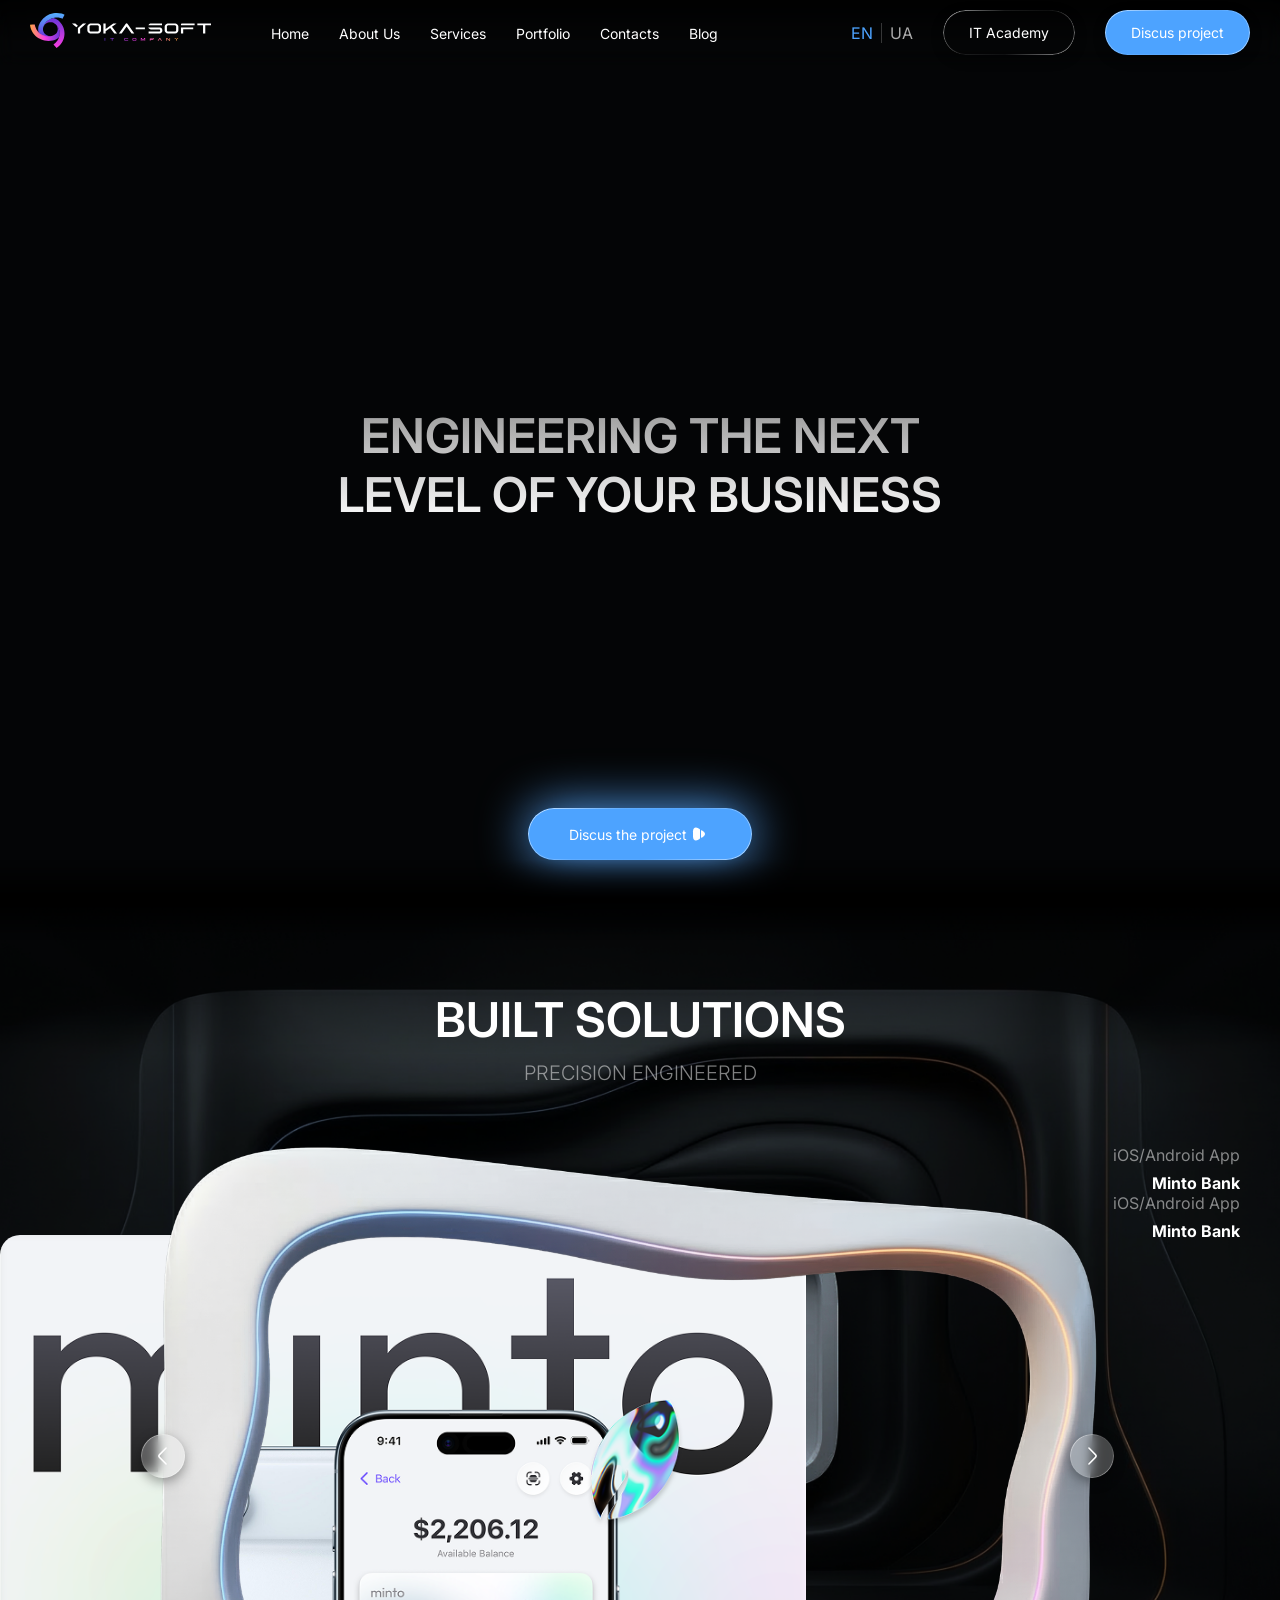
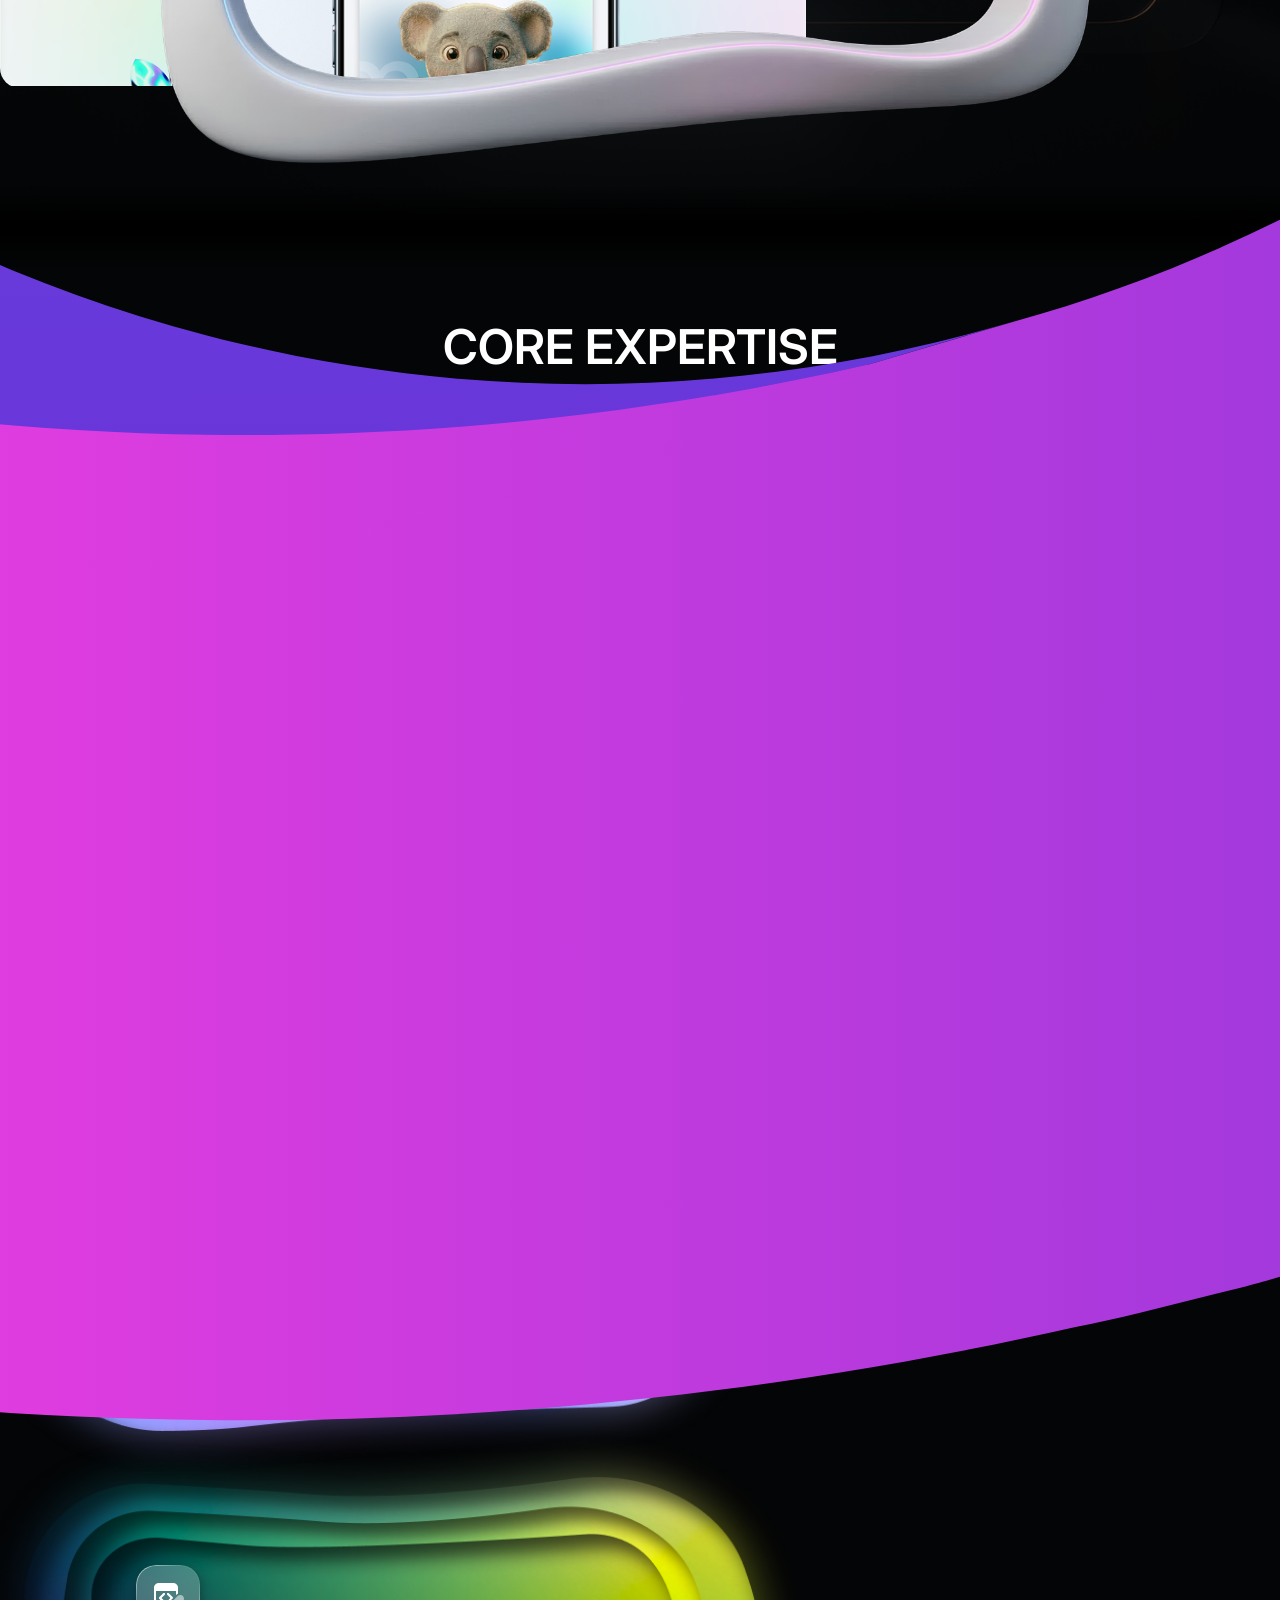
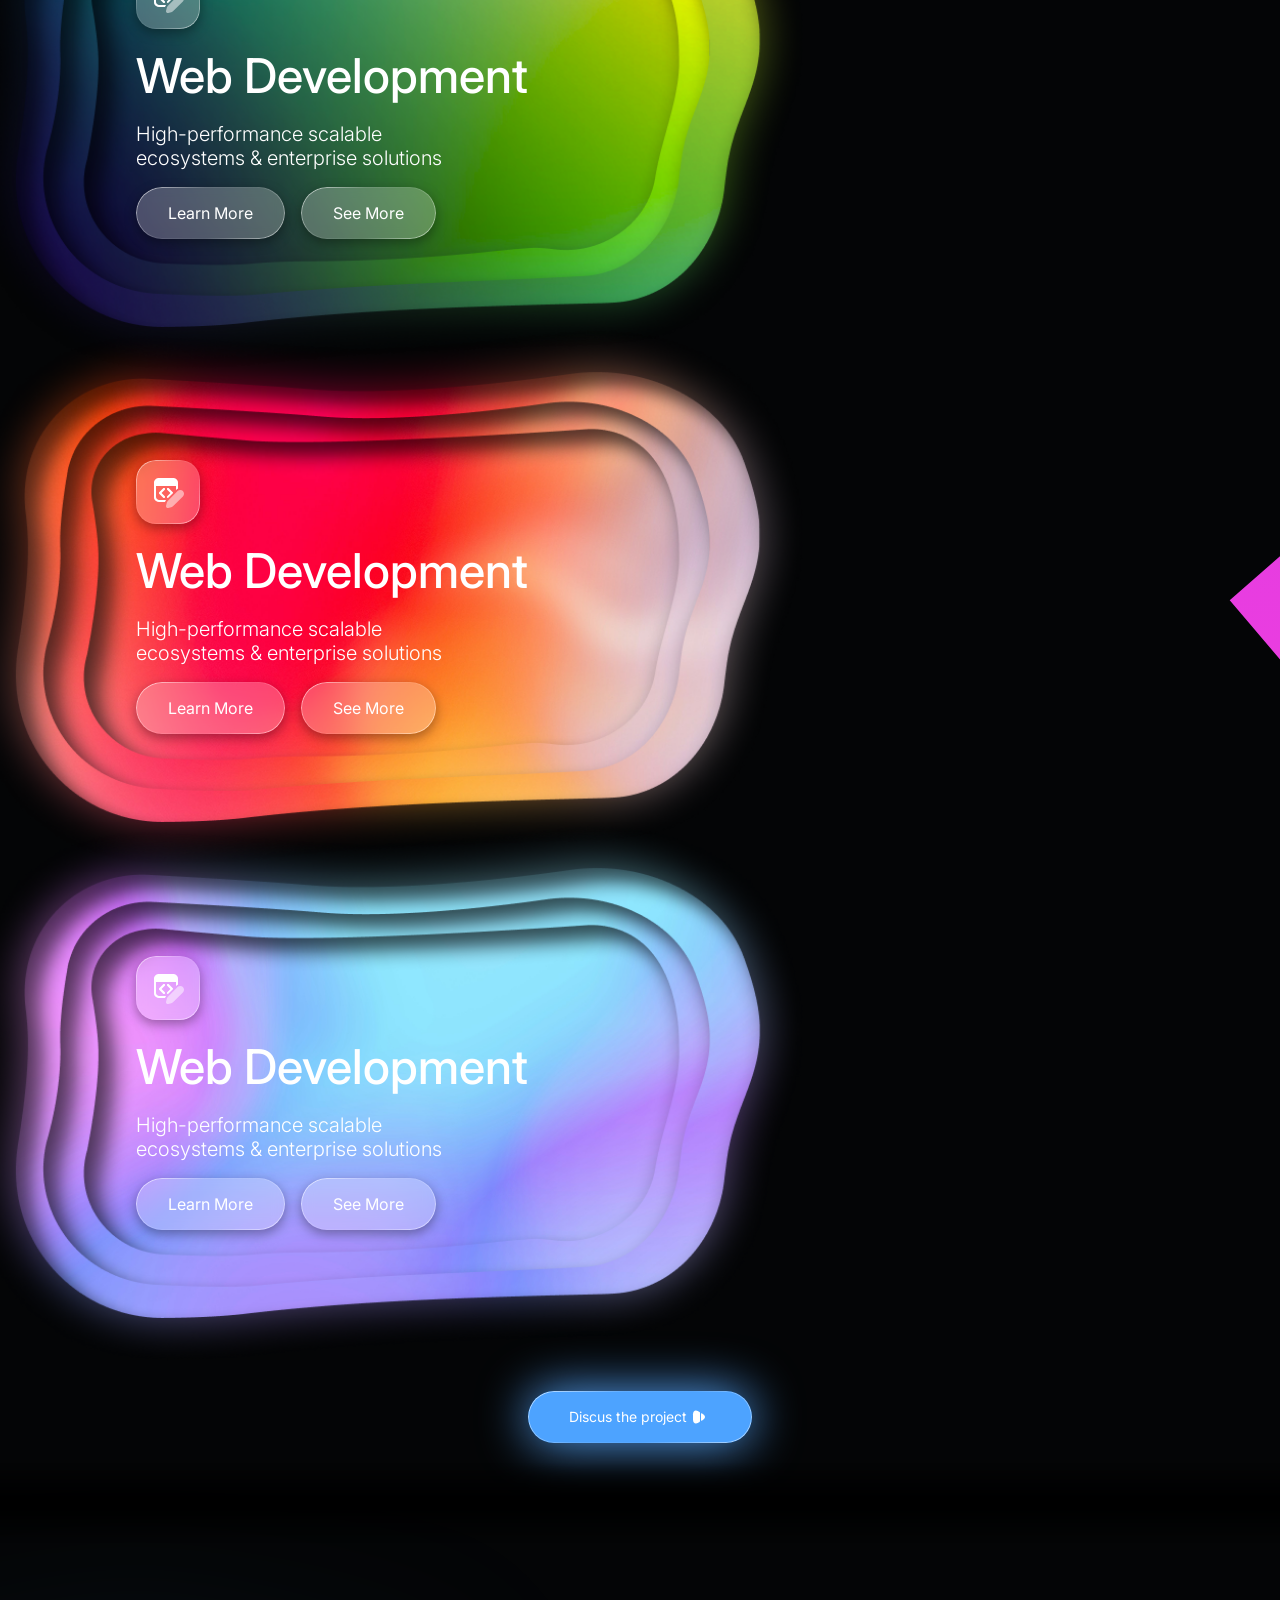
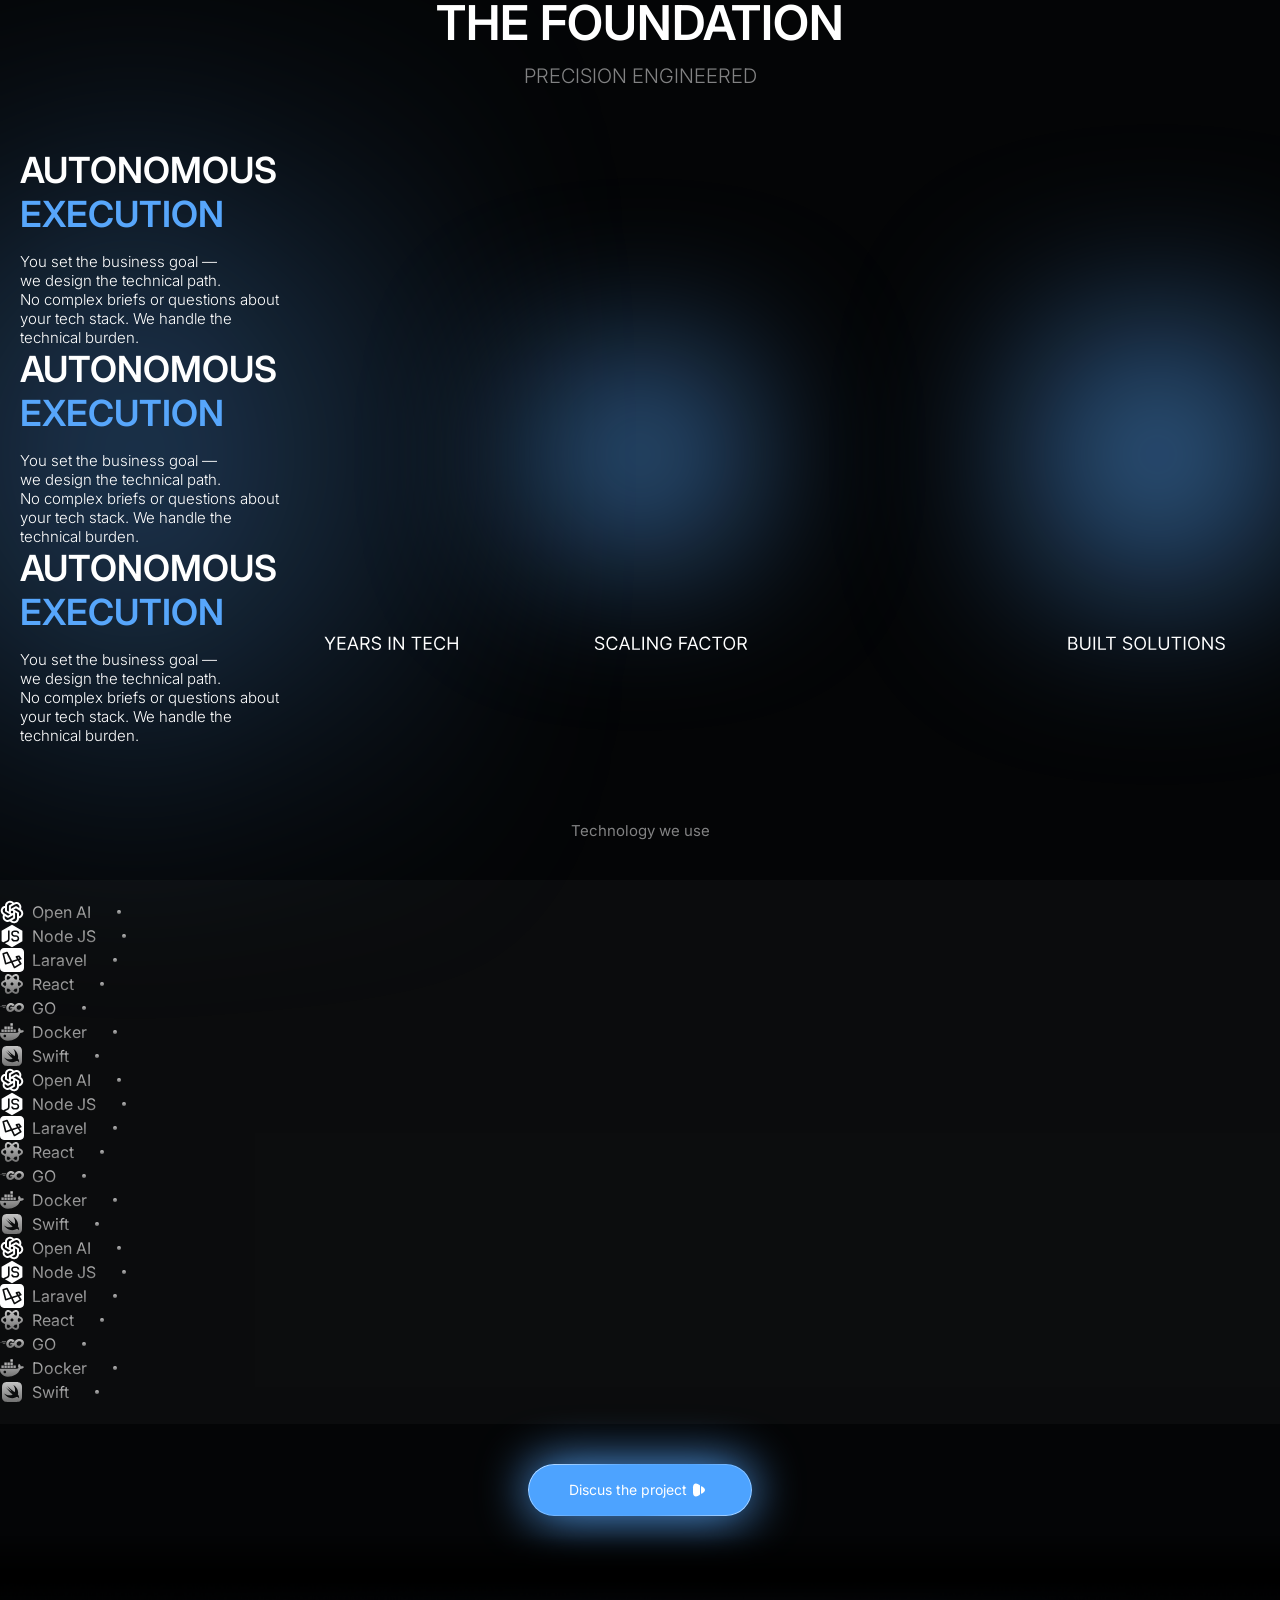
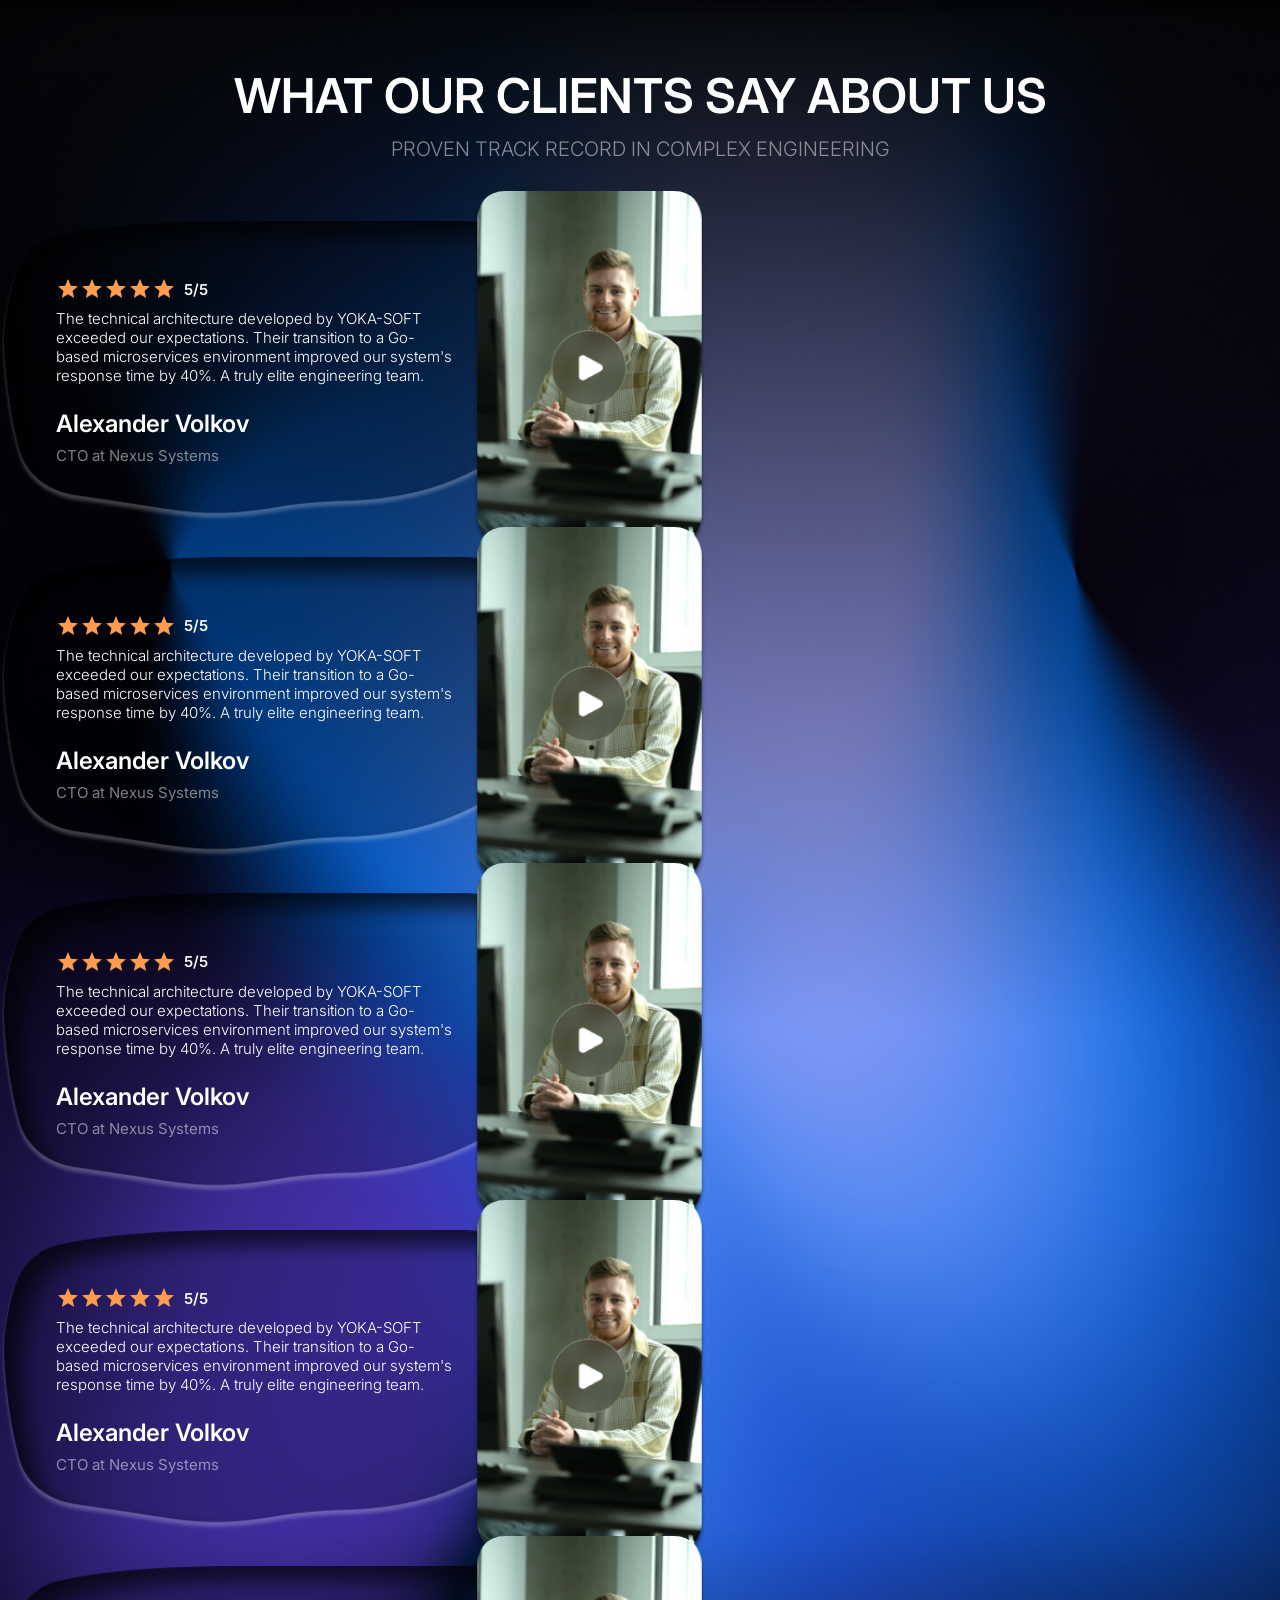
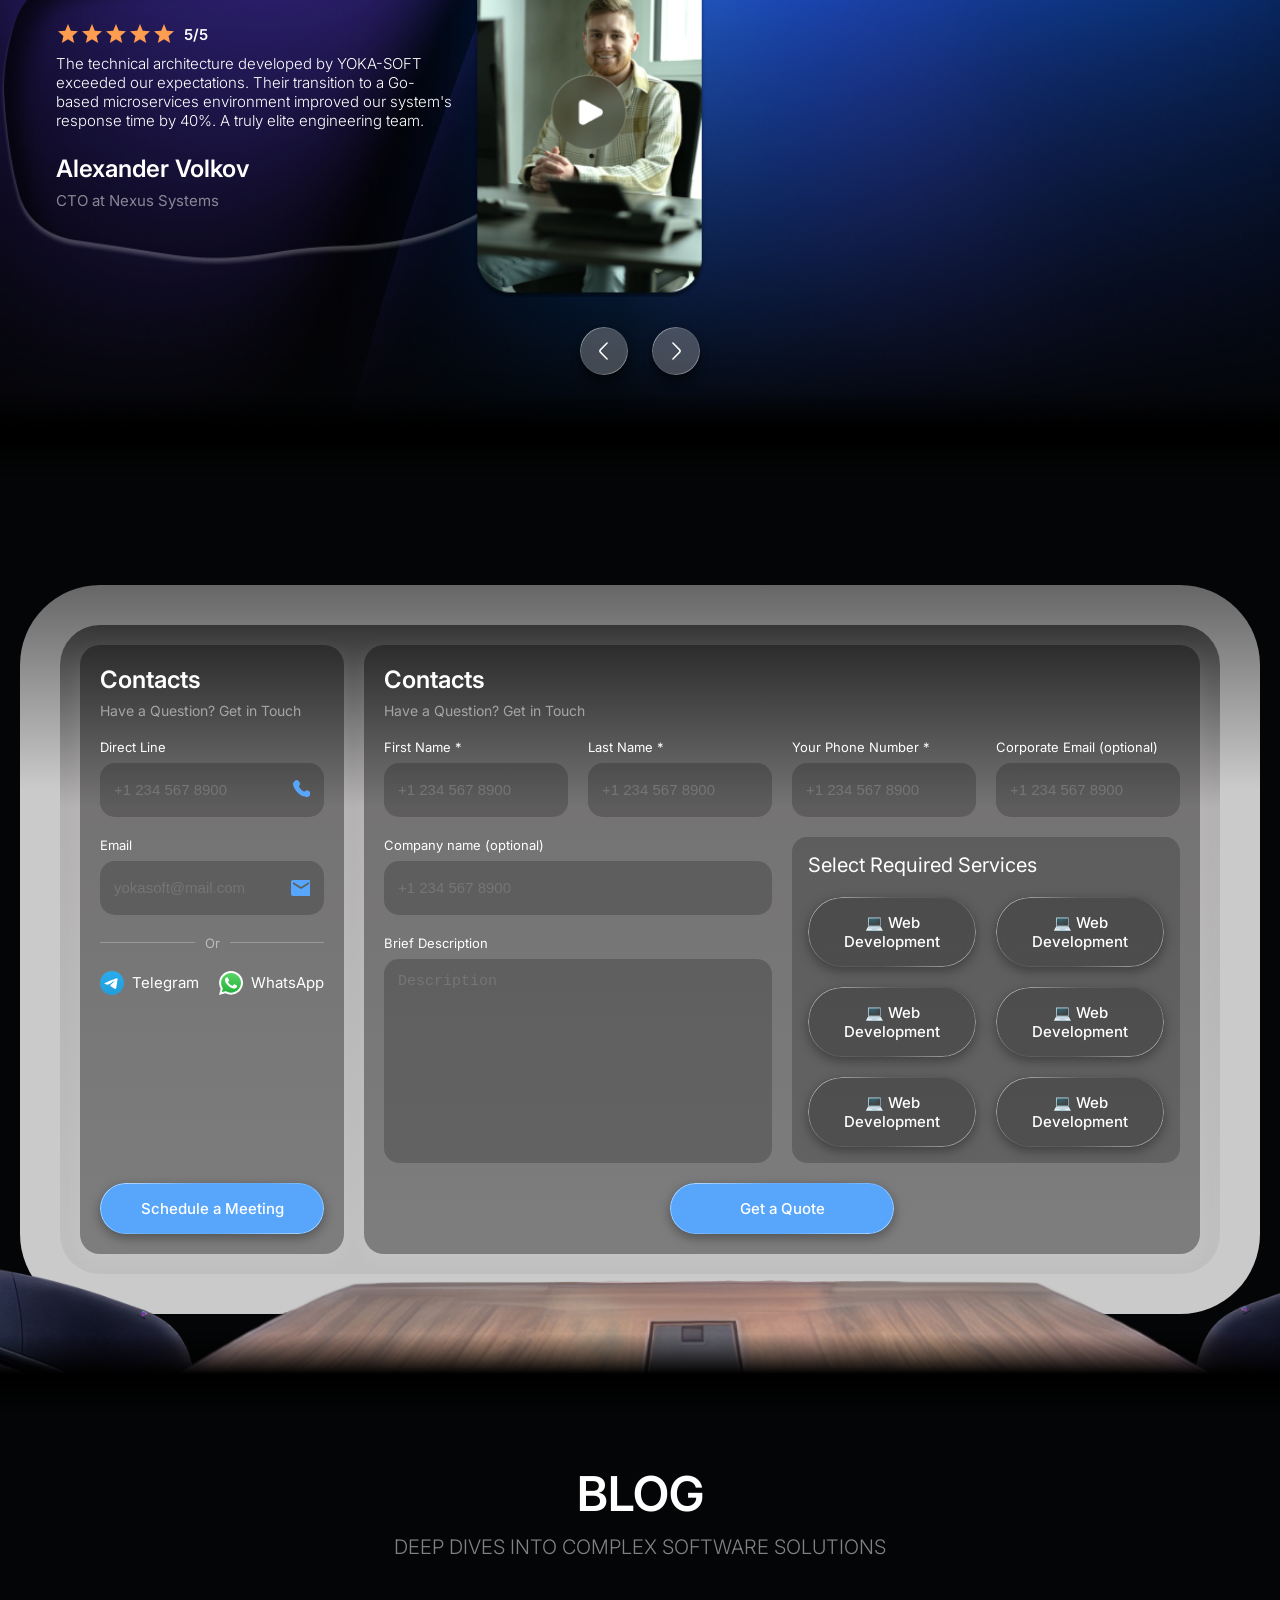
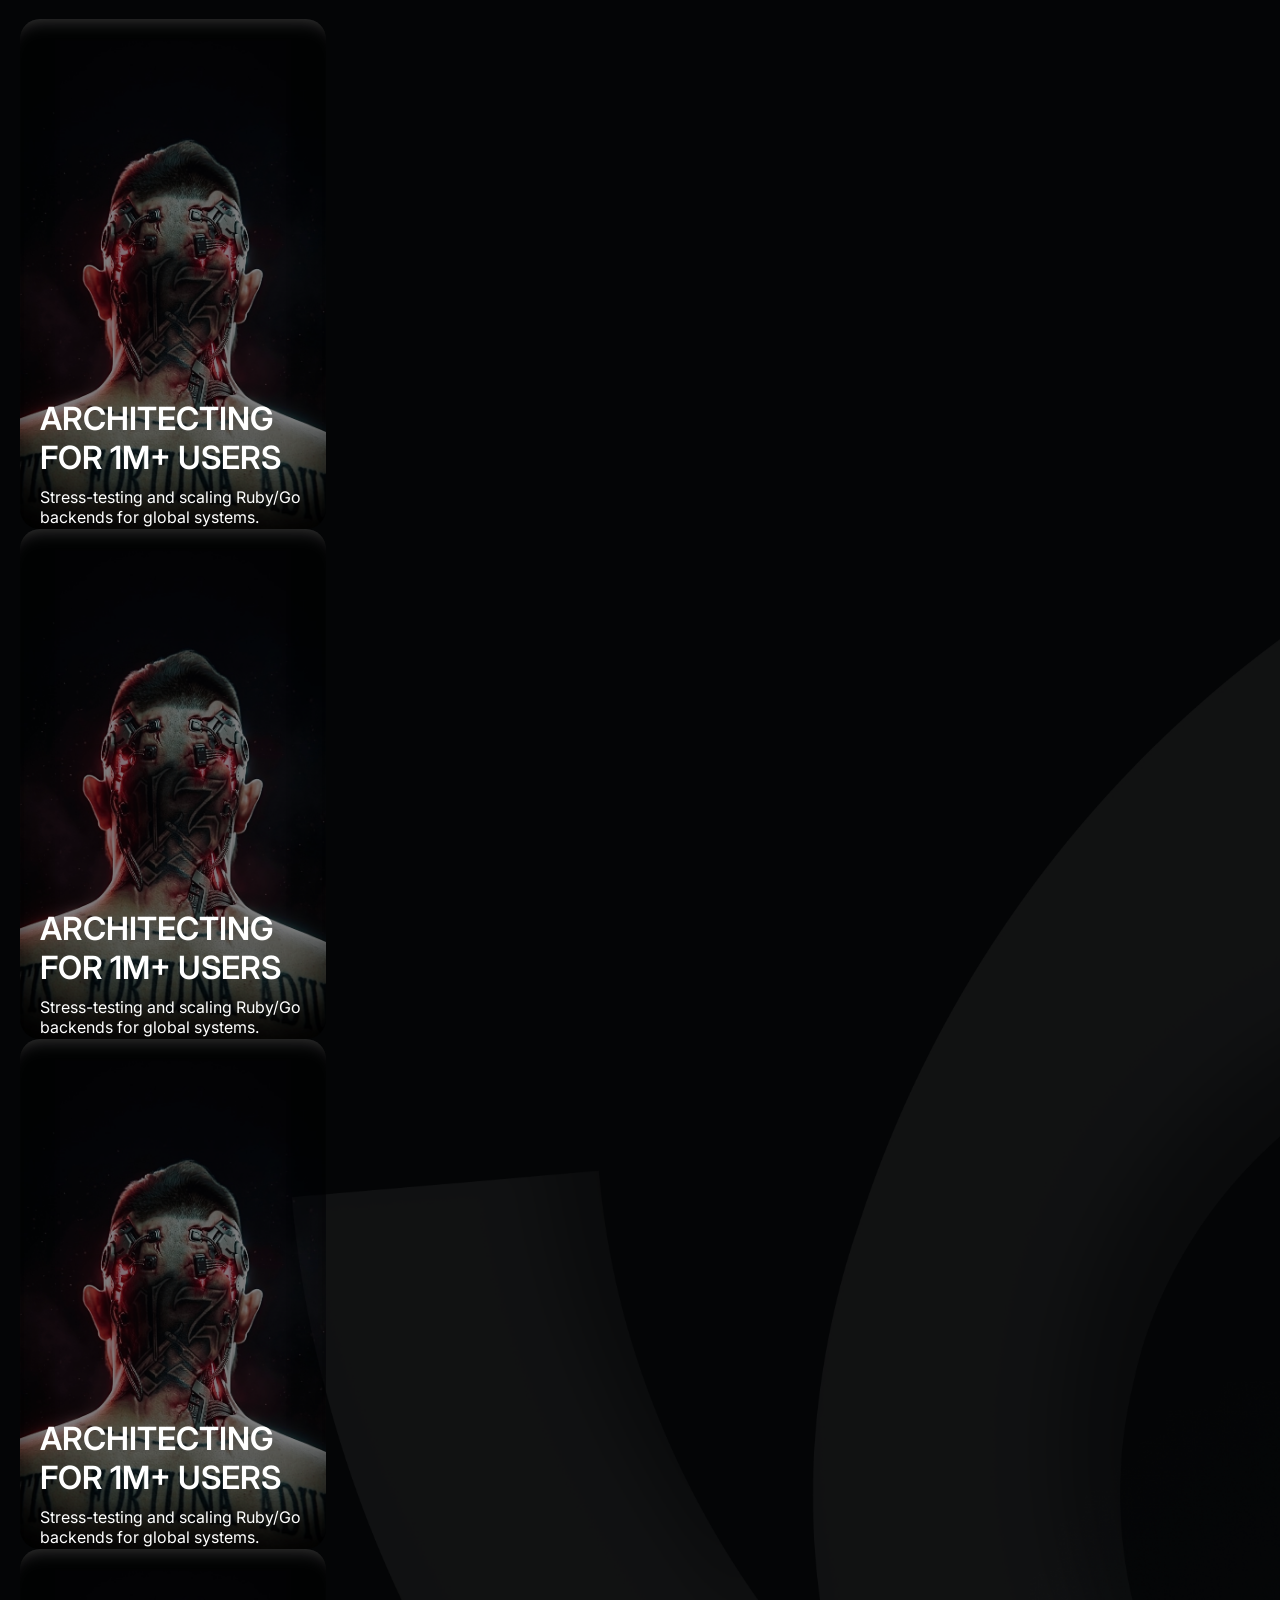
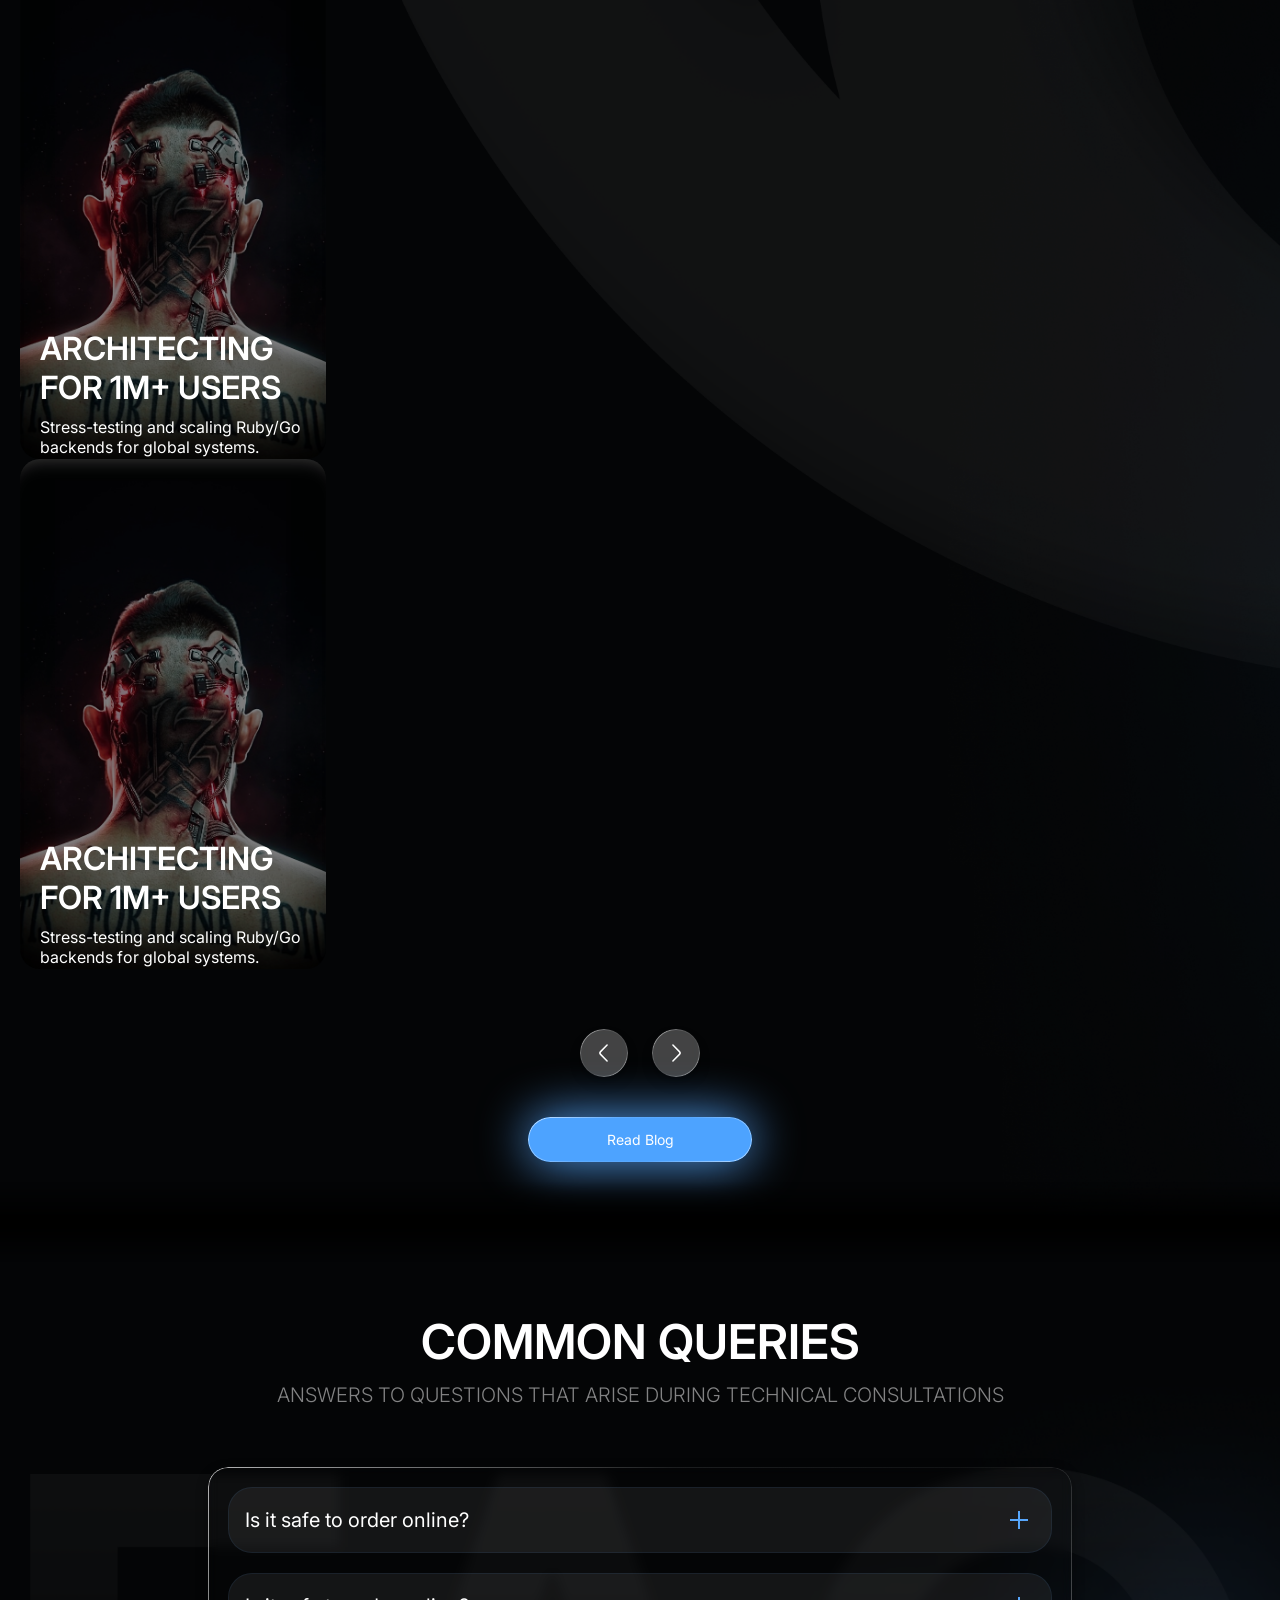
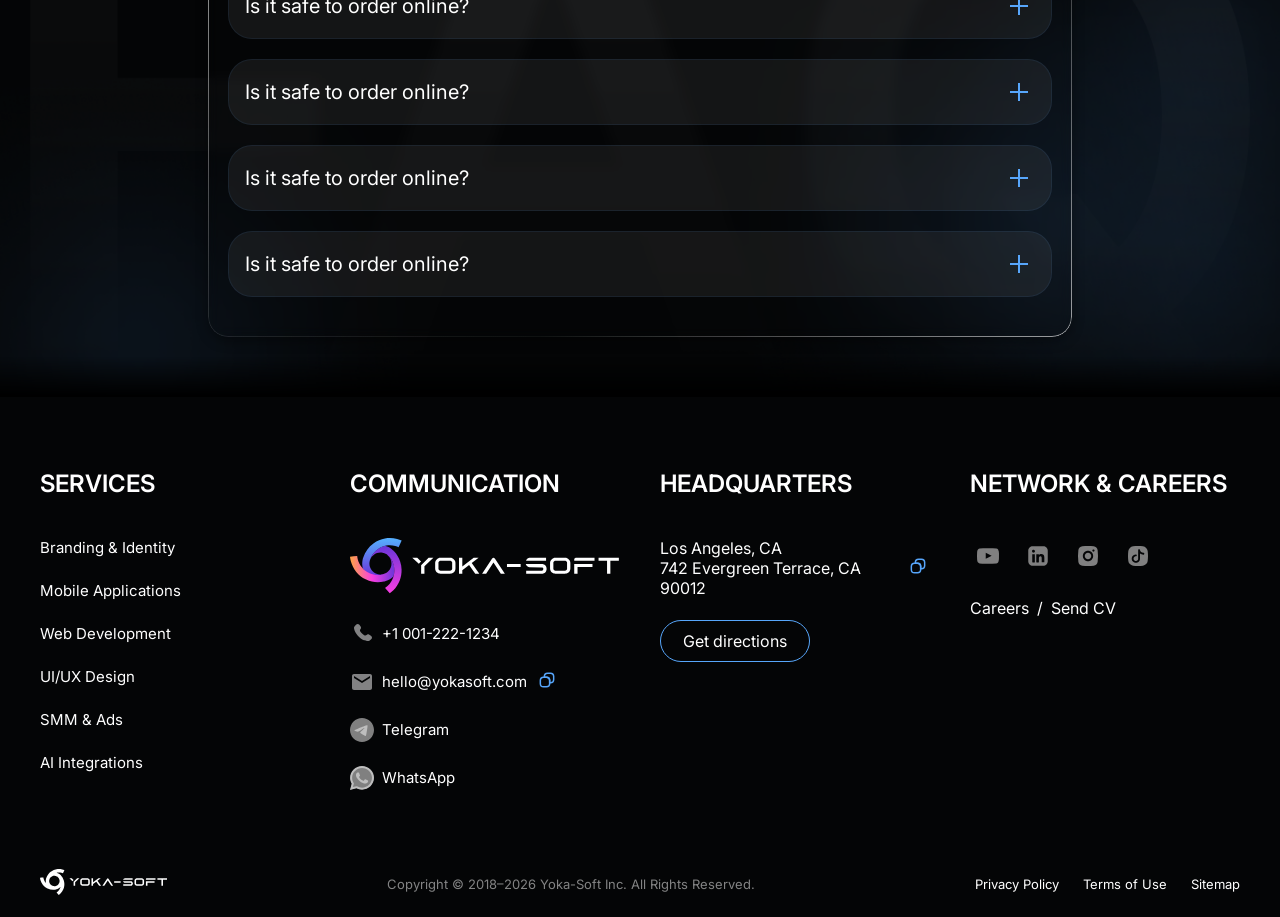
==== index.html @ 1855dfe1 "init clean project" ====
<!DOCTYPE html>
<html lang="en">
<head>
    <meta charset="UTF-8">
    <meta name="viewport" content="width=device-width, initial-scale=1.0">
    <title>Document</title>
    <link rel="stylesheet" href="./assets/styles/style.css?v1.1">
    <link rel="stylesheet" href="https://cdn.jsdelivr.net/npm/swiper@12/swiper-bundle.min.css"/>
    <script src="https://cdn.jsdelivr.net/npm/swiper@12/swiper-bundle.min.js"></script>
    <link href="https://fonts.googleapis.com/css2?family=Roboto+Flex:opsz,wdth,wght@8..144,25..151,100..1000&display=swap" rel="stylesheet">

</head>
<body>



    <header class="header">
    <div class="container">
        <div class="header__inner">


            <div class="header__part">
                <div class="header__logo">
                    <a href="#" class="footer__logo">
                        <object data="./assets/icons/logo-header.svg" type="image/svg+xml"></object>
                    </a>
                </div>

                <nav class="header__nav">
                    <ul class="menu">
                        <li><a href="#">Home</a></li>
                        <li><a href="#">About Us</a></li>
                        <li><a href="#">Services</a></li>
                        <li><a href="#">Portfolio</a></li>
                        <li><a href="#">Contacts</a></li>
                        <li><a href="#">Blog</a></li>
                    </ul>
                </nav>
            </div>


            <div class="header__right">
                <div class="lang">
                    <a href="#" class="active">EN</a>
                    <span></span>
                    <a href="#">UA</a>
                </div>

                <a href="#" class="btn btn--dark desktop">IT Academy</a>
                <a href="#" class="btn btn--blue desktop">Discus project</a>

                <div class="burger">
                    <span></span>
                </div>
            </div>

        </div>
    </div>

    <!-- MOBILE MENU -->
    <div class="mobile-menu">
        <div class="mobile-menu__inner">

            <ul class="mobile-menu__list">
                <li><a href="#">Home</a></li>
                <li><a href="#">About Us</a></li>
                <li><a href="#">Services</a></li>
                <li><a href="#">Portfolio</a></li>
                <li><a href="#">Contacts</a></li>
                <li><a href="#">Blog</a></li>
            </ul>


            <div class="lang">
                <a href="#" class="active">EN</a>
                <span>|</span>
                <a href="#">UA</a>
            </div>


            <div class="buttons">
                <a href="#" class="btn btn--dark">IT Academy</a>
                <a href="#" class="btn btn--blue">Discus project</a>
            </div>

        </div>
    </div>
</header>
<script src="./assets/scripts/header.js"></script>    <main>
        <div id="preloader">
    <div class="svg-wrapper">
        <svg viewBox="0 0 780 780" fill="none" xmlns="http://www.w3.org/2000/svg">
<path d="M552.891 454.275L549.695 431.905C540.717 384.327 517.827 340.482 483.922 305.918L482.439 304.272C481.279 302.906 479.927 301.622 478.666 300.358C477.395 299.087 477.31 299.04 478.605 300.334C503.085 324.868 516.833 358.111 516.833 392.768C516.834 427.426 503.087 460.669 478.608 485.203C462.921 500.679 443.534 511.882 422.293 517.746L409.892 521.411C358.838 533.126 305.362 527.985 257.474 506.758L253.162 504.86C220.431 489.524 191.418 467.268 168.125 439.628C144.832 411.989 127.813 379.625 118.244 344.769C114.678 331.411 112.284 317.767 111.089 303.993L68.5872 307.698L68.4991 307.61L68.4149 307.698L26 311.319C27.6449 330.112 30.9622 348.72 35.9126 366.924C48.1286 412.677 70.0189 455.277 100.105 491.848C130.192 528.419 167.775 558.109 210.316 578.914L217.558 582.363C283.164 612.924 357.06 620.839 427.65 604.865C429.548 604.518 431.359 604.09 433.169 603.655L442.135 601.416C443.894 601.038 449.097 599.369 449.097 599.369C483.035 589.125 513.908 570.634 538.957 545.548C539.52 544.985 539.989 544.362 540.545 543.792C550.11 514.961 554.295 484.618 552.891 454.275Z" fill="url(#paint0_linear_298_1794)"/>
<path d="M635.916 463.76C637.421 509.134 629.584 554.333 612.892 596.552C596.201 638.771 571.01 677.109 538.885 709.187C525.624 722.365 511.303 734.431 496.065 745.263L441.108 680.524L446.503 675.807C457.766 667.538 468.467 658.527 478.533 648.834C503.67 623.407 523.058 592.883 535.389 559.322C547.72 525.761 552.706 489.945 550.011 454.292L547.314 432.715C546.781 428.452 545.745 424.179 544.805 419.991C543.853 415.752 542.788 411.54 541.612 407.355C534.573 382.301 523.528 358.551 508.904 337.025C503.973 329.763 498.659 322.769 492.985 316.072C487.218 308.977 480.887 302.359 474.055 296.284C467.616 290.649 460.727 285.552 453.456 281.042C440.475 273.205 426.229 267.688 411.355 264.739C389.284 260.342 366.453 261.698 345.057 268.675C330.501 273.429 316.909 280.739 304.919 290.263C301.016 293.364 297.294 296.685 293.769 300.21C280.528 313.374 270.291 329.246 263.761 346.738C279.284 296.013 311.09 251.816 354.258 220.986L357.254 219.388C382.272 202.61 410.105 190.472 439.422 183.552C472.993 192.09 503.997 208.632 529.781 231.763C531.13 233.115 532.816 234.126 534.164 235.475C537.199 238.169 539.726 241.014 542.775 244.064C544.124 245.412 545.291 246.598 546.639 247.95C580.196 283.098 605.243 325.474 619.854 371.82C629.552 401.547 634.96 432.505 635.916 463.76Z" fill="url(#paint1_linear_298_1794)"/>
<path d="M637 121.582L600.586 198.792C588.12 192.987 575.139 188.359 561.813 184.968C527.352 175.734 491.299 174.087 456.14 180.141C420.982 186.195 387.555 199.805 358.168 220.033L355.47 221.718C311.996 252.214 279.769 296.172 263.762 346.805C263.108 348.409 261.626 353.163 261.626 353.163L260.011 359.207C259.749 360.521 258.705 365.012 258.705 365.012C253.747 387.08 254.647 410.061 261.315 431.674C267.983 453.287 280.187 472.781 296.717 488.219C313.246 503.658 333.526 514.506 355.543 519.685C377.56 524.865 400.549 524.196 422.228 517.746L409.753 521.455C358.505 533.252 307.833 538.034 259.282 516.792L248.896 512.398C220.237 499.249 199.365 473.241 178.123 450.985C177.771 450.615 177.671 449.324 177.537 448.818C177.311 447.964 177.09 447.109 176.875 446.253C176.461 444.608 176.067 442.958 175.693 441.304C174.947 438.003 174.28 434.686 173.691 431.353C172.52 424.711 171.664 418.024 171.124 411.292C170.054 397.852 170.228 384.341 171.645 370.933C173.059 357.598 175.58 344.404 179.184 331.488C180.278 327.558 181.498 323.673 182.844 319.833C204.107 253.136 246.319 195.078 303.21 154.286L306.582 151.926C346.28 123.771 391.706 104.73 439.615 96.1627C487.523 87.5951 536.733 89.7124 583.728 102.363C601.997 107.252 619.818 113.682 637 121.582Z" fill="url(#paint2_linear_298_1794)"/>
<mask id="mask0_298_1794" style="mask-type:luminance" maskUnits="userSpaceOnUse" x="170" y="91" width="467" height="449">
<path d="M637 121.582L600.586 198.791C588.12 192.987 575.139 188.359 561.813 184.968C527.352 175.734 491.299 174.087 456.14 180.141C420.982 186.195 387.555 199.805 358.168 220.033L355.47 221.718C311.996 252.214 279.769 296.172 263.762 346.805C263.108 348.409 261.626 353.163 261.626 353.163L260.011 359.207C259.749 360.521 258.705 365.012 258.705 365.012C253.747 387.08 254.647 410.061 261.315 431.674C267.983 453.287 280.187 472.781 296.717 488.219C313.246 503.658 333.526 514.506 355.543 519.685C377.56 524.865 400.549 524.196 422.228 517.746L409.753 521.455C386.665 532.394 361.556 538.418 336.017 539.144C310.479 539.871 285.068 535.284 261.395 525.675L243.019 516.487C214.361 503.338 199.365 473.241 178.123 450.985C177.771 450.615 177.671 449.324 177.537 448.818C177.311 447.964 177.09 447.109 176.875 446.253C176.461 444.608 176.067 442.958 175.693 441.304C174.947 438.003 174.28 434.686 173.691 431.353C172.52 424.711 171.664 418.024 171.124 411.292C170.054 397.852 170.228 384.341 171.645 370.933C173.059 357.598 175.58 344.404 179.184 331.488C180.278 327.558 181.498 323.673 182.844 319.833C204.107 253.136 246.319 195.078 303.21 154.286L306.582 151.926C346.28 123.771 391.706 104.73 439.615 96.1627C487.523 87.5951 536.733 89.7124 583.728 102.363C601.997 107.252 619.818 113.682 637 121.582Z" fill="white"/>
</mask>
<g mask="url(#mask0_298_1794)">
<path d="M552.89 454.276L549.694 431.905C540.716 384.327 517.826 340.482 483.921 305.918L482.438 304.273C481.278 302.907 479.926 301.623 478.665 300.358C477.394 299.087 477.309 299.04 478.604 300.335C503.083 324.869 516.831 358.111 516.832 392.769C516.833 427.426 503.086 460.669 478.607 485.204C462.92 500.68 443.533 511.883 422.292 517.747L409.891 521.411C358.837 533.126 305.361 527.985 257.473 506.759L253.161 504.86C220.43 489.524 191.417 467.268 168.124 439.629C144.83 411.99 127.812 379.625 118.243 344.769C114.677 331.411 112.283 317.767 111.088 303.993L68.586 307.698L68.498 307.611L68.4137 307.698L25.9989 311.32C27.6437 330.112 30.9611 348.721 35.9114 366.924C48.1275 412.678 70.0177 455.278 100.104 491.849C130.191 528.419 167.773 558.109 210.315 578.914L217.557 582.364C283.163 612.925 357.059 620.84 427.649 604.866C429.547 604.518 431.358 604.09 433.168 603.655L442.133 601.417C443.893 601.039 449.096 599.37 449.096 599.37C483.034 589.125 513.907 570.634 538.956 545.549C539.519 544.986 539.988 544.362 540.544 543.792C550.109 514.962 554.294 484.619 552.89 454.276Z" fill="url(#paint3_linear_298_1794)"/>
</g>
<defs>
<linearGradient id="paint0_linear_298_1794" x1="553.435" y1="456.153" x2="26" y2="456.153" gradientUnits="userSpaceOnUse">
<stop stop-color="#6935D9"/>
<stop offset="0.5" stop-color="#F83EE1"/>
<stop offset="0.80433" stop-color="#FC7E7F"/>
<stop offset="1" stop-color="#FFA444"/>
</linearGradient>
<linearGradient id="paint1_linear_298_1794" x1="449.924" y1="745.263" x2="449.924" y2="183.552" gradientUnits="userSpaceOnUse">
<stop stop-color="#F83EE1"/>
<stop offset="0.42768" stop-color="#BD3ADE"/>
<stop offset="1" stop-color="#6935D9"/>
</linearGradient>
<linearGradient id="paint2_linear_298_1794" x1="403.716" y1="531.513" x2="403.716" y2="90.9979" gradientUnits="userSpaceOnUse">
<stop stop-color="#6935D9"/>
<stop offset="0.51034" stop-color="#5E76ED"/>
<stop offset="1" stop-color="#55B1FF"/>
</linearGradient>
<linearGradient id="paint3_linear_298_1794" x1="553.434" y1="456.153" x2="25.9989" y2="456.153" gradientUnits="userSpaceOnUse">
<stop stop-color="#6935D9"/>
<stop offset="0.5" stop-color="#F83EE1"/>
<stop offset="0.80433" stop-color="#FC7E7F"/>
<stop offset="1" stop-color="#FFA444"/>
</linearGradient>
</defs>
</svg>        <span id="pre-pct">0%</span>
     </div>
</div>
<script src="./assets/scripts/preloader.js"></script>        <section id="hero" class="section-container">

    <div class="container container-full">
        <div class="void"></div>
        <div class="hero-wrapper">
            <h1>ENGINEERING THE NEXT LEVEL OF YOUR BUSINESS</h1>
        </div>


        <div class="place-for-btn">
            <a href="#" class="btn btn--blue btn-hover">
                Discus the project 
                <svg width="24" height="24">
                    <use href="#play"></use>
                </svg>
            </a>
        </div>
    </div>
</section>        <section id="built-solution" class="section-container bg-image-container">


    <img class="bg-image" src="./assets/images/bg-tablet.png" alt="">
    
    <div class="container container-p0">



        <div class="title-block">
            <h2>Built Solutions</h2>
            <p>PRECISION ENGINEERED</p>
        </div>

        <div class="content">

            <div class="slider-built-solution">

                <div class="text-infortion-slider">
                    <div class="swiper bs-text-swiper">
                        <div class="swiper-wrapper">

                            <div class="swiper-slide text-slide">
                                <div class="text-block">
                                    <span>iOS/Android App</span>
                                    <h4>Minto Bank</h4>
                                </div>
                            </div> 

                            <div class="swiper-slide text-slide">
                                <div class="text-block">
                                    <span>iOS/Android App</span>
                                    <h4>Minto Bank</h4>
                                </div>
                            </div> 
                        </div>  
                    </div>      
                </div>


                <div class="tablet-wrapper">

                    <!-- SWIPER -->
                    <div class="swiper bs-swiper">
                        <div class="swiper-wrapper">

                            <div class="swiper-slide">
                                <img src="./assets/images/slide1.png" alt="">
                            </div>

                            <div class="swiper-slide">
                                <img src="./assets/images/slide1.png" alt="">
                            </div>

                        </div>

                    </div>

                    <!-- рамка сверху -->
                    <img class="tablet-image" src="./assets/images/tablet.png" alt="">
                                            <!-- стрелки ВНУТРИ -->
                    <div class="bs-swiper-button-prev round-btn round-btn cp glass-effect">
                        <svg width="24" height="24">
                            <use href="#arrow-right"></use>
                        </svg>
                    </div>
                    <div class="bs-swiper-button-next round-btn round-btn cp glass-effect next-button">
                        <svg width="24" height="24">
                            <use href="#arrow-right"></use>
                        </svg>
                    </div>
                </div>



                <div class="text-slider-mobile">
                    <div class="swiper bs-text-swiper-mobile">
                        <div class="swiper-wrapper">

                            <div class="swiper-slide text-slide">
                                <div class="text-block">
                                    <span>iOS/Android App</span>
                                    <h4>Minto Bank</h4>
                                </div>
                            </div> 

                            <div class="swiper-slide text-slide">
                                <div class="text-block">
                                    <span>iOS/Android App</span>
                                    <h4>Minto Bank</h4>
                                </div>
                            </div> 
                        </div>  

                        <div class="bs-swiper-button-prev round-btn cp glass-effect">
                            <svg width="24" height="24">
                                <use href="#arrow-right"></use>
                            </svg>
                        </div>
                        <div class="bs-swiper-button-next round-btn cp glass-effect next-button">
                            <svg width="24" height="24">
                                <use href="#arrow-right"></use>
                            </svg>
                        </div>
                    </div> 
                </div>

                <div class="swiper-pagination bs-pagination"></div>

            </div>

        </div>
    </div>

</section>

<script src="./assets/scripts/bs-sliders.js"></script>        <section id="core-expertise" class="section-container">

    <div class="container container-full bg-image-container container-p0">

        <div class="title-block">
            <h2>CORE EXPERTISE</h2>
            <p>PRECISION ENGINEERED</p>
        </div>

        <div class="content">

            <div class="place-for-slider">
                
                <div class="swiper ce-swiper">
                    <div class="swiper-wrapper">


                                                <div class="swiper-slide">
                        <div class="card-service">

                            <div class="layer-bg">
                                <img class="desktop" src="./assets/images/bg-1.png" alt="">
                                <img class="mobile" src="./assets/images/bgm-1.png" alt="">
                            </div>

                            <div class="card-content">
                                <div class="card-icon">
                                    <svg width="32" height="32">
                                        <use href="#calendar"></use>
                                    </svg>
                                </div>

                                <h3>Web Development</h3>
                                <p>High-performance scalable ecosystems & enterprise solutions</p>

                                <div class="tags">
                                    <span class="tag">Learn More</span>
                                    <span class="tag">See More</span>
                                </div>
                            </div>

                        </div>
                    </div>
                                                <div class="swiper-slide">
                        <div class="card-service">

                            <div class="layer-bg">
                                <img class="desktop" src="./assets/images/bg-2.png" alt="">
                                <img class="mobile" src="./assets/images/bgm-2.png" alt="">
                            </div>

                            <div class="card-content">
                                <div class="card-icon">
                                    <svg width="32" height="32">
                                        <use href="#calendar"></use>
                                    </svg>
                                </div>

                                <h3>Web Development</h3>
                                <p>High-performance scalable ecosystems & enterprise solutions</p>

                                <div class="tags">
                                    <span class="tag">Learn More</span>
                                    <span class="tag">See More</span>
                                </div>
                            </div>

                        </div>
                    </div>
                                                <div class="swiper-slide">
                        <div class="card-service">

                            <div class="layer-bg">
                                <img class="desktop" src="./assets/images/bg-3.png" alt="">
                                <img class="mobile" src="./assets/images/bgm-3.png" alt="">
                            </div>

                            <div class="card-content">
                                <div class="card-icon">
                                    <svg width="32" height="32">
                                        <use href="#calendar"></use>
                                    </svg>
                                </div>

                                <h3>Web Development</h3>
                                <p>High-performance scalable ecosystems & enterprise solutions</p>

                                <div class="tags">
                                    <span class="tag">Learn More</span>
                                    <span class="tag">See More</span>
                                </div>
                            </div>

                        </div>
                    </div>
                                                <div class="swiper-slide">
                        <div class="card-service">

                            <div class="layer-bg">
                                <img class="desktop" src="./assets/images/bg-1.png" alt="">
                                <img class="mobile" src="./assets/images/bgm-1.png" alt="">
                            </div>

                            <div class="card-content">
                                <div class="card-icon">
                                    <svg width="32" height="32">
                                        <use href="#calendar"></use>
                                    </svg>
                                </div>

                                <h3>Web Development</h3>
                                <p>High-performance scalable ecosystems & enterprise solutions</p>

                                <div class="tags">
                                    <span class="tag">Learn More</span>
                                    <span class="tag">See More</span>
                                </div>
                            </div>

                        </div>
                    </div>
                                                <div class="swiper-slide">
                        <div class="card-service">

                            <div class="layer-bg">
                                <img class="desktop" src="./assets/images/bg-2.png" alt="">
                                <img class="mobile" src="./assets/images/bgm-2.png" alt="">
                            </div>

                            <div class="card-content">
                                <div class="card-icon">
                                    <svg width="32" height="32">
                                        <use href="#calendar"></use>
                                    </svg>
                                </div>

                                <h3>Web Development</h3>
                                <p>High-performance scalable ecosystems & enterprise solutions</p>

                                <div class="tags">
                                    <span class="tag">Learn More</span>
                                    <span class="tag">See More</span>
                                </div>
                            </div>

                        </div>
                    </div>
                        

                    </div>
                </div>

                <div class="place-for-pagination">
                    <div class="swiper-pagination ce-pagination"></div>
                </div>

            </div>

            <div class="place-for-btn">
                <a href="#" class="btn btn--blue btn-hover">
                    Discus the project 
                    <svg width="24" height="24">
                        <use href="#play"></use>
                    </svg>
                </a>
            </div>
        </div>
    </div>
</section>
<script src="./assets/scripts/ce-sliders.js"></script>        <section id="the-foundetion" class="section-container">

    <div class="container bg-image-container">

        <div class="title-block">
            <h2>THE FOUNDATION</h2>
            <p>PRECISION ENGINEERED</p>
        </div>

        <div class="content">

            <div class="tf-content">

                <div class="info-parts">
                    <div class="light light-1"></div>
                    <div class="light light-2"></div>
                    <div class="light light-3"></div>
                    <div class="text-part">

                        <div class="swiper swiper-text-slider">
                            <div class="swiper-wrapper">
                                <div class="swiper-slide">
                                <div class="text-part">
                                    <h3>AUTONOMOUS <span>EXECUTION</span></h3>
                                    <p>You set the business goal — we design the technical path.<br>
                                    No complex briefs or questions about your tech stack. We handle the technical burden.</p>
                                </div>
                                </div>
                                <div class="swiper-slide">
                                <div class="text-part">
                                    <h3>AUTONOMOUS <span>EXECUTION</span></h3>
                                    <p>You set the business goal — we design the technical path.<br>
                                    No complex briefs or questions about your tech stack. We handle the technical burden.</p>
                                </div>
                                </div>
                                <div class="swiper-slide">
                                <div class="text-part">
                                    <h3>AUTONOMOUS <span>EXECUTION</span></h3>
                                    <p>You set the business goal — we design the technical path.<br>
                                    No complex briefs or questions about your tech stack. We handle the technical burden.</p>
                                </div>
                                </div>
                            </div>  
                        </div> 
                        <div class="swiper-pagination text-pagination "></div>
                    </div> 
                    




<div class="wrapper text-video">

<video id="tf-video" autoplay muted loop playsinline
  style="position:fixed; opacity:0; width:1px; height:1px; top:-9999px; pointer-events:none;">
  <source src="./assets/images/tf-bg.mp4">
</video>

  <canvas class="desktop" id="canvas-desktop" width="829" height="349"></canvas>

  <svg class="desktop" viewBox="0 0 829 349" xmlns="http://www.w3.org/2000/svg">
    <defs>
      <!-- id оставляем, JS будет читать paths отсюда -->
      <clipPath id="video-mask-desktop">
<g fill="white">

              <path d="M266.042 310C259.548 310 254.294 306.522 250.278 299.567C246.348 292.364 243.486 282.304 241.691 269.387C239.897 256.222 239 240.946 239 223.558V213.125H256.558C256.558 213.87 256.558 215.112 256.558 216.851C256.558 218.59 256.558 220.329 256.558 222.067C256.643 231.506 256.942 239.579 257.455 246.286C257.968 252.993 258.908 258.085 260.275 261.562C261.727 265.04 263.692 266.779 266.17 266.779C268.819 266.779 270.784 264.916 272.065 261.19C273.432 257.464 274.329 251.999 274.757 244.796C275.269 237.592 275.526 229.022 275.526 219.087C275.526 203.686 274.671 191.639 272.962 182.945C271.339 174.002 268.135 169.159 263.35 168.413C263.18 168.413 262.752 168.413 262.069 168.413C261.471 168.413 260.915 168.413 260.403 168.413V127.055C260.83 127.055 261.257 127.055 261.684 127.055C262.197 127.055 262.667 127.055 263.094 127.055C267.793 126.807 271.04 123.205 272.834 116.25C274.629 109.046 275.526 97.6202 275.526 81.9712C275.526 69.3029 274.842 59.367 273.475 52.1635C272.193 44.9599 269.673 41.3582 265.914 41.3582C262.24 41.3582 259.762 45.3325 258.48 53.2812C257.284 61.23 256.643 71.5385 256.558 84.2067C256.558 85.9455 256.558 87.8085 256.558 89.7957C256.558 91.5345 256.558 93.3974 256.558 95.3846H239V80.8534C239 63.7139 240.025 49.1827 242.076 37.2596C244.212 25.0881 247.288 15.8974 251.303 9.68751C255.319 3.22917 260.189 0 265.914 0C271.809 0 276.765 3.10497 280.78 9.31492C284.796 15.5248 287.829 24.5913 289.88 36.5144C292.016 48.1891 293.084 62.5962 293.084 79.7356C293.084 97.6202 291.802 112.276 289.239 123.702C286.676 135.128 283.386 142.58 279.37 146.058C282.105 148.542 284.497 152.889 286.547 159.099C288.598 165.06 290.179 173.009 291.289 182.945C292.486 192.632 293.084 204.431 293.084 218.341C293.084 236.474 292.186 252.496 290.392 266.406C288.683 280.068 285.821 290.749 281.806 298.45C277.875 306.15 272.621 310 266.042 310Z" fill="white"></path>
              <path d="M331.8 310C325.734 310 320.693 306.274 316.677 298.822C312.747 291.37 309.756 281.062 307.706 267.897C305.741 254.732 304.758 239.579 304.758 222.44V88.6779C304.758 71.0417 305.698 55.641 307.578 42.476C309.543 29.0625 312.491 18.6298 316.421 11.1779C320.436 3.72597 325.563 0 331.8 0C338.037 0 343.121 3.72597 347.051 11.1779C351.067 18.6298 354.014 29.0625 355.894 42.476C357.859 55.641 358.842 71.0417 358.842 88.6779V222.44C358.842 239.579 357.816 254.732 355.766 267.897C353.801 281.062 350.81 291.37 346.795 298.822C342.865 306.274 337.866 310 331.8 310ZM331.8 265.661C334.449 265.661 336.414 263.301 337.695 258.582C338.977 253.862 339.831 248.149 340.259 241.442C340.686 234.736 340.899 228.153 340.899 221.695V89.4231C340.899 82.4679 340.686 75.637 340.259 68.9303C339.917 61.9752 339.105 56.1378 337.824 51.4183C336.542 46.6987 334.534 44.3389 331.8 44.3389C329.066 44.3389 327.058 46.6987 325.776 51.4183C324.495 56.1378 323.64 61.9752 323.213 68.9303C322.871 75.637 322.701 82.4679 322.701 89.4231V221.695C322.701 228.153 322.914 234.736 323.341 241.442C323.854 248.149 324.751 253.862 326.033 258.582C327.314 263.301 329.237 265.661 331.8 265.661Z" fill="white"></path>
              <path d="M400.261 310C394.194 310 389.153 306.274 385.138 298.822C381.207 291.37 378.217 281.062 376.166 267.897C374.201 254.732 373.219 239.579 373.219 222.44V88.6779C373.219 71.0417 374.159 55.641 376.038 42.476C378.003 29.0625 380.951 18.6298 384.881 11.1779C388.897 3.72597 394.023 0 400.261 0C406.498 0 411.581 3.72597 415.512 11.1779C419.527 18.6298 422.475 29.0625 424.355 42.476C426.32 55.641 427.302 71.0417 427.302 88.6779V222.44C427.302 239.579 426.277 254.732 424.227 267.897C422.261 281.062 419.271 291.37 415.255 298.822C411.325 306.274 406.327 310 400.261 310ZM400.261 265.661C402.909 265.661 404.874 263.301 406.156 258.582C407.438 253.862 408.292 248.149 408.719 241.442C409.146 234.736 409.36 228.153 409.36 221.695V89.4231C409.36 82.4679 409.146 75.637 408.719 68.9303C408.377 61.9752 407.566 56.1378 406.284 51.4183C405.003 46.6987 402.995 44.3389 400.261 44.3389C397.526 44.3389 395.519 46.6987 394.237 51.4183C392.955 56.1378 392.101 61.9752 391.674 68.9303C391.332 75.637 391.161 82.4679 391.161 89.4231V221.695C391.161 228.153 391.375 234.736 391.802 241.442C392.315 248.149 393.212 253.862 394.493 258.582C395.775 263.301 397.697 265.661 400.261 265.661Z" fill="white"></path>
              <path d="M474.36 305.529L504.734 3.72596H516.397L486.151 305.529H474.36ZM461.929 169.531C453.983 169.531 448.301 163.073 444.883 150.156C441.466 137.24 439.757 118.734 439.757 94.6394V76.0096C439.757 51.4183 441.423 33.0369 444.755 20.8654C448.087 8.69392 453.812 2.60818 461.929 2.60818C470.045 2.60818 475.77 8.56972 479.102 20.4928C482.52 32.1675 484.229 50.3005 484.229 74.8918V95.3846C484.229 119.479 482.52 137.861 479.102 150.529C475.685 163.197 469.96 169.531 461.929 169.531ZM461.929 135.252C464.15 135.252 465.773 133.514 466.799 130.036C467.824 126.559 468.508 121.715 468.849 115.505C469.191 109.046 469.362 101.843 469.362 93.8942V76.3822C469.362 63.9623 468.977 54.399 468.208 47.6923C467.44 40.7372 465.346 37.2596 461.929 37.2596C458.596 37.2596 456.546 40.7372 455.777 47.6923C455.008 54.399 454.624 63.9623 454.624 76.3822V94.2668C454.624 102.216 454.794 109.295 455.136 115.505C455.478 121.715 456.161 126.559 457.187 130.036C458.212 133.514 459.793 135.252 461.929 135.252ZM528.7 306.647C520.754 306.647 515.072 300.188 511.655 287.272C508.323 274.355 506.657 255.725 506.657 231.382V213.125C506.657 188.534 508.28 170.152 511.527 157.981C514.859 145.561 520.583 139.351 528.7 139.351C536.902 139.351 542.67 145.312 546.002 157.236C549.334 169.159 551 187.416 551 212.007V232.127C551 256.47 549.291 274.976 545.874 287.644C542.456 300.312 536.731 306.647 528.7 306.647ZM528.7 271.995C530.922 271.995 532.545 270.256 533.57 266.779C534.681 263.301 535.364 258.458 535.621 252.248C535.962 246.038 536.133 238.958 536.133 231.01V213.125C536.133 200.705 535.749 191.142 534.98 184.435C534.211 177.48 532.118 174.002 528.7 174.002C525.368 174.002 523.317 177.48 522.548 184.435C521.779 191.39 521.395 200.954 521.395 213.125V231.01C521.395 239.207 521.566 246.41 521.908 252.62C522.249 258.582 522.933 263.301 523.958 266.779C524.983 270.256 526.564 271.995 528.7 271.995Z" fill="white"></path>
              <path d="M18.5888 309.529V60.7332C17.9939 61.4784 16.8043 62.5962 15.0197 64.0866C13.3344 65.5769 11.4507 67.0673 9.36875 68.5577C7.2868 69.7997 5.35357 71.0417 3.56905 72.2837C1.88366 73.5256 0.693981 74.5192 0 75.2644V36.887C1.38796 35.645 3.12292 33.9063 5.20486 31.6707C7.28681 29.4351 9.46789 26.9511 11.7481 24.2187C14.1275 21.238 16.3086 18.0088 18.2914 14.5313C20.3733 11.0537 22.0587 7.45193 23.3475 3.72596H39.1108V309.529H18.5888Z" fill="white"></path>
              <path d="M92.6221 310C85.5832 310 79.7339 306.274 75.0743 298.822C70.5139 291.37 67.0439 281.062 64.6646 267.897C62.3844 254.732 61.2442 239.579 61.2442 222.44V88.6779C61.2442 71.0417 62.3348 55.641 64.5159 42.476C66.7961 29.0625 70.2164 18.6298 74.7769 11.1779C79.4365 3.72597 85.3849 0 92.6221 0C99.8594 0 105.758 3.72597 110.319 11.1779C114.978 18.6298 118.399 29.0625 120.58 42.476C122.86 55.641 124 71.0417 124 88.6779V222.44C124 239.579 122.81 254.732 120.431 267.897C118.151 281.062 114.681 291.37 110.021 298.822C105.461 306.274 99.6611 310 92.6221 310ZM92.6221 265.661C95.6955 265.661 97.9757 263.301 99.4628 258.582C100.95 253.862 101.941 248.149 102.437 241.442C102.933 234.736 103.181 228.153 103.181 221.695V89.4231C103.181 82.4679 102.933 75.637 102.437 68.9303C102.04 61.9752 101.099 56.1378 99.6115 51.4183C98.1244 46.6987 95.7946 44.3389 92.6221 44.3389C89.4496 44.3389 87.1198 46.6987 85.6327 51.4183C84.1456 56.1378 83.1542 61.9752 82.6585 68.9303C82.262 75.637 82.0637 82.4679 82.0637 89.4231V221.695C82.0637 228.153 82.3115 234.736 82.8072 241.442C83.4021 248.149 84.4431 253.862 85.9302 258.582C87.4173 263.301 89.6479 265.661 92.6221 265.661Z" fill="white"></path>
              <path d="M152.176 195.352V174.616H134V163.352H152.176V143H164.208V163.352H182.768V174.616H164.208V195.352H152.176Z" fill="white"></path>
              <path d="M665.399 305.529L685.939 43.2211H658V3.72596H703.289V35.3966L682.494 305.529H665.399Z" fill="white"></path>
              <path d="M742.082 310C736.043 310 731.026 306.274 727.028 298.822C723.116 291.37 720.139 281.062 718.098 267.897C716.142 254.732 715.164 239.579 715.164 222.44V88.6779C715.164 71.0417 716.099 55.641 717.971 42.476C719.927 29.0625 722.861 18.6298 726.773 11.1779C730.77 3.72597 735.873 0 742.082 0C748.291 0 753.351 3.72597 757.263 11.1779C761.261 18.6298 764.195 29.0625 766.066 42.476C768.022 55.641 769 71.0417 769 88.6779V222.44C769 239.579 767.979 254.732 765.938 267.897C763.982 281.062 761.005 291.37 757.008 298.822C753.096 306.274 748.12 310 742.082 310ZM742.082 265.661C744.719 265.661 746.675 263.301 747.95 258.582C749.226 253.862 750.077 248.149 750.502 241.442C750.927 234.736 751.14 228.153 751.14 221.695V89.4231C751.14 82.4679 750.927 75.637 750.502 68.9303C750.162 61.9752 749.354 56.1378 748.078 51.4183C746.802 46.6987 744.804 44.3389 742.082 44.3389C739.36 44.3389 737.362 46.6987 736.086 51.4183C734.81 56.1378 733.96 61.9752 733.535 68.9303C733.194 75.637 733.024 82.4679 733.024 89.4231V221.695C733.024 228.153 733.237 234.736 733.662 241.442C734.172 248.149 735.065 253.862 736.341 258.582C737.617 263.301 739.531 265.661 742.082 265.661Z" fill="white"></path>
              <path d="M797.99 195.352V174.616H779.814V163.352H797.99V143H810.022V163.352H828.582V174.616H810.022V195.352H797.99Z" fill="white"></path>


            </g>
      </clipPath>
    </defs>
    <g fill="white">
                            <path d="M0.409091 336.364H2.02273L5.25 341.795H5.38636L8.61364 336.364H10.2273L6.02273 343.205V348H4.61364V343.205L0.409091 336.364Z" fill="white"/>
<path d="M12.0497 348V336.364H19.0724V337.614H13.4588V341.545H18.7088V342.795H13.4588V346.75H19.1634V348H12.0497Z" fill="white"/>
<path d="M22.0895 348H20.6122L24.8849 336.364H26.3395L30.6122 348H29.1349L25.6577 338.205H25.5668L22.0895 348ZM22.6349 343.455H28.5895V344.705H22.6349V343.455Z" fill="white"/>
<path d="M32.4247 348V336.364H36.3565C37.2656 336.364 38.0118 336.519 38.5952 336.83C39.1785 337.136 39.6103 337.559 39.8906 338.097C40.1709 338.634 40.3111 339.246 40.3111 339.932C40.3111 340.617 40.1709 341.225 39.8906 341.756C39.6103 342.286 39.1804 342.703 38.6009 343.006C38.0213 343.305 37.2808 343.455 36.3793 343.455H33.1974V342.182H36.3338C36.955 342.182 37.455 342.091 37.8338 341.909C38.2164 341.727 38.4929 341.47 38.6634 341.136C38.8376 340.799 38.9247 340.398 38.9247 339.932C38.9247 339.466 38.8376 339.059 38.6634 338.71C38.4891 338.362 38.2107 338.093 37.8281 337.903C37.4455 337.71 36.9399 337.614 36.3111 337.614H33.8338V348H32.4247ZM37.902 342.773L40.7656 348H39.1293L36.3111 342.773H37.902Z" fill="white"/>
<path d="M49.0227 339.273C48.9545 338.697 48.678 338.25 48.1932 337.932C47.7083 337.614 47.1136 337.455 46.4091 337.455C45.8939 337.455 45.4432 337.538 45.0568 337.705C44.6742 337.871 44.375 338.1 44.1591 338.392C43.947 338.684 43.8409 339.015 43.8409 339.386C43.8409 339.697 43.9148 339.964 44.0625 340.188C44.214 340.407 44.4072 340.591 44.642 340.739C44.8769 340.883 45.1231 341.002 45.3807 341.097C45.6383 341.188 45.875 341.261 46.0909 341.318L47.2727 341.636C47.5758 341.716 47.9129 341.826 48.2841 341.966C48.6591 342.106 49.017 342.297 49.358 342.54C49.7027 342.778 49.9867 343.085 50.2102 343.46C50.4337 343.835 50.5455 344.295 50.5455 344.841C50.5455 345.47 50.3807 346.038 50.0511 346.545C49.7254 347.053 49.2481 347.456 48.6193 347.756C47.9943 348.055 47.2348 348.205 46.3409 348.205C45.5076 348.205 44.786 348.07 44.1761 347.801C43.5701 347.532 43.0928 347.157 42.7443 346.676C42.3996 346.195 42.2045 345.636 42.1591 345H43.6136C43.6515 345.439 43.7992 345.803 44.0568 346.091C44.3182 346.375 44.6477 346.587 45.0455 346.727C45.447 346.864 45.8788 346.932 46.3409 346.932C46.8788 346.932 47.3617 346.845 47.7898 346.67C48.2178 346.492 48.5568 346.246 48.8068 345.932C49.0568 345.614 49.1818 345.242 49.1818 344.818C49.1818 344.432 49.0739 344.117 48.858 343.875C48.642 343.633 48.358 343.436 48.0057 343.284C47.6534 343.133 47.2727 343 46.8636 342.886L45.4318 342.477C44.5227 342.216 43.803 341.843 43.2727 341.358C42.7424 340.873 42.4773 340.239 42.4773 339.455C42.4773 338.803 42.6534 338.235 43.0057 337.75C43.3617 337.261 43.839 336.883 44.4375 336.614C45.0398 336.341 45.7121 336.205 46.4545 336.205C47.2045 336.205 47.8712 336.339 48.4545 336.608C49.0379 336.873 49.5 337.237 49.8409 337.699C50.1856 338.161 50.3674 338.686 50.3864 339.273H49.0227Z" fill="white"/>
<path d="M58.7713 336.364V348H57.3622V336.364H58.7713Z" fill="white"/>
<path d="M70.8239 336.364V348H69.4602L63.1193 338.864H63.0057V348H61.5966V336.364H62.9602L69.3239 345.523H69.4375V336.364H70.8239Z" fill="white"/>
<path d="M77.5071 337.614V336.364H86.2344V337.614H82.5753V348H81.1662V337.614H77.5071Z" fill="white"/>
<path d="M88.4091 348V336.364H95.4318V337.614H89.8182V341.545H95.0682V342.795H89.8182V346.75H95.5227V348H88.4091Z" fill="white"/>
<path d="M107.335 340H105.926C105.843 339.595 105.697 339.239 105.489 338.932C105.284 338.625 105.034 338.367 104.739 338.159C104.447 337.947 104.123 337.788 103.767 337.682C103.411 337.576 103.04 337.523 102.653 337.523C101.949 337.523 101.311 337.701 100.739 338.057C100.17 338.413 99.7178 338.938 99.3807 339.631C99.0473 340.324 98.8807 341.174 98.8807 342.182C98.8807 343.189 99.0473 344.04 99.3807 344.733C99.7178 345.426 100.17 345.951 100.739 346.307C101.311 346.663 101.949 346.841 102.653 346.841C103.04 346.841 103.411 346.788 103.767 346.682C104.123 346.576 104.447 346.419 104.739 346.21C105.034 345.998 105.284 345.739 105.489 345.432C105.697 345.121 105.843 344.765 105.926 344.364H107.335C107.229 344.958 107.036 345.491 106.756 345.96C106.475 346.43 106.127 346.83 105.71 347.159C105.294 347.485 104.826 347.733 104.307 347.903C103.792 348.074 103.241 348.159 102.653 348.159C101.661 348.159 100.778 347.917 100.006 347.432C99.233 346.947 98.625 346.258 98.1818 345.364C97.7386 344.47 97.517 343.409 97.517 342.182C97.517 340.955 97.7386 339.894 98.1818 339C98.625 338.106 99.233 337.417 100.006 336.932C100.778 336.447 101.661 336.205 102.653 336.205C103.241 336.205 103.792 336.29 104.307 336.46C104.826 336.631 105.294 336.881 105.71 337.21C106.127 337.536 106.475 337.934 106.756 338.403C107.036 338.869 107.229 339.402 107.335 340Z" fill="white"/>
<path d="M109.612 348V336.364H111.021V341.545H117.226V336.364H118.635V348H117.226V342.795H111.021V348H109.612Z" fill="white"/>
<path d="M246.773 339.273C246.705 338.697 246.428 338.25 245.943 337.932C245.458 337.614 244.864 337.455 244.159 337.455C243.644 337.455 243.193 337.538 242.807 337.705C242.424 337.871 242.125 338.1 241.909 338.392C241.697 338.684 241.591 339.015 241.591 339.386C241.591 339.697 241.665 339.964 241.812 340.188C241.964 340.407 242.157 340.591 242.392 340.739C242.627 340.883 242.873 341.002 243.131 341.097C243.388 341.188 243.625 341.261 243.841 341.318L245.023 341.636C245.326 341.716 245.663 341.826 246.034 341.966C246.409 342.106 246.767 342.297 247.108 342.54C247.453 342.778 247.737 343.085 247.96 343.46C248.184 343.835 248.295 344.295 248.295 344.841C248.295 345.47 248.131 346.038 247.801 346.545C247.475 347.053 246.998 347.456 246.369 347.756C245.744 348.055 244.985 348.205 244.091 348.205C243.258 348.205 242.536 348.07 241.926 347.801C241.32 347.532 240.843 347.157 240.494 346.676C240.15 346.195 239.955 345.636 239.909 345H241.364C241.402 345.439 241.549 345.803 241.807 346.091C242.068 346.375 242.398 346.587 242.795 346.727C243.197 346.864 243.629 346.932 244.091 346.932C244.629 346.932 245.112 346.845 245.54 346.67C245.968 346.492 246.307 346.246 246.557 345.932C246.807 345.614 246.932 345.242 246.932 344.818C246.932 344.432 246.824 344.117 246.608 343.875C246.392 343.633 246.108 343.436 245.756 343.284C245.403 343.133 245.023 343 244.614 342.886L243.182 342.477C242.273 342.216 241.553 341.843 241.023 341.358C240.492 340.873 240.227 340.239 240.227 339.455C240.227 338.803 240.403 338.235 240.756 337.75C241.112 337.261 241.589 336.883 242.188 336.614C242.79 336.341 243.462 336.205 244.205 336.205C244.955 336.205 245.621 336.339 246.205 336.608C246.788 336.873 247.25 337.237 247.591 337.699C247.936 338.161 248.117 338.686 248.136 339.273H246.773Z" fill="white"/>
<path d="M259.976 340H258.567C258.483 339.595 258.338 339.239 258.129 338.932C257.925 338.625 257.675 338.367 257.379 338.159C257.088 337.947 256.764 337.788 256.408 337.682C256.052 337.576 255.68 337.523 255.294 337.523C254.589 337.523 253.951 337.701 253.379 338.057C252.811 338.413 252.358 338.938 252.021 339.631C251.688 340.324 251.521 341.174 251.521 342.182C251.521 343.189 251.688 344.04 252.021 344.733C252.358 345.426 252.811 345.951 253.379 346.307C253.951 346.663 254.589 346.841 255.294 346.841C255.68 346.841 256.052 346.788 256.408 346.682C256.764 346.576 257.088 346.419 257.379 346.21C257.675 345.998 257.925 345.739 258.129 345.432C258.338 345.121 258.483 344.765 258.567 344.364H259.976C259.87 344.958 259.677 345.491 259.396 345.96C259.116 346.43 258.768 346.83 258.351 347.159C257.934 347.485 257.466 347.733 256.947 347.903C256.432 348.074 255.881 348.159 255.294 348.159C254.302 348.159 253.419 347.917 252.646 347.432C251.874 346.947 251.266 346.258 250.822 345.364C250.379 344.47 250.158 343.409 250.158 342.182C250.158 340.955 250.379 339.894 250.822 339C251.266 338.106 251.874 337.417 252.646 336.932C253.419 336.447 254.302 336.205 255.294 336.205C255.881 336.205 256.432 336.29 256.947 336.46C257.466 336.631 257.934 336.881 258.351 337.21C258.768 337.536 259.116 337.934 259.396 338.403C259.677 338.869 259.87 339.402 259.976 340Z" fill="white"/>
<path d="M262.73 348H261.253L265.526 336.364H266.98L271.253 348H269.776L266.298 338.205H266.207L262.73 348ZM263.276 343.455H269.23V344.705H263.276V343.455Z" fill="white"/>
<path d="M273.065 348V336.364H274.474V346.75H279.884V348H273.065Z" fill="white"/>
<path d="M283.474 336.364V348H282.065V336.364H283.474Z" fill="white"/>
<path d="M295.527 336.364V348H294.163L287.822 338.864H287.709V348H286.3V336.364H287.663L294.027 345.523H294.141V336.364H295.527Z" fill="white"/>
<path d="M306.301 340C306.176 339.617 306.011 339.275 305.807 338.972C305.606 338.665 305.366 338.403 305.085 338.188C304.809 337.972 304.494 337.807 304.142 337.693C303.79 337.58 303.403 337.523 302.983 337.523C302.294 337.523 301.667 337.701 301.102 338.057C300.538 338.413 300.089 338.938 299.756 339.631C299.422 340.324 299.256 341.174 299.256 342.182C299.256 343.189 299.424 344.04 299.761 344.733C300.098 345.426 300.555 345.951 301.131 346.307C301.706 346.663 302.354 346.841 303.074 346.841C303.741 346.841 304.328 346.699 304.835 346.415C305.347 346.127 305.744 345.722 306.028 345.199C306.316 344.672 306.46 344.053 306.46 343.341L306.892 343.432H303.392V342.182H307.824V343.432C307.824 344.39 307.619 345.223 307.21 345.932C306.805 346.64 306.244 347.189 305.528 347.58C304.816 347.966 303.998 348.159 303.074 348.159C302.044 348.159 301.138 347.917 300.358 347.432C299.581 346.947 298.975 346.258 298.54 345.364C298.108 344.47 297.892 343.409 297.892 342.182C297.892 341.261 298.015 340.434 298.261 339.699C298.511 338.96 298.864 338.331 299.318 337.812C299.773 337.294 300.311 336.896 300.932 336.619C301.553 336.343 302.237 336.205 302.983 336.205C303.597 336.205 304.169 336.297 304.699 336.483C305.233 336.665 305.708 336.924 306.125 337.261C306.545 337.595 306.896 337.994 307.176 338.46C307.456 338.922 307.65 339.436 307.756 340H306.301Z" fill="white"/>
<path d="M314.737 348V336.364H321.714V337.614H316.146V341.545H321.192V342.795H316.146V348H314.737Z" fill="white"/>
<path d="M323.152 348H321.675L325.947 336.364H327.402L331.675 348H330.197L326.72 338.205H326.629L323.152 348ZM323.697 343.455H329.652V344.705H323.697V343.455Z" fill="white"/>
<path d="M342.304 340H340.895C340.812 339.595 340.666 339.239 340.457 338.932C340.253 338.625 340.003 338.367 339.707 338.159C339.416 337.947 339.092 337.788 338.736 337.682C338.38 337.576 338.009 337.523 337.622 337.523C336.918 337.523 336.279 337.701 335.707 338.057C335.139 338.413 334.687 338.938 334.349 339.631C334.016 340.324 333.849 341.174 333.849 342.182C333.849 343.189 334.016 344.04 334.349 344.733C334.687 345.426 335.139 345.951 335.707 346.307C336.279 346.663 336.918 346.841 337.622 346.841C338.009 346.841 338.38 346.788 338.736 346.682C339.092 346.576 339.416 346.419 339.707 346.21C340.003 345.998 340.253 345.739 340.457 345.432C340.666 345.121 340.812 344.765 340.895 344.364H342.304C342.198 344.958 342.005 345.491 341.724 345.96C341.444 346.43 341.096 346.83 340.679 347.159C340.262 347.485 339.795 347.733 339.276 347.903C338.76 348.074 338.209 348.159 337.622 348.159C336.63 348.159 335.747 347.917 334.974 347.432C334.202 346.947 333.594 346.258 333.151 345.364C332.707 344.47 332.486 343.409 332.486 342.182C332.486 340.955 332.707 339.894 333.151 339C333.594 338.106 334.202 337.417 334.974 336.932C335.747 336.447 336.63 336.205 337.622 336.205C338.209 336.205 338.76 336.29 339.276 336.46C339.795 336.631 340.262 336.881 340.679 337.21C341.096 337.536 341.444 337.934 341.724 338.403C342.005 338.869 342.198 339.402 342.304 340Z" fill="white"/>
<path d="M343.945 337.614V336.364H352.672V337.614H349.013V348H347.604V337.614H343.945Z" fill="white"/>
<path d="M364.18 342.182C364.18 343.409 363.959 344.47 363.516 345.364C363.072 346.258 362.465 346.947 361.692 347.432C360.919 347.917 360.036 348.159 359.044 348.159C358.052 348.159 357.169 347.917 356.396 347.432C355.624 346.947 355.016 346.258 354.572 345.364C354.129 344.47 353.908 343.409 353.908 342.182C353.908 340.955 354.129 339.894 354.572 339C355.016 338.106 355.624 337.417 356.396 336.932C357.169 336.447 358.052 336.205 359.044 336.205C360.036 336.205 360.919 336.447 361.692 336.932C362.465 337.417 363.072 338.106 363.516 339C363.959 339.894 364.18 340.955 364.18 342.182ZM362.817 342.182C362.817 341.174 362.648 340.324 362.311 339.631C361.978 338.938 361.525 338.413 360.953 338.057C360.385 337.701 359.749 337.523 359.044 337.523C358.339 337.523 357.701 337.701 357.129 338.057C356.561 338.413 356.108 338.938 355.771 339.631C355.438 340.324 355.271 341.174 355.271 342.182C355.271 343.189 355.438 344.04 355.771 344.733C356.108 345.426 356.561 345.951 357.129 346.307C357.701 346.663 358.339 346.841 359.044 346.841C359.749 346.841 360.385 346.663 360.953 346.307C361.525 345.951 361.978 345.426 362.311 344.733C362.648 344.04 362.817 343.189 362.817 342.182Z" fill="white"/>
<path d="M366.55 348V336.364H370.482C371.391 336.364 372.137 336.519 372.72 336.83C373.304 337.136 373.735 337.559 374.016 338.097C374.296 338.634 374.436 339.246 374.436 339.932C374.436 340.617 374.296 341.225 374.016 341.756C373.735 342.286 373.305 342.703 372.726 343.006C372.146 343.305 371.406 343.455 370.504 343.455H367.322V342.182H370.459C371.08 342.182 371.58 342.091 371.959 341.909C372.341 341.727 372.618 341.47 372.788 341.136C372.963 340.799 373.05 340.398 373.05 339.932C373.05 339.466 372.963 339.059 372.788 338.71C372.614 338.362 372.336 338.093 371.953 337.903C371.571 337.71 371.065 337.614 370.436 337.614H367.959V348H366.55ZM372.027 342.773L374.891 348H373.254L370.436 342.773H372.027Z" fill="white"/>
<path d="M659.409 348V336.364H663.477C664.288 336.364 664.956 336.504 665.483 336.784C666.009 337.061 666.402 337.434 666.659 337.903C666.917 338.369 667.045 338.886 667.045 339.455C667.045 339.955 666.956 340.367 666.778 340.693C666.604 341.019 666.373 341.277 666.085 341.466C665.801 341.655 665.492 341.795 665.159 341.886V342C665.515 342.023 665.873 342.148 666.233 342.375C666.593 342.602 666.894 342.928 667.136 343.352C667.379 343.777 667.5 344.295 667.5 344.909C667.5 345.492 667.367 346.017 667.102 346.483C666.837 346.949 666.419 347.318 665.847 347.591C665.275 347.864 664.53 348 663.614 348H659.409ZM660.818 346.75H663.614C664.534 346.75 665.188 346.572 665.574 346.216C665.964 345.856 666.159 345.42 666.159 344.909C666.159 344.515 666.059 344.152 665.858 343.818C665.657 343.481 665.371 343.212 665 343.011C664.629 342.807 664.189 342.705 663.682 342.705H660.818V346.75ZM660.818 341.477H663.432C663.856 341.477 664.239 341.394 664.58 341.227C664.924 341.061 665.197 340.826 665.398 340.523C665.602 340.22 665.705 339.864 665.705 339.455C665.705 338.943 665.527 338.509 665.17 338.153C664.814 337.794 664.25 337.614 663.477 337.614H660.818V341.477Z" fill="white"/>
<path d="M677.452 336.364H678.861V344.068C678.861 344.864 678.673 345.574 678.298 346.199C677.927 346.82 677.402 347.311 676.724 347.67C676.046 348.026 675.251 348.205 674.338 348.205C673.425 348.205 672.63 348.026 671.952 347.67C671.274 347.311 670.747 346.82 670.372 346.199C670.001 345.574 669.815 344.864 669.815 344.068V336.364H671.224V343.955C671.224 344.523 671.349 345.028 671.599 345.472C671.849 345.911 672.206 346.258 672.668 346.511C673.133 346.761 673.69 346.886 674.338 346.886C674.986 346.886 675.543 346.761 676.009 346.511C676.474 346.258 676.831 345.911 677.077 345.472C677.327 345.028 677.452 344.523 677.452 343.955V336.364Z" fill="white"/>
<path d="M683.084 336.364V348H681.675V336.364H683.084Z" fill="white"/>
<path d="M685.909 348V336.364H687.318V346.75H692.727V348H685.909Z" fill="white"/>
<path d="M692.726 337.614V336.364H701.453V337.614H697.794V348H696.385V337.614H692.726Z" fill="white"/>
<path d="M714.491 339.273C714.423 338.697 714.147 338.25 713.662 337.932C713.177 337.614 712.582 337.455 711.878 337.455C711.363 337.455 710.912 337.538 710.526 337.705C710.143 337.871 709.844 338.1 709.628 338.392C709.416 338.684 709.31 339.015 709.31 339.386C709.31 339.697 709.384 339.964 709.531 340.188C709.683 340.407 709.876 340.591 710.111 340.739C710.346 340.883 710.592 341.002 710.849 341.097C711.107 341.188 711.344 341.261 711.56 341.318L712.741 341.636C713.044 341.716 713.382 341.826 713.753 341.966C714.128 342.106 714.486 342.297 714.827 342.54C715.171 342.778 715.455 343.085 715.679 343.46C715.902 343.835 716.014 344.295 716.014 344.841C716.014 345.47 715.849 346.038 715.52 346.545C715.194 347.053 714.717 347.456 714.088 347.756C713.463 348.055 712.704 348.205 711.81 348.205C710.976 348.205 710.255 348.07 709.645 347.801C709.039 347.532 708.562 347.157 708.213 346.676C707.868 346.195 707.673 345.636 707.628 345H709.082C709.12 345.439 709.268 345.803 709.526 346.091C709.787 346.375 710.117 346.587 710.514 346.727C710.916 346.864 711.348 346.932 711.81 346.932C712.348 346.932 712.831 346.845 713.259 346.67C713.687 346.492 714.026 346.246 714.276 345.932C714.526 345.614 714.651 345.242 714.651 344.818C714.651 344.432 714.543 344.117 714.327 343.875C714.111 343.633 713.827 343.436 713.474 343.284C713.122 343.133 712.742 343 712.332 342.886L710.901 342.477C709.991 342.216 709.272 341.843 708.741 341.358C708.211 340.873 707.946 340.239 707.946 339.455C707.946 338.803 708.122 338.235 708.474 337.75C708.831 337.261 709.308 336.883 709.906 336.614C710.509 336.341 711.181 336.205 711.923 336.205C712.673 336.205 713.34 336.339 713.923 336.608C714.507 336.873 714.969 337.237 715.31 337.699C715.654 338.161 715.836 338.686 715.855 339.273H714.491Z" fill="white"/>
<path d="M728.149 342.182C728.149 343.409 727.928 344.47 727.484 345.364C727.041 346.258 726.433 346.947 725.661 347.432C724.888 347.917 724.005 348.159 723.013 348.159C722.02 348.159 721.138 347.917 720.365 347.432C719.592 346.947 718.984 346.258 718.541 345.364C718.098 344.47 717.876 343.409 717.876 342.182C717.876 340.955 718.098 339.894 718.541 339C718.984 338.106 719.592 337.417 720.365 336.932C721.138 336.447 722.02 336.205 723.013 336.205C724.005 336.205 724.888 336.447 725.661 336.932C726.433 337.417 727.041 338.106 727.484 339C727.928 339.894 728.149 340.955 728.149 342.182ZM726.786 342.182C726.786 341.174 726.617 340.324 726.28 339.631C725.947 338.938 725.494 338.413 724.922 338.057C724.354 337.701 723.717 337.523 723.013 337.523C722.308 337.523 721.67 337.701 721.098 338.057C720.53 338.413 720.077 338.938 719.74 339.631C719.407 340.324 719.24 341.174 719.24 342.182C719.24 343.189 719.407 344.04 719.74 344.733C720.077 345.426 720.53 345.951 721.098 346.307C721.67 346.663 722.308 346.841 723.013 346.841C723.717 346.841 724.354 346.663 724.922 346.307C725.494 345.951 725.947 345.426 726.28 344.733C726.617 344.04 726.786 343.189 726.786 342.182Z" fill="white"/>
<path d="M730.518 348V336.364H731.928V346.75H737.337V348H730.518Z" fill="white"/>
<path d="M747.155 336.364H748.564V344.068C748.564 344.864 748.376 345.574 748.001 346.199C747.63 346.82 747.106 347.311 746.428 347.67C745.75 348.026 744.954 348.205 744.041 348.205C743.128 348.205 742.333 348.026 741.655 347.67C740.977 347.311 740.45 346.82 740.075 346.199C739.704 345.574 739.518 344.864 739.518 344.068V336.364H740.928V343.955C740.928 344.523 741.053 345.028 741.303 345.472C741.553 345.911 741.909 346.258 742.371 346.511C742.837 346.761 743.393 346.886 744.041 346.886C744.689 346.886 745.246 346.761 745.712 346.511C746.178 346.258 746.534 345.911 746.78 345.472C747.03 345.028 747.155 344.523 747.155 343.955V336.364Z" fill="white"/>
<path d="M750.741 337.614V336.364H759.469V337.614H755.81V348H754.401V337.614H750.741Z" fill="white"/>
<path d="M763.053 336.364V348H761.643V336.364H763.053Z" fill="white"/>
<path d="M775.696 342.182C775.696 343.409 775.474 344.47 775.031 345.364C774.588 346.258 773.98 346.947 773.207 347.432C772.435 347.917 771.552 348.159 770.56 348.159C769.567 348.159 768.685 347.917 767.912 347.432C767.139 346.947 766.531 346.258 766.088 345.364C765.645 344.47 765.423 343.409 765.423 342.182C765.423 340.955 765.645 339.894 766.088 339C766.531 338.106 767.139 337.417 767.912 336.932C768.685 336.447 769.567 336.205 770.56 336.205C771.552 336.205 772.435 336.447 773.207 336.932C773.98 337.417 774.588 338.106 775.031 339C775.474 339.894 775.696 340.955 775.696 342.182ZM774.332 342.182C774.332 341.174 774.164 340.324 773.827 339.631C773.493 338.938 773.041 338.413 772.469 338.057C771.901 337.701 771.264 337.523 770.56 337.523C769.855 337.523 769.217 337.701 768.645 338.057C768.077 338.413 767.624 338.938 767.287 339.631C766.954 340.324 766.787 341.174 766.787 342.182C766.787 343.189 766.954 344.04 767.287 344.733C767.624 345.426 768.077 345.951 768.645 346.307C769.217 346.663 769.855 346.841 770.56 346.841C771.264 346.841 771.901 346.663 772.469 346.307C773.041 345.951 773.493 345.426 773.827 344.733C774.164 344.04 774.332 343.189 774.332 342.182Z" fill="white"/>
<path d="M787.293 336.364V348H785.929L779.588 338.864H779.474V348H778.065V336.364H779.429L785.793 345.523H785.906V336.364H787.293Z" fill="white"/>
<path d="M796.476 339.273C796.408 338.697 796.131 338.25 795.646 337.932C795.161 337.614 794.567 337.455 793.862 337.455C793.347 337.455 792.896 337.538 792.51 337.705C792.127 337.871 791.828 338.1 791.612 338.392C791.4 338.684 791.294 339.015 791.294 339.386C791.294 339.697 791.368 339.964 791.516 340.188C791.667 340.407 791.86 340.591 792.095 340.739C792.33 340.883 792.576 341.002 792.834 341.097C793.091 341.188 793.328 341.261 793.544 341.318L794.726 341.636C795.029 341.716 795.366 341.826 795.737 341.966C796.112 342.106 796.47 342.297 796.811 342.54C797.156 342.778 797.44 343.085 797.663 343.46C797.887 343.835 797.999 344.295 797.999 344.841C797.999 345.47 797.834 346.038 797.504 346.545C797.179 347.053 796.701 347.456 796.072 347.756C795.447 348.055 794.688 348.205 793.794 348.205C792.961 348.205 792.239 348.07 791.629 347.801C791.023 347.532 790.546 347.157 790.197 346.676C789.853 346.195 789.658 345.636 789.612 345H791.067C791.105 345.439 791.252 345.803 791.51 346.091C791.771 346.375 792.101 346.587 792.499 346.727C792.9 346.864 793.332 346.932 793.794 346.932C794.332 346.932 794.815 346.845 795.243 346.67C795.671 346.492 796.01 346.246 796.26 345.932C796.51 345.614 796.635 345.242 796.635 344.818C796.635 344.432 796.527 344.117 796.311 343.875C796.095 343.633 795.811 343.436 795.459 343.284C795.107 343.133 794.726 343 794.317 342.886L792.885 342.477C791.976 342.216 791.256 341.843 790.726 341.358C790.196 340.873 789.93 340.239 789.93 339.455C789.93 338.803 790.107 338.235 790.459 337.75C790.815 337.261 791.292 336.883 791.891 336.614C792.493 336.341 793.165 336.205 793.908 336.205C794.658 336.205 795.324 336.339 795.908 336.608C796.491 336.873 796.953 337.237 797.294 337.699C797.639 338.161 797.821 338.686 797.839 339.273H796.476Z" fill="white"/>


    </g>
  </svg>

  <canvas class="mobile" id="canvas-mobile" width="292" height="529"></canvas>

  <svg class="mobile" viewBox="0 0 292 529" xmlns="http://www.w3.org/2000/svg">
    <defs>
      <clipPath id="video-mask-mobile">
            <path d="M22.8815 498C17.3871 498 12.9409 495.487 9.543 490.462C6.21741 485.256 3.79551 477.987 2.27731 468.654C0.7591 459.141 0 448.103 0 435.538V428H14.8567C14.8567 428.538 14.8567 429.436 14.8567 430.692C14.8567 431.949 14.8567 433.205 14.8567 434.462C14.929 441.282 15.1821 447.115 15.6158 451.962C16.0496 456.808 16.8449 460.487 18.0016 463C19.2306 465.513 20.8934 466.769 22.99 466.769C25.2311 466.769 26.8939 465.423 27.9784 462.731C29.1351 460.038 29.8942 456.09 30.2557 450.885C30.6894 445.679 30.9063 439.487 30.9063 432.308C30.9063 421.179 30.1834 412.474 28.7375 406.192C27.3639 399.731 24.6528 396.231 20.6042 395.692C20.4596 395.692 20.0982 395.692 19.5198 395.692C19.0137 395.692 18.5438 395.692 18.11 395.692V365.808C18.4715 365.808 18.833 365.808 19.1945 365.808C19.6282 365.808 20.0259 365.808 20.3873 365.808C24.3636 365.628 27.1108 363.026 28.629 358C30.1472 352.795 30.9063 344.538 30.9063 333.231C30.9063 324.077 30.328 316.897 29.1712 311.692C28.0868 306.487 25.9541 303.885 22.7731 303.885C19.6644 303.885 17.5678 306.756 16.4834 312.5C15.4712 318.244 14.929 325.692 14.8567 334.846C14.8567 336.103 14.8567 337.449 14.8567 338.885C14.8567 340.141 14.8567 341.487 14.8567 342.923H0V332.423C0 320.038 0.867552 309.538 2.60264 300.923C4.41003 292.128 7.01266 285.487 10.4105 281C13.8084 276.333 17.9293 274 22.7731 274C27.7615 274 31.9546 276.244 35.3525 280.731C38.7504 285.218 41.3169 291.769 43.052 300.385C44.8594 308.821 45.7631 319.231 45.7631 331.615C45.7631 344.538 44.6786 355.128 42.5098 363.385C40.3409 371.641 37.5575 377.026 34.1596 379.538C36.4731 381.333 38.4973 384.474 40.2324 388.962C41.9675 393.269 43.305 399.013 44.2449 406.192C45.257 413.192 45.7631 421.718 45.7631 431.769C45.7631 444.872 45.0039 456.449 43.4857 466.5C42.0398 476.372 39.6179 484.09 36.22 489.654C32.8945 495.218 28.4483 498 22.8815 498Z" fill="white"/>
            <path d="M78.5231 498C73.3901 498 69.1247 495.308 65.7268 489.923C62.4012 484.538 59.8708 477.09 58.1357 467.577C56.4729 458.064 55.6415 447.115 55.6415 434.731V338.077C55.6415 325.333 56.4368 314.205 58.0273 304.692C59.6901 295 62.1843 287.462 65.5099 282.077C68.9078 276.692 73.2455 274 78.5231 274C83.8006 274 88.1022 276.692 91.4278 282.077C94.8257 287.462 97.3199 295 98.9104 304.692C100.573 314.205 101.405 325.333 101.405 338.077V434.731C101.405 447.115 100.537 458.064 98.8019 467.577C97.1391 477.09 94.6088 484.538 91.2109 489.923C87.8853 495.308 83.6561 498 78.5231 498ZM78.5231 465.962C80.7642 465.962 82.427 464.256 83.5115 460.846C84.5959 457.436 85.3189 453.308 85.6803 448.462C86.0418 443.615 86.2225 438.859 86.2225 434.192V338.615C86.2225 333.59 86.0418 328.654 85.6803 323.808C85.3912 318.782 84.7043 314.564 83.6199 311.154C82.5355 307.744 80.8365 306.038 78.5231 306.038C76.2096 306.038 74.5107 307.744 73.4262 311.154C72.3418 314.564 71.6189 318.782 71.2574 323.808C70.9682 328.654 70.8236 333.59 70.8236 338.615V434.192C70.8236 438.859 71.0043 443.615 71.3658 448.462C71.7996 453.308 72.5587 457.436 73.6431 460.846C74.7276 464.256 76.3542 465.962 78.5231 465.962Z" fill="white"/>
            <path d="M136.451 498C131.318 498 127.053 495.308 123.655 489.923C120.329 484.538 117.799 477.09 116.064 467.577C114.401 458.064 113.57 447.115 113.57 434.731V338.077C113.57 325.333 114.365 314.205 115.955 304.692C117.618 295 120.112 287.462 123.438 282.077C126.836 276.692 131.174 274 136.451 274C141.729 274 146.03 276.692 149.356 282.077C152.754 287.462 155.248 295 156.839 304.692C158.501 314.205 159.333 325.333 159.333 338.077V434.731C159.333 447.115 158.465 458.064 156.73 467.577C155.067 477.09 152.537 484.538 149.139 489.923C145.814 495.308 141.584 498 136.451 498ZM136.451 465.962C138.692 465.962 140.355 464.256 141.44 460.846C142.524 457.436 143.247 453.308 143.608 448.462C143.97 443.615 144.151 438.859 144.151 434.192V338.615C144.151 333.59 143.97 328.654 143.608 323.808C143.319 318.782 142.633 314.564 141.548 311.154C140.464 307.744 138.765 306.038 136.451 306.038C134.138 306.038 132.439 307.744 131.354 311.154C130.27 314.564 129.547 318.782 129.186 323.808C128.896 328.654 128.752 333.59 128.752 338.615V434.192C128.752 438.859 128.933 443.615 129.294 448.462C129.728 453.308 130.487 457.436 131.571 460.846C132.656 464.256 134.282 465.962 136.451 465.962Z" fill="white"/>
            <path d="M199.151 494.769L224.852 276.692H234.72L209.128 494.769H199.151ZM188.632 396.5C181.908 396.5 177.101 391.833 174.209 382.5C171.317 373.167 169.871 359.795 169.871 342.385V328.923C169.871 311.154 171.281 297.872 174.101 289.077C176.92 280.282 181.764 275.885 188.632 275.885C195.5 275.885 200.344 280.192 203.163 288.808C206.055 297.244 207.501 310.346 207.501 328.115V342.923C207.501 360.333 206.055 373.615 203.163 382.769C200.271 391.923 195.428 396.5 188.632 396.5ZM188.632 371.731C190.512 371.731 191.885 370.474 192.753 367.962C193.62 365.449 194.199 361.949 194.488 357.462C194.777 352.795 194.922 347.59 194.922 341.846V329.192C194.922 320.218 194.596 313.308 193.946 308.462C193.295 303.436 191.524 300.923 188.632 300.923C185.812 300.923 184.077 303.436 183.427 308.462C182.776 313.308 182.451 320.218 182.451 329.192V342.115C182.451 347.859 182.595 352.974 182.884 357.462C183.174 361.949 183.752 365.449 184.62 367.962C185.487 370.474 186.825 371.731 188.632 371.731ZM245.131 495.577C238.407 495.577 233.6 490.91 230.708 481.577C227.888 472.244 226.479 458.782 226.479 441.192V428C226.479 410.231 227.852 396.949 230.599 388.154C233.419 379.179 238.263 374.692 245.131 374.692C252.071 374.692 256.951 379 259.771 387.615C262.59 396.231 264 409.423 264 427.192V441.731C264 459.32 262.554 472.692 259.662 481.846C256.77 491 251.927 495.577 245.131 495.577ZM245.131 470.538C247.01 470.538 248.384 469.282 249.252 466.769C250.192 464.256 250.77 460.756 250.987 456.269C251.276 451.782 251.421 446.667 251.421 440.923V428C251.421 419.026 251.095 412.115 250.445 407.269C249.794 402.244 248.023 399.731 245.131 399.731C242.311 399.731 240.576 402.244 239.926 407.269C239.275 412.295 238.95 419.205 238.95 428V440.923C238.95 446.846 239.094 452.051 239.383 456.538C239.673 460.846 240.251 464.256 241.118 466.769C241.986 469.282 243.323 470.538 245.131 470.538Z" fill="white"/>
            <path d="M157.152 220.769L174.229 31.2308H151V2.6923H188.655V25.5769L171.365 220.769H157.152Z" fill="white"/>
            <path d="M220.909 224C215.889 224 211.717 221.308 208.393 215.923C205.14 210.538 202.665 203.09 200.968 193.577C199.342 184.064 198.529 173.115 198.529 160.731V64.0769C198.529 51.3333 199.306 40.2051 200.862 30.6923C202.488 21 204.928 13.4615 208.181 8.07693C211.504 2.69231 215.747 0 220.909 0C226.071 0 230.279 2.69231 233.532 8.07693C236.855 13.4615 239.295 21 240.85 30.6923C242.477 40.2051 243.29 51.3333 243.29 64.0769V160.731C243.29 173.115 242.441 184.064 240.744 193.577C239.118 203.09 236.643 210.538 233.319 215.923C230.067 221.308 225.93 224 220.909 224ZM220.909 191.962C223.101 191.962 224.728 190.256 225.788 186.846C226.849 183.436 227.556 179.308 227.91 174.462C228.263 169.615 228.44 164.859 228.44 160.192V64.6154C228.44 59.5897 228.263 54.6538 227.91 49.8077C227.627 44.782 226.955 40.5641 225.895 37.1538C224.834 33.7436 223.172 32.0385 220.909 32.0385C218.646 32.0385 216.985 33.7436 215.924 37.1538C214.863 40.5641 214.156 44.782 213.803 49.8077C213.52 54.6538 213.378 59.5897 213.378 64.6154V160.192C213.378 164.859 213.555 169.615 213.909 174.462C214.333 179.308 215.075 183.436 216.136 186.846C217.197 190.256 218.788 191.962 220.909 191.962Z" fill="white"/>
            <path d="M267.394 143.158V128.174H253.111V118.035H267.394V103.329H277.398V118.035H292V128.174H277.398V143.158H267.394Z" fill="white"/>
            <path d="M13.8059 223.66V43.8846C13.3641 44.4231 12.4805 45.2308 11.1552 46.3077C9.90342 47.3846 8.50443 48.4615 6.95817 49.5385C5.41191 50.4359 3.9761 51.3333 2.65073 52.2308C1.399 53.1282 0.51542 53.8461 0 54.3846V26.6539C1.03084 25.7564 2.31939 24.5 3.86565 22.8846C5.41191 21.2692 7.0318 19.4744 8.72532 17.5C10.4925 15.3462 12.1124 13.0128 13.585 10.5C15.1313 7.98719 16.383 5.38462 17.3402 2.6923H29.0476V223.66H13.8059Z" fill="white"/>
            <path d="M68.7904 224C63.5626 224 59.2183 221.308 55.7577 215.923C52.3706 210.538 49.7935 203.09 48.0264 193.577C46.3328 184.064 45.4861 173.115 45.4861 160.731V64.0769C45.4861 51.3333 46.296 40.2051 47.9159 30.6923C49.6094 21 52.1497 13.4615 55.5368 8.07693C58.9974 2.69231 63.4153 0 68.7904 0C74.1655 0 78.5466 2.69231 81.9336 8.07693C85.3943 13.4615 87.9346 21 89.5545 30.6923C91.248 40.2051 92.0948 51.3333 92.0948 64.0769V160.731C92.0948 173.115 91.2112 184.064 89.444 193.577C87.7505 203.09 85.1734 210.538 81.7127 215.923C78.3257 221.308 74.0183 224 68.7904 224ZM68.7904 191.962C71.073 191.962 72.7665 190.256 73.871 186.846C74.9755 183.436 75.7118 179.308 76.0799 174.462C76.4481 169.615 76.6322 164.859 76.6322 160.192V64.6154C76.6322 59.5897 76.4481 54.6538 76.0799 49.8077C75.7854 44.7821 75.0859 40.5641 73.9814 37.1538C72.877 33.7436 71.1466 32.0385 68.7904 32.0385C66.4342 32.0385 64.7039 33.7436 63.5994 37.1538C62.4949 40.5641 61.7586 44.7821 61.3905 49.8077C61.0959 54.6538 60.9487 59.5897 60.9487 64.6154V160.192C60.9487 164.859 61.1328 169.615 61.5009 174.462C61.9427 179.308 62.7158 183.436 63.8203 186.846C64.9248 190.256 66.5815 191.962 68.7904 191.962Z" fill="white"/>
            <path d="M113.021 143.158V128.174H100.264V118.035H113.021V103.329H121.957V118.035H135V128.174H121.957V143.158H113.021Z" fill="white"/>

      </clipPath>
    </defs>
<g fill="white">
      
        <path d="M0.40918 242.364H2.02282L5.25009 247.796H5.38645L8.61373 242.364H10.2274L6.02282 249.205V254H4.61373V249.205L0.40918 242.364Z" fill="white"></path>
        <path d="M12.0498 254V242.364H19.0725V243.614H13.4589V247.546H18.7089V248.796H13.4589V252.75H19.1634V254H12.0498Z" fill="white"></path>
        <path d="M22.0896 254H20.6123L24.885 242.364H26.3396L30.6123 254H29.135L25.6578 244.205H25.5669L22.0896 254ZM22.635 249.455H28.5896V250.705H22.635V249.455Z" fill="white"></path>
        <path d="M32.4248 254V242.364H36.3566C37.2657 242.364 38.0119 242.519 38.5953 242.83C39.1786 243.136 39.6104 243.559 39.8907 244.097C40.171 244.635 40.3112 245.246 40.3112 245.932C40.3112 246.617 40.171 247.225 39.8907 247.756C39.6104 248.286 39.1805 248.703 38.6009 249.006C38.0214 249.305 37.2809 249.455 36.3793 249.455H33.1975V248.182H36.3339C36.9551 248.182 37.4551 248.091 37.8339 247.909C38.2165 247.727 38.493 247.47 38.6634 247.136C38.8377 246.799 38.9248 246.398 38.9248 245.932C38.9248 245.466 38.8377 245.059 38.6634 244.71C38.4892 244.362 38.2108 244.093 37.8282 243.903C37.4456 243.71 36.94 243.614 36.3112 243.614H33.8339V254H32.4248ZM37.9021 248.773L40.7657 254H39.1294L36.3112 248.773H37.9021Z" fill="white"></path>
        <path d="M49.0228 245.273C48.9546 244.697 48.6781 244.25 48.1933 243.932C47.7084 243.614 47.1137 243.455 46.4092 243.455C45.894 243.455 45.4433 243.538 45.0569 243.705C44.6743 243.871 44.3751 244.1 44.1592 244.392C43.9471 244.684 43.841 245.015 43.841 245.386C43.841 245.697 43.9149 245.964 44.0626 246.188C44.2141 246.407 44.4073 246.591 44.6421 246.739C44.877 246.883 45.1232 247.002 45.3808 247.097C45.6383 247.188 45.8751 247.261 46.091 247.318L47.2728 247.636C47.5758 247.716 47.913 247.826 48.2842 247.966C48.6592 248.106 49.0171 248.297 49.358 248.54C49.7027 248.778 49.9868 249.085 50.2103 249.46C50.4338 249.835 50.5455 250.296 50.5455 250.841C50.5455 251.47 50.3808 252.038 50.0512 252.546C49.7255 253.053 49.2482 253.456 48.6194 253.756C47.9944 254.055 47.2349 254.205 46.341 254.205C45.5077 254.205 44.7861 254.07 44.1762 253.801C43.5702 253.532 43.0929 253.157 42.7444 252.676C42.3997 252.195 42.2046 251.636 42.1592 251H43.6137C43.6516 251.439 43.7993 251.803 44.0569 252.091C44.3183 252.375 44.6478 252.587 45.0455 252.727C45.4471 252.864 45.8789 252.932 46.341 252.932C46.8789 252.932 47.3618 252.845 47.7899 252.671C48.2179 252.492 48.5569 252.246 48.8069 251.932C49.0569 251.614 49.1819 251.242 49.1819 250.818C49.1819 250.432 49.074 250.117 48.858 249.875C48.6421 249.633 48.358 249.436 48.0058 249.284C47.6535 249.133 47.2728 249 46.8637 248.886L45.4319 248.477C44.5228 248.216 43.8031 247.843 43.2728 247.358C42.7425 246.873 42.4774 246.239 42.4774 245.455C42.4774 244.803 42.6535 244.235 43.0058 243.75C43.3618 243.261 43.8391 242.883 44.4376 242.614C45.0399 242.341 45.7122 242.205 46.4546 242.205C47.2046 242.205 47.8713 242.339 48.4546 242.608C49.038 242.873 49.5001 243.237 49.841 243.699C50.1857 244.161 50.3675 244.686 50.3865 245.273H49.0228Z" fill="white"></path>
        <path d="M58.7714 242.364V254H57.3623V242.364H58.7714Z" fill="white"></path>
        <path d="M70.824 242.364V254H69.4603L63.1194 244.864H63.0058V254H61.5967V242.364H62.9603L69.324 251.523H69.4376V242.364H70.824Z" fill="white"></path>
        <path d="M77.5072 243.614V242.364H86.2345V243.614H82.5754V254H81.1663V243.614H77.5072Z" fill="white"></path>
        <path d="M88.4092 254V242.364H95.4319V243.614H89.8183V247.546H95.0683V248.796H89.8183V252.75H95.5228V254H88.4092Z" fill="white"></path>
        <path d="M107.335 246H105.926C105.843 245.595 105.697 245.239 105.489 244.932C105.284 244.625 105.034 244.367 104.739 244.159C104.447 243.947 104.123 243.788 103.767 243.682C103.411 243.576 103.04 243.523 102.653 243.523C101.949 243.523 101.311 243.701 100.739 244.057C100.171 244.413 99.7179 244.938 99.3808 245.631C99.0474 246.324 98.8808 247.174 98.8808 248.182C98.8808 249.189 99.0474 250.04 99.3808 250.733C99.7179 251.426 100.171 251.951 100.739 252.307C101.311 252.663 101.949 252.841 102.653 252.841C103.04 252.841 103.411 252.788 103.767 252.682C104.123 252.576 104.447 252.419 104.739 252.21C105.034 251.998 105.284 251.739 105.489 251.432C105.697 251.121 105.843 250.765 105.926 250.364H107.335C107.229 250.958 107.036 251.491 106.756 251.96C106.475 252.43 106.127 252.83 105.71 253.159C105.294 253.485 104.826 253.733 104.307 253.903C103.792 254.074 103.241 254.159 102.653 254.159C101.661 254.159 100.778 253.917 100.006 253.432C99.233 252.947 98.6251 252.258 98.1819 251.364C97.7387 250.47 97.5171 249.409 97.5171 248.182C97.5171 246.955 97.7387 245.894 98.1819 245C98.6251 244.106 99.233 243.417 100.006 242.932C100.778 242.447 101.661 242.205 102.653 242.205C103.241 242.205 103.792 242.29 104.307 242.46C104.826 242.631 105.294 242.881 105.71 243.21C106.127 243.536 106.475 243.934 106.756 244.403C107.036 244.869 107.229 245.402 107.335 246Z" fill="white"></path>
        <path d="M109.612 254V242.364H111.021V247.546H117.226V242.364H118.635V254H117.226V248.796H111.021V254H109.612Z" fill="white"></path>
        <path d="M152.409 254V242.364H156.477C157.288 242.364 157.957 242.504 158.483 242.784C159.01 243.061 159.402 243.434 159.659 243.903C159.917 244.369 160.046 244.886 160.046 245.455C160.046 245.955 159.957 246.367 159.779 246.693C159.604 247.019 159.373 247.277 159.085 247.466C158.801 247.655 158.493 247.796 158.159 247.886V248C158.515 248.023 158.873 248.148 159.233 248.375C159.593 248.602 159.894 248.928 160.136 249.352C160.379 249.777 160.5 250.296 160.5 250.909C160.5 251.492 160.368 252.017 160.102 252.483C159.837 252.949 159.419 253.318 158.847 253.591C158.275 253.864 157.53 254 156.614 254H152.409ZM153.818 252.75H156.614C157.534 252.75 158.188 252.572 158.574 252.216C158.964 251.856 159.159 251.421 159.159 250.909C159.159 250.515 159.059 250.152 158.858 249.818C158.657 249.481 158.371 249.212 158 249.011C157.629 248.807 157.189 248.705 156.682 248.705H153.818V252.75ZM153.818 247.477H156.432C156.856 247.477 157.239 247.394 157.58 247.227C157.924 247.061 158.197 246.826 158.398 246.523C158.602 246.22 158.705 245.864 158.705 245.455C158.705 244.943 158.527 244.51 158.171 244.153C157.814 243.794 157.25 243.614 156.477 243.614H153.818V247.477Z" fill="white"></path>
        <path d="M170.452 242.364H171.861V250.068C171.861 250.864 171.673 251.574 171.298 252.199C170.927 252.82 170.403 253.311 169.725 253.671C169.046 254.027 168.251 254.205 167.338 254.205C166.425 254.205 165.63 254.027 164.952 253.671C164.274 253.311 163.747 252.82 163.372 252.199C163.001 251.574 162.815 250.864 162.815 250.068V242.364H164.225V249.955C164.225 250.523 164.35 251.028 164.6 251.472C164.85 251.911 165.206 252.258 165.668 252.511C166.134 252.761 166.69 252.886 167.338 252.886C167.986 252.886 168.543 252.761 169.009 252.511C169.475 252.258 169.831 251.911 170.077 251.472C170.327 251.028 170.452 250.523 170.452 249.955V242.364Z" fill="white"></path>
        <path d="M176.084 242.364V254H174.675V242.364H176.084Z" fill="white"></path>
        <path d="M178.909 254V242.364H180.318V252.75H185.727V254H178.909Z" fill="white"></path>
        <path d="M185.726 243.614V242.364H194.453V243.614H190.794V254H189.385V243.614H185.726Z" fill="white"></path>
        <path d="M207.492 245.273C207.423 244.697 207.147 244.25 206.662 243.932C206.177 243.614 205.582 243.455 204.878 243.455C204.363 243.455 203.912 243.538 203.526 243.705C203.143 243.871 202.844 244.1 202.628 244.392C202.416 244.684 202.31 245.015 202.31 245.386C202.31 245.697 202.384 245.964 202.531 246.188C202.683 246.407 202.876 246.591 203.111 246.739C203.346 246.883 203.592 247.002 203.85 247.097C204.107 247.188 204.344 247.261 204.56 247.318L205.742 247.636C206.045 247.716 206.382 247.826 206.753 247.966C207.128 248.106 207.486 248.297 207.827 248.54C208.171 248.778 208.456 249.085 208.679 249.46C208.903 249.835 209.014 250.296 209.014 250.841C209.014 251.47 208.85 252.038 208.52 252.546C208.194 253.053 207.717 253.456 207.088 253.756C206.463 254.055 205.704 254.205 204.81 254.205C203.976 254.205 203.255 254.07 202.645 253.801C202.039 253.532 201.562 253.157 201.213 252.676C200.868 252.195 200.673 251.636 200.628 251H202.082C202.12 251.439 202.268 251.803 202.526 252.091C202.787 252.375 203.117 252.587 203.514 252.727C203.916 252.864 204.348 252.932 204.81 252.932C205.348 252.932 205.831 252.845 206.259 252.671C206.687 252.492 207.026 252.246 207.276 251.932C207.526 251.614 207.651 251.242 207.651 250.818C207.651 250.432 207.543 250.117 207.327 249.875C207.111 249.633 206.827 249.436 206.475 249.284C206.122 249.133 205.742 249 205.332 248.886L203.901 248.477C202.992 248.216 202.272 247.843 201.742 247.358C201.211 246.873 200.946 246.239 200.946 245.455C200.946 244.803 201.122 244.235 201.475 243.75C201.831 243.261 202.308 242.883 202.906 242.614C203.509 242.341 204.181 242.205 204.923 242.205C205.673 242.205 206.34 242.339 206.923 242.608C207.507 242.873 207.969 243.237 208.31 243.699C208.654 244.161 208.836 244.686 208.855 245.273H207.492Z" fill="white"></path>
        <path d="M221.149 248.182C221.149 249.409 220.928 250.47 220.484 251.364C220.041 252.258 219.433 252.947 218.661 253.432C217.888 253.917 217.005 254.159 216.013 254.159C215.02 254.159 214.138 253.917 213.365 253.432C212.592 252.947 211.984 252.258 211.541 251.364C211.098 250.47 210.877 249.409 210.877 248.182C210.877 246.955 211.098 245.894 211.541 245C211.984 244.106 212.592 243.417 213.365 242.932C214.138 242.447 215.02 242.205 216.013 242.205C217.005 242.205 217.888 242.447 218.661 242.932C219.433 243.417 220.041 244.106 220.484 245C220.928 245.894 221.149 246.955 221.149 248.182ZM219.786 248.182C219.786 247.174 219.617 246.324 219.28 245.631C218.947 244.938 218.494 244.413 217.922 244.057C217.354 243.701 216.717 243.523 216.013 243.523C215.308 243.523 214.67 243.701 214.098 244.057C213.53 244.413 213.077 244.938 212.74 245.631C212.407 246.324 212.24 247.174 212.24 248.182C212.24 249.189 212.407 250.04 212.74 250.733C213.077 251.426 213.53 251.951 214.098 252.307C214.67 252.663 215.308 252.841 216.013 252.841C216.717 252.841 217.354 252.663 217.922 252.307C218.494 251.951 218.947 251.426 219.28 250.733C219.617 250.04 219.786 249.189 219.786 248.182Z" fill="white"></path>
        <path d="M223.519 254V242.364H224.928V252.75H230.337V254H223.519Z" fill="white"></path>
        <path d="M240.155 242.364H241.564V250.068C241.564 250.864 241.377 251.574 241.002 252.199C240.63 252.82 240.106 253.311 239.428 253.671C238.75 254.027 237.954 254.205 237.041 254.205C236.128 254.205 235.333 254.027 234.655 253.671C233.977 253.311 233.45 252.82 233.075 252.199C232.704 251.574 232.519 250.864 232.519 250.068V242.364H233.928V249.955C233.928 250.523 234.053 251.028 234.303 251.472C234.553 251.911 234.909 252.258 235.371 252.511C235.837 252.761 236.394 252.886 237.041 252.886C237.689 252.886 238.246 252.761 238.712 252.511C239.178 252.258 239.534 251.911 239.78 251.472C240.03 251.028 240.155 250.523 240.155 249.955V242.364Z" fill="white"></path>
        <path d="M243.742 243.614V242.364H252.469V243.614H248.81V254H247.401V243.614H243.742Z" fill="white"></path>
        <path d="M256.053 242.364V254H254.644V242.364H256.053Z" fill="white"></path>
        <path d="M268.696 248.182C268.696 249.409 268.475 250.47 268.031 251.364C267.588 252.258 266.98 252.947 266.207 253.432C265.435 253.917 264.552 254.159 263.56 254.159C262.567 254.159 261.685 253.917 260.912 253.432C260.139 252.947 259.531 252.258 259.088 251.364C258.645 250.47 258.423 249.409 258.423 248.182C258.423 246.955 258.645 245.894 259.088 245C259.531 244.106 260.139 243.417 260.912 242.932C261.685 242.447 262.567 242.205 263.56 242.205C264.552 242.205 265.435 242.447 266.207 242.932C266.98 243.417 267.588 244.106 268.031 245C268.475 245.894 268.696 246.955 268.696 248.182ZM267.332 248.182C267.332 247.174 267.164 246.324 266.827 245.631C266.493 244.938 266.041 244.413 265.469 244.057C264.901 243.701 264.264 243.523 263.56 243.523C262.855 243.523 262.217 243.701 261.645 244.057C261.077 244.413 260.624 244.938 260.287 245.631C259.954 246.324 259.787 247.174 259.787 248.182C259.787 249.189 259.954 250.04 260.287 250.733C260.624 251.426 261.077 251.951 261.645 252.307C262.217 252.663 262.855 252.841 263.56 252.841C264.264 252.841 264.901 252.663 265.469 252.307C266.041 251.951 266.493 251.426 266.827 250.733C267.164 250.04 267.332 249.189 267.332 248.182Z" fill="white"></path>
        <path d="M280.293 242.364V254H278.929L272.588 244.864H272.475V254H271.065V242.364H272.429L278.793 251.523H278.906V242.364H280.293Z" fill="white"></path>
        <path d="M289.476 245.273C289.408 244.697 289.131 244.25 288.646 243.932C288.162 243.614 287.567 243.455 286.862 243.455C286.347 243.455 285.896 243.538 285.51 243.705C285.127 243.871 284.828 244.1 284.612 244.392C284.4 244.684 284.294 245.015 284.294 245.386C284.294 245.697 284.368 245.964 284.516 246.188C284.667 246.407 284.86 246.591 285.095 246.739C285.33 246.883 285.576 247.002 285.834 247.097C286.091 247.188 286.328 247.261 286.544 247.318L287.726 247.636C288.029 247.716 288.366 247.826 288.737 247.966C289.112 248.106 289.47 248.297 289.811 248.54C290.156 248.778 290.44 249.085 290.663 249.46C290.887 249.835 290.999 250.296 290.999 250.841C290.999 251.47 290.834 252.038 290.504 252.546C290.179 253.053 289.701 253.456 289.073 253.756C288.448 254.055 287.688 254.205 286.794 254.205C285.961 254.205 285.239 254.07 284.629 253.801C284.023 253.532 283.546 253.157 283.198 252.676C282.853 252.195 282.658 251.636 282.612 251H284.067C284.105 251.439 284.252 251.803 284.51 252.091C284.771 252.375 285.101 252.587 285.499 252.727C285.9 252.864 286.332 252.932 286.794 252.932C287.332 252.932 287.815 252.845 288.243 252.671C288.671 252.492 289.01 252.246 289.26 251.932C289.51 251.614 289.635 251.242 289.635 250.818C289.635 250.432 289.527 250.117 289.311 249.875C289.095 249.633 288.811 249.436 288.459 249.284C288.107 249.133 287.726 249 287.317 248.886L285.885 248.477C284.976 248.216 284.256 247.843 283.726 247.358C283.196 246.873 282.93 246.239 282.93 245.455C282.93 244.803 283.107 244.235 283.459 243.75C283.815 243.261 284.292 242.883 284.891 242.614C285.493 242.341 286.165 242.205 286.908 242.205C287.658 242.205 288.324 242.339 288.908 242.608C289.491 242.873 289.953 243.237 290.294 243.699C290.639 244.161 290.821 244.686 290.84 245.273H289.476Z" fill="white"></path>
        <path d="M7.77282 519.273C7.70463 518.697 7.42812 518.25 6.94327 517.932C6.45842 517.614 5.86373 517.455 5.15918 517.455C4.64403 517.455 4.19327 517.538 3.80691 517.705C3.42433 517.871 3.12509 518.1 2.90918 518.392C2.69706 518.684 2.591 519.015 2.591 519.386C2.591 519.697 2.66486 519.964 2.81259 520.188C2.9641 520.407 3.15729 520.591 3.39213 520.739C3.62698 520.883 3.87319 521.002 4.13077 521.097C4.38835 521.188 4.62509 521.261 4.841 521.318L6.02282 521.636C6.32585 521.716 6.66297 521.826 7.03418 521.966C7.40918 522.106 7.76713 522.297 8.10804 522.54C8.45274 522.778 8.73683 523.085 8.96032 523.46C9.1838 523.835 9.29554 524.295 9.29554 524.841C9.29554 525.47 9.13077 526.038 8.80123 526.545C8.47547 527.053 7.99819 527.456 7.36941 527.756C6.74441 528.055 5.98494 528.205 5.091 528.205C4.25766 528.205 3.53607 528.07 2.92623 527.801C2.32016 527.532 1.84289 527.157 1.49441 526.676C1.14971 526.195 0.954634 525.636 0.90918 525H2.36373C2.4016 525.439 2.54933 525.803 2.80691 526.091C3.06827 526.375 3.39782 526.587 3.79554 526.727C4.19706 526.864 4.62888 526.932 5.091 526.932C5.62888 526.932 6.11183 526.845 6.53986 526.67C6.96789 526.492 7.30691 526.246 7.55691 525.932C7.80691 525.614 7.93191 525.242 7.93191 524.818C7.93191 524.432 7.82395 524.117 7.60804 523.875C7.39213 523.633 7.10804 523.436 6.75577 523.284C6.4035 523.133 6.02282 523 5.61373 522.886L4.18191 522.477C3.27282 522.216 2.55312 521.843 2.02282 521.358C1.49251 520.873 1.22736 520.239 1.22736 519.455C1.22736 518.803 1.4035 518.235 1.75577 517.75C2.11183 517.261 2.5891 516.883 3.18759 516.614C3.78986 516.341 4.46221 516.205 5.20463 516.205C5.95463 516.205 6.6213 516.339 7.20463 516.608C7.78797 516.873 8.25009 517.237 8.591 517.699C8.93569 518.161 9.11751 518.686 9.13645 519.273H7.77282Z" fill="white"></path>
        <path d="M20.9759 520H19.5669C19.4835 519.595 19.3377 519.239 19.1294 518.932C18.9248 518.625 18.6748 518.367 18.3794 518.159C18.0877 517.947 17.7638 517.788 17.4078 517.682C17.0517 517.576 16.6805 517.523 16.2941 517.523C15.5896 517.523 14.9513 517.701 14.3794 518.057C13.8112 518.413 13.3585 518.938 13.0214 519.631C12.6881 520.324 12.5214 521.174 12.5214 522.182C12.5214 523.189 12.6881 524.04 13.0214 524.733C13.3585 525.426 13.8112 525.951 14.3794 526.307C14.9513 526.663 15.5896 526.841 16.2941 526.841C16.6805 526.841 17.0517 526.788 17.4078 526.682C17.7638 526.576 18.0877 526.419 18.3794 526.21C18.6748 525.998 18.9248 525.739 19.1294 525.432C19.3377 525.121 19.4835 524.765 19.5669 524.364H20.9759C20.8699 524.958 20.6767 525.491 20.3964 525.96C20.1161 526.43 19.7676 526.83 19.3509 527.159C18.9343 527.485 18.4665 527.733 17.9475 527.903C17.4324 528.074 16.8812 528.159 16.2941 528.159C15.3017 528.159 14.4191 527.917 13.6464 527.432C12.8737 526.947 12.2657 526.258 11.8225 525.364C11.3793 524.47 11.1578 523.409 11.1578 522.182C11.1578 520.955 11.3793 519.894 11.8225 519C12.2657 518.106 12.8737 517.417 13.6464 516.932C14.4191 516.447 15.3017 516.205 16.2941 516.205C16.8812 516.205 17.4324 516.29 17.9475 516.46C18.4665 516.631 18.9343 516.881 19.3509 517.21C19.7676 517.536 20.1161 517.934 20.3964 518.403C20.6767 518.869 20.8699 519.402 20.9759 520Z" fill="white"></path>
        <path d="M23.7302 528H22.2529L26.5257 516.364H27.9802L32.2529 528H30.7757L27.2984 518.205H27.2075L23.7302 528ZM24.2757 523.455H30.2302V524.705H24.2757V523.455Z" fill="white"></path>
        <path d="M34.0654 528V516.364H35.4745V526.75H40.8836V528H34.0654Z" fill="white"></path>
        <path d="M44.4745 516.364V528H43.0654V516.364H44.4745Z" fill="white"></path>
        <path d="M56.5271 516.364V528H55.1634L48.8225 518.864H48.7089V528H47.2998V516.364H48.6634L55.0271 525.523H55.1407V516.364H56.5271Z" fill="white"></path>
        <path d="M67.3012 520C67.1762 519.617 67.0115 519.275 66.8069 518.972C66.6061 518.665 66.3656 518.403 66.0853 518.188C65.8088 517.972 65.4944 517.807 65.1421 517.693C64.7899 517.58 64.4035 517.523 63.983 517.523C63.2937 517.523 62.6668 517.701 62.1024 518.057C61.538 518.413 61.0891 518.938 60.7558 519.631C60.4224 520.324 60.2558 521.174 60.2558 522.182C60.2558 523.189 60.4243 524.04 60.7615 524.733C61.0986 525.426 61.555 525.951 62.1308 526.307C62.7065 526.663 63.3543 526.841 64.074 526.841C64.7406 526.841 65.3277 526.699 65.8353 526.415C66.3467 526.127 66.7444 525.722 67.0285 525.199C67.3164 524.672 67.4603 524.053 67.4603 523.341L67.8921 523.432H64.3921V522.182H68.824V523.432C68.824 524.39 68.6194 525.224 68.2103 525.932C67.805 526.64 67.2444 527.189 66.5285 527.58C65.8164 527.966 64.9982 528.159 64.074 528.159C63.0436 528.159 62.1383 527.917 61.358 527.432C60.5815 526.947 59.9755 526.258 59.5399 525.364C59.108 524.47 58.8921 523.409 58.8921 522.182C58.8921 521.261 59.0152 520.434 59.2615 519.699C59.5115 518.96 59.8637 518.331 60.3183 517.813C60.7728 517.294 61.3107 516.896 61.9319 516.619C62.5531 516.343 63.2368 516.205 63.983 516.205C64.5967 516.205 65.1686 516.297 65.699 516.483C66.233 516.665 66.7084 516.924 67.1251 517.261C67.5455 517.595 67.8959 517.994 68.1762 518.46C68.4565 518.922 68.6497 519.436 68.7558 520H67.3012Z" fill="white"></path>
        <path d="M75.7373 528V516.364H82.7146V517.614H77.1464V521.545H82.1918V522.795H77.1464V528H75.7373Z" fill="white"></path>
        <path d="M84.1521 528H82.6748L86.9475 516.364H88.4021L92.6748 528H91.1975L87.7203 518.205H87.6293L84.1521 528ZM84.6975 523.455H90.6521V524.705H84.6975V523.455Z" fill="white"></path>
        <path d="M103.304 520H101.895C101.812 519.595 101.666 519.239 101.457 518.932C101.253 518.625 101.003 518.367 100.707 518.159C100.416 517.947 100.092 517.788 99.7359 517.682C99.3798 517.576 99.0086 517.523 98.6222 517.523C97.9177 517.523 97.2794 517.701 96.7075 518.057C96.1393 518.413 95.6866 518.938 95.3495 519.631C95.0162 520.324 94.8495 521.174 94.8495 522.182C94.8495 523.189 95.0162 524.04 95.3495 524.733C95.6866 525.426 96.1393 525.951 96.7075 526.307C97.2794 526.663 97.9177 526.841 98.6222 526.841C99.0086 526.841 99.3798 526.788 99.7359 526.682C100.092 526.576 100.416 526.419 100.707 526.21C101.003 525.998 101.253 525.739 101.457 525.432C101.666 525.121 101.812 524.765 101.895 524.364H103.304C103.198 524.958 103.005 525.491 102.725 525.96C102.444 526.43 102.096 526.83 101.679 527.159C101.262 527.485 100.795 527.733 100.276 527.903C99.7605 528.074 99.2094 528.159 98.6222 528.159C97.6298 528.159 96.7472 527.917 95.9745 527.432C95.2018 526.947 94.5938 526.258 94.1507 525.364C93.7075 524.47 93.4859 523.409 93.4859 522.182C93.4859 520.955 93.7075 519.894 94.1507 519C94.5938 518.106 95.2018 517.417 95.9745 516.932C96.7472 516.447 97.6298 516.205 98.6222 516.205C99.2094 516.205 99.7605 516.29 100.276 516.46C100.795 516.631 101.262 516.881 101.679 517.21C102.096 517.536 102.444 517.934 102.725 518.403C103.005 518.869 103.198 519.402 103.304 520Z" fill="white"></path>
        <path d="M104.945 517.614V516.364H113.672V517.614H110.013V528H108.604V517.614H104.945Z" fill="white"></path>
        <path d="M125.18 522.182C125.18 523.409 124.959 524.47 124.516 525.364C124.073 526.258 123.465 526.947 122.692 527.432C121.919 527.917 121.037 528.159 120.044 528.159C119.052 528.159 118.169 527.917 117.396 527.432C116.624 526.947 116.016 526.258 115.573 525.364C115.129 524.47 114.908 523.409 114.908 522.182C114.908 520.955 115.129 519.894 115.573 519C116.016 518.106 116.624 517.417 117.396 516.932C118.169 516.447 119.052 516.205 120.044 516.205C121.037 516.205 121.919 516.447 122.692 516.932C123.465 517.417 124.073 518.106 124.516 519C124.959 519.894 125.18 520.955 125.18 522.182ZM123.817 522.182C123.817 521.174 123.648 520.324 123.311 519.631C122.978 518.938 122.525 518.413 121.953 518.057C121.385 517.701 120.749 517.523 120.044 517.523C119.34 517.523 118.701 517.701 118.129 518.057C117.561 518.413 117.109 518.938 116.771 519.631C116.438 520.324 116.271 521.174 116.271 522.182C116.271 523.189 116.438 524.04 116.771 524.733C117.109 525.426 117.561 525.951 118.129 526.307C118.701 526.663 119.34 526.841 120.044 526.841C120.749 526.841 121.385 526.663 121.953 526.307C122.525 525.951 122.978 525.426 123.311 524.733C123.648 524.04 123.817 523.189 123.817 522.182Z" fill="white"></path>
        <path d="M127.55 528V516.364H131.482C132.391 516.364 133.137 516.519 133.72 516.83C134.304 517.136 134.735 517.559 135.016 518.097C135.296 518.635 135.436 519.246 135.436 519.932C135.436 520.617 135.296 521.225 135.016 521.756C134.735 522.286 134.305 522.703 133.726 523.006C133.146 523.305 132.406 523.455 131.504 523.455H128.323V522.182H131.459C132.08 522.182 132.58 522.091 132.959 521.909C133.341 521.727 133.618 521.47 133.788 521.136C133.963 520.799 134.05 520.398 134.05 519.932C134.05 519.466 133.963 519.059 133.788 518.71C133.614 518.362 133.336 518.093 132.953 517.903C132.571 517.71 132.065 517.614 131.436 517.614H128.959V528H127.55ZM133.027 522.773L135.891 528H134.254L131.436 522.773H133.027Z" fill="white"></path>

    </g>
  </svg>

</div>                </div>

            </div>
        </div>
    </div>
    
    <div class="container container-full p-0">
        <div class="slider-part">
            <h5>Technology we use</h5>
            <div class="tf-swiper swiper">
                <div class="swiper-wrapper">
                                        <div class="swiper-slide">
                        <div class="brand">
                            <svg width="24" height="24">
                                <use href="#openai"></use>
                            </svg>
                            <span>Open AI</span>
                        </div>
                    </div>

                        <div class="swiper-slide">
                        <div class="brand">
                            <svg width="24" height="24">
                                <use href="#node"></use>
                            </svg>
                            <span>Node JS</span>
                        </div>
                    </div>

                        <div class="swiper-slide">
                        <div class="brand">
                            <svg width="24" height="24">
                                <use href="#laravel"></use>
                            </svg>
                            <span>Laravel</span>
                        </div>
                    </div>

                        <div class="swiper-slide">
                        <div class="brand">
                            <object data="./assets/icons/react.svg" type="image/svg+xml"></object>
                            <span>React</span>
                        </div>
                    </div>

                        <div class="swiper-slide">
                        <div class="brand">
                            <object data="./assets/icons/go.svg" type="image/svg+xml"></object>
                            <span>GO</span>
                        </div>
                    </div>

                        <div class="swiper-slide">
                        <div class="brand">
                            <object data="./assets/icons/docker.svg" type="image/svg+xml"></object>
                            <span>Docker</span>
                        </div>
                    </div>

                        <div class="swiper-slide">
                        <div class="brand">
                            <object data="./assets/icons/swift.svg" type="image/svg+xml"></object>
                            <span>Swift</span>
                        </div>
                    </div>
                                        <div class="swiper-slide">
                        <div class="brand">
                            <svg width="24" height="24">
                                <use href="#openai"></use>
                            </svg>
                            <span>Open AI</span>
                        </div>
                    </div>

                        <div class="swiper-slide">
                        <div class="brand">
                            <svg width="24" height="24">
                                <use href="#node"></use>
                            </svg>
                            <span>Node JS</span>
                        </div>
                    </div>

                        <div class="swiper-slide">
                        <div class="brand">
                            <svg width="24" height="24">
                                <use href="#laravel"></use>
                            </svg>
                            <span>Laravel</span>
                        </div>
                    </div>

                        <div class="swiper-slide">
                        <div class="brand">
                            <object data="./assets/icons/react.svg" type="image/svg+xml"></object>
                            <span>React</span>
                        </div>
                    </div>

                        <div class="swiper-slide">
                        <div class="brand">
                            <object data="./assets/icons/go.svg" type="image/svg+xml"></object>
                            <span>GO</span>
                        </div>
                    </div>

                        <div class="swiper-slide">
                        <div class="brand">
                            <object data="./assets/icons/docker.svg" type="image/svg+xml"></object>
                            <span>Docker</span>
                        </div>
                    </div>

                        <div class="swiper-slide">
                        <div class="brand">
                            <object data="./assets/icons/swift.svg" type="image/svg+xml"></object>
                            <span>Swift</span>
                        </div>
                    </div>
                                        <div class="swiper-slide">
                        <div class="brand">
                            <svg width="24" height="24">
                                <use href="#openai"></use>
                            </svg>
                            <span>Open AI</span>
                        </div>
                    </div>

                        <div class="swiper-slide">
                        <div class="brand">
                            <svg width="24" height="24">
                                <use href="#node"></use>
                            </svg>
                            <span>Node JS</span>
                        </div>
                    </div>

                        <div class="swiper-slide">
                        <div class="brand">
                            <svg width="24" height="24">
                                <use href="#laravel"></use>
                            </svg>
                            <span>Laravel</span>
                        </div>
                    </div>

                        <div class="swiper-slide">
                        <div class="brand">
                            <object data="./assets/icons/react.svg" type="image/svg+xml"></object>
                            <span>React</span>
                        </div>
                    </div>

                        <div class="swiper-slide">
                        <div class="brand">
                            <object data="./assets/icons/go.svg" type="image/svg+xml"></object>
                            <span>GO</span>
                        </div>
                    </div>

                        <div class="swiper-slide">
                        <div class="brand">
                            <object data="./assets/icons/docker.svg" type="image/svg+xml"></object>
                            <span>Docker</span>
                        </div>
                    </div>

                        <div class="swiper-slide">
                        <div class="brand">
                            <object data="./assets/icons/swift.svg" type="image/svg+xml"></object>
                            <span>Swift</span>
                        </div>
                    </div>
                                    </div>
            </div>
        </div>

            <div class="place-for-btn">
                <a href="#" class="btn btn--blue btn-hover">
                    Discus the project 
                    <svg width="24" height="24">
                        <use href="#play"></use>
                    </svg>
                </a>
            </div>
    </div>
</section>
<script src="./assets/scripts/tf-sliders.js"></script>        <section id="about-us" class="section-container bg-image-container">   
    <img class="bg-image" src="./assets/images/review-bg.png" alt="">
    <div class="container container-full p-0">

        <div class="title-block">
            <h2>What our clients say about us</h2>
            <p>PROVEN TRACK RECORD IN COMPLEX ENGINEERING</p>
        </div>

        <div class="content">

            <div class="place-for-slider">
                
                <div class="swiper about-us-swiper">
                    <div class="swiper-wrapper">

                                                <div class="swiper-slide">

                            <div class="review-photo-card">
                                <div class="review-card">

                                    <div class="bg-image">
                                        <img class="desktop" src="./assets/images/bg-review.png" alt="">
                                        <img class="mobile" src="./assets/images/bg-review-mobile.png" alt="">
                                    </div>
                                    <div class="review-content">
                                        <div class="review-part">
                                            <div class="stars">
                                                <svg width="24" height="24">
                                                    <use href="#star"></use>
                                                </svg>
                                                <svg width="24" height="24">
                                                    <use href="#star"></use>
                                                </svg>
                                                <svg width="24" height="24">
                                                    <use href="#star"></use>
                                                </svg>
                                                <svg width="24" height="24">
                                                    <use href="#star"></use>
                                                </svg>
                                                <svg width="24" height="24">
                                                    <use href="#star"></use>
                                                </svg>

                                                <div class="rating">5/5</div>
                                            </div>

                                            <p class="review-text">The technical architecture developed by YOKA-SOFT exceeded our expectations. Their transition to a Go-based microservices environment improved our system's response time by 40%. A truly elite engineering team.</p>
                                        </div>

                                        <div class="review-part">
                                            <h5 class="name">Alexander Volkov</h5>
                                            <span class="role">CTO at Nexus Systems</span>
                                        </div>
                                    </div>
                                </div>
                                <div class="photo-review btn-hover">
                                    <img src="./assets/images/reviewer.png" alt="">
                                </div>
                            </div>
                        </div>
                                                <div class="swiper-slide">

                            <div class="review-photo-card">
                                <div class="review-card">

                                    <div class="bg-image">
                                        <img class="desktop" src="./assets/images/bg-review.png" alt="">
                                        <img class="mobile" src="./assets/images/bg-review-mobile.png" alt="">
                                    </div>
                                    <div class="review-content">
                                        <div class="review-part">
                                            <div class="stars">
                                                <svg width="24" height="24">
                                                    <use href="#star"></use>
                                                </svg>
                                                <svg width="24" height="24">
                                                    <use href="#star"></use>
                                                </svg>
                                                <svg width="24" height="24">
                                                    <use href="#star"></use>
                                                </svg>
                                                <svg width="24" height="24">
                                                    <use href="#star"></use>
                                                </svg>
                                                <svg width="24" height="24">
                                                    <use href="#star"></use>
                                                </svg>

                                                <div class="rating">5/5</div>
                                            </div>

                                            <p class="review-text">The technical architecture developed by YOKA-SOFT exceeded our expectations. Their transition to a Go-based microservices environment improved our system's response time by 40%. A truly elite engineering team.</p>
                                        </div>

                                        <div class="review-part">
                                            <h5 class="name">Alexander Volkov</h5>
                                            <span class="role">CTO at Nexus Systems</span>
                                        </div>
                                    </div>
                                </div>
                                <div class="photo-review btn-hover">
                                    <img src="./assets/images/reviewer.png" alt="">
                                </div>
                            </div>
                        </div>
                                                <div class="swiper-slide">

                            <div class="review-photo-card">
                                <div class="review-card">

                                    <div class="bg-image">
                                        <img class="desktop" src="./assets/images/bg-review.png" alt="">
                                        <img class="mobile" src="./assets/images/bg-review-mobile.png" alt="">
                                    </div>
                                    <div class="review-content">
                                        <div class="review-part">
                                            <div class="stars">
                                                <svg width="24" height="24">
                                                    <use href="#star"></use>
                                                </svg>
                                                <svg width="24" height="24">
                                                    <use href="#star"></use>
                                                </svg>
                                                <svg width="24" height="24">
                                                    <use href="#star"></use>
                                                </svg>
                                                <svg width="24" height="24">
                                                    <use href="#star"></use>
                                                </svg>
                                                <svg width="24" height="24">
                                                    <use href="#star"></use>
                                                </svg>

                                                <div class="rating">5/5</div>
                                            </div>

                                            <p class="review-text">The technical architecture developed by YOKA-SOFT exceeded our expectations. Their transition to a Go-based microservices environment improved our system's response time by 40%. A truly elite engineering team.</p>
                                        </div>

                                        <div class="review-part">
                                            <h5 class="name">Alexander Volkov</h5>
                                            <span class="role">CTO at Nexus Systems</span>
                                        </div>
                                    </div>
                                </div>
                                <div class="photo-review btn-hover">
                                    <img src="./assets/images/reviewer.png" alt="">
                                </div>
                            </div>
                        </div>
                                                <div class="swiper-slide">

                            <div class="review-photo-card">
                                <div class="review-card">

                                    <div class="bg-image">
                                        <img class="desktop" src="./assets/images/bg-review.png" alt="">
                                        <img class="mobile" src="./assets/images/bg-review-mobile.png" alt="">
                                    </div>
                                    <div class="review-content">
                                        <div class="review-part">
                                            <div class="stars">
                                                <svg width="24" height="24">
                                                    <use href="#star"></use>
                                                </svg>
                                                <svg width="24" height="24">
                                                    <use href="#star"></use>
                                                </svg>
                                                <svg width="24" height="24">
                                                    <use href="#star"></use>
                                                </svg>
                                                <svg width="24" height="24">
                                                    <use href="#star"></use>
                                                </svg>
                                                <svg width="24" height="24">
                                                    <use href="#star"></use>
                                                </svg>

                                                <div class="rating">5/5</div>
                                            </div>

                                            <p class="review-text">The technical architecture developed by YOKA-SOFT exceeded our expectations. Their transition to a Go-based microservices environment improved our system's response time by 40%. A truly elite engineering team.</p>
                                        </div>

                                        <div class="review-part">
                                            <h5 class="name">Alexander Volkov</h5>
                                            <span class="role">CTO at Nexus Systems</span>
                                        </div>
                                    </div>
                                </div>
                                <div class="photo-review btn-hover">
                                    <img src="./assets/images/reviewer.png" alt="">
                                </div>
                            </div>
                        </div>
                                                <div class="swiper-slide">

                            <div class="review-photo-card">
                                <div class="review-card">

                                    <div class="bg-image">
                                        <img class="desktop" src="./assets/images/bg-review.png" alt="">
                                        <img class="mobile" src="./assets/images/bg-review-mobile.png" alt="">
                                    </div>
                                    <div class="review-content">
                                        <div class="review-part">
                                            <div class="stars">
                                                <svg width="24" height="24">
                                                    <use href="#star"></use>
                                                </svg>
                                                <svg width="24" height="24">
                                                    <use href="#star"></use>
                                                </svg>
                                                <svg width="24" height="24">
                                                    <use href="#star"></use>
                                                </svg>
                                                <svg width="24" height="24">
                                                    <use href="#star"></use>
                                                </svg>
                                                <svg width="24" height="24">
                                                    <use href="#star"></use>
                                                </svg>

                                                <div class="rating">5/5</div>
                                            </div>

                                            <p class="review-text">The technical architecture developed by YOKA-SOFT exceeded our expectations. Their transition to a Go-based microservices environment improved our system's response time by 40%. A truly elite engineering team.</p>
                                        </div>

                                        <div class="review-part">
                                            <h5 class="name">Alexander Volkov</h5>
                                            <span class="role">CTO at Nexus Systems</span>
                                        </div>
                                    </div>
                                </div>
                                <div class="photo-review btn-hover">
                                    <img src="./assets/images/reviewer.png" alt="">
                                </div>
                            </div>
                        </div>
                        


                    </div>
                </div>
                <div class="place-for-pagination">
                    <div class="about-swiper-button-prev round-btn cp glass-effect">
                        <svg width="24" height="24">
                            <use href="#arrow-right"></use>
                        </svg>
                    </div>
                    <div class="swiper-pagination about-us-pagination"></div>
                    <div class="about-swiper-button-next round-btn cp glass-effect next-button">
                        <svg width="24" height="24">
                            <use href="#arrow-right"></use>
                        </svg>
                    </div>
                </div>

            </div>

        </div>
    </div>
</section>
<script src="./assets/scripts/about-us-sliders.js"></script>        <section id="comunication" class="section-container bg-image-container">


    <img class="bg-image" src="./assets/images/bg-form.png" alt="">
    <img class="table-image" src="./assets/images/table.png" alt="">
    <div class="container">
        
        <div class="title-block">
            <h2>COMMUNICATION</h2>
            <p>PDIRECT ACCESS TO SENIOR ARCHITECTS AND PRODUCT LEADS</p>
        </div>

        <div class="content">

        
                <div class="place-for-form">
                    <div class="table-form">
                        <div class="table-inter">
                        <form class="current-form" action="">


                            <div class="part-form-wrapper">
                            <div class="part-form">
                                <div class="titles">
                                    <h4 class="part-title">Contacts</h4>
                                    <p class="part-text">Have a Question? Get in Touch</p>
                                </div>


                                <div class="input-wrapper">
                                    <label class="input-label">Direct Line</label>
                                    <div class="input-block">
                                        <input type="text" placeholder="+1 234 567 8900">
                                        <svg width="24" height="24">
                                            <use href="#phone"></use>
                                        </svg>
                                    </div>
                                </div>

                                 <div class="input-wrapper">
                                    <label class="input-label">Email</label>
                                    <div class="input-block">
                                        <input type="text" placeholder="yokasoft@mail.com">
                                        <svg width="24" height="24">
                                            <use href="#email"></use>
                                        </svg>
                                    </div>
                                </div>

                                <div class="or-line"><span>Or</span></div>

                                <div class="social-links">
                                    <div class="link">
                                        <object data="./assets/icons/telegram.svg" type="image/svg+xml"></object>
                                        <span>Telegram</span>
                                    </div>

                                    <div class="link">
                                        <object data="./assets/icons/whatsapp.svg" type="image/svg+xml"></object>
                                        <span>WhatsApp</span>
                                    </div>
                                </div>

                                <div id="open-form" class="btn-glass-effect confirm btn-hover">Schedule a Meeting</div>
                            </div>

                            </div>

                            <div class="part-form-wrapper">
                            <div class="part-form">
                                <div class="titles">
                                    <h4 class="part-title">Contacts</h4>
                                    <p class="part-text">Have a Question? Get in Touch</p>
                                </div>




                                <div class="input-row">

                                    <div class="input-wrapper">
                                        <label class="input-label">First Name *</label>
                                        <div class="input-block">
                                            <input type="text" placeholder="+1 234 567 8900">
                                        </div>
                                    </div>

                                    <div class="input-wrapper">
                                        <label class="input-label">Last Name *</label>
                                        <div class="input-block">
                                            <input type="text" placeholder="+1 234 567 8900">
                                        </div>
                                    </div>

                                    <div class="input-wrapper">
                                        <label class="input-label">Your Phone Number *</label>
                                        <div class="input-block">
                                            <input type="text" placeholder="+1 234 567 8900">
                                        </div>
                                    </div>

                                    <div class="input-wrapper">
                                        <label class="input-label">Corporate Email (optional)</label>
                                        <div class="input-block">
                                            <input type="text" placeholder="+1 234 567 8900">
                                        </div>
                                    </div>

                                </div>

                                <div class="input-row">
                                    <div class="halb-col">
                                        <div class="input-wrapper">
                                            <label class="input-label">Company name (optional)</label>
                                            <div class="input-block">
                                                <input type="text" placeholder="+1 234 567 8900">
                                            </div>
                                        </div>

                                        <div class="input-wrapper h-100">
                                            <label class="input-label">Brief Description</label>
                                            <div class="input-block h-100">
                                                <textarea class="h-100" type="text" placeholder="Description"></textarea>
                                            </div>
                                        </div>

                                    </div>

                                    <div class="halb-col">
                                        <div class="input-wrapper button-checker">
                                            <h4 class="input-label">Select Required Services</h4>

                                            <div class="input-row">
                                                <label class="btn-glass-effect">
                                                    <input type="checkbox" hidden>
                                                    💻  Web Development
                                                </label>

                                                <label class="btn-glass-effect">
                                                    <input type="checkbox" hidden>
                                                    💻  Web Development
                                                </label>
                                            </div>

                                            <div class="input-row">
                                                <label class="btn-glass-effect">
                                                    <input type="checkbox" hidden>
                                                    💻  Web Development
                                                </label>

                                                <label class="btn-glass-effect">
                                                    <input type="checkbox" hidden>
                                                    💻  Web Development
                                                </label>
                                            </div>

                                            <div class="input-row">
                                                <label class="btn-glass-effect">
                                                    <input type="checkbox" hidden>
                                                    💻  Web Development
                                                </label>

                                                <label class="btn-glass-effect">
                                                    <input type="checkbox" hidden>
                                                    💻  Web Development
                                                </label>
                                            </div>
                                            
                                        </div>
                                    </div>
                                </div>

                                <div id="open-success" class="btn-glass-effect confirm btn-hover">Get a Quote</div>

                            </div>
                             </div>

                        </form>
                        </div>
                    </div>
                </div>
        </div>
    </div>
</section>
<script src="./assets/scripts/comunication.js"></script>
        <form id="pop-up-form">
    
    <div class="pop-up-wrapper">


        <div class="close-pop-up">
            <svg width="18" height="18">
                <use href="#close"></use>
            </svg>
        </div>


        <div class="titles">
            <h3>SELECT MEETING LOCATION</h3>
            <p>Your request has been successfully submitted</p>
        </div>


        <div class="step">
            <h4>Step 1: Location</h4>
            
            <div class="locations">


                <label class="location">
                    <input type="radio" name="location" hidden>
                    <img src="./assets/images/location-1.png" alt="">
                    <div class="top-part">
                        <p class="adress">Los Angeles, CA 742 Evergreen Terrace, CA 90012</p>
                    </div>
                    <div class="bottom-part">
                        <span class="location-name">OUR LOBBY</span>
                        <p class="location-text">Our HQ Lobby (Coffee included)</p>
                    </div>
                </label>

                  <label class="location">
                    <input type="radio" name="location" hidden>
                    <img src="./assets/images/location-3.png" alt="">
                    <div class="top-part">
                        <p class="adress">Los Angeles, CA 742 Evergreen Terrace, CA 90012</p>
                    </div>
                    <div class="bottom-part">
                        <span class="location-name">OUR LOBBY</span>
                        <p class="location-text">Our HQ Lobby (Coffee included)</p>
                    </div>
                </label>

                  <label class="location">
                    <input type="radio" name="location" hidden>
                    <img src="./assets/images/location-3.png" alt="">
                    <div class="top-part">
                        <p class="adress">Los Angeles, CA 742 Evergreen Terrace, CA 90012</p>
                    </div>
                    <div class="bottom-part">
                        <span class="location-name">OUR LOBBY</span>
                        <p class="location-text">Our HQ Lobby (Coffee included)</p>
                    </div>
                </label>
                

            </div>
        </div>

        <div class="step">
            <h4>Step 2: Date/Time</h4>

            <div class="data-picker">
                <div class="month__wrapper">
                    <svg width="24" height="24">
                        <use href="#arrow-right"></use>
                    </svg>
                    <div class="month">December</div>
                    <svg class="next" width="24" height="24">
                        <use href="#arrow-right"></use>
                    </svg>
                </div>
                <div class="date__wrapper">
                    <label class="date">
                        <input type="radio" name="date" hidden>
                        <span class="w">Sun</span>
                        <span class="n">1</span>
                    </label>

                    <label class="date">
                        <input type="radio" name="date" hidden>
                        <span class="w">Mon</span>
                        <span class="n">2</span>
                    </label>

                    <label class="date">
                        <input type="radio" name="date" hidden>
                        <span class="w">Tue</span>
                        <span class="n">3</span>
                    </label>

                    <label class="date">
                        <input type="radio" name="date" hidden>
                        <span class="w">Wen</span>
                        <span class="n">4</span>
                    </label>
                </div>
            </div>
        </div>

        <div class="step">
            <h4>Step 2: Contact Information</h4>
            <div class="contact-form">
                <div class="input-wrapper">
                    <label class="input-label">Phone Number *</label>
                    <div class="input-block">
                        <input type="text" placeholder="+1 234 567 8900">
                    </div>
                </div>

                <div class="input-wrapper">
                    <label class="input-label">Full Name *</label>
                    <div class="input-block">
                        <input type="text" placeholder="+1 234 567 8900">
                    </div>
                </div>

                <div class="input-wrapper">
                    <label class="input-label">Your Address*</label>
                    <div class="input-block">
                        <input type="text" placeholder="+1 234 567 8900">
                    </div>
                </div>
            </div>
        </div>

        <div class="btn-glass-effect">
            Schedule a Meeting
        </div>

    </div>

</form>



<form id="pop-up-success">
    <div class="pop-up-wrapper">


        <div class="close-pop-up">
            <svg width="18" height="18">
                <use href="#close"></use>
            </svg>
        </div>


        <div class="titles">
            <h3>REQUEST RECEIVED</h3>
            <p>Your request has been successfully submitted</p>
        </div>

        <div class="icon-check">
            <svg width="311" height="298" viewBox="0 0 311 298" fill="none" xmlns="http://www.w3.org/2000/svg">
                <g opacity="0.5" filter="url(#filter0_f_280_5411)">
                <path d="M154.414 120.993L120.877 108.765L70.8999 226.765L154.414 198.641L239.9 226.765L185.978 108.765L154.414 120.993Z" fill="#57A6FB"/>
                </g>
                <g filter="url(#filter1_dd_280_5411)">
                <path d="M154.897 125.224C130.866 125.224 111.385 105.773 111.385 81.7788C111.385 57.7849 130.866 38.3335 154.897 38.3335C178.926 38.3335 198.407 57.7849 198.407 81.7788C198.407 105.773 178.926 125.224 154.897 125.224Z" fill="#57A6FB"/>
                <path d="M154.897 125.224C130.866 125.224 111.385 105.773 111.385 81.7788C111.385 57.7849 130.866 38.3335 154.897 38.3335C178.926 38.3335 198.407 57.7849 198.407 81.7788C198.407 105.773 178.926 125.224 154.897 125.224Z" fill="url(#paint0_linear_280_5411)" style="mix-blend-mode:color-burn"/>
                <path fill-rule="evenodd" clip-rule="evenodd" d="M154.895 131.757C127.295 131.757 104.84 109.337 104.84 81.7788C104.84 54.2195 127.295 31.8 154.895 31.8C182.496 31.8 204.95 54.2195 204.95 81.7788C204.95 109.337 182.496 131.757 154.895 131.757ZM154.895 44.8684C134.512 44.8684 117.929 61.4262 117.929 81.7788C117.929 102.131 134.512 118.689 154.895 118.689C175.279 118.689 191.863 102.131 191.863 81.7788C191.863 61.4262 175.279 44.8684 154.895 44.8684Z" fill="url(#paint1_linear_280_5411)"/>
                <path fill-rule="evenodd" clip-rule="evenodd" d="M154.895 129.58C128.498 129.58 107.023 108.136 107.023 81.7787C107.023 55.4216 128.498 33.9778 154.895 33.9778C181.294 33.9778 202.769 55.4216 202.769 81.7787C202.769 108.136 181.294 129.58 154.895 129.58ZM154.895 42.689C133.309 42.689 115.747 60.2255 115.747 81.7787C115.747 103.332 133.309 120.867 154.895 120.867C176.483 120.867 194.044 103.332 194.044 81.7787C194.044 60.2255 176.483 42.689 154.895 42.689Z" fill="url(#paint2_linear_280_5411)"/>
                <g filter="url(#filter2_i_280_5411)" style="mix-blend-mode:screen">
                <path d="M171.426 62.7285L146.265 87.8516L136.305 77.9063L129.384 84.8136L146.265 101.669L178.346 69.6389L171.426 62.7285Z" fill="url(#paint3_radial_280_5411)" style="mix-blend-mode:screen"/>
                </g>
                </g>
                <g opacity="0.2" filter="url(#filter3_f_280_5411)">
                <g clip-path="url(#clip0_280_5411)">
                <path d="M154.897 134.185C130.866 134.185 111.385 141.382 111.385 150.26C111.385 159.138 130.866 166.335 154.897 166.335C178.926 166.335 198.407 159.138 198.407 150.26C198.407 141.382 178.926 134.185 154.897 134.185Z" fill="#57A6FB"/>
                <path d="M154.897 134.185C130.866 134.185 111.385 141.382 111.385 150.26C111.385 159.138 130.866 166.335 154.897 166.335C178.926 166.335 198.407 159.138 198.407 150.26C198.407 141.382 178.926 134.185 154.897 134.185Z" fill="url(#paint4_linear_280_5411)" style="mix-blend-mode:color-burn"/>
                <path fill-rule="evenodd" clip-rule="evenodd" d="M154.895 131.768C127.295 131.768 104.84 140.064 104.84 150.26C104.84 160.457 127.295 168.752 154.895 168.752C182.496 168.752 204.95 160.457 204.95 150.26C204.95 140.064 182.496 131.768 154.895 131.768ZM154.895 163.917C134.512 163.917 117.929 157.791 117.929 150.26C117.929 142.73 134.512 136.603 154.895 136.603C175.279 136.603 191.863 142.73 191.863 150.26C191.863 157.791 175.279 163.917 154.895 163.917Z" fill="url(#paint5_linear_280_5411)"/>
                <path fill-rule="evenodd" clip-rule="evenodd" d="M154.895 132.574C128.498 132.574 107.023 140.508 107.023 150.26C107.023 160.012 128.498 167.947 154.895 167.947C181.294 167.947 202.769 160.012 202.769 150.26C202.769 140.508 181.294 132.574 154.895 132.574ZM154.895 164.723C133.309 164.723 115.747 158.235 115.747 150.26C115.747 142.286 133.309 135.798 154.895 135.798C176.483 135.798 194.044 142.286 194.044 150.26C194.044 158.235 176.483 164.723 154.895 164.723Z" fill="url(#paint6_linear_280_5411)"/>
                <path d="M171.426 157.309L146.265 148.013L136.305 151.693L129.384 149.137L146.265 142.901L178.346 154.752L171.426 157.309Z" fill="url(#paint7_radial_280_5411)" style="mix-blend-mode:screen"/>
                </g>
                </g>
                <defs>
                <filter id="filter0_f_280_5411" x="-9.91821e-05" y="37.8651" width="310.8" height="259.8" filterUnits="userSpaceOnUse" color-interpolation-filters="sRGB">
                <feFlood flood-opacity="0" result="BackgroundImageFix"/>
                <feBlend mode="normal" in="SourceGraphic" in2="BackgroundImageFix" result="shape"/>
                <feGaussianBlur stdDeviation="35.45" result="effect1_foregroundBlur_280_5411"/>
                </filter>
                <filter id="filter1_dd_280_5411" x="81.0403" y="-0.0348625" width="147.709" height="160.4" filterUnits="userSpaceOnUse" color-interpolation-filters="sRGB">
                <feFlood flood-opacity="0" result="BackgroundImageFix"/>
                <feColorMatrix in="SourceAlpha" type="matrix" values="0 0 0 0 0 0 0 0 0 0 0 0 0 0 0 0 0 0 127 0" result="hardAlpha"/>
                <feOffset dy="-8"/>
                <feGaussianBlur stdDeviation="11.9"/>
                <feComposite in2="hardAlpha" operator="out"/>
                <feColorMatrix type="matrix" values="0 0 0 0 0 0 0 0 0 0 0 0 0 0 0 0 0 0 0.38 0"/>
                <feBlend mode="normal" in2="BackgroundImageFix" result="effect1_dropShadow_280_5411"/>
                <feColorMatrix in="SourceAlpha" type="matrix" values="0 0 0 0 0 0 0 0 0 0 0 0 0 0 0 0 0 0 127 0" result="hardAlpha"/>
                <feOffset dy="6"/>
                <feGaussianBlur stdDeviation="11.3"/>
                <feComposite in2="hardAlpha" operator="out"/>
                <feColorMatrix type="matrix" values="0 0 0 0 0 0 0 0 0 0 0 0 0 0 0 0 0 0 0.25 0"/>
                <feBlend mode="normal" in2="effect1_dropShadow_280_5411" result="effect2_dropShadow_280_5411"/>
                <feBlend mode="normal" in="SourceGraphic" in2="effect2_dropShadow_280_5411" result="shape"/>
                </filter>
                <filter id="filter2_i_280_5411" x="129.384" y="62.7285" width="48.9619" height="42.9407" filterUnits="userSpaceOnUse" color-interpolation-filters="sRGB">
                <feFlood flood-opacity="0" result="BackgroundImageFix"/>
                <feBlend mode="normal" in="SourceGraphic" in2="BackgroundImageFix" result="shape"/>
                <feColorMatrix in="SourceAlpha" type="matrix" values="0 0 0 0 0 0 0 0 0 0 0 0 0 0 0 0 0 0 127 0" result="hardAlpha"/>
                <feOffset dy="4"/>
                <feGaussianBlur stdDeviation="2"/>
                <feComposite in2="hardAlpha" operator="arithmetic" k2="-1" k3="1"/>
                <feColorMatrix type="matrix" values="0 0 0 0 0 0 0 0 0 0 0 0 0 0 0 0 0 0 0.25 0"/>
                <feBlend mode="normal" in2="shape" result="effect1_innerShadow_280_5411"/>
                </filter>
                <filter id="filter3_f_280_5411" x="82.1999" y="109.065" width="145.4" height="82.4" filterUnits="userSpaceOnUse" color-interpolation-filters="sRGB">
                <feFlood flood-opacity="0" result="BackgroundImageFix"/>
                <feBlend mode="normal" in="SourceGraphic" in2="BackgroundImageFix" result="shape"/>
                <feGaussianBlur stdDeviation="11.35" result="effect1_foregroundBlur_280_5411"/>
                </filter>
                <linearGradient id="paint0_linear_280_5411" x1="111.385" y1="122.136" x2="111.385" y2="50.4756" gradientUnits="userSpaceOnUse">
                <stop stop-color="white"/>
                <stop offset="0.26" stop-color="#9D9D9D"/>
                <stop offset="1" stop-color="white"/>
                </linearGradient>
                <linearGradient id="paint1_linear_280_5411" x1="87.7213" y1="128.743" x2="107.8" y2="14.6954" gradientUnits="userSpaceOnUse">
                <stop stop-color="#797979"/>
                <stop offset="0.345" stop-color="white"/>
                <stop offset="0.686" stop-color="#A3A3A3"/>
                <stop offset="1" stop-color="white"/>
                </linearGradient>
                <linearGradient id="paint2_linear_280_5411" x1="118.223" y1="160.305" x2="76.3629" y2="45.1203" gradientUnits="userSpaceOnUse">
                <stop stop-color="#797979"/>
                <stop offset="0.345" stop-color="white"/>
                <stop offset="0.686" stop-color="#A3A3A3"/>
                <stop offset="1" stop-color="white"/>
                </linearGradient>
                <radialGradient id="paint3_radial_280_5411" cx="0" cy="0" r="1" gradientUnits="userSpaceOnUse" gradientTransform="translate(153.865 82.1992) scale(32.7703 32.7205)">
                <stop offset="0.375" stop-color="#F8F8F8"/>
                <stop offset="1" stop-color="#575757"/>
                </radialGradient>
                <linearGradient id="paint4_linear_280_5411" x1="111.385" y1="135.328" x2="111.385" y2="161.842" gradientUnits="userSpaceOnUse">
                <stop stop-color="white"/>
                <stop offset="0.26" stop-color="#9D9D9D"/>
                <stop offset="1" stop-color="white"/>
                </linearGradient>
                <linearGradient id="paint5_linear_280_5411" x1="87.7213" y1="132.883" x2="90.5434" y2="176.205" gradientUnits="userSpaceOnUse">
                <stop stop-color="#797979"/>
                <stop offset="0.345" stop-color="white"/>
                <stop offset="0.686" stop-color="#A3A3A3"/>
                <stop offset="1" stop-color="white"/>
                </linearGradient>
                <linearGradient id="paint6_linear_280_5411" x1="118.223" y1="121.206" x2="111.851" y2="168.596" gradientUnits="userSpaceOnUse">
                <stop stop-color="#797979"/>
                <stop offset="0.345" stop-color="white"/>
                <stop offset="0.686" stop-color="#A3A3A3"/>
                <stop offset="1" stop-color="white"/>
                </linearGradient>
                <radialGradient id="paint7_radial_280_5411" cx="0" cy="0" r="1" gradientUnits="userSpaceOnUse" gradientTransform="translate(153.865 150.104) scale(32.7703 12.1066)">
                <stop offset="0.375" stop-color="#F8F8F8"/>
                <stop offset="1" stop-color="#575757"/>
                </radialGradient>
                <clipPath id="clip0_280_5411">
                <rect width="100" height="37" fill="white" transform="matrix(1 0 0 -1 104.9 168.765)"/>
                </clipPath>
                </defs>
            </svg>
        </div>

        <div class="bottom-part">
            <div class="success-block">
                <span>Received</span>
                <div class="line-success"></div>
            </div>
            <div class="btn-glass-effect">OK</div>
        </div>
    </div>
   
</form>




<script src="./assets/scripts/pop-up.js"></script>        <section id="blog" class="section-container bg-image-container">


    <img class="bg-image pos-bottom" src="./assets/images/bg-logo.png" alt="">
    <div class="container container-full">

        <div class="title-block">
            <h2>BLOG</h2>
            <p>DEEP DIVES INTO COMPLEX SOFTWARE SOLUTIONS</p>
        </div>

        <div class="content">
            <div class="place-for-slider">
                
                <div class="swiper blog-swiper">
                    <div class="swiper-wrapper">

                                                <div class="swiper-slide">

                            <div class="blog-card-wrapper">
                                <div class="blog-card">
                                    <div class="close-pop-up">
                                        <svg width="18" height="18">
                                            <use href="#close"></use>
                                        </svg>
                                    </div>
                                    <img src="./assets/images/blog1.jpg" alt="">
                                    
                                    <div class="content-card">
                                        <h4>ARCHITECTING FOR 1M+ USERS</h4>
                                        <p>
                                            Stress-testing and scaling Ruby/Go backends for global systems.
                                            Additional content here with more details about architecture,
                                            performance and scaling strategies.
                                            Stress-testing and scaling Ruby/Go backends for global systems.
                                            Additional content here with more details about architecture.
                                            Stress-testing and scaling Ruby/Go backends for global systems.
                                            Additional content here with more details about architecture.
                                            Stress-testing and scaling Ruby/Go backends for global systems.
                                            Additional content here with more details about architecture.
                                            Stress-testing and scaling Ruby/Go backends for global systems.
                                            Additional content here with more details about architecture.12
                                        </p>
                                    </div>
                                </div>
                            </div>
                        </div>
                                                <div class="swiper-slide">

                            <div class="blog-card-wrapper">
                                <div class="blog-card">
                                    <div class="close-pop-up">
                                        <svg width="18" height="18">
                                            <use href="#close"></use>
                                        </svg>
                                    </div>
                                    <img src="./assets/images/blog1.jpg" alt="">
                                    
                                    <div class="content-card">
                                        <h4>ARCHITECTING FOR 1M+ USERS</h4>
                                        <p>
                                            Stress-testing and scaling Ruby/Go backends for global systems.
                                            Additional content here with more details about architecture,
                                            performance and scaling strategies.
                                            Stress-testing and scaling Ruby/Go backends for global systems.
                                            Additional content here with more details about architecture.
                                            Stress-testing and scaling Ruby/Go backends for global systems.
                                            Additional content here with more details about architecture.
                                            Stress-testing and scaling Ruby/Go backends for global systems.
                                            Additional content here with more details about architecture.
                                            Stress-testing and scaling Ruby/Go backends for global systems.
                                            Additional content here with more details about architecture.12
                                        </p>
                                    </div>
                                </div>
                            </div>
                        </div>
                                                <div class="swiper-slide">

                            <div class="blog-card-wrapper">
                                <div class="blog-card">
                                    <div class="close-pop-up">
                                        <svg width="18" height="18">
                                            <use href="#close"></use>
                                        </svg>
                                    </div>
                                    <img src="./assets/images/blog1.jpg" alt="">
                                    
                                    <div class="content-card">
                                        <h4>ARCHITECTING FOR 1M+ USERS</h4>
                                        <p>
                                            Stress-testing and scaling Ruby/Go backends for global systems.
                                            Additional content here with more details about architecture,
                                            performance and scaling strategies.
                                            Stress-testing and scaling Ruby/Go backends for global systems.
                                            Additional content here with more details about architecture.
                                            Stress-testing and scaling Ruby/Go backends for global systems.
                                            Additional content here with more details about architecture.
                                            Stress-testing and scaling Ruby/Go backends for global systems.
                                            Additional content here with more details about architecture.
                                            Stress-testing and scaling Ruby/Go backends for global systems.
                                            Additional content here with more details about architecture.12
                                        </p>
                                    </div>
                                </div>
                            </div>
                        </div>
                                                <div class="swiper-slide">

                            <div class="blog-card-wrapper">
                                <div class="blog-card">
                                    <div class="close-pop-up">
                                        <svg width="18" height="18">
                                            <use href="#close"></use>
                                        </svg>
                                    </div>
                                    <img src="./assets/images/blog1.jpg" alt="">
                                    
                                    <div class="content-card">
                                        <h4>ARCHITECTING FOR 1M+ USERS</h4>
                                        <p>
                                            Stress-testing and scaling Ruby/Go backends for global systems.
                                            Additional content here with more details about architecture,
                                            performance and scaling strategies.
                                            Stress-testing and scaling Ruby/Go backends for global systems.
                                            Additional content here with more details about architecture.
                                            Stress-testing and scaling Ruby/Go backends for global systems.
                                            Additional content here with more details about architecture.
                                            Stress-testing and scaling Ruby/Go backends for global systems.
                                            Additional content here with more details about architecture.
                                            Stress-testing and scaling Ruby/Go backends for global systems.
                                            Additional content here with more details about architecture.12
                                        </p>
                                    </div>
                                </div>
                            </div>
                        </div>
                                                <div class="swiper-slide">

                            <div class="blog-card-wrapper">
                                <div class="blog-card">
                                    <div class="close-pop-up">
                                        <svg width="18" height="18">
                                            <use href="#close"></use>
                                        </svg>
                                    </div>
                                    <img src="./assets/images/blog1.jpg" alt="">
                                    
                                    <div class="content-card">
                                        <h4>ARCHITECTING FOR 1M+ USERS</h4>
                                        <p>
                                            Stress-testing and scaling Ruby/Go backends for global systems.
                                            Additional content here with more details about architecture,
                                            performance and scaling strategies.
                                            Stress-testing and scaling Ruby/Go backends for global systems.
                                            Additional content here with more details about architecture.
                                            Stress-testing and scaling Ruby/Go backends for global systems.
                                            Additional content here with more details about architecture.
                                            Stress-testing and scaling Ruby/Go backends for global systems.
                                            Additional content here with more details about architecture.
                                            Stress-testing and scaling Ruby/Go backends for global systems.
                                            Additional content here with more details about architecture.12
                                        </p>
                                    </div>
                                </div>
                            </div>
                        </div>
                        
                    </div>
                </div>

            </div>

            <div class="place-for-pagination">
                    <div class="blog-swiper-button-prev round-btn cp glass-effect">
                        <svg width="24" height="24">
                            <use href="#arrow-right"></use>
                        </svg>
                    </div>
                    <div class="swiper-pagination blog-pagination"></div>
                    <div class="blog-swiper-button-next round-btn cp glass-effect next-button">
                        <svg width="24" height="24">
                            <use href="#arrow-right"></use>
                        </svg>
                    </div>
            </div>

            <div class="place-for-btn">
                <a href="#" class="btn btn--blue btn-hover">
                    Read Blog
                </a>
            </div>
        </div>
    </div>

</section>
<script src="./assets/scripts/blog.js"></script>        <section id="faq" class="section-container bg-image-container">

    <img class="bg-image  pos-bottom" src="./assets/images/bg-faq.png" alt="">
    <div class="container bg-image-container">

        <div class="title-block">
            <h2>COMMON QUERIES</h2>
            <p>Answers to questions that arise during technical consultations</p>
        </div>

        <div class="content">

            <div class="accordions">



                                <div class="accordion">
                    <div class="accordion__intro">
                        <span class="accordion-title">Is it safe to order online?</span>
                        <span class="accordion-arrow"></span>
                    </div>

                    <div class="accordion__content">
                        <div class="row">
                        <span class="service-text">Absolutely. Security and privacy are our top priorities. We operate with strict data protection protocols, and our website uses SSL encryption to ensure your personal information is never compromised. Thousands of customers trust Smoky Sky for a secure and hassle-free experience.</span>
                        </div>
                    </div>
                </div>
                                <div class="accordion">
                    <div class="accordion__intro">
                        <span class="accordion-title">Is it safe to order online?</span>
                        <span class="accordion-arrow"></span>
                    </div>

                    <div class="accordion__content">
                        <div class="row">
                        <span class="service-text">Absolutely. Security and privacy are our top priorities. We operate with strict data protection protocols, and our website uses SSL encryption to ensure your personal information is never compromised. Thousands of customers trust Smoky Sky for a secure and hassle-free experience.</span>
                        </div>
                    </div>
                </div>
                                <div class="accordion">
                    <div class="accordion__intro">
                        <span class="accordion-title">Is it safe to order online?</span>
                        <span class="accordion-arrow"></span>
                    </div>

                    <div class="accordion__content">
                        <div class="row">
                        <span class="service-text">Absolutely. Security and privacy are our top priorities. We operate with strict data protection protocols, and our website uses SSL encryption to ensure your personal information is never compromised. Thousands of customers trust Smoky Sky for a secure and hassle-free experience.</span>
                        </div>
                    </div>
                </div>
                                <div class="accordion">
                    <div class="accordion__intro">
                        <span class="accordion-title">Is it safe to order online?</span>
                        <span class="accordion-arrow"></span>
                    </div>

                    <div class="accordion__content">
                        <div class="row">
                        <span class="service-text">Absolutely. Security and privacy are our top priorities. We operate with strict data protection protocols, and our website uses SSL encryption to ensure your personal information is never compromised. Thousands of customers trust Smoky Sky for a secure and hassle-free experience.</span>
                        </div>
                    </div>
                </div>
                                <div class="accordion">
                    <div class="accordion__intro">
                        <span class="accordion-title">Is it safe to order online?</span>
                        <span class="accordion-arrow"></span>
                    </div>

                    <div class="accordion__content">
                        <div class="row">
                        <span class="service-text">Absolutely. Security and privacy are our top priorities. We operate with strict data protection protocols, and our website uses SSL encryption to ensure your personal information is never compromised. Thousands of customers trust Smoky Sky for a secure and hassle-free experience.</span>
                        </div>
                    </div>
                </div>
                
            </div>

        </div>
    </div>
</section>
<script src="./assets/scripts/faq.js"></script>



    </main>
    <svg xmlns="http://www.w3.org/2000/svg" style="display:none;">

    <symbol id="calendar" viewBox="0 0 32 32" fill="none" xmlns="http://www.w3.org/2000/svg">
        <g clip-path="url(#clip0_149_2052)">
        <path opacity="0.5" d="M2 7C2 5.67392 2.52678 4.40215 3.46447 3.46447C4.40215 2.52678 5.67392 2 7 2H21C22.3261 2 23.5979 2.52678 24.5355 3.46447C25.4732 4.40215 26 5.67392 26 7V12.464C25.348 12.744 24.738 13.15 24.206 13.682L24 13.888V10H4V21C4 21.7957 4.31607 22.5587 4.87868 23.1213C5.44129 23.6839 6.20435 24 7 24H13.972C13.518 24.6 13.172 25.278 12.952 26H7C5.67392 26 4.40215 25.4732 3.46447 24.5355C2.52678 23.5979 2 22.3261 2 21V7ZM20.708 16.292C20.876 16.46 20.97 16.672 20.994 16.892L15.894 21.994C15.7067 21.9736 15.529 21.9007 15.3813 21.7837C15.2337 21.6667 15.122 21.5104 15.0593 21.3327C14.9966 21.155 14.9854 20.9633 15.0269 20.7795C15.0684 20.5958 15.161 20.4275 15.294 20.294L18.584 17L15.292 13.708C15.199 13.615 15.1253 13.5046 15.075 13.3832C15.0246 13.2617 14.9987 13.1315 14.9987 13C14.9987 12.8685 15.0246 12.7383 15.075 12.6168C15.1253 12.4954 15.199 12.385 15.292 12.292C15.385 12.199 15.4954 12.1253 15.6168 12.075C15.7383 12.0246 15.8685 11.9987 16 11.9987C16.1315 11.9987 16.2617 12.0246 16.3832 12.075C16.5046 12.1253 16.615 12.199 16.708 12.292L20.708 16.292ZM12.708 12.292C12.8011 12.3849 12.875 12.4952 12.9254 12.6167C12.9758 12.7382 13.0018 12.8685 13.0018 13C13.0018 13.1315 12.9758 13.2618 12.9254 13.3833C12.875 13.5048 12.8011 13.6151 12.708 13.708L9.414 17L12.708 20.292C12.8958 20.4798 13.0013 20.7345 13.0013 21C13.0013 21.2656 12.8958 21.5202 12.708 21.708C12.5202 21.8958 12.2656 22.0013 12 22.0013C11.7344 22.0013 11.4798 21.8958 11.292 21.708L7.292 17.708C7.19887 17.6151 7.12499 17.5048 7.07457 17.3833C7.02416 17.2618 6.99821 17.1315 6.99821 17C6.99821 16.8685 7.02416 16.7382 7.07457 16.6167C7.12499 16.4952 7.19887 16.3849 7.292 16.292L11.292 12.292C11.3849 12.1989 11.4952 12.125 11.6167 12.0746C11.7382 12.0242 11.8685 11.9982 12 11.9982C12.1315 11.9982 12.2618 12.0242 12.3833 12.0746C12.5048 12.125 12.6151 12.1989 12.708 12.292ZM15.96 24.754L25.62 15.094C26.3218 14.3928 27.2733 13.999 28.2654 13.9994C29.2575 13.9998 30.2088 14.3942 30.91 15.096C31.6112 15.7978 32.005 16.7493 32.0046 17.7414C32.0042 18.7335 31.6098 19.6848 30.908 20.386L21.248 30.044C20.6851 30.6068 19.98 31.0063 19.208 31.2L16.212 31.948C15.9141 32.0222 15.6021 32.0182 15.3062 31.9362C15.0103 31.8542 14.7407 31.6971 14.5235 31.4801C14.3063 31.2631 14.1489 30.9936 14.0667 30.6978C13.9844 30.402 13.98 30.09 14.054 29.792L14.804 26.796C14.9977 26.024 15.3972 25.3189 15.96 24.756" fill="white"/>
        <path d="M2 7C2 5.67392 2.52678 4.40215 3.46447 3.46447C4.40215 2.52678 5.67392 2 7 2H21C22.3261 2 23.5979 2.52678 24.5355 3.46447C25.4732 4.40215 26 5.67392 26 7V12.464C25.348 12.744 24.738 13.15 24.206 13.682L24 13.888V10H4V21C4 21.7957 4.31607 22.5587 4.87868 23.1213C5.44129 23.6839 6.20435 24 7 24H13.972C13.518 24.6 13.172 25.278 12.952 26H7C5.67392 26 4.40215 25.4732 3.46447 24.5355C2.52678 23.5979 2 22.3261 2 21V7ZM20.708 16.292C20.876 16.46 20.97 16.672 20.994 16.892L15.894 21.994C15.7067 21.9736 15.529 21.9007 15.3813 21.7837C15.2337 21.6667 15.122 21.5104 15.0593 21.3327C14.9966 21.155 14.9854 20.9633 15.0269 20.7795C15.0684 20.5958 15.161 20.4275 15.294 20.294L18.584 17L15.292 13.708C15.199 13.615 15.1253 13.5046 15.075 13.3832C15.0246 13.2617 14.9987 13.1315 14.9987 13C14.9987 12.8685 15.0246 12.7383 15.075 12.6168C15.1253 12.4954 15.199 12.385 15.292 12.292C15.385 12.199 15.4954 12.1253 15.6168 12.075C15.7383 12.0246 15.8685 11.9987 16 11.9987C16.1315 11.9987 16.2617 12.0246 16.3832 12.075C16.5046 12.1253 16.615 12.199 16.708 12.292L20.708 16.292ZM12.708 12.292C12.8011 12.3849 12.875 12.4952 12.9254 12.6167C12.9758 12.7382 13.0018 12.8685 13.0018 13C13.0018 13.1315 12.9758 13.2618 12.9254 13.3833C12.875 13.5048 12.8011 13.6151 12.708 13.708L9.414 17L12.708 20.292C12.8958 20.4798 13.0013 20.7345 13.0013 21C13.0013 21.2656 12.8958 21.5202 12.708 21.708C12.5202 21.8958 12.2656 22.0013 12 22.0013C11.7344 22.0013 11.4798 21.8958 11.292 21.708L7.292 17.708C7.19887 17.6151 7.12499 17.5048 7.07457 17.3833C7.02416 17.2618 6.99821 17.1315 6.99821 17C6.99821 16.8685 7.02416 16.7382 7.07457 16.6167C7.12499 16.4952 7.19887 16.3849 7.292 16.292L11.292 12.292C11.3849 12.1989 11.4952 12.125 11.6167 12.0746C11.7382 12.0242 11.8685 11.9982 12 11.9982C12.1315 11.9982 12.2618 12.0242 12.3833 12.0746C12.5048 12.125 12.6151 12.1989 12.708 12.292Z" fill="white"/>
        </g>
        <defs>
        <clipPath id="clip0_149_2052">
        <rect width="32" height="32" fill="white"/>
        </clipPath>
        </defs>
    </symbol>

    <symbol id="openai" viewBox="0 0 24 24" fill="none">
        <path 
            d="M14.1 13.2999L8 16.7999L3.8 14.1999C2.99912 13.7622 2.37203 13.0637 2.02282 12.2205C1.67361 11.3772 1.62327 10.4399 1.88017 9.56413C2.13707 8.68833 2.68576 7.92673 3.43515 7.40574C4.18454 6.88475 5.08956 6.6357 6 6.69994
            M12 14.4999L6 10.9999V5.99994C5.93569 5.07114 6.19738 4.149 6.73998 3.39244C7.28258 2.63587 8.0721 2.09228 8.97247 1.85534C9.87284 1.6184 10.8277 1.70296 11.6724 2.09444C12.5171 2.48592 13.1988 3.1598 13.6 3.99994
            M9.9 13.2999V6.19994L14.3 3.59994C15.0925 3.11304 16.03 2.91755 16.9511 3.04711C17.8721 3.17667 18.7193 3.62318 19.3467 4.30983C19.9742 4.99648 20.3427 5.88033 20.3889 6.80933C20.4352 7.73833 20.1562 8.6544 19.6 9.39994
            M9.9 10.6999L16 7.19994L20.2 9.79994C21.0009 10.2377 21.628 10.9361 21.9772 11.7794C22.3264 12.6226 22.3767 13.56 22.1198 14.4358C21.8629 15.3116 21.3142 16.0732 20.5648 16.5942C19.8155 17.1151 18.9104 17.3642 18 17.2999
            M12 9.49994L18 12.9999V17.9999C18.0643 18.9287 17.8026 19.8509 17.26 20.6075C16.7174 21.364 15.9279 21.9076 15.0275 22.1445C14.1272 22.3815 13.1723 22.2969 12.3276 21.9055C11.4829 21.514 10.8012 20.8401 10.4 19.9999
            M14.1 10.6999V17.7999L9.7 20.3999C8.90747 20.8869 7.97003 21.0823 7.04894 20.9528C6.12786 20.8232 5.28072 20.3767 4.65327 19.6901C4.02582 19.0034 3.65728 18.1196 3.61105 17.1906C3.56483 16.2616 3.84381 15.3455 4.4 14.5999"
            stroke="currentColor"
            stroke-width="2"
            stroke-linecap="round"
            stroke-linejoin="round"
            fill="url(#grad-openai)"
        />
    </symbol>

    <symbol id="star" width="24" height="24" viewBox="0 0 24 24" fill="none" xmlns="http://www.w3.org/2000/svg">
        <path d="M5.825 21L7.45 13.975L2 9.25L9.2 8.625L12 2L14.8 8.625L22 9.25L16.55 13.975L18.175 21L12 17.275L5.825 21Z" fill="#FE9D4F"/>
    <symbol>

    <symbol id="phone" width="24" height="24" viewBox="0 0 24 24" fill="none" xmlns="http://www.w3.org/2000/svg">
        <path d="M16.5559 12.906L16.1009 13.359C16.1009 13.359 15.0179 14.435 12.0629 11.497C9.10788 8.55898 10.1909 7.48298 10.1909 7.48298L10.4769 7.19698C11.1839 6.49498 11.2509 5.36698 10.6339 4.54298L9.37388 2.85998C8.60988 1.83998 7.13488 1.70498 6.25988 2.57498L4.68988 4.13498C4.25688 4.56698 3.96688 5.12498 4.00188 5.74498C4.09188 7.33198 4.80988 10.745 8.81388 14.727C13.0609 18.949 17.0459 19.117 18.6749 18.965C19.1909 18.917 19.6389 18.655 19.9999 18.295L21.4199 16.883C22.3799 15.93 22.1099 14.295 20.8819 13.628L18.9719 12.589C18.1659 12.152 17.1859 12.28 16.5559 12.906Z" fill="#57A6FB"/>
    <symbol>

    <symbol id="email" width="24" height="24" viewBox="0 0 24 24" fill="none" xmlns="http://www.w3.org/2000/svg">
        <path d="M20 4H4C2.9 4 2.01 4.9 2.01 6L2 18C2 19.1 2.9 20 4 20H20C21.1 20 22 19.1 22 18V6C22 4.9 21.1 4 20 4ZM20 8L12 13L4 8V6L12 11L20 6V8Z" fill="#57A6FB"/>
    </symbol>

    <symbol id="arrow-right" width="24" height="24" viewBox="0 0 24 24" fill="none" xmlns="http://www.w3.org/2000/svg">
        <path d="M15.09 4.07992L8.57 10.5999C7.8 11.3699 7.8 12.6299 8.57 13.3999L15.09 19.9199" stroke="white" stroke-width="1.5" stroke-miterlimit="10" stroke-linecap="round" stroke-linejoin="round"/>
    </symbol>

    


    <symbol id="copy" viewBox="0 0 16 16" fill="none" xmlns="http://www.w3.org/2000/svg">
        <path d="M10.6667 8.60016V11.4002C10.6667 13.7335 9.73333 14.6668 7.39999 14.6668H4.59999C2.26666 14.6668 1.33333 13.7335 1.33333 11.4002V8.60016C1.33333 6.26683 2.26666 5.3335 4.59999 5.3335H7.39999C9.73333 5.3335 10.6667 6.26683 10.6667 8.60016Z" stroke="#57A6FB" stroke-width="1.5" stroke-linecap="round" stroke-linejoin="round"/>
        <path d="M14.6667 4.60016V7.40016C14.6667 9.7335 13.7333 10.6668 11.4 10.6668H10.6667V8.60016C10.6667 6.26683 9.73333 5.3335 7.4 5.3335H5.33333V4.60016C5.33333 2.26683 6.26666 1.3335 8.59999 1.3335H11.4C13.7333 1.3335 14.6667 2.26683 14.6667 4.60016Z" stroke="#57A6FB" stroke-width="1.5" stroke-linecap="round" stroke-linejoin="round"/>
    </symbol>

    <symbol id="tiktok" width="24" height="24" viewBox="0 0 24 24" fill="none" xmlns="http://www.w3.org/2000/svg">
        <path fill-rule="evenodd" clip-rule="evenodd" d="M7.04741 2.33333C8.63852 2.15556 10.2993 2 12 2C13.7007 2 15.3615 2.15556 16.9526 2.33333C18.1619 2.472 19.2885 3.01685 20.148 3.87879C21.0075 4.74074 21.5492 5.86879 21.6844 7.07852C21.8548 8.66222 22 10.3111 22 12C22 13.6889 21.8548 15.3378 21.6844 16.9215C21.5492 18.1312 21.0075 19.2593 20.148 20.1212C19.2885 20.9832 18.1619 21.528 16.9526 21.6667C15.3615 21.8444 13.7007 22 12 22C10.2993 22 8.63852 21.8444 7.04741 21.6667C5.83807 21.528 4.71154 20.9832 3.85202 20.1212C2.99249 19.2593 2.45082 18.1312 2.31556 16.9215C2.14519 15.3378 2 13.6889 2 12C2 10.3111 2.14519 8.66222 2.31556 7.07852C2.45082 5.86879 2.99249 4.74074 3.85202 3.87879C4.71154 3.01685 5.83807 2.472 7.04741 2.33333ZM13.9733 5.89926C13.9222 5.67759 13.7912 5.48251 13.6054 5.35123C13.4196 5.21995 13.192 5.16166 12.966 5.18749C12.74 5.21331 12.5314 5.32144 12.38 5.49125C12.2286 5.66106 12.145 5.88065 12.1452 6.10815V14.6667C12.1452 15.1214 12.0103 15.566 11.7577 15.9441C11.505 16.3222 11.1459 16.6169 10.7258 16.7909C10.3057 16.9649 9.84338 17.0105 9.39736 16.9217C8.95135 16.833 8.54166 16.614 8.2201 16.2925C7.89855 15.9709 7.67956 15.5612 7.59085 15.1152C7.50213 14.6692 7.54766 14.2069 7.72169 13.7868C7.89571 13.3666 8.19041 13.0075 8.56853 12.7549C8.94664 12.5023 9.39118 12.3674 9.84593 12.3674C10.0915 12.3674 10.327 12.2699 10.5007 12.0962C10.6743 11.9226 10.7719 11.6871 10.7719 11.4415C10.7719 11.1959 10.6743 10.9604 10.5007 10.7868C10.327 10.6131 10.0915 10.5156 9.84593 10.5156C9.02491 10.5156 8.22234 10.759 7.53969 11.2151C6.85705 11.6713 6.32499 12.3196 6.0108 13.0781C5.69661 13.8366 5.61441 14.6713 5.77458 15.4765C5.93475 16.2817 6.3301 17.0214 6.91065 17.6019C7.49119 18.1825 8.23085 18.5778 9.03608 18.738C9.84132 18.8982 10.676 18.816 11.4345 18.5018C12.193 18.1876 12.8413 17.6555 13.2974 16.9729C13.7536 16.2903 13.997 15.4877 13.997 14.6667V9.4963C14.8859 10.2519 16.0326 10.6667 17.3778 10.6667C17.6233 10.6667 17.8589 10.5691 18.0325 10.3955C18.2062 10.2218 18.3037 9.98631 18.3037 9.74074C18.3037 9.49517 18.2062 9.25966 18.0325 9.08601C17.8589 8.91237 17.6233 8.81481 17.3778 8.81481C16.4 8.81481 15.6741 8.51259 15.1393 8.03704C14.5941 7.55111 14.1896 6.82815 13.9733 5.89926Z" fill="#808080"/>
    </symbol>

    <symbol id="instagram" width="24" height="24" viewBox="0 0 24 24" fill="none" xmlns="http://www.w3.org/2000/svg">
        <path d="M12 8.75C11.138 8.75 10.3114 9.09241 9.7019 9.7019C9.09241 10.3114 8.75 11.138 8.75 12C8.75 12.862 9.09241 13.6886 9.7019 14.2981C10.3114 14.9076 11.138 15.25 12 15.25C12.862 15.25 13.6886 14.9076 14.2981 14.2981C14.9076 13.6886 15.25 12.862 15.25 12C15.25 11.138 14.9076 10.3114 14.2981 9.7019C13.6886 9.09241 12.862 8.75 12 8.75Z" fill="#808080"/>
        <path fill-rule="evenodd" clip-rule="evenodd" d="M6.31029 2.31367C10.0919 1.89544 13.9082 1.89544 17.6898 2.31367C19.7557 2.54392 21.4213 4.16762 21.6639 6.23771C22.112 10.0658 22.112 13.933 21.6639 17.7611C21.4213 19.8312 19.7557 21.4549 17.6909 21.6863C13.9089 22.1046 10.0922 22.1046 6.31029 21.6863C4.24436 21.4549 2.57878 19.8312 2.33618 17.7622C1.88794 13.9338 1.88794 10.0662 2.33618 6.23771C2.57878 4.16762 4.24436 2.54392 6.31029 2.31367ZM17.4396 5.48288C17.151 5.48288 16.8743 5.59731 16.6703 5.80099C16.4663 6.00467 16.3516 6.28092 16.3516 6.56897C16.3516 6.85702 16.4663 7.13327 16.6703 7.33695C16.8743 7.54064 17.151 7.65506 17.4396 7.65506C17.7281 7.65506 18.0048 7.54064 18.2088 7.33695C18.4128 7.13327 18.5275 6.85702 18.5275 6.56897C18.5275 6.28092 18.4128 6.00467 18.2088 5.80099C18.0048 5.59731 17.7281 5.48288 17.4396 5.48288ZM6.83249 11.9994C6.83249 10.6312 7.37692 9.319 8.34603 8.35151C9.31513 7.38402 10.6295 6.84049 12 6.84049C13.3706 6.84049 14.6849 7.38402 15.654 8.35151C16.6231 9.319 17.1676 10.6312 17.1676 11.9994C17.1676 13.3677 16.6231 14.6799 15.654 15.6473C14.6849 16.6148 13.3706 17.1584 12 17.1584C10.6295 17.1584 9.31513 16.6148 8.34603 15.6473C7.37692 14.6799 6.83249 13.3677 6.83249 11.9994Z" fill="#808080"/>
    </symbol>

    <symbol id="linkedin" width="24" height="24" viewBox="0 0 24 24" fill="none" xmlns="http://www.w3.org/2000/svg">
        <path d="M17.303 2.25H6.697C5.51758 2.25 4.38647 2.71852 3.5525 3.5525C2.71852 4.38647 2.25 5.51758 2.25 6.697V17.303C2.25 18.4824 2.71852 19.6135 3.5525 20.4475C4.38647 21.2815 5.51758 21.75 6.697 21.75H17.303C18.4824 21.75 19.6135 21.2815 20.4475 20.4475C21.2815 19.6135 21.75 18.4824 21.75 17.303V6.697C21.75 5.51758 21.2815 4.38647 20.4475 3.5525C19.6135 2.71852 18.4824 2.25 17.303 2.25ZM8.843 17.992C8.84614 18.0464 8.83811 18.1009 8.81942 18.1521C8.80072 18.2034 8.77176 18.2502 8.7343 18.2898C8.69684 18.3294 8.65167 18.361 8.60158 18.3825C8.55149 18.404 8.49752 18.4151 8.443 18.415H6.663C6.55566 18.4124 6.45362 18.3678 6.37883 18.2907C6.30403 18.2137 6.26244 18.1104 6.263 18.003V10.6C6.26153 10.5466 6.27079 10.4934 6.29023 10.4435C6.30967 10.3937 6.3389 10.3483 6.3762 10.31C6.41349 10.2717 6.45808 10.2413 6.50734 10.2205C6.5566 10.1997 6.60953 10.189 6.663 10.189H8.443C8.49647 10.189 8.5494 10.1997 8.59866 10.2205C8.64792 10.2413 8.69251 10.2717 8.7298 10.31C8.7671 10.3483 8.79633 10.3937 8.81577 10.4435C8.83521 10.4934 8.84447 10.5466 8.843 10.6V17.992ZM7.52 8.632C7.32729 8.63056 7.13674 8.59117 6.95925 8.51608C6.78176 8.441 6.62079 8.33169 6.48554 8.1944C6.35029 8.05711 6.24341 7.89452 6.171 7.71593C6.09858 7.53733 6.06206 7.34621 6.0635 7.1535C6.06494 6.96079 6.10433 6.77024 6.17942 6.59275C6.2545 6.41526 6.36381 6.25429 6.5011 6.11904C6.63839 5.98379 6.80098 5.87691 6.97957 5.8045C7.15817 5.73208 7.34929 5.69556 7.542 5.697C7.92452 5.70944 8.28703 5.87087 8.55219 6.14686C8.81734 6.42284 8.96415 6.79152 8.96128 7.17423C8.9584 7.55694 8.80609 7.92337 8.53682 8.19535C8.26755 8.46732 7.90266 8.6233 7.52 8.63M18.337 17.98C18.3365 18.081 18.2969 18.178 18.2264 18.2503C18.1558 18.3227 18.06 18.3649 17.959 18.368H16.08C15.9788 18.3649 15.8828 18.3226 15.8123 18.25C15.7418 18.1774 15.7022 18.0802 15.702 17.979V14.555C15.702 14.044 15.858 12.332 14.346 12.332C13.167 12.332 12.934 13.532 12.889 14.066V18.057C12.889 18.1584 12.8496 18.2558 12.779 18.3286C12.7085 18.4014 12.6123 18.4439 12.511 18.447H10.688C10.5847 18.4467 10.4858 18.4055 10.4129 18.3324C10.34 18.2593 10.299 18.1603 10.299 18.057V10.564C10.3021 10.4627 10.3446 10.3665 10.4174 10.296C10.4902 10.2254 10.5876 10.186 10.689 10.186H12.511C12.6124 10.186 12.7098 10.2254 12.7826 10.296C12.8554 10.3665 12.8979 10.4627 12.901 10.564V11.209C13.167 10.8196 13.5343 10.5103 13.9633 10.3143C14.3922 10.1183 14.8665 10.0432 15.335 10.097C18.37 10.097 18.359 12.932 18.359 14.544L18.337 17.98Z" fill="#808080"/>
    </symbol>

    <symbol id="youtube" width="24" height="24" viewBox="0 0 24 24" fill="none" xmlns="http://www.w3.org/2000/svg">
        <path d="M23 9.71005C23.0495 8.27871 22.7364 6.85807 22.09 5.58005C21.6514 5.05565 21.0427 4.70176 20.37 4.58005C17.5876 4.32689 14.7935 4.22341 12 4.27005C9.21665 4.22305 6.43277 4.32318 3.66 4.57005C3.11182 4.66977 2.60452 4.9269 2.2 5.31005C1.3 6.14005 1.2 7.56005 1.1 8.76005C0.954033 10.9176 0.954033 13.0825 1.1 15.2401C1.1293 15.9154 1.22986 16.5858 1.4 17.2401C1.52057 17.7451 1.76452 18.2124 2.11 18.6001C2.51727 19.0035 3.03638 19.2753 3.6 19.3801C5.75586 19.6468 7.92821 19.7571 10.1 19.7101C13.6 19.7601 16.67 19.7101 20.3 19.4301C20.8771 19.3305 21.4104 19.0586 21.83 18.6501C22.1097 18.3697 22.3187 18.027 22.44 17.6501C22.7973 16.5526 22.9729 15.4041 22.96 14.2501C23 13.6901 23 10.3101 23 9.71005ZM9.74 14.8501V8.66005L15.66 11.7701C14 12.6901 11.81 13.7301 9.74 14.8501Z" fill="#808080"/>
    </symbol>

    <symbol id="email-gray" width="24" height="24" viewBox="0 0 24 24" fill="none" xmlns="http://www.w3.org/2000/svg">
        <g opacity="0.5">
        <path d="M20 4H4C2.9 4 2.01 4.9 2.01 6L2 18C2 19.1 2.9 20 4 20H20C21.1 20 22 19.1 22 18V6C22 4.9 21.1 4 20 4ZM20 8L12 13L4 8V6L12 11L20 6V8Z" fill="white"/>
        </g>
    </symbol>

    <symbol id="phone-gray" width="24" height="24" viewBox="0 0 24 24" fill="none" xmlns="http://www.w3.org/2000/svg">
        <g opacity="0.5">
        <path d="M16.556 12.906L16.101 13.359C16.101 13.359 15.018 14.435 12.063 11.497C9.108 8.55898 10.191 7.48298 10.191 7.48298L10.477 7.19698C11.184 6.49498 11.251 5.36698 10.634 4.54298L9.374 2.85998C8.61 1.83998 7.135 1.70498 6.26 2.57498L4.69 4.13498C4.257 4.56698 3.967 5.12498 4.002 5.74498C4.092 7.33198 4.81 10.745 8.814 14.727C13.061 18.949 17.046 19.117 18.675 18.965C19.191 18.917 19.639 18.655 20 18.295L21.42 16.883C22.38 15.93 22.11 14.295 20.882 13.628L18.972 12.589C18.166 12.152 17.186 12.28 16.556 12.906Z" fill="white"/>
        </g>
    </symbol>

    <symbol id="whatsapp" width="24" height="24" viewBox="0 0 24 24" fill="none" xmlns="http://www.w3.org/2000/svg">
        <g clip-path="url(#clip0_259_3230)">
        <path d="M0.512151 11.8563C0.511588 13.8728 1.04259 15.8417 2.05228 17.5771L0.415588 23.5066L6.53109 21.9156C8.22256 22.8292 10.1177 23.308 12.0436 23.3081H12.0487C18.4063 23.3081 23.5816 18.1748 23.5843 11.8653C23.5855 8.80792 22.3867 5.93295 20.2085 3.76997C18.0307 1.60718 15.1342 0.415458 12.0482 0.414062C5.68978 0.414062 0.51487 5.54709 0.512245 11.8563" fill="#808080"/>
        <path d="M0.100313 11.8527C0.0996563 13.9417 0.649687 15.981 1.69537 17.7786L0 23.9207L6.33478 22.2726C8.08022 23.2168 10.0454 23.7147 12.0451 23.7154H12.0502C18.636 23.7154 23.9972 18.3975 24 11.8621C24.0011 8.69488 22.7591 5.71656 20.5031 3.47609C18.2468 1.23591 15.2468 0.00130233 12.0502 0C5.46337 0 0.102938 5.31721 0.100313 11.8527ZM3.87291 17.469L3.63637 17.0965C2.64206 15.5277 2.11725 13.7149 2.118 11.8534C2.12006 6.4213 6.57544 2.00186 12.054 2.00186C14.7071 2.00298 17.2005 3.02921 19.0759 4.89116C20.9512 6.7533 21.9831 9.22865 21.9824 11.8614C21.98 17.2935 17.5245 21.7135 12.0502 21.7135H12.0463C10.2638 21.7126 8.51569 21.2376 6.99113 20.34L6.62831 20.1265L2.86912 21.1045L3.87291 17.469Z" fill="#BEBEBE"/>
        <path d="M9.06355 6.89771C8.83987 6.4044 8.60446 6.39445 8.39174 6.3858C8.21755 6.37836 8.01843 6.37892 7.81949 6.37892C7.62037 6.37892 7.29683 6.45324 7.02337 6.74952C6.74962 7.04608 5.97824 7.76273 5.97824 9.22031C5.97824 10.6779 7.04821 12.0866 7.19737 12.2845C7.34671 12.482 9.26296 15.5689 12.2978 16.7564C14.8201 17.7433 15.3334 17.547 15.8808 17.4975C16.4283 17.4482 17.6474 16.7811 17.8961 16.0892C18.145 15.3975 18.145 14.8046 18.0704 14.6807C17.9958 14.5572 17.7966 14.4831 17.4981 14.335C17.1995 14.1869 15.7314 13.4701 15.4578 13.3712C15.184 13.2724 14.985 13.2231 14.7859 13.5198C14.5867 13.8159 14.015 14.4831 13.8407 14.6807C13.6666 14.8787 13.4923 14.9034 13.1938 14.7552C12.895 14.6065 11.9334 14.2941 10.7926 13.2849C9.90496 12.4996 9.30571 11.5298 9.13152 11.2331C8.95733 10.937 9.11287 10.7764 9.26258 10.6288C9.39674 10.496 9.56127 10.2828 9.71071 10.1099C9.85958 9.93687 9.90927 9.81343 10.0088 9.61585C10.1085 9.41808 10.0586 9.24506 9.98408 9.09687C9.90927 8.94868 9.32905 7.48347 9.06355 6.89771Z" fill="#BEBEBE"/>
        </g>
        <defs>
        <clipPath id="clip0_259_3230">
        <rect width="24" height="24" fill="white"/>
        </clipPath>
        </defs>
    </symbol>

    <symbol id="telegram" width="24" height="24" viewBox="0 0 24 24" fill="none" xmlns="http://www.w3.org/2000/svg">
        <g clip-path="url(#clip0_259_3219)">
        <path d="M12 0C8.81812 0 5.76375 1.26506 3.51562 3.51469C1.2652 5.76522 0.000643966 8.81734 0 12C0 15.1813 1.26562 18.2357 3.51562 20.4853C5.76375 22.7349 8.81812 24 12 24C15.1819 24 18.2362 22.7349 20.4844 20.4853C22.7344 18.2357 24 15.1813 24 12C24 8.81869 22.7344 5.76431 20.4844 3.51469C18.2362 1.26506 15.1819 0 12 0Z" fill="#808080"/>
        <path d="M5.43187 11.873C8.93062 10.349 11.2631 9.3443 12.4294 8.8588C15.7631 7.47261 16.455 7.23186 16.9069 7.2237C17.0062 7.22211 17.2275 7.24667 17.3719 7.36339C17.4919 7.46183 17.5256 7.59495 17.5425 7.68842C17.5575 7.7818 17.5781 7.99461 17.5612 8.16074C17.3812 10.0582 16.5994 14.6629 16.2019 16.7882C16.035 17.6874 15.7031 17.9889 15.3825 18.0184C14.685 18.0825 14.1562 17.5579 13.4812 17.1155C12.4256 16.4231 11.8294 15.9922 10.8037 15.3167C9.61875 14.5359 10.3875 14.1067 11.0625 13.4055C11.2387 13.2219 14.31 10.4291 14.3681 10.1758C14.3756 10.1441 14.3831 10.026 14.3119 9.96373C14.2425 9.9013 14.1394 9.92267 14.0644 9.93955C13.9575 9.96355 12.2719 11.0788 9.00187 13.2851C8.52375 13.614 8.09062 13.7743 7.70062 13.7659C7.27312 13.7567 6.44812 13.5236 5.835 13.3245C5.085 13.0802 4.48687 12.951 4.53937 12.536C4.56562 12.32 4.86375 12.099 5.43187 11.873Z" fill="#BEBEBE"/>
        </g>
        <defs>
        <clipPath id="clip0_259_3219">
        <rect width="24" height="24" fill="white"/>
        </clipPath>
        </defs>
    </symbol>

     <!-- SWIFT -->
    <symbol id="swift" viewBox="0 0 24 24">
        <path d="M22 7.56323V6.98423C22 6.53423 21.968 6.11623 21.871 5.66623C21.839 5.21623 21.646 4.79823 21.453 4.44423C21.035 3.67223 20.424 2.99723 19.588 2.57923C19.17 2.38623 18.785 2.22523 18.334 2.16123C17.884 2.12923 17.466 2.03223 17.016 2.03223H6.695C6.341 2.03223 6.051 2.06423 5.698 2.12923C5.36596 2.16965 5.04116 2.25614 4.733 2.38623C4.637 2.41823 4.508 2.48223 4.412 2.51523C4.13143 2.70144 3.86289 2.90517 3.608 3.12523C3.511 3.15823 3.447 3.25523 3.318 3.35123C3.01609 3.65779 2.75676 4.00355 2.547 4.37923C2.354 4.79823 2.193 5.18323 2.129 5.63423C2.064 6.08423 2.032 6.50223 2 6.95223V16.9842C2 17.4342 2.032 17.8522 2.129 18.3022C2.161 18.7522 2.354 19.1712 2.547 19.5562C2.965 20.3602 3.576 21.0032 4.412 21.4212C4.83 21.6142 5.215 21.7752 5.666 21.8392C6.116 21.8722 6.534 21.9682 6.984 21.9682H17.017C17.467 21.9682 17.884 21.9362 18.334 21.8392C18.784 21.8072 19.203 21.6142 19.588 21.4212C20.36 21.0032 21.035 20.3922 21.453 19.5562C21.646 19.1382 21.807 18.7532 21.871 18.3022C21.936 17.8522 22 17.4342 22 16.9842V7.56323ZM18.881 18.2702C17.981 16.5662 16.341 16.9522 15.505 17.4022C15.4387 17.4589 15.3624 17.5026 15.28 17.5312H15.215C13.511 18.4952 11.1 18.5272 8.752 17.4992C6.83777 16.6448 5.21667 15.247 4.09 13.4792C4.62982 13.9018 5.22503 14.2484 5.859 14.5092C8.399 15.6982 10.875 15.6012 12.675 14.5092C10.135 12.5792 8.077 10.0392 6.405 8.01323C6.08936 7.65928 5.79929 7.28333 5.537 6.88823C7.467 8.65623 10.553 10.9072 11.647 11.4862C9.299 9.04223 7.273 5.95623 7.337 6.11623C11.003 9.81423 14.379 11.9362 14.379 11.9362C14.508 11.9682 14.605 12.0642 14.701 12.1292C14.733 11.9362 14.83 11.7752 14.894 11.5822C15.473 9.46023 14.862 6.98423 13.351 4.99023C16.791 7.01623 18.785 10.9072 17.949 14.2192C17.916 14.2512 17.916 14.3472 17.916 14.4442C19.556 16.4052 19.106 18.6562 18.881 18.2702Z" fill="white"/>
    </symbol>

  <!-- DOCKER -->
    <symbol id="docker" viewBox="0 0 24 24">
        <path d="M4.82069 17.2731C4.13744 17.2731 3.51645 16.7151 3.51645 16.0348C3.51645 15.3546 4.07444 14.7928 4.82069 14.7928C5.57069 14.7928 6.13395 15.3516 6.13395 16.0348C6.13395 16.7151 5.50919 17.2731 4.82519 17.2731H4.82069ZM20.8324 10.5118C20.6952 9.51959 20.0824 8.71109 19.2732 8.09384L18.9574 7.84409L18.7032 8.15234C18.2112 8.71109 18.0124 9.70334 18.0739 10.4451C18.1332 11.0083 18.3117 11.5663 18.6289 11.9998C18.3709 12.1326 18.0589 12.2496 17.8159 12.3786C17.2459 12.5653 16.6909 12.6283 16.1367 12.6283H0.097945L0.034945 12.9951C-0.0859574 14.2049 0.108075 15.4254 0.598195 16.5381L0.844195 16.9723V17.0301C2.34419 19.5148 5.01194 20.6323 7.92195 20.6323C13.5162 20.6323 18.1017 18.2143 20.2767 12.9996C21.7024 13.0618 23.1409 12.6906 23.8159 11.3233L23.9959 11.0151L23.6989 10.8268C22.8867 10.3311 21.7767 10.2651 20.8482 10.5148L20.8279 10.5186L20.8324 10.5118ZM12.8247 9.51959H10.3954V11.9406H12.8247V9.51959ZM12.8247 6.47684H10.3954V8.89784H12.8247V6.47684ZM12.8247 3.37109H10.3954V5.79284H12.8247V3.37109ZM15.7932 9.51959H13.3789V11.9406H15.8007V9.51959H15.7932ZM6.79769 9.51959H4.38344V11.9406H6.80519V9.51959H6.79769ZM9.82469 9.51959H7.42695V11.9406H9.8412V9.51959H9.82469ZM3.7977 9.51959H1.39844V11.9406H3.82844V9.51959H3.7977ZM9.82469 6.47684H7.42695V8.89784H9.8412V6.47984L9.82469 6.47684ZM6.7812 6.47684H4.38719V8.89784H6.80145V6.47984L6.7857 6.47684H6.7812Z" fill="white"/>
    </symbol>

  <!-- GO -->
    <symbol id="go" viewBox="0 0 24 24">
        <path d="M1.76643 9.73255C1.71965 9.73255 1.70795 9.70877 1.73134 9.67309L1.9711 9.35675C1.99449 9.32107 2.05063 9.29729 2.09624 9.29729H6.16164C6.20842 9.29729 6.21894 9.33296 6.19672 9.36864L6.00258 9.67428C5.97918 9.70996 5.92305 9.74445 5.88913 9.74445L1.76643 9.73255ZM0.046006 10.8148C0.000393189 10.8148 -0.0113024 10.791 0.0109193 10.7553L0.250679 10.4378C0.27407 10.4021 0.330209 10.3783 0.375822 10.3783H5.56867C5.61545 10.3783 5.63884 10.414 5.62715 10.4497L5.53592 10.7315C5.52423 10.7791 5.47861 10.8029 5.433 10.8029L0.046006 10.8148ZM2.80266 11.897C2.75588 11.897 2.74535 11.8613 2.76757 11.8256L2.9278 11.5319C2.95119 11.4962 2.99564 11.4605 3.04125 11.4605H5.31955C5.36517 11.4605 5.38739 11.4962 5.38739 11.5438L5.364 11.8256C5.364 11.8732 5.31955 11.9089 5.28563 11.9089L2.80266 11.897ZM14.6246 9.52087C13.9065 9.70877 13.4176 9.85029 12.7112 10.0382C12.5404 10.0858 12.5287 10.0977 12.3802 9.92046C12.2094 9.72066 12.0843 9.59103 11.8457 9.4733C11.1276 9.10938 10.4329 9.21523 9.78376 9.6505C9.00951 10.1678 8.61069 10.9325 8.62239 11.8851C8.63409 12.8258 9.2598 13.6024 10.1604 13.732C10.9346 13.8379 11.5837 13.5548 12.096 12.9554C12.1989 12.8258 12.289 12.6843 12.4036 12.5202H10.2048C9.96621 12.5202 9.90891 12.3668 9.98961 12.167C10.137 11.8031 10.4106 11.1918 10.5697 10.8849C10.5934 10.8285 10.6331 10.7805 10.6837 10.747C10.7343 10.7135 10.7935 10.6961 10.8539 10.697H15C14.9766 11.0146 14.9766 11.3321 14.9322 11.6496C14.815 12.4856 14.4937 13.2784 13.9977 13.9556C13.179 15.0735 12.1077 15.7669 10.7522 15.9536C9.6364 16.1082 8.60017 15.8834 7.68791 15.1782C6.84739 14.5193 6.36553 13.6488 6.24234 12.5666C6.0938 11.2857 6.4587 10.1321 7.20956 9.12128C8.0189 8.02716 9.08904 7.33263 10.399 7.08645C11.4691 6.88666 12.4948 7.0151 13.4164 7.66205C14.0211 8.07354 14.4538 8.63844 14.738 9.32107C14.807 9.42691 14.7614 9.48519 14.6246 9.52087Z" fill="white"/>
        <path d="M18.4858 15.9988C17.3427 15.9748 16.3003 15.6664 15.4204 14.9546C14.6863 14.3673 14.2044 13.5534 14.0631 12.6623C13.8373 11.3217 14.2269 10.1347 15.0823 9.07858C15.9984 7.93842 17.1041 7.34553 18.5994 7.09589C19.8805 6.88226 21.0869 7.00108 22.1796 7.70198C23.1731 8.34288 23.7885 9.2094 23.9511 10.3484C24.1652 11.9506 23.675 13.2564 22.5061 14.3726C21.6914 15.1536 20.6392 15.6838 19.4909 15.892C19.1516 15.952 18.8123 15.964 18.4858 16M21.4765 11.2041C21.4636 11.0505 21.4636 10.9317 21.4378 10.8128C21.212 9.63667 20.0702 8.97297 18.8755 9.23461C17.7079 9.48304 16.9531 10.1827 16.677 11.2989C16.4512 12.2254 16.9286 13.1628 17.833 13.5432C18.5233 13.8277 19.2148 13.7917 19.8805 13.4712C20.874 12.9852 21.4133 12.2254 21.4765 11.2041Z" fill="white"/>
    </symbol>

  <!-- REACT -->
    <symbol id="react" viewBox="0 0 24 24">
        <path fill-rule="evenodd" clip-rule="evenodd" d="M17.5 2.47397C19.022 3.35197 19.334 5.29397 19.08 7.23997C19.0493 7.4813 19.009 7.72863 18.959 7.98197C19.2037 8.06597 19.438 8.15463 19.662 8.24797C21.474 9.00197 23 10.243 23 12C23 13.757 21.474 14.998 19.662 15.752C19.4373 15.8453 19.203 15.934 18.959 16.018C19.009 16.2713 19.0493 16.5186 19.08 16.76C19.334 18.706 19.022 20.648 17.5 21.526C15.979 22.405 14.14 21.704 12.582 20.512C12.3831 20.3591 12.189 20.2 12 20.035C11.8047 20.205 11.6107 20.364 11.418 20.512C9.86 21.704 8.022 22.405 6.5 21.526C4.979 20.648 4.667 18.706 4.92 16.76C4.95291 16.5114 4.99359 16.264 5.042 16.018C4.79667 15.934 4.562 15.8453 4.338 15.752C2.526 14.998 1 13.757 1 12C1 10.243 2.526 9.00197 4.338 8.24797C4.56267 8.15463 4.79733 8.06597 5.042 7.98197C4.992 7.72863 4.95133 7.4813 4.92 7.23997C4.667 5.29397 4.979 3.35197 6.5 2.47397C8.021 1.59597 9.86 2.29597 11.418 3.48897C11.6113 3.63563 11.8053 3.7943 12 3.96497C12.1953 3.79497 12.3893 3.6363 12.582 3.48897C14.141 2.29597 15.978 1.59497 17.5 2.47397ZM6.98 16.537C6.95 16.7023 6.92467 16.8626 6.904 17.018C6.671 18.811 7.11 19.568 7.501 19.794C7.893 20.02 8.768 20.022 10.204 18.924C10.3328 18.8247 10.4592 18.7224 10.583 18.617C10.09 18.0576 9.62571 17.4735 9.192 16.867C8.44955 16.7945 7.71126 16.6844 6.98 16.537ZM17.023 16.537C16.3323 16.6776 15.595 16.7876 14.811 16.867C14.3503 17.507 13.8867 18.0903 13.42 18.617C13.5473 18.7256 13.6733 18.8276 13.798 18.923C15.234 20.022 16.11 20.02 16.501 19.794C16.893 19.568 17.331 18.811 17.098 17.018C17.0769 16.857 17.0519 16.6967 17.023 16.537ZM5.56 9.91997C5.40727 9.97461 5.25589 10.033 5.106 10.095C3.436 10.789 3 11.548 3 12C3 12.452 3.437 13.211 5.106 13.905C5.25133 13.965 5.40267 14.0233 5.56 14.08C5.79823 13.3732 6.07225 12.6789 6.381 12C6.07259 11.321 5.7979 10.6268 5.56 9.91997ZM18.44 9.91997C18.2021 10.6268 17.9284 11.321 17.62 12C17.944 12.717 18.218 13.413 18.44 14.08C18.5927 14.0253 18.7441 13.967 18.894 13.905C20.564 13.211 21 12.452 21 12C21 11.548 20.564 10.79 18.894 10.095C18.7441 10.033 18.5927 9.97461 18.44 9.91997ZM12 10.5C11.6022 10.5 11.2206 10.658 10.9393 10.9393C10.658 11.2206 10.5 11.6021 10.5 12C10.5 12.3978 10.658 12.7793 10.9393 13.0606C11.2206 13.3419 11.6022 13.5 12 13.5C12.3978 13.5 12.7794 13.3419 13.0607 13.0606C13.342 12.7793 13.5 12.3978 13.5 12C13.5 11.6021 13.342 11.2206 13.0607 10.9393C12.7794 10.658 12.3978 10.5 12 10.5ZM10.203 5.07697C8.767 3.97797 7.892 3.97997 7.5 4.20597C7.108 4.43197 6.67 5.18897 6.903 6.98197C6.923 7.13797 6.94833 7.2983 6.979 7.46297C7.669 7.3223 8.40633 7.2123 9.191 7.13297C9.62471 6.52644 10.089 5.94235 10.582 5.38297C10.4582 5.27791 10.3318 5.17588 10.203 5.07697ZM13.798 5.07697C13.6689 5.17586 13.5422 5.27789 13.418 5.38297C13.886 5.90963 14.35 6.49297 14.81 7.13297C15.593 7.21097 16.333 7.32297 17.022 7.46297C17.0509 7.3036 17.0759 7.14355 17.097 6.98297C17.331 5.18997 16.892 4.43197 16.5 4.20597C16.109 3.97997 15.233 3.97897 13.797 5.07697H13.798Z" fill="white"/>
    </symbol>

  <!-- LARAVEL -->
    <symbol id="laravel" viewBox="0 0 24 24">
        <g clip-path="url(#clip0_370_2694)">
        <path d="M6.5655 5.43506L10.5111 13.3279L6.2791 14.7391L4.1543 6.23986L6.5655 5.43506ZM14.8423 18.4127L12.7687 14.2639L17.8199 12.5791L19.6839 15.5071L14.8423 18.4127ZM19.4935 10.3359L18.4983 10.6671L17.6695 9.36466L18.5927 9.13266L19.4935 10.3359Z" fill="white"/>
        <path fill-rule="evenodd" clip-rule="evenodd" d="M0 4C0 2.93913 0.421427 1.92172 1.17157 1.17157C1.92172 0.421427 2.93913 0 4 0L20 0C21.0609 0 22.0783 0.421427 22.8284 1.17157C23.5786 1.92172 24 2.93913 24 4V20C24 21.0609 23.5786 22.0783 22.8284 22.8284C22.0783 23.5786 21.0609 24 20 24H4C2.93913 24 1.92172 23.5786 1.17157 22.8284C0.421427 22.0783 0 21.0609 0 20L0 4ZM7.6864 4.0992C7.6001 3.92729 7.45474 3.79223 7.27696 3.71877C7.09918 3.6453 6.90088 3.63836 6.7184 3.6992L2.9472 4.9552C2.75584 5.01893 2.59562 5.15258 2.49861 5.3294C2.40159 5.50623 2.37494 5.71317 2.424 5.9088L4.9376 15.9648C4.96415 16.072 5.01261 16.1726 5.07993 16.2602C5.14726 16.3477 5.23199 16.4204 5.32879 16.4736C5.42558 16.5268 5.53235 16.5594 5.64236 16.5693C5.75238 16.5792 5.86325 16.5662 5.968 16.5312L11.2352 14.7744L13.7984 19.9008C13.8477 19.9995 13.9169 20.0869 14.0016 20.1576C14.0863 20.2283 14.1847 20.2806 14.2907 20.3114C14.3966 20.3422 14.5078 20.3508 14.6172 20.3366C14.7266 20.3224 14.8319 20.2857 14.9264 20.2288L21.2112 16.4576C21.3028 16.4027 21.3825 16.33 21.4456 16.2438C21.5087 16.1576 21.5538 16.0596 21.5784 15.9557C21.603 15.8517 21.6066 15.7439 21.5889 15.6386C21.5711 15.5333 21.5325 15.4326 21.4752 15.3424L19.3856 12.0576L21.0528 11.5024C21.1732 11.4624 21.2824 11.3943 21.3714 11.3037C21.4603 11.2132 21.5264 11.1028 21.5642 10.9816C21.6021 10.8605 21.6105 10.7321 21.5889 10.607C21.5673 10.482 21.5163 10.3638 21.44 10.2624L19.5552 7.7488C19.4606 7.62266 19.3309 7.52727 19.1823 7.4746C19.0337 7.42194 18.8729 7.41436 18.72 7.4528L16.2064 8.0816C16.0836 8.1125 15.9699 8.1721 15.8747 8.25549C15.7794 8.33889 15.7053 8.4437 15.6585 8.56132C15.6116 8.67893 15.5933 8.80598 15.6051 8.93204C15.617 9.05809 15.6585 9.17954 15.7264 9.2864L16.9344 11.1872L12.048 12.8176L7.6864 4.0992Z" fill="white"/>
        </g>
        <defs>
        <clipPath id="clip0_370_2694">
        <rect width="24" height="24" fill="white"/>
        </clipPath>
        </defs>
    </symbol>

  <!-- NODE -->
  <symbol id="node" viewBox="0 0 24 24">
    <path fill-rule="evenodd" clip-rule="evenodd" d="M22.3996 6.74067L11.9996 0.671875L1.59961 6.74067V17.2591L3.20921 18.1983L6.50041 16.8671C6.94331 16.6877 7.32259 16.3803 7.58968 15.984C7.85676 15.5878 7.9995 15.1209 7.99961 14.6431V6.39988H9.59961V14.6431C9.59949 15.4396 9.36157 16.218 8.91631 16.8784C8.47106 17.5389 7.83876 18.0514 7.10041 18.3503L4.95641 19.2175L11.9996 23.3279L22.3996 17.2607V6.74067ZM11.1996 9.59988C11.1996 8.75118 11.5368 7.93725 12.1369 7.33713C12.737 6.73702 13.5509 6.39988 14.3996 6.39988H16.2668C17.886 6.39988 19.1996 7.71188 19.1996 9.33267V9.59988H17.5996V9.33267C17.5996 9.15765 17.5651 8.98434 17.4982 8.82263C17.4312 8.66093 17.333 8.514 17.2092 8.39024C17.0855 8.26648 16.9386 8.16831 16.7768 8.10133C16.6151 8.03435 16.4418 7.99988 16.2668 7.99988H14.3996C13.9753 7.99988 13.5683 8.16845 13.2682 8.4685C12.9682 8.76856 12.7996 9.17553 12.7996 9.59988C12.7996 10.0242 12.9682 10.4312 13.2682 10.7312C13.5683 11.0313 13.9753 11.1999 14.3996 11.1999H15.9996C16.8483 11.1999 17.6622 11.537 18.2624 12.1371C18.8625 12.7372 19.1996 13.5512 19.1996 14.3999C19.1996 15.2486 18.8625 16.0625 18.2624 16.6626C17.6622 17.2627 16.8483 17.5999 15.9996 17.5999H14.3996C13.5509 17.5999 12.737 17.2627 12.1369 16.6626C11.5368 16.0625 11.1996 15.2486 11.1996 14.3999H12.7996C12.7996 14.8242 12.9682 15.2312 13.2682 15.5312C13.5683 15.8313 13.9753 15.9999 14.3996 15.9999H15.9996C16.424 15.9999 16.8309 15.8313 17.131 15.5312C17.431 15.2312 17.5996 14.8242 17.5996 14.3999C17.5996 13.9755 17.431 13.5686 17.131 13.2685C16.8309 12.9684 16.424 12.7999 15.9996 12.7999H14.3996C13.5509 12.7999 12.737 12.4627 12.1369 11.8626C11.5368 11.2625 11.1996 10.4486 11.1996 9.59988Z" fill="white"/>
  </symbol>


    <symbol id="close" width="18" height="18" viewBox="0 0 18 18" fill="none" xmlns="http://www.w3.org/2000/svg">
        <path d="M8.76667 10.6333L2.23333 17.1667C1.98889 17.4111 1.67778 17.5333 1.3 17.5333C0.922222 17.5333 0.611111 17.4111 0.366666 17.1667C0.122222 16.9222 0 16.6111 0 16.2333C0 15.8556 0.122222 15.5444 0.366666 15.3L6.9 8.76667L0.366666 2.23333C0.122222 1.98889 0 1.67778 0 1.3C0 0.922222 0.122222 0.611111 0.366666 0.366666C0.611111 0.122222 0.922222 0 1.3 0C1.67778 0 1.98889 0.122222 2.23333 0.366666L8.76667 6.9L15.3 0.366666C15.5444 0.122222 15.8556 0 16.2333 0C16.6111 0 16.9222 0.122222 17.1667 0.366666C17.4111 0.611111 17.5333 0.922222 17.5333 1.3C17.5333 1.67778 17.4111 1.98889 17.1667 2.23333L10.6333 8.76667L17.1667 15.3C17.4111 15.5444 17.5333 15.8556 17.5333 16.2333C17.5333 16.6111 17.4111 16.9222 17.1667 17.1667C16.9222 17.4111 16.6111 17.5333 16.2333 17.5333C15.8556 17.5333 15.5444 17.4111 15.3 17.1667L8.76667 10.6333Z" fill="white"/>
    </symbol>


    <symbol id="play" width="24" height="24" viewBox="0 0 24 24" fill="none" xmlns="http://www.w3.org/2000/svg">
        <path d="M6 9.32999V14.67C6 17.99 8.35 19.34 11.22 17.69L12.5 16.95C12.81 16.77 13 16.44 13 16.08V7.91999C13 7.55999 12.81 7.22999 12.5 7.04999L11.22 6.30999C8.35 4.65999 6 6.00999 6 9.32999Z" fill="white"/>
        <path d="M14 8.79V15.22C14 15.61 14.42 15.85 14.75 15.65L15.85 15.01C18.72 13.36 18.72 10.64 15.85 8.99L14.75 8.35C14.42 8.16 14 8.4 14 8.79Z" fill="white"/>
    </symbol>

</svg>    

<footer id="footer" class="footer">

  <!-- ── Main body ── -->
  <div class="footer__body">

    <!-- SERVICES -->
    <div class="footer__col">
      <h3 class="footer__col-title">Services</h3>
      <ul class="footer__services">
        <li><a href="#">Branding &amp; Identity</a></li>
        <li><a href="#">Mobile Applications</a></li>
        <li><a href="#">Web Development</a></li>
        <li><a href="#">UI/UX Design</a></li>
        <li><a href="#">SMM &amp; Ads</a></li>
        <li><a href="#">AI Integrations</a></li>
      </ul>
    </div>

    <!-- COMMUNICATION -->
    <div class="footer__col">
      <h3 class="footer__col-title">Communication</h3>

      <ul class="footer__services">

        <a href="#" class="footer__logo">
            <object data="./assets/icons/full-logo.svg" type="image/svg+xml"></object>
        </a>


        <li>
          <!-- Phone icon -->
            <svg width="24" height="24">
                <use href="#phone-gray"></use>
            </svg>
            <a href="tel:+10012221234">+1 001-222-1234</a>
        </li>
        <li>
          <!-- Mail icon -->
            <svg width="24" height="24">
                <use href="#email-gray"></use>
            </svg>
            <a href="mailto:hello@yokasoft.com">
                hello@yokasoft.com
            </a>
            <button class="footer__copy-btn" aria-label="Copy email" onclick="copyText('hello@yokasoft.com')">
              <svg width="16" height="16">
                  <use href="#copy"></use>
              </svg>
            </button>

        </li>
        <li>
          <!-- Telegram icon -->
        <svg width="24" height="24">
            <use href="#telegram"></use>
        </svg>
          <a href="#">Telegram</a>
        </li>
        <li>
            <!-- WhatsApp icon -->
            <svg width="24" height="24">
                <use href="#whatsapp"></use>
            </svg>
            <a href="#">WhatsApp</a>
        </li>
      </ul>
    </div>

    <!-- HEADQUARTERS -->
    <div class="footer__col">
      <h3 class="footer__col-title">Headquarters</h3>
      <div class="footer__address">
        <p>Los Angeles, CA<br>742 Evergreen Terrace, CA 90012</p>
        <button class="footer__copy-btn" aria-label="Copy address" onclick="copyText('742 Evergreen Terrace, Los Angeles, CA 90012')">
            <svg width="16" height="16">
                <use href="#copy"></use>
            </svg>
        </button>
      </div>
      <a href="#" class="footer__directions">Get directions</a>
    </div>

    <!-- NETWORK & CAREERS -->
    <div class="footer__col">
      <h3 class="footer__col-title">Network &amp; Careers</h3>

      <div class="footer__socials">
        <!-- YouTube -->
        <a href="#" class="footer__social-link" aria-label="YouTube">
            <svg width="24" height="24">
                <use href="#youtube"></use>
            </svg>
        </a>
        <!-- LinkedIn -->
        <a href="#" class="footer__social-link" aria-label="LinkedIn">
            <svg width="24" height="24">
                <use href="#linkedin"></use>
            </svg>
        </a>
        <!-- Instagram -->
        <a href="#" class="footer__social-link" aria-label="Instagram">
            <svg width="24" height="24">
                <use href="#instagram"></use>
            </svg>
        </a>
        <!-- TikTok -->
        <a href="#" class="footer__social-link" aria-label="TikTok">
            <svg width="24" height="24">
                <use href="#tiktok"></use>
            </svg>
        </a>
      </div>

      <div class="footer__career-links">
        <a href="#">Careers</a>
        <span>/</span>
        <a href="#">Send CV</a>
      </div>
    </div>

  </div><!-- /.footer__body -->

  <div class="footer__divider"></div>

  <!-- ── Bottom bar ── -->
  <div class="footer__bar">
    <div class="footer__bar-inner">
      <a href="#" class="footer__logo">
        <object data="./assets/icons/full-logo-small.svg" type="image/svg+xml"></object>
      </a>

      <p class="footer__copyright">Copyright © 2018–2026 Yoka-Soft Inc. All Rights Reserved.</p>

      <nav class="footer__legal">
        <a href="#">Privacy Policy</a>
        <a href="#">Terms of Use</a>
        <a href="#">Sitemap</a>
      </nav>
    </div>
  </div>

</footer>

<script src="./assets/scripts/anim.js"></script>


<!-- Toast notification -->
<div class="copy-toast" id="copyToast">Copied!</div>

<script>
  function copyText(text) {
    navigator.clipboard.writeText(text).then(() => {
      const toast = document.getElementById('copyToast');
      toast.classList.add('show');
      setTimeout(() => toast.classList.remove('show'), 1800);
    });
  }
</script>

</body>
</html>
---- assets/styles/style.css ----
@import url("https://fonts.googleapis.com/css2?family=Inter:ital,opsz,wght@0,14..32,100..900;1,14..32,100..900&display=swap");
@import url("https://fonts.googleapis.com/css2?family=Roboto+Flex:opsz,wdth,wght@8..144,25..151,100..1000&display=swap");
#preloader {
  position: fixed;
  top: 0;
  left: 0;
  width: 100%;
  height: 100%;
  background: rgb(4, 5, 6);
  display: flex;
  justify-content: center;
  align-items: center;
  z-index: 9999;
  transition: background 0.3s ease-in-out;
  pointer-events: none;
}
#preloader .svg-wrapper {
  position: relative;
}
#preloader .svg-wrapper svg {
  width: 60px;
  transform: scale(1);
  transform-origin: center center;
  transition: transform 4.4s ease;
}
#preloader .svg-wrapper #pre-pct {
  position: absolute;
  left: 0;
  right: 0;
  top: 100%;
  font-size: 13px;
  color: rgb(255, 255, 255);
  text-align: center;
  transition: opacity 0.4s ease-in-out;
}
#preloader.loaded {
  background: transparent;
}
#preloader.loaded .svg-wrapper svg {
  transform: scale(150);
}
#preloader.loaded .svg-wrapper #pre-pct {
  opacity: 0;
}

.header {
  position: relative;
  width: 100%;
  padding: 10px;
  background: transparent;
  backdrop-filter: blur(10px);
  position: fixed;
  top: 0;
  z-index: 100;
}
.header__part {
  display: flex;
  align-items: center;
  gap: 60px;
}
.header__inner {
  display: flex;
  align-items: center;
  justify-content: space-between;
}
.header__nav .menu {
  display: flex;
  gap: 30px;
  list-style: none;
}
.header__nav .menu a {
  font-size: 14px;
  font-weight: 400;
  text-decoration: none;
  color: #fff;
}
.header__right {
  display: flex;
  align-items: center;
  gap: 30px;
}

.btn {
  padding: 14px 26px;
  border-radius: 999px;
  text-decoration: none;
  font-size: 14px;
  font-weight: 400;
}
.btn--dark {
  position: relative;
  display: flex;
  align-items: center;
  justify-content: center;
  background: rgba(255, 255, 255, 0.25);
  box-shadow: 0 4px 12px rgba(0, 0, 0, 0.35);
  overflow: hidden;
  backdrop-filter: blur(6px);
  -webkit-backdrop-filter: blur(6px);
  border-radius: 50px;
}
.btn--dark::before {
  content: "";
  position: absolute;
  inset: 0;
  padding: 1px;
  border-radius: 50px;
  background: linear-gradient(135deg, rgba(255, 255, 255, 0.7) 0%, rgba(255, 255, 255, 0.1) 35%, rgba(255, 255, 255, 0.05) 60%, rgba(255, 255, 255, 0.6) 100%);
  -webkit-mask: linear-gradient(#000 0 0) content-box, linear-gradient(#000 0 0);
  -webkit-mask-composite: xor;
  mask-composite: exclude;
  pointer-events: none;
}
.btn--dark::after {
  content: "";
  position: absolute;
  inset: 0;
  border-radius: 50px;
  pointer-events: none;
}
.btn--dark {
  background: transparent;
  color: #fff;
}
.btn--blue {
  position: relative;
  display: flex;
  align-items: center;
  justify-content: center;
  background: rgba(255, 255, 255, 0.25);
  box-shadow: 0 4px 12px rgba(0, 0, 0, 0.35);
  overflow: hidden;
  backdrop-filter: blur(6px);
  -webkit-backdrop-filter: blur(6px);
  border-radius: 50px;
}
.btn--blue::before {
  content: "";
  position: absolute;
  inset: 0;
  padding: 1px;
  border-radius: 50px;
  background: linear-gradient(135deg, rgba(255, 255, 255, 0.7) 0%, rgba(255, 255, 255, 0.1) 35%, rgba(255, 255, 255, 0.05) 60%, rgba(255, 255, 255, 0.6) 100%);
  -webkit-mask: linear-gradient(#000 0 0) content-box, linear-gradient(#000 0 0);
  -webkit-mask-composite: xor;
  mask-composite: exclude;
  pointer-events: none;
}
.btn--blue::after {
  content: "";
  position: absolute;
  inset: 0;
  border-radius: 50px;
  pointer-events: none;
}
.btn--blue {
  background: #4da3ff;
  color: #fff;
}

.lang {
  display: flex;
  justify-content: center;
  gap: 8px;
}
.lang a {
  color: #aaa;
  text-decoration: none;
}
.lang a.active {
  color: #4da3ff;
}
.lang span {
  width: 1px;
  height: auto;
  background: #fff;
  opacity: 0.2;
}

.burger {
  width: 30px;
  height: 20px;
  cursor: pointer;
  position: relative;
  display: none;
  align-items: center;
}
@media (max-width: 768px) {
  .burger {
    display: flex;
  }
}
.burger span, .burger::before, .burger::after {
  content: "";
  display: block;
  width: 100%;
  height: 2px;
  background-color: #ffffff;
  position: absolute;
  transition: transform 0.3s ease, opacity 0.3s ease, top 0.3s ease;
  border-radius: 2px;
}
.burger::before {
  top: 0;
}
.burger span {
  top: 50%;
  transform: translateY(-50%);
}
.burger::after {
  bottom: 0;
}
.burger.active::before {
  top: 50%;
  transform: translateY(-50%) rotate(45deg);
}
.burger.active span {
  opacity: 0;
  transform: translateY(-50%) scaleX(0);
}
.burger.active::after {
  bottom: auto;
  top: 50%;
  transform: translateY(-50%) rotate(-45deg);
}

.mobile-menu {
  width: 100%;
  overflow: hidden;
  max-height: 0;
  transition: max-height 0.4s ease;
  z-index: 50;
}
.mobile-menu__inner {
  margin: 20px;
  display: flex;
  flex-direction: column;
  gap: 40px;
  align-items: center;
}
.mobile-menu__list {
  display: flex;
  flex-direction: column;
  gap: 32px;
  align-items: center;
  list-style: none;
}
.mobile-menu__list li a {
  color: #fff;
  text-decoration: none;
}
.mobile-menu .buttons {
  display: flex;
  gap: 16px;
}

@media (max-width: 768px) {
  .header__nav {
    display: none;
  }
  .header .desktop {
    display: none;
  }
}
.footer a {
  color: #fff;
  text-decoration: none;
}
.footer__body {
  max-width: 1320px;
  margin: 0 auto;
  padding: 72px 40px 60px;
  display: grid;
  grid-template-columns: repeat(4, 1fr);
  gap: 40px;
}
@media (max-width: 1024px) {
  .footer__body {
    grid-template-columns: repeat(2, 1fr);
    gap: 40px;
  }
}
@media (max-width: 600px) {
  .footer__body {
    grid-template-columns: 1fr;
    padding: 20px;
    gap: 20px;
  }
}
.footer__col-title {
  font-weight: 600;
  font-size: 24px;
  text-transform: uppercase;
  margin-bottom: 40px;
}
@media (max-width: 768px) {
  .footer__col-title {
    font-size: 15px;
    margin-bottom: 24px;
  }
}
.footer__services {
  list-style: none;
  display: flex;
  flex-direction: column;
  gap: 24px;
}
.footer__services li {
  display: flex;
  gap: 8px;
  align-items: center;
}
.footer__services li a {
  font-weight: 400;
  font-size: 15px;
  color: #fff;
  text-decoration: none;
}
@media (max-width: 768px) {
  .footer__services li a {
    font-size: 14px;
  }
}
.footer__contacts {
  list-style: none;
  display: flex;
  flex-direction: column;
  gap: 16px;
}
.footer__contacts li {
  display: flex;
  align-items: center;
  justify-content: flex-start;
  gap: 12px;
}
.footer__contacts a {
  color: #fff;
  display: flex;
  align-items: center;
  justify-content: flex-start;
  gap: 8px;
  text-decoration: none;
}
.footer__copy-btn {
  background: none;
  border: none;
  cursor: pointer;
  padding: 2px 4px;
}
.footer__address {
  display: flex;
  align-items: flex-start;
  justify-content: space-between;
  gap: 12px;
  margin-bottom: 22px;
}
.footer__address p {
  flex: 1;
}
@media (max-width: 768px) {
  .footer__address p {
    font-size: 15px;
  }
}
.footer__address {
  display: flex;
  align-items: center;
}
.footer__directions {
  border: 1px solid #57A6FB;
  display: inline-block;
  padding: 10px 22px;
  border-radius: 30px;
  text-decoration: none;
}
.footer__socials {
  display: flex;
  align-items: center;
  justify-content: flex-start;
  gap: 14px;
  margin-bottom: 24px;
}
.footer__social-link {
  width: 36px;
  height: 36px;
  display: flex;
  align-items: center;
  justify-content: center;
  gap: 0;
  text-decoration: none;
  border-radius: 6px;
}
.footer__career-links {
  display: flex;
  align-items: center;
  justify-content: flex-start;
  gap: 0;
}
.footer__career-links span {
  margin: 0 8px;
}
.footer__divider {
  height: 1px;
  max-width: 1320px;
  margin: 0 auto;
}
.footer__bar-inner {
  max-width: 1320px;
  margin: 0 auto;
  padding: 18px 40px;
  display: flex;
  align-items: center;
  justify-content: space-between;
  gap: 20px;
}
@media (max-width: 600px) {
  .footer__bar-inner {
    flex-direction: column;
    text-align: center;
    padding: 16px 24px;
  }
}
.footer__legal {
  display: flex;
  align-items: center;
  justify-content: flex-start;
  gap: 24px;
}
.footer__legal a {
  text-decoration: none;
  color: #fff;
  font-size: 13px;
}
.footer__copyright {
  font-size: 13px;
  opacity: 0.5;
}
@media (max-width: 768px) {
  .footer__logo {
    width: 160px;
  }
}

.copy-toast {
  position: fixed;
  bottom: 30px;
  left: 50%;
  transform: translateX(-50%) translateY(10px);
  padding: 7px 16px;
  border-radius: 20px;
  opacity: 0;
  pointer-events: none;
  transition: opacity 0.3s, transform 0.3s;
  z-index: 999;
}
.copy-toast.show {
  opacity: 1;
  transform: translateX(-50%) translateY(0);
}

#hero {
  min-height: 100dvh;
  margin: 0;
}
#hero .hero-wrapper {
  display: flex;
  align-items: center;
  justify-content: center;
}
#hero .hero-wrapper h1 {
  background: linear-gradient(0deg, #FFFFFF 0%, #999999 100%);
  color: transparent;
  background-clip: text;
  font-weight: 600;
  font-size: 48px;
  max-width: 700px;
  text-align: center;
  opacity: 0;
  transition: 1s ease opacity 0.3s;
}
#hero .place-for-btn {
  position: absolute;
  left: 0;
  right: 0;
  bottom: 40px;
  margin: auto;
  margin-top: auto;
  opacity: 0;
  transition: 1s ease opacity 0.5s;
}

body:has(#preloader.loaded) .hero-wrapper h1 {
  opacity: 1;
}
body:has(#preloader.loaded) .place-for-btn {
  opacity: 1;
}

#built-solution .content {
  overflow: hidden;
}
#built-solution .slider-built-solution {
  display: flex;
  flex-direction: column;
  justify-content: center;
  align-items: center;
  position: relative;
}
#built-solution .slider-built-solution .text-infortion-slider {
  position: absolute;
  right: 0;
  top: 0;
  margin-left: auto;
  margin-right: 40px;
  display: flex;
  height: 100px;
}
@media (max-width: 768px) {
  #built-solution .slider-built-solution .text-infortion-slider {
    display: none;
  }
}
#built-solution .slider-built-solution .text-slide .text-block {
  display: flex;
  flex-direction: column;
  align-items: flex-end;
  gap: 8px;
}
#built-solution .slider-built-solution .text-slide .text-block h3 {
  font-weight: 600;
  font-size: 20px;
}
#built-solution .slider-built-solution .text-slide .text-block span {
  font-weight: 400;
  font-size: 16px;
  opacity: 0.5;
}
#built-solution .slider-built-solution .tablet-wrapper {
  position: relative;
  width: 100%;
  max-width: 100%;
}
@media (max-width: 768px) {
  #built-solution .slider-built-solution .tablet-wrapper {
    width: 155%;
    max-width: 155%;
  }
}
#built-solution .slider-built-solution .tablet-wrapper .bs-swiper-button-prev {
  position: absolute;
  display: flex;
  aspect-ratio: 1;
  top: 0;
  bottom: 0;
  margin: auto;
  width: 44px;
  z-index: 10;
  left: 11%;
}
@media (max-width: 768px) {
  #built-solution .slider-built-solution .tablet-wrapper .bs-swiper-button-prev {
    display: none;
  }
}
#built-solution .slider-built-solution .tablet-wrapper .bs-swiper-button-next {
  position: absolute;
  display: flex;
  aspect-ratio: 1;
  top: 0;
  bottom: 0;
  margin: auto;
  width: 44px;
  z-index: 10;
  right: 13%;
}
@media (max-width: 768px) {
  #built-solution .slider-built-solution .tablet-wrapper .bs-swiper-button-next {
    display: none;
  }
}
#built-solution .bs-swiper {
  position: absolute;
  inset: 0;
  width: 63%;
  margin-top: 7%;
  aspect-ratio: 16/9;
  z-index: 1;
  border-radius: 20px;
  overflow: hidden;
}
#built-solution .bs-swiper img {
  width: 100%;
}
#built-solution .text-slider-mobile {
  display: flex;
  width: 100%;
  margin-top: 40px;
  margin-bottom: 20px;
}
@media (min-width: 1280px) {
  #built-solution .text-slider-mobile {
    display: none;
  }
}
@media (min-width: 769px) and (max-width: 1024px) {
  #built-solution .text-slider-mobile {
    display: none;
  }
}
#built-solution .text-slider-mobile .bs-text-swiper-mobile .swiper-slide {
  display: flex;
  justify-content: center;
}
#built-solution .text-slider-mobile .bs-text-swiper-mobile .swiper-slide .text-block {
  align-items: center;
}
#built-solution .text-slider-mobile .bs-text-swiper-mobile .bs-swiper-button-prev {
  position: absolute;
  display: flex;
  aspect-ratio: 1;
  top: 0;
  bottom: 0;
  margin: auto;
  width: 44px;
  z-index: 10;
  left: 11%;
}
#built-solution .text-slider-mobile .bs-text-swiper-mobile .bs-swiper-button-next {
  position: absolute;
  display: flex;
  aspect-ratio: 1;
  top: 0;
  bottom: 0;
  margin: auto;
  width: 44px;
  z-index: 10;
  right: 13%;
}
#built-solution .bs-swiper-slide img {
  width: 100%;
  height: 100%;
  object-fit: cover;
  display: block;
}
#built-solution .tablet-image {
  position: relative;
  width: 100%;
  z-index: 5;
  pointer-events: none;
  display: block;
}

#core-expertise .place-for-pagination {
  margin-top: 20px;
}
#core-expertise .swiper-slide {
  width: fit-content !important;
}
#core-expertise .card-service {
  width: 736px;
  position: relative;
  padding: 13% 15%;
  margin: 20px;
}
@media (max-width: 768px) {
  #core-expertise .card-service {
    width: 322px;
    margin: 57px 20px;
  }
}
#core-expertise .card-service .layer-bg {
  position: absolute;
  z-index: -1;
  left: 0;
  top: 0;
  right: 0;
  bottom: 0;
  margin: auto;
  height: 100%;
  width: 100%;
}
#core-expertise .card-service .layer-bg img {
  height: 100%;
  width: 100%;
  scale: 1.15;
}
#core-expertise .card-service .layer-bg img.mobile {
  display: none;
}
@media (max-width: 768px) {
  #core-expertise .card-service .layer-bg img.mobile {
    display: block;
    scale: 1.4;
  }
}
@media (max-width: 768px) {
  #core-expertise .card-service .layer-bg img.desktop {
    display: none;
  }
}
#core-expertise .card-content {
  display: flex;
  flex-direction: column;
  justify-content: center;
  gap: 17px;
}
#core-expertise .card-content .card-icon {
  position: relative;
  display: flex;
  align-items: center;
  justify-content: center;
  background: rgba(255, 255, 255, 0.25);
  box-shadow: 0 4px 12px rgba(0, 0, 0, 0.35);
  overflow: hidden;
  backdrop-filter: blur(6px);
  -webkit-backdrop-filter: blur(6px);
  border-radius: 20px;
}
#core-expertise .card-content .card-icon::before {
  content: "";
  position: absolute;
  inset: 0;
  padding: 1px;
  border-radius: 20px;
  background: linear-gradient(135deg, rgba(255, 255, 255, 0.7) 0%, rgba(255, 255, 255, 0.1) 35%, rgba(255, 255, 255, 0.05) 60%, rgba(255, 255, 255, 0.6) 100%);
  -webkit-mask: linear-gradient(#000 0 0) content-box, linear-gradient(#000 0 0);
  -webkit-mask-composite: xor;
  mask-composite: exclude;
  pointer-events: none;
}
#core-expertise .card-content .card-icon::after {
  content: "";
  position: absolute;
  inset: 0;
  border-radius: 20px;
  pointer-events: none;
}
#core-expertise .card-content .card-icon {
  width: 64px;
  height: 64px;
}
@media (max-width: 768px) {
  #core-expertise .card-content .card-icon {
    position: relative;
    display: flex;
    align-items: center;
    justify-content: center;
    background: rgba(255, 255, 255, 0.25);
    box-shadow: 0 4px 12px rgba(0, 0, 0, 0.35);
    overflow: hidden;
    backdrop-filter: blur(6px);
    -webkit-backdrop-filter: blur(6px);
    border-radius: 15px;
  }
  #core-expertise .card-content .card-icon::before {
    content: "";
    position: absolute;
    inset: 0;
    padding: 1px;
    border-radius: 15px;
    background: linear-gradient(135deg, rgba(255, 255, 255, 0.7) 0%, rgba(255, 255, 255, 0.1) 35%, rgba(255, 255, 255, 0.05) 60%, rgba(255, 255, 255, 0.6) 100%);
    -webkit-mask: linear-gradient(#000 0 0) content-box, linear-gradient(#000 0 0);
    -webkit-mask-composite: xor;
    mask-composite: exclude;
    pointer-events: none;
  }
  #core-expertise .card-content .card-icon::after {
    content: "";
    position: absolute;
    inset: 0;
    border-radius: 15px;
    pointer-events: none;
  }
  #core-expertise .card-content .card-icon {
    width: 40px;
    height: 40px;
  }
}
@media (max-width: 768px) {
  #core-expertise .card-content .card-icon svg {
    height: 24px;
    width: 24px;
  }
}
#core-expertise .card-content h3 {
  font-weight: 500;
  font-size: 48px;
}
@media (max-width: 768px) {
  #core-expertise .card-content h3 {
    font-size: 24px;
  }
}
#core-expertise .card-content p {
  font-weight: 300;
  font-size: 20px;
}
@media (max-width: 768px) {
  #core-expertise .card-content p {
    font-size: 15px;
  }
}
#core-expertise .card-content .tags {
  display: flex;
  gap: 16px;
}
@media (max-width: 768px) {
  #core-expertise .card-content .tags {
    flex-direction: column;
  }
}
#core-expertise .card-content .tags .tag {
  position: relative;
  display: flex;
  align-items: center;
  justify-content: center;
  background: rgba(255, 255, 255, 0.25);
  box-shadow: 0 4px 12px rgba(0, 0, 0, 0.35);
  overflow: hidden;
  backdrop-filter: blur(6px);
  -webkit-backdrop-filter: blur(6px);
  border-radius: 3em;
}
#core-expertise .card-content .tags .tag::before {
  content: "";
  position: absolute;
  inset: 0;
  padding: 1px;
  border-radius: 3em;
  background: linear-gradient(135deg, rgba(255, 255, 255, 0.7) 0%, rgba(255, 255, 255, 0.1) 35%, rgba(255, 255, 255, 0.05) 60%, rgba(255, 255, 255, 0.6) 100%);
  -webkit-mask: linear-gradient(#000 0 0) content-box, linear-gradient(#000 0 0);
  -webkit-mask-composite: xor;
  mask-composite: exclude;
  pointer-events: none;
}
#core-expertise .card-content .tags .tag::after {
  content: "";
  position: absolute;
  inset: 0;
  border-radius: 3em;
  pointer-events: none;
}
#core-expertise .card-content .tags .tag {
  padding: 1em 2em;
}
@media (max-width: 768px) {
  #core-expertise .card-content .tags .tag {
    padding: 1em;
  }
}
#core-expertise .backdrop .shape {
  position: absolute;
  aspect-ratio: 1/1;
  border-radius: 100%;
  filter: blur(20px);
}
#core-expertise .backdrop .shape.one {
  width: 40svw;
  background: rgba(153, 255, 204, 0.4);
  transform: rotate(90deg) translate(45lvh, 5lvw);
  animation: shape-one 7s ease-in-out infinite alternate;
  animation-delay: -2s;
}
#core-expertise .backdrop .shape.two {
  width: 25lvw;
  background: rgba(255, 221, 153, 0.4);
  transform: rotate(200deg) translate(-35lvh, 12lvw);
  animation: shape-two 4s ease-in-out infinite alternate;
  animation-delay: -1s;
}
#core-expertise .backdrop .shape.three {
  width: 32svw;
  background: rgba(153, 238, 255, 0.4);
  transform: rotate(-165deg) translate(24lvh, -32lvw);
  animation: shape-three 5s ease-in-out infinite alternate;
  animation-delay: -3.5s;
}
#core-expertise .backdrop .shape.four {
  width: 29svw;
  background: rgba(240, 168, 192, 0.4);
  transform: rotate(25deg) translate(-16lvh, -19lvw);
  animation: shape-four 6s ease-in-out infinite alternate;
  animation-delay: -1.8s;
}
#core-expertise .backdrop .shape.five {
  width: 37svw;
  background: rgba(255, 153, 179, 0.4);
  transform: rotate(-55deg) translate(30lvh, 26lvw);
  animation: shape-five 5.5s ease-in-out infinite alternate;
  animation-delay: -0.4s;
}
#core-expertise .backdrop .shape.six {
  width: 24svw;
  background: rgba(153, 247, 255, 0.4);
  transform: rotate(120deg) translate(-40lvh, 46lvw);
  animation: shape-six 9.5s ease-in-out infinite alternate;
  animation-delay: -7.4s;
}
#core-expertise .backdrop .shape.seven {
  width: 31svw;
  background: rgba(255, 196, 153, 0.4);
  transform: rotate(-55deg) translate(-24lvh, 56lvw);
  animation: shape-seven 15.5s ease-in-out infinite alternate;
  animation-delay: -5.7s;
}

#the-foundetion .tf-content {
  display: flex;
  flex-direction: column;
  gap: 80px;
}
#the-foundetion .info-parts {
  display: flex;
  align-items: center;
  gap: 40px;
}
@media (max-width: 768px) {
  #the-foundetion .info-parts {
    flex-direction: column-reverse;
    align-items: flex-start;
  }
}
#the-foundetion .info-parts {
  position: relative;
}
#the-foundetion .info-parts .light {
  background: #57A6FB;
  position: absolute;
  z-index: -1;
  border-radius: 100%;
}
#the-foundetion .info-parts .light-1 {
  width: 18vw;
  height: 30dvw;
  filter: blur(12dvw);
  top: 0;
  bottom: 0;
  left: 0;
  margin: auto;
}
#the-foundetion .info-parts .light-2 {
  width: 14dvw;
  height: 12dvw;
  filter: blur(7dvw);
  top: 0;
  bottom: 0;
  left: 0;
  right: 0;
  margin: auto;
}
#the-foundetion .info-parts .light-3 {
  width: 16dvw;
  height: 16dvw;
  filter: blur(8dvw);
  top: 0;
  bottom: 0;
  right: 0;
  margin: auto;
}
@media (max-width: 768px) {
  #the-foundetion .info-parts .text-pagination {
    margin: auto;
  }
}
#the-foundetion .info-parts .text-part {
  max-width: 350px;
  display: flex;
  flex-direction: column;
  gap: 16px;
}
@media (max-width: 768px) {
  #the-foundetion .info-parts .text-part {
    margin: auto;
  }
}
#the-foundetion .info-parts .text-part h3 {
  font-weight: 600;
  font-size: 36px;
}
#the-foundetion .info-parts .text-part h3 span {
  color: #57A6FB;
}
@media (max-width: 768px) {
  #the-foundetion .info-parts .text-part h3 {
    font-size: 24px;
    text-align: center;
  }
}
#the-foundetion .info-parts .text-part p {
  font-weight: 300;
  font-size: 15px;
}
@media (max-width: 768px) {
  #the-foundetion .info-parts .text-part p {
    text-align: center;
  }
}
#the-foundetion .info-parts .numer-part {
  display: flex;
  flex-wrap: wrap;
  gap: 12px;
  width: 100%;
  height: 100%;
  justify-content: space-between;
}
#the-foundetion .info-parts .numer-part .numer-block {
  display: flex;
  flex-direction: column;
  align-items: flex-start;
}
#the-foundetion .info-parts .numer-part .numer-block .numer {
  font-family: "Roboto Flex", sans-serif;
  font-size: 310px;
  font-weight: 500;
  font-variation-settings: "wdth" 30;
  line-height: 0.85;
  pointer-events: none;
  color: transparent;
}
@media (max-width: 768px) {
  #the-foundetion .info-parts .numer-part .numer-block .numer {
    font-size: 180px;
  }
}
#the-foundetion .info-parts .numer-part .numer-block p {
  color: #fff;
}
#the-foundetion .brand {
  width: fit-content;
  display: flex;
  align-items: center;
  gap: 8px;
  position: relative;
}
#the-foundetion .brand::after {
  position: absolute;
  content: "";
  width: 4px;
  height: 4px;
  right: -30px;
  aspect-ratio: 1;
  border-radius: 4px;
  background: linear-gradient(180deg, #C4C4C4 0%, #727272 100%);
}
#the-foundetion .brand span {
  background: linear-gradient(180deg, #C4C4C4 0%, #727272 100%);
  background-clip: text;
  color: transparent;
}
#the-foundetion .slider-part {
  display: flex;
  flex-direction: column;
  gap: 40px;
  width: 100%;
}
#the-foundetion .slider-part .tf-swiper {
  background: rgba(255, 255, 255, 0.031372549);
  padding: 20px 0;
  width: 100%;
}
#the-foundetion .slider-part .tf-swiper .swiper-slide {
  width: fit-content;
}
#the-foundetion .slider-part h5 {
  font-weight: 400;
  font-size: 15px;
  opacity: 0.5;
  text-align: center;
}
#the-foundetion .text-video.wrapper {
  position: relative;
  width: 100%;
  aspect-ratio: 829/349;
  overflow: hidden;
}
@media (max-width: 768px) {
  #the-foundetion .text-video.wrapper {
    aspect-ratio: 292/529;
    height: 500px;
    width: auto;
  }
}
#the-foundetion .text-video canvas {
  position: absolute;
  inset: 0;
  width: 100%;
  height: 100%;
  pointer-events: none;
}
#the-foundetion .text-video svg {
  position: absolute;
  inset: 0;
  width: 100%;
  height: 100%;
  pointer-events: none;
}
@media (max-width: 768px) {
  #the-foundetion .text-video .desktop {
    display: none;
  }
}
#the-foundetion .text-video .mobile {
  display: none;
}
@media (max-width: 768px) {
  #the-foundetion .text-video .mobile {
    display: block;
  }
}
#the-foundetion .swiper-text-slider {
  width: 100%;
}

#about-us .title-block,
#about-us .review-photo-card,
#about-us .bg-image,
#about-us .place-for-pagination,
#about-us .review-card {
  transition: opacity 0.4s ease;
}
#about-us .photo-review {
  transition: transform 0.4s ease;
}
#about-us:has(.review-photo-card.active) .title-block {
  opacity: 0.4;
}
#about-us:has(.review-photo-card.active) .review-photo-card {
  opacity: 0.4;
}
#about-us:has(.review-photo-card.active) .bg-image {
  opacity: 0.4;
}
#about-us:has(.review-photo-card.active) .place-for-pagination {
  opacity: 0.4;
}
#about-us:has(.review-photo-card.active) .review-photo-card.active {
  opacity: 1;
}
#about-us:has(.review-photo-card.active) .review-photo-card.active .review-card {
  opacity: 0.4;
}
#about-us {
  overflow: hidden;
}
#about-us .about-us-swiper {
  overflow: unset;
}
#about-us .bg-image {
  object-fit: unset;
}
#about-us .swiper-slide {
  width: fit-content !important;
}
#about-us .review-photo-card {
  position: relative;
  width: 706px;
}
@media (max-width: 768px) {
  #about-us .review-photo-card {
    width: 330px;
  }
}
#about-us .review-photo-card {
  margin: 5% 0;
}
#about-us .review-photo-card .photo-review {
  position: absolute;
  top: 0;
  bottom: 0;
  right: 0;
  margin: auto;
  height: 120%;
  aspect-ratio: 3/5;
  overflow: hidden;
  border-radius: 32px;
  min-width: 33%;
  max-width: 33%;
}
@media (max-width: 768px) {
  #about-us .review-photo-card .photo-review {
    position: absolute;
    z-index: -2;
    left: 20px;
    top: -78%;
    bottom: auto;
    right: auto;
    width: auto;
    max-width: 100%;
  }
}
#about-us .review-photo-card .photo-review img {
  height: 100%;
  width: 100%;
  object-fit: cover;
}
#about-us .review-photo-card .photo-review.active {
  transform: scale(1.5);
  z-index: 5;
}
@media (max-width: 768px) {
  #about-us .review-photo-card .photo-review.active {
    transform: scale(1.3) translate(30%, 0);
  }
}
#about-us .review-card {
  width: 80%;
  position: relative;
  display: flex;
  align-items: center;
  gap: 40px;
}
@media (max-width: 768px) {
  #about-us .review-card {
    margin-top: 70%;
    width: 100%;
  }
}
#about-us .review-card .bg-image img {
  height: 100%;
  width: 100%;
}
@media (max-width: 768px) {
  #about-us .review-card .bg-image img.desktop {
    display: none;
  }
}
#about-us .review-card .bg-image img.mobile {
  display: none;
}
@media (max-width: 768px) {
  #about-us .review-card .bg-image img.mobile {
    display: block;
  }
}
#about-us .review-content {
  margin: 10%;
  margin-right: 0;
  display: flex;
  flex-direction: column;
  gap: 24px;
}
#about-us .review-content .review-part {
  display: flex;
  flex-direction: column;
  gap: 8px;
}
#about-us .review-content .review-part .stars {
  display: flex;
  align-items: center;
}
#about-us .review-content .review-part .stars .rating {
  margin-left: 8px;
  font-size: 15px;
  font-weight: 600;
}
#about-us .review-content .review-part .name {
  font-weight: 600;
  font-size: 24px;
}
#about-us .review-content .review-part .role {
  opacity: 0.5;
  font-weight: 400;
  font-size: 15px;
}
#about-us .review-content .review-part .review-text {
  font-weight: 300;
  font-size: 15px;
}

#comunication {
  overflow: hidden;
}
@media (max-width: 768px) {
  #comunication {
    padding: 0 !important;
  }
}
@media (max-width: 768px) {
  #comunication .content {
    margin: 0 !important;
  }
}
#comunication .place-for-form {
  display: flex;
  justify-content: center;
  align-items: center;
}
#comunication .table-form {
  margin: auto;
  background: linear-gradient(0deg, rgb(202, 202, 202) 7%, rgb(202, 202, 202) 72%, rgb(102, 102, 102) 100%);
  border-radius: 80px;
  padding: 40px;
}
#comunication .table-form .table-inter {
  background: linear-gradient(0deg, rgb(191, 191, 191) 7%, rgb(179, 177, 177) 72%, rgb(54, 54, 54) 100%);
  border-radius: 40px;
  padding: 20px;
  width: 100%;
  height: stretch;
  display: flex;
  align-items: center;
  justify-content: center;
  min-width: 560px;
  overflow: hidden;
}
#comunication .table-form .current-form {
  display: flex;
  gap: 20px;
  margin: auto;
  width: 100%;
  height: fit-content;
}
@media (max-width: 768px) {
  #comunication .table-form .current-form {
    flex-direction: column;
    max-width: 95dvw;
    max-height: 485px;
    overflow: auto;
  }
}
#comunication .table-form .current-form .part-form {
  width: 100%;
}
#comunication .table-form .current-form .part-form-wrapper {
  display: flex;
  background: rgba(0, 0, 0, 0.3490196078);
  box-shadow: 0px 7px 19px 0px rgba(255, 255, 255, 0.1019607843);
  border-radius: 20px;
}
#comunication .table-form .current-form .part-form {
  display: flex;
  flex-direction: column;
  gap: 20px;
  padding: 20px;
}
#comunication .table-form .current-form .part-form .input-row {
  display: flex;
  gap: 20px;
  width: 100%;
}
@media (min-width: 769px) and (max-width: 1024px) {
  #comunication .table-form .current-form .part-form .input-row {
    flex-wrap: wrap;
  }
}
@media (max-width: 768px) {
  #comunication .table-form .current-form .part-form .input-row {
    flex-wrap: wrap;
  }
}
#comunication .table-form .current-form .part-form .halb-col {
  display: flex;
  flex-direction: column;
  gap: 20px;
  width: 100%;
}
#comunication .table-form .current-form .part-form .titles {
  display: flex;
  flex-direction: column;
  gap: 8px;
}
#comunication .table-form .current-form .part-form .part-title {
  font-weight: 600;
  font-size: 24px;
}
#comunication .table-form .current-form .part-form .part-text {
  font-weight: 400;
  font-size: 14px;
  opacity: 0.5;
}
#comunication .table-form .current-form .part-form .or-line {
  opacity: 0.5;
  font-weight: 400;
  font-size: 13px;
  display: flex;
  align-items: center;
}
#comunication .table-form .current-form .part-form .or-line span {
  padding: 0 10px;
}
#comunication .table-form .current-form .part-form .or-line::after {
  content: "";
  display: block;
  width: 100%;
  height: 1px;
  background: #fff;
  opacity: 0.5;
}
#comunication .table-form .current-form .part-form .or-line::before {
  content: "";
  display: block;
  width: 100%;
  height: 1px;
  background: #fff;
  opacity: 0.5;
}
#comunication .table-form .current-form .part-form .social-links {
  display: flex;
  justify-content: space-between;
  gap: 20px;
}
@media (max-width: 768px) {
  #comunication .table-form .current-form .part-form .social-links {
    flex-direction: column;
  }
}
#comunication .table-form .current-form .part-form .social-links .link {
  display: flex;
  gap: 8px;
  align-items: center;
  font-weight: 400;
  font-size: 15px;
  cursor: pointer;
}
#comunication .table-form .current-form .part-form label.btn-glass-effect {
  min-width: auto;
}
#comunication .table-form .current-form .part-form .btn-glass-effect {
  width: 100%;
  background: rgba(26, 26, 26, 0.2509803922);
}
#comunication .table-form .current-form .part-form .btn-glass-effect:has(input:checked) {
  background: rgba(87, 166, 251, 0.3490196078);
}
#comunication .table-form .current-form .part-form .btn-glass-effect:has(input:checked)::before {
  background: #57A6FB;
}
#comunication .table-form .current-form .part-form .btn-glass-effect.confirm {
  max-width: 224px;
  background: #57A6FB;
  margin: auto auto 0;
}
#comunication.section-container {
  position: relative;
}
#comunication.section-container .title-block {
  position: absolute;
  top: 0;
  bottom: 0;
  margin: auto;
  z-index: 200;
  right: 0;
  left: 0;
  width: fit-content;
  height: fit-content;
  transition: 1.2s ease opacity 2s;
  pointer-events: none;
}
#comunication.section-container .table-form {
  transform: scale(0.4);
  transition: 3.8s ease-in-out transform 1.3s;
}
#comunication.section-container .part-form {
  opacity: 0;
  transition: 0.8s ease-in opacity 3.2s;
}
@media (max-width: 768px) {
  #comunication.section-container .part-form {
    transition: 0.8s ease-in opacity 5.2s;
  }
}
#comunication.anim .table-form {
  transform: scale(1);
}
#comunication.anim .part-form {
  opacity: 1;
}
#comunication.anim .title-block {
  opacity: 0;
}
#comunication.anim .bg-image {
  transform: scale(2.4);
}
#comunication.anim .table-image {
  transform: scale(2.4);
}
@media (max-width: 768px) {
  #comunication.anim .table-image {
    opacity: 0;
  }
}
#comunication.anim .table-inter {
  height: var(--table-inter-height);
}
#comunication .table-form {
  transform-origin: center;
}
#comunication .bg-image {
  transition: 3.8s ease-in-out transform 1.3s;
  object-fit: cover;
  background-position: center;
  background-size: cover;
  pointer-events: none;
  transform-origin: center;
}
#comunication .table-image {
  pointer-events: none;
  position: absolute;
  z-index: 5;
  bottom: -10%;
  right: 0;
  left: 0;
  right: 0;
  height: 100%;
  width: 100%;
  max-width: 100%;
  object-fit: cover;
  transition: 3.8s ease-in-out transform 1.3s, 3.8s ease-in-out opacity 1.3s;
  transform-origin: center;
}

#blog {
  display: flex;
  gap: 20px;
  align-items: flex-start;
}
#blog:has(.blog-card.active) .place-for-pagination {
  opacity: 0;
}
#blog .content {
  position: relative;
}
#blog .place-for-slider {
  position: relative;
  z-index: 1;
}
#blog .blog-card-wrapper {
  aspect-ratio: 3/5;
  width: 306px;
  position: relative;
}
#blog:has(.blog-card.active) .blog-card {
  opacity: 0.7;
}
#blog:has(.blog-card.active) .blog-card.active {
  opacity: 1;
}
#blog .blog-card {
  position: absolute;
  top: 0;
  left: 0;
  height: 100%;
  width: 100%;
  -webkit-box-shadow: inset 0 18px 18px -18px #353434, inset 0 -40px 50px -20px rgba(0, 0, 0, 0.9);
  box-shadow: inset 0 18px 18px -18px #424242, inset 0 -40px 50px -20px rgba(0, 0, 0, 0.9);
  border-radius: 20px;
  overflow: hidden;
  transition: 0.7s ease height, 0.4s ease box-shadow, 0.4s ease opacity;
}
#blog .blog-card::-webkit-scrollbar-thumb {
  background-color: transparent;
  transition: 0.5s ease background-color;
}
#blog .blog-card img {
  opacity: 0.5;
  position: absolute;
  aspect-ratio: 3/5;
  border-radius: 20px;
  width: 100%;
  object-fit: cover;
  display: block;
  z-index: -1;
}
#blog .blog-card .content-card {
  padding: 20px;
  overflow: visible;
  margin-top: 360px;
}
#blog .blog-card .content-card h4 {
  font-size: 32px;
  font-weight: 600;
  margin-bottom: 10px;
}
#blog .blog-card.active {
  overflow: auto;
  height: 137%;
  z-index: 100;
  transform: translateZ(0);
  -webkit-box-shadow: 0px 0px 50px 0px #57A6FB;
  box-shadow: 0px 0px 50px 0px #57A6FB;
}
#blog .blog-card.active::-webkit-scrollbar-thumb {
  background-color: #57A6FB;
}
#blog .blog-card.active .close-pop-up {
  cursor: pointer;
  opacity: 1;
}
#blog .swiper-slide {
  width: auto !important;
  z-index: auto !important;
}
#blog .swiper-slide:hover, #blog .swiper-slide:focus-within {
  z-index: 100 !important;
}
#blog .swiper {
  overflow: visible !important;
}
#blog .close-pop-up {
  position: absolute;
  z-index: 20;
  right: 14px;
  top: 14px;
  opacity: 0;
  transition: 0.3s ease opacity;
}

#faq .accordions {
  position: relative;
  display: flex;
  align-items: center;
  justify-content: center;
  background: rgba(255, 255, 255, 0.25);
  box-shadow: 0 4px 12px rgba(0, 0, 0, 0.35);
  overflow: hidden;
  backdrop-filter: blur(6px);
  -webkit-backdrop-filter: blur(6px);
  border-radius: 20px;
}
#faq .accordions::before {
  content: "";
  position: absolute;
  inset: 0;
  padding: 1px;
  border-radius: 20px;
  background: linear-gradient(135deg, rgba(255, 255, 255, 0.7) 0%, rgba(255, 255, 255, 0.1) 35%, rgba(255, 255, 255, 0.05) 60%, rgba(255, 255, 255, 0.6) 100%);
  -webkit-mask: linear-gradient(#000 0 0) content-box, linear-gradient(#000 0 0);
  -webkit-mask-composite: xor;
  mask-composite: exclude;
  pointer-events: none;
}
#faq .accordions::after {
  content: "";
  position: absolute;
  inset: 0;
  border-radius: 20px;
  pointer-events: none;
}
#faq .accordions {
  flex-direction: column;
  background: transparent;
  padding: 20px;
  max-width: 864px;
  margin: 0 auto;
}
#faq .accordion {
  width: 100%;
  margin-bottom: 20px;
  background: rgba(112, 112, 112, 0.1490196078);
  backdrop-filter: blur(6px);
  border: 1px solid rgba(87, 166, 251, 0.0901960784);
  border-radius: 24px;
}
#faq .accordion__intro {
  position: relative;
  padding: 16px;
  cursor: pointer;
  display: flex;
  align-items: center;
  justify-content: space-between;
}
#faq .accordion__content {
  height: 0;
  overflow: hidden;
  transition: height 0.4s ease, opacity 0.3s ease;
  padding: 0 16px;
  opacity: 0;
}
#faq .accordion .accordion-arrow {
  width: 32px;
  height: 32px;
  border-radius: 50%;
  position: relative;
}
#faq .accordion .accordion-arrow::before, #faq .accordion .accordion-arrow::after {
  content: "";
  position: absolute;
  top: 50%;
  left: 50%;
  width: 18px;
  height: 2px;
  background: #57A6FB;
  transform: translate(-50%, -50%);
  transition: transform 0.3s ease;
}
#faq .accordion .accordion-arrow::before {
  transform: translate(-50%, -50%) rotate(90deg);
}
#faq .accordion .accordion-title {
  font-size: 20px;
}
#faq .accordion .row {
  padding-bottom: 12px;
}
#faq .accordion .service-text {
  font-size: 16px;
  opacity: 0.5;
  line-height: 1.5;
}
#faq .accordion.accordion__active {
  border-color: rgba(87, 166, 251, 0.5019607843);
}
#faq .accordion.accordion__active .accordion__intro::after {
  transform: scaleX(1);
}
#faq .accordion.accordion__active .accordion-arrow::before {
  transform: translate(-50%, -50%) rotate(0deg);
}
#faq .accordion.accordion__active .accordion__content {
  opacity: 1;
}

#pop-up-form {
  position: fixed;
  z-index: 1000;
  max-width: 1080px;
  width: 96%;
  height: 70dvh;
  overflow: auto;
  left: 0;
  right: 0;
  top: 0;
  bottom: 0;
  margin: auto;
  border-radius: 20px;
  transform: scale(0);
  pointer-events: none;
  opacity: 0;
  transition: 0.5s ease-in transform, 0.5s ease-in opacity;
}
#pop-up-form.open {
  transform: scale(1);
  pointer-events: all;
  opacity: 1;
}
#pop-up-form .pop-up-wrapper {
  border-radius: 20px;
  padding: 20px;
  display: flex;
  flex-direction: column;
  background: #121212;
  gap: 32px;
  height: fit-content;
}
#pop-up-form .pop-up-wrapper .titles h3 {
  font-weight: 600;
  font-size: 28px;
  text-align: center;
}
#pop-up-form .pop-up-wrapper .titles p {
  opacity: 0.5;
  font-weight: 300;
  font-size: 15px;
  text-align: center;
}
#pop-up-form .pop-up-wrapper .step {
  display: flex;
  flex-direction: column;
  gap: 16px;
}
#pop-up-form .pop-up-wrapper .step h4 {
  font-weight: 400;
  font-size: 20px;
}
#pop-up-form .pop-up-wrapper .locations {
  display: flex;
  gap: 30px;
  z-index: 2;
  overflow: auto;
}
#pop-up-form .pop-up-wrapper .location {
  min-width: 270px;
  display: flex;
  flex-direction: column;
  justify-content: space-between;
  border-radius: 20px;
  padding: 20px;
  position: relative;
  overflow: hidden;
  aspect-ratio: 3/2;
  border: 1px solid black;
}
#pop-up-form .pop-up-wrapper .location:hover, #pop-up-form .pop-up-wrapper .location:has(input:checked) {
  border-color: #57A6FB;
  -webkit-box-shadow: 0px 0px 10px 1px #57A6FB;
  box-shadow: 0px 0px 10px 1px #57A6FB;
}
#pop-up-form .pop-up-wrapper .location img {
  position: absolute;
  z-index: -1;
  left: 0;
  top: 0;
  width: 100%;
  height: 100%;
  object-fit: cover;
}
#pop-up-form .pop-up-wrapper .location .adress {
  font-size: 12px;
  font-weight: 400;
}
#pop-up-form .pop-up-wrapper .location .location-name {
  font-weight: 600;
  font-size: 24px;
}
#pop-up-form .pop-up-wrapper .location .location-text {
  font-weight: 400;
  font-size: 15px;
  opacity: 0.7;
}
#pop-up-form .pop-up-wrapper .data-picker {
  display: flex;
  flex-direction: column;
  gap: 24px;
}
#pop-up-form .pop-up-wrapper .data-picker .month {
  font-weight: 600;
  font-size: 24px;
}
#pop-up-form .pop-up-wrapper .data-picker .month__wrapper {
  display: flex;
  align-items: center;
  gap: 12px;
}
#pop-up-form .pop-up-wrapper .data-picker .month__wrapper svg.next {
  transform: rotate(180deg);
}
#pop-up-form .pop-up-wrapper .data-picker .date {
  border: 1px solid rgba(255, 255, 255, 0.3019607843);
  border-radius: 17px;
  display: flex;
  flex-direction: column;
  align-items: center;
  gap: 9px;
  padding: 8px 16px;
  width: 54px;
}
#pop-up-form .pop-up-wrapper .data-picker .date:hover, #pop-up-form .pop-up-wrapper .data-picker .date:has(input:checked) {
  background: #57A6FB;
  border-color: #57A6FB;
  -webkit-box-shadow: 0px 0px 10px 1px #57A6FB;
  box-shadow: 0px 0px 10px 1px #57A6FB;
}
#pop-up-form .pop-up-wrapper .data-picker .date .w {
  font-weight: 500;
  font-size: 13px;
}
#pop-up-form .pop-up-wrapper .data-picker .date .n {
  font-weight: 500;
  font-size: 25px;
}
#pop-up-form .pop-up-wrapper .data-picker .date__wrapper {
  width: 100%;
  display: flex;
  gap: 12px;
}
#pop-up-form .pop-up-wrapper .contact-form {
  display: flex;
  flex-wrap: wrap;
  gap: 20px;
}
@media (max-width: 768px) {
  #pop-up-form .pop-up-wrapper .contact-form {
    flex-direction: column;
  }
}
#pop-up-form .pop-up-wrapper .contact-form .input-wrapper {
  width: 100%;
}
#pop-up-form .close-pop-up {
  display: flex;
  position: sticky;
  right: 20px;
  top: 20px;
  z-index: 5;
  cursor: pointer;
  justify-content: flex-end;
}
#pop-up-form .close-pop-up:hover svg {
  filter: drop-shadow(0 0 5px #fff);
}
#pop-up-form .btn-glass-effect {
  background: #57A6FB;
  width: fit-content;
  margin: 0 auto;
}
#pop-up-form .btn-glass-effect:hover {
  -webkit-box-shadow: 0px 0px 10px 1px #57A6FB;
  box-shadow: 0px 0px 10px 1px #57A6FB;
}

#pop-up-success {
  position: fixed;
  z-index: 1000;
  overflow: auto;
  max-width: 500px;
  height: fit-content;
  width: 96%;
  left: 0;
  right: 0;
  top: 0;
  bottom: 0;
  margin: auto;
  border-radius: 20px;
  transform: scale(0);
  pointer-events: none;
  opacity: 0;
  transition: 0.5s ease-in transform, 0.5s ease-in opacity;
}
#pop-up-success.open {
  transform: scale(1);
  pointer-events: all;
  opacity: 1;
}
#pop-up-success .pop-up-wrapper {
  aspect-ratio: 4/3;
  border-radius: 20px;
  padding: 20px;
  display: flex;
  flex-direction: column;
  justify-content: space-between;
  background: #121212;
  gap: 32px;
  height: fit-content;
  position: relative;
}
#pop-up-success .close-pop-up {
  display: flex;
  position: sticky;
  right: 20px;
  top: 20px;
  z-index: 5;
  cursor: pointer;
  justify-content: flex-end;
}
#pop-up-success .close-pop-up:hover svg {
  filter: drop-shadow(0 0 5px #fff);
}
#pop-up-success .btn-glass-effect {
  background: #57A6FB;
  width: fit-content;
  margin: 0 auto;
}
#pop-up-success .btn-glass-effect:hover {
  -webkit-box-shadow: 0px 0px 10px 1px #57A6FB;
  box-shadow: 0px 0px 10px 1px #57A6FB;
}
#pop-up-success .titles h3 {
  font-weight: 600;
  font-size: 28px;
  text-align: center;
}
#pop-up-success .titles p {
  opacity: 0.5;
  font-weight: 300;
  font-size: 15px;
  text-align: center;
}
#pop-up-success .bottom-part {
  display: flex;
  flex-direction: column;
  gap: 32px;
}
#pop-up-success .icon-check {
  position: relative;
  height: 164px;
  width: 100%;
}
#pop-up-success .icon-check svg {
  position: absolute;
  left: 0;
  right: 0;
  top: 0;
  margin: auto;
  display: flex;
  justify-content: center;
  height: fit-content;
  width: fit-content;
}
#pop-up-success .success-block {
  display: flex;
  flex-direction: column;
  gap: 8px;
}
#pop-up-success .success-block span {
  font-size: 13px;
  font-weight: 500;
  text-align: center;
}
#pop-up-success .line-success {
  height: 10px;
  border-radius: 10px;
  width: 100%;
  background: gray;
  position: relative;
  overflow: hidden;
}
#pop-up-success .line-success::after {
  content: "";
  background: linear-gradient(90deg, #57A6FB 58.65%, #90C6FF 100%);
  border-radius: 10px;
  position: absolute;
  left: 0;
  top: 0;
  height: 100%;
  max-width: 100%;
  width: 22%;
}

#marketing .container {
  min-height: 90vh;
  max-height: 90vh;
  display: flex;
  flex-direction: column;
  justify-content: space-between;
  align-items: center;
}
#marketing .top-part {
  margin-top: 10%;
}
@media (max-width: 768px) {
  #marketing .top-part {
    margin-top: 23%;
  }
}
@media (max-width: 768px) {
  #marketing .top-part .title-block {
    flex-direction: column-reverse;
  }
}
#marketing .bottom-part {
  display: flex;
  flex-direction: column;
  align-items: center;
  gap: 12px;
}
#marketing .author-block {
  display: flex;
  flex-direction: column;
  align-items: center;
  gap: 8px;
}
#marketing .author-block .text {
  text-align: center;
  font-weight: 400;
  font-size: 16px;
  font-style: Italic;
}
#marketing .author-block .author {
  font-weight: 600;
  font-size: 16px;
  color: #57A6FB;
}
#marketing .arrow-bottom {
  transform: rotate(270deg);
}
#marketing .container {
  position: relative;
}
#marketing .container .pin {
  position: absolute;
  margin: auto;
  z-index: -1;
  max-width: 220px;
  max-height: 220px;
}
#marketing .container .pin.pin-pack {
  max-width: 450px;
  max-height: 450px;
}
#marketing .container .pin img {
  width: 100%;
  height: 100%;
  object-fit: contain;
}
#marketing .container .pin.pp-1 {
  width: 470px;
  left: 0;
  right: 0;
  bottom: 17%;
  z-index: -1;
}
@media (max-width: 768px) {
  #marketing .container .pin.pp-1 {
    width: 240px;
    top: 0;
  }
}
#marketing .container .pin.pp-2 {
  width: 396px;
  left: -3%;
  bottom: 9%;
  z-index: -2;
}
@media (max-width: 768px) {
  #marketing .container .pin.pp-2 {
    width: 160px;
    left: -8%;
    top: 18%;
  }
}
#marketing .container .pin.pp-3 {
  width: 245px;
  right: 3%;
  bottom: 13%;
  z-index: -4;
}
@media (max-width: 768px) {
  #marketing .container .pin.pp-3 {
    width: 128px;
    right: -10%;
    top: 35%;
  }
}
#marketing .container .pin.p-1 {
  right: 0;
  top: 0;
  z-index: -4;
}
@media (max-width: 768px) {
  #marketing .container .pin.p-1 {
    right: -23%;
  }
}
#marketing .container .pin.p-2 {
  right: 19%;
  top: 40%;
  z-index: -5;
}
@media (max-width: 768px) {
  #marketing .container .pin.p-2 {
    right: -3%;
    top: 39%;
  }
}
#marketing .container .pin.p-3 {
  left: 3%;
  top: 18%;
  z-index: -6;
}
@media (max-width: 768px) {
  #marketing .container .pin.p-3 {
    left: -21%;
  }
}
#marketing .p-1 {
  transform: translate(50%, 42%);
}
#marketing .p-2 {
  transform: translate(40%, -30%);
}
#marketing .p-3 {
  transform: translate(-53%, 20%);
}
#marketing .pp-1 {
  transform: scale(0.6) translate(0, -5%) rotate(-12deg);
}
#marketing .pp-2 {
  transform: scale(0.6) translate(13%, 0) rotate(4deg);
}
#marketing .pp-3 {
  transform: scale(0.6) translate(-6%, 0) rotate(8deg);
}
#marketing .pin {
  transition: 1.8s transform ease 0.5s;
}
#marketing.anim .p-1 {
  transform: translate(0, 0);
}
#marketing.anim .p-2 {
  transform: translate(0, 0);
}
#marketing.anim .p-3 {
  transform: translate(0, 0);
}
#marketing.anim .pp-1 {
  transform: scale(1) translate(0, 0) rotate(16.8deg);
}
#marketing.anim .pp-2 {
  transform: scale(1) translate(0, 0) rotate(-15deg);
}
#marketing.anim .pp-3 {
  transform: scale(1) translate(0, 0) rotate(-7deg);
}

#attention .attention-wrapper {
  display: grid;
  grid-auto-columns: 1fr;
  grid-template-columns: 1fr 1fr;
  gap: 40px;
  margin: 120px 0px;
}
@media (min-width: 769px) and (max-width: 1024px) {
  #attention .attention-wrapper {
    grid-template-columns: 1fr;
    gap: 160px;
  }
}
@media (max-width: 768px) {
  #attention .attention-wrapper {
    grid-template-columns: 1fr;
    gap: 160px;
    margin: 160px 0px 20px;
  }
}
#attention .phone-part {
  position: relative;
  display: flex;
  align-items: center;
  justify-content: center;
  background: rgba(255, 255, 255, 0.25);
  box-shadow: 0 4px 12px rgba(0, 0, 0, 0.35);
  overflow: hidden;
  backdrop-filter: blur(6px);
  -webkit-backdrop-filter: blur(6px);
  border-radius: 30px;
}
#attention .phone-part::before {
  content: "";
  position: absolute;
  inset: 0;
  padding: 1px;
  border-radius: 30px;
  background: linear-gradient(135deg, rgba(255, 255, 255, 0.7) 0%, rgba(255, 255, 255, 0.1) 35%, rgba(255, 255, 255, 0.05) 60%, rgba(255, 255, 255, 0.6) 100%);
  -webkit-mask: linear-gradient(#000 0 0) content-box, linear-gradient(#000 0 0);
  -webkit-mask-composite: xor;
  mask-composite: exclude;
  pointer-events: none;
}
#attention .phone-part::after {
  content: "";
  position: absolute;
  inset: 0;
  border-radius: 30px;
  pointer-events: none;
}
#attention .phone-part {
  overflow: visible;
  padding: 20px;
  padding-left: 0;
  position: relative;
  display: grid;
  grid-auto-columns: 1fr;
  grid-template-columns: 5fr 4fr;
}
@media (max-width: 768px) {
  #attention .phone-part {
    grid-template-columns: 1fr;
    grid-template-rows: 1fr 1fr;
    padding-left: 20px;
    gap: 24px;
  }
}
#attention .phone-part .info-part {
  display: flex;
  flex-direction: column;
  gap: 20px;
  padding-bottom: 100px;
}
@media (max-width: 768px) {
  #attention .phone-part .info-part {
    padding-bottom: 0px;
  }
}
#attention .phone-part .text-part {
  display: flex;
  flex-direction: column;
  gap: 8px;
}
#attention .phone-part h3 {
  font-weight: 500;
  font-size: 32px;
}
#attention .phone-part p {
  opacity: 0.7;
  font-weight: 400;
  font-size: 16px;
}
#attention .phone-part .benefit-list {
  list-style: none;
  display: flex;
  flex-direction: column;
  gap: 16px;
}
#attention .phone-part .benefit-list li {
  display: flex;
  justify-content: space-between;
}
#attention .phone-part .benefit-list li .value {
  font-weight: 600;
  color: #57A6FB;
}
#attention .phone-part .text-anim {
  display: flex;
  align-items: center;
  gap: 20px;
}
#attention .phone-part .text-anim .cirlce {
  position: relative;
  display: flex;
  align-items: center;
  justify-content: center;
  background: rgba(255, 255, 255, 0.25);
  box-shadow: 0 4px 12px rgba(0, 0, 0, 0.35);
  overflow: hidden;
  backdrop-filter: blur(6px);
  -webkit-backdrop-filter: blur(6px);
  border-radius: 50%;
}
#attention .phone-part .text-anim .cirlce::before {
  content: "";
  position: absolute;
  inset: 0;
  padding: 1px;
  border-radius: 50%;
  background: linear-gradient(135deg, rgba(255, 255, 255, 0.7) 0%, rgba(255, 255, 255, 0.1) 35%, rgba(255, 255, 255, 0.05) 60%, rgba(255, 255, 255, 0.6) 100%);
  -webkit-mask: linear-gradient(#000 0 0) content-box, linear-gradient(#000 0 0);
  -webkit-mask-composite: xor;
  mask-composite: exclude;
  pointer-events: none;
}
#attention .phone-part .text-anim .cirlce::after {
  content: "";
  position: absolute;
  inset: 0;
  border-radius: 50%;
  pointer-events: none;
}
#attention .phone-part .text-anim .cirlce {
  justify-content: center;
  background: rgba(255, 255, 255, 0.12);
  padding: 13px;
  max-height: 58px;
  max-width: 58px;
}
#attention .phone-part .place-for-image {
  position: relative;
  height: 100%;
  width: 100%;
  display: flex;
  justify-content: center;
}
#attention .phone-part .place-for-image .phone-img {
  position: absolute;
  height: 150%;
  width: auto;
  top: 0;
  bottom: 0;
  margin: auto;
  max-width: 100%;
  object-fit: contain;
}
@media (max-width: 768px) {
  #attention .phone-part .place-for-image .phone-img {
    bottom: 0;
    top: auto;
  }
}
#attention .bg-image {
  border-radius: 30px;
}

#cap {
  overflow: hidden;
}
#cap .container {
  min-height: 90vh;
  display: flex;
}
#cap .container .content {
  margin-top: auto;
  width: 100%;
  text-align: center;
}
#cap .container .content .title-block {
  max-width: 780px;
  margin: auto;
}
#cap .container .content h2 {
  background: linear-gradient(182deg, rgba(255, 255, 255, 0.57) 50%, rgb(255, 255, 255) 100%);
  background-clip: text;
  color: transparent;
  text-wrap: unset;
}
#cap .container .content p {
  text-wrap: unset;
  font-size: 16px;
  color: #fff;
  opacity: 1;
  text-transform: none;
}
#cap .container .content p.blue-text {
  color: #57A6FB;
  font-weight: 600;
}
#cap .parallax-layer {
  position: absolute;
  inset: 0;
  width: 100%;
  height: 100%;
  pointer-events: none;
  will-change: transform;
  transition: transform 0.15s linear;
}
#cap .parallax-layer img {
  width: 100%;
  height: 100%;
  display: block;
  user-select: none;
  pointer-events: none;
}
#cap .bg {
  z-index: -5;
  opacity: 0.5;
}
#cap .bg img {
  object-fit: cover;
  transform: scale(1.05);
}
#cap .shards {
  z-index: -2;
}
#cap .shards img {
  object-fit: contain;
  opacity: 0.9;
}
#cap .trophy {
  z-index: -3;
}
#cap .trophy img {
  object-fit: contain;
  width: 100%;
  max-width: 1200px;
  height: auto;
  position: absolute;
  left: 0;
  right: 0;
  bottom: 14%;
  margin: auto;
  filter: drop-shadow(0 20px 40px rgba(255, 255, 255, 0.5));
}
@media (max-width: 768px) {
  #cap .trophy img {
    top: 0;
    width: 90%;
    transform: scale(1.8);
  }
}

#ways .ways-wrapper {
  display: grid;
  grid-auto-columns: 1fr;
  grid-template-columns: 1fr 1fr 1fr 1fr;
  gap: 0px 0px;
  position: relative;
}
#ways .ways-wrapper .ways-circle {
  position: absolute;
  bottom: 0;
  left: 0;
  right: 0;
  margin: auto;
  transform: translate(0%, 20%);
}
#ways .ways-wrapper .way {
  display: flex;
  flex-direction: column-reverse;
  gap: 24px;
}
#ways .ways-wrapper .way .head-way {
  position: relative;
  display: flex;
  align-items: center;
  justify-content: center;
  background: rgba(255, 255, 255, 0.25);
  box-shadow: 0 4px 12px rgba(0, 0, 0, 0.35);
  overflow: hidden;
  backdrop-filter: blur(6px);
  -webkit-backdrop-filter: blur(6px);
  border-radius: 10px;
}
#ways .ways-wrapper .way .head-way::before {
  content: "";
  position: absolute;
  inset: 0;
  padding: 1px;
  border-radius: 10px;
  background: linear-gradient(135deg, rgba(255, 255, 255, 0.7) 0%, rgba(255, 255, 255, 0.1) 5%, rgba(255, 255, 255, 0.05) 95%, rgba(255, 255, 255, 0.6) 100%);
  -webkit-mask: linear-gradient(#000 0 0) content-box, linear-gradient(#000 0 0);
  -webkit-mask-composite: xor;
  mask-composite: exclude;
  pointer-events: none;
}
#ways .ways-wrapper .way .head-way::after {
  content: "";
  position: absolute;
  inset: 0;
  border-radius: 10px;
  pointer-events: none;
}
#ways .ways-wrapper .way .head-way {
  background: rgba(15, 15, 15, 0.2);
  padding: 24px 16px;
}
#ways .ways-wrapper .way .head-way .folder-block {
  height: 4px;
  width: 100%;
  position: absolute;
  top: 0;
  left: 0;
}
#ways .ways-wrapper .way .option-way {
  position: relative;
  display: flex;
  align-items: center;
  justify-content: center;
  background: rgba(255, 255, 255, 0.25);
  box-shadow: 0 4px 12px rgba(0, 0, 0, 0.35);
  overflow: hidden;
  backdrop-filter: blur(6px);
  -webkit-backdrop-filter: blur(6px);
  border-radius: 35px;
}
#ways .ways-wrapper .way .option-way::before {
  content: "";
  position: absolute;
  inset: 0;
  padding: 1px;
  border-radius: 35px;
  background: linear-gradient(135deg, rgba(255, 255, 255, 0.7) 0%, rgba(255, 255, 255, 0.1) 10%, rgba(255, 255, 255, 0.05) 90%, rgba(255, 255, 255, 0.6) 100%);
  -webkit-mask: linear-gradient(#000 0 0) content-box, linear-gradient(#000 0 0);
  -webkit-mask-composite: xor;
  mask-composite: exclude;
  pointer-events: none;
}
#ways .ways-wrapper .way .option-way::after {
  content: "";
  position: absolute;
  inset: 0;
  border-radius: 35px;
  pointer-events: none;
}
#ways .ways-wrapper .way .option-way {
  font-weight: 400;
  font-size: 14px;
  padding: 14px 20px;
  width: fit-content;
  margin: auto;
}
#ways .ways-wrapper .way.pink-way .option-way {
  background: linear-gradient(0deg, rgba(245, 62, 225, 0.07), rgba(245, 62, 225, 0.07)), linear-gradient(0deg, rgba(15, 15, 15, 0.2), rgba(15, 15, 15, 0.2));
}
#ways .ways-wrapper .way.pink-way .folder-block {
  background: #F53EE1;
}
#ways .ways-wrapper .way.purple-way .option-way {
  background: linear-gradient(0deg, rgba(103, 59, 215, 0.07), rgba(103, 59, 215, 0.07)), linear-gradient(0deg, rgba(15, 15, 15, 0.2), rgba(15, 15, 15, 0.2));
}
#ways .ways-wrapper .way.purple-way .folder-block {
  background: #6E35D9;
}
#ways .ways-wrapper .way.orange-way .option-way {
  background: linear-gradient(0deg, rgba(250, 156, 80, 0.07), rgba(250, 156, 80, 0.07)), linear-gradient(0deg, rgba(15, 15, 15, 0.2), rgba(15, 15, 15, 0.2));
}
#ways .ways-wrapper .way.orange-way .folder-block {
  background: #FE9D4F;
}
#ways .ways-wrapper .way.blue-way .option-way {
  background: rgba(15, 15, 15, 0.2);
}
#ways .ways-wrapper .way.blue-way .folder-block {
  background: #57A6FB;
}
#ways .head-way-wrapper {
  position: relative;
  width: fit-content;
  margin: auto;
}
#ways .head-way-wrapper .svg-way {
  z-index: -1;
}
#ways .head-way-wrapper .svg-way-pink {
  position: absolute;
  bottom: 50%;
  left: 100%;
  margin: auto;
}
#ways .head-way-wrapper .svg-way-purple {
  position: absolute;
  top: 100%;
  left: 50%;
  margin: auto;
}
#ways .head-way-wrapper .svg-way-orange {
  position: absolute;
  top: 100%;
  right: 50%;
  margin: auto;
}
#ways .head-way-wrapper .svg-way-blue {
  position: absolute;
  bottom: 50%;
  right: 100%;
  margin: auto;
}
#ways .side-way {
  margin-top: 50%;
}

* {
  padding: 0;
  margin: 0;
  box-sizing: border-box;
  text-wrap: balance;
  text-decoration: none;
}

body {
  background: rgb(4, 5, 6);
  color: #ffffff;
  font-family: "Inter", sans-serif;
}
body:has(form.open) {
  overflow: hidden;
}

main {
  overflow: hidden;
}

.container {
  width: 100%;
  max-width: 1480px;
  padding: 0 20px;
  margin: auto;
}
.container-p0 {
  padding: 0;
}
.container-full {
  max-width: unset;
}

.content {
  margin-top: 60px;
}
@media (max-width: 768px) {
  .content {
    margin-top: 40px;
  }
}

.section-container {
  padding-top: 90px;
  padding-bottom: 60px;
  display: flex;
  gap: 60px;
  flex-direction: column;
  position: relative;
}
.section-container::after, .section-container::before {
  content: "";
  position: absolute;
  left: 0;
  right: 0;
  height: 40px;
  z-index: 7;
  pointer-events: none;
}
.section-container::before {
  top: 0;
  background: linear-gradient(to bottom, #000 0%, transparent 100%);
}
.section-container::after {
  bottom: 0;
  background: linear-gradient(to top, #000 0%, transparent 100%);
}
.section-container .btn {
  min-width: 224px;
}

img {
  -webkit-user-select: none;
  -ms-user-select: none;
  user-select: none;
}

.title-block {
  display: flex;
  flex-direction: column;
  gap: 12px;
}
.title-block h1 {
  font-weight: 700;
  font-size: 72px;
  text-align: center;
  text-transform: uppercase;
}
@media (max-width: 768px) {
  .title-block h1 {
    font-size: 32px;
  }
}
.title-block h2 {
  font-weight: 600;
  font-size: 48px;
  text-align: center;
  text-transform: uppercase;
}
@media (max-width: 768px) {
  .title-block h2 {
    font-size: 32px;
  }
}
.title-block p {
  font-weight: 300;
  font-size: 20px;
  text-align: center;
  text-transform: uppercase;
  opacity: 0.5;
}
@media (max-width: 768px) {
  .title-block p {
    font-size: 15px;
  }
}
.title-block p.capitalize {
  text-transform: capitalize;
}

.bg-image-container {
  position: relative;
}
.bg-image-container .bg-image {
  position: absolute;
  z-index: -10;
  top: 0;
  left: 0;
  width: 100%;
  height: 100%;
  max-width: 100%;
  object-fit: cover;
}
.bg-image-container .bg-image.pos-bottom {
  object-position: center bottom;
}

.glass-effect {
  position: relative;
  display: flex;
  align-items: center;
  justify-content: center;
  background: rgba(255, 255, 255, 0.25);
  box-shadow: 0 4px 12px rgba(0, 0, 0, 0.35);
  overflow: hidden;
  backdrop-filter: blur(6px);
  -webkit-backdrop-filter: blur(6px);
  border-radius: 50%;
}
.glass-effect::before {
  content: "";
  position: absolute;
  inset: 0;
  padding: 1px;
  border-radius: 50%;
  background: linear-gradient(135deg, rgba(255, 255, 255, 0.7) 0%, rgba(255, 255, 255, 0.1) 35%, rgba(255, 255, 255, 0.05) 60%, rgba(255, 255, 255, 0.6) 100%);
  -webkit-mask: linear-gradient(#000 0 0) content-box, linear-gradient(#000 0 0);
  -webkit-mask-composite: xor;
  mask-composite: exclude;
  pointer-events: none;
}
.glass-effect::after {
  content: "";
  position: absolute;
  inset: 0;
  border-radius: 50%;
  pointer-events: none;
}

.next-button svg {
  transform: rotate(180deg);
}

.cp {
  cursor: pointer;
}

.place-for-pagination {
  margin-top: 60px;
  display: flex;
  gap: 18px;
}

.p-0 {
  padding: 0 !important;
}

.swiper-pagination {
  width: fit-content !important;
  position: static !important;
  flex-wrap: wrap;
  display: flex;
  justify-content: center;
  gap: 12px;
}
.swiper-pagination .swiper-pagination-bullet {
  margin: 0 !important;
  position: relative;
  display: flex;
  align-items: center;
  justify-content: center;
  background: rgba(255, 255, 255, 0.25);
  box-shadow: 0 4px 12px rgba(0, 0, 0, 0.35);
  overflow: hidden;
  backdrop-filter: blur(6px);
  -webkit-backdrop-filter: blur(6px);
  border-radius: 50%;
}
.swiper-pagination .swiper-pagination-bullet::before {
  content: "";
  position: absolute;
  inset: 0;
  padding: 1px;
  border-radius: 50%;
  background: linear-gradient(135deg, rgba(255, 255, 255, 0.7) 0%, rgba(255, 255, 255, 0.1) 35%, rgba(255, 255, 255, 0.05) 60%, rgba(255, 255, 255, 0.6) 100%);
  -webkit-mask: linear-gradient(#000 0 0) content-box, linear-gradient(#000 0 0);
  -webkit-mask-composite: xor;
  mask-composite: exclude;
  pointer-events: none;
}
.swiper-pagination .swiper-pagination-bullet::after {
  content: "";
  position: absolute;
  inset: 0;
  border-radius: 50%;
  pointer-events: none;
}
.swiper-pagination .swiper-pagination-bullet {
  width: 10px;
  height: 10px;
  aspect-ratio: 1;
  opacity: 1;
}
.swiper-pagination .swiper-pagination-bullet.swiper-pagination-bullet-active {
  background: rgba(217, 217, 217, 0.8980392157);
}

.place-for-pagination {
  position: relative;
  opacity: 1;
  transition: 0.4s ease opacity;
  display: flex;
  gap: 12px;
  justify-content: center;
  align-items: center;
}
.place-for-pagination .round-btn {
  position: relative;
  width: 48px;
  height: 48px;
  aspect-ratio: 1;
  -webkit-box-shadow: 0px 7px 8px 0px rgba(0, 0, 0, 0.5);
  box-shadow: 0px 7px 8px 0px rgba(0, 0, 0, 0.5);
}

.btn-glass-effect {
  position: relative;
  display: flex;
  align-items: center;
  justify-content: center;
  background: rgba(255, 255, 255, 0.25);
  box-shadow: 0 4px 12px rgba(0, 0, 0, 0.35);
  overflow: hidden;
  backdrop-filter: blur(6px);
  -webkit-backdrop-filter: blur(6px);
  border-radius: 34px;
}
.btn-glass-effect::before {
  content: "";
  position: absolute;
  inset: 0;
  padding: 1px;
  border-radius: 34px;
  background: linear-gradient(135deg, rgba(255, 255, 255, 0.7) 0%, rgba(255, 255, 255, 0.1) 35%, rgba(255, 255, 255, 0.05) 60%, rgba(255, 255, 255, 0.6) 100%);
  -webkit-mask: linear-gradient(#000 0 0) content-box, linear-gradient(#000 0 0);
  -webkit-mask-composite: xor;
  mask-composite: exclude;
  pointer-events: none;
}
.btn-glass-effect::after {
  content: "";
  position: absolute;
  inset: 0;
  border-radius: 34px;
  pointer-events: none;
}
.btn-glass-effect {
  padding: 16px;
  display: inline-block;
  font-weight: 500;
  font-size: 15px;
  text-align: center;
  cursor: pointer;
  min-width: 224px;
  transition: 0.4s ease background;
}

.h-100 {
  height: 100%;
}

*::-webkit-scrollbar-track {
  -webkit-box-shadow: inset 0 0 4px rgba(0, 0, 0, 0.3);
  border-radius: 4px;
  background-color: transparent;
}
*::-webkit-scrollbar {
  width: 4px;
  height: 4px;
  background-color: transparent;
}
*::-webkit-scrollbar-thumb {
  border-radius: 4px;
  -webkit-box-shadow: inset 0 0 4px rgba(0, 0, 0, 0.3);
  background-color: #57A6FB;
}

.input-wrapper {
  display: flex;
  flex-direction: column;
  gap: 8px;
}
@media (max-width: 768px) {
  .input-wrapper {
    width: 100%;
  }
}
.input-wrapper.button-checker {
  background: rgba(0, 0, 0, 0.2);
  padding: 16px;
  border-radius: 15px;
  gap: 20px;
}
.input-wrapper.button-checker h4 {
  font-size: 20px;
}
.input-wrapper .input-label {
  font-weight: 400;
  font-size: 13px;
}
.input-wrapper .input-block {
  background: rgba(0, 0, 0, 0.2);
  display: flex;
  gap: 8px;
  min-height: 54px;
  padding: 14px;
  align-items: center;
  border-radius: 15px;
}
.input-wrapper .input-block input, .input-wrapper .input-block textarea {
  font-weight: 400;
  font-size: 15px;
  background: transparent;
  outline: none !important;
  border: none !important;
  height: 100%;
  width: 100%;
  color: #fff;
}
.input-wrapper .input-block textarea {
  min-height: 80px;
  width: 100%;
  resize: none;
}
.place-for-btn {
  display: flex;
  align-items: center;
  justify-content: center;
  margin-top: 40px;
}
.place-for-btn .btn {
  -webkit-box-shadow: 0px 0px 50px 0px #57A6FB;
  box-shadow: 0px 0px 50px 0px #57A6FB;
}

.btn-hover {
  transition: 0.3s ease-in-out box-shadow;
}
.btn-hover:hover {
  -webkit-box-shadow: 0px 0px 50px 0px #57A6FB;
  box-shadow: 0px 0px 50px 0px #57A6FB;
}

/*# sourceMappingURL=style.css.map */
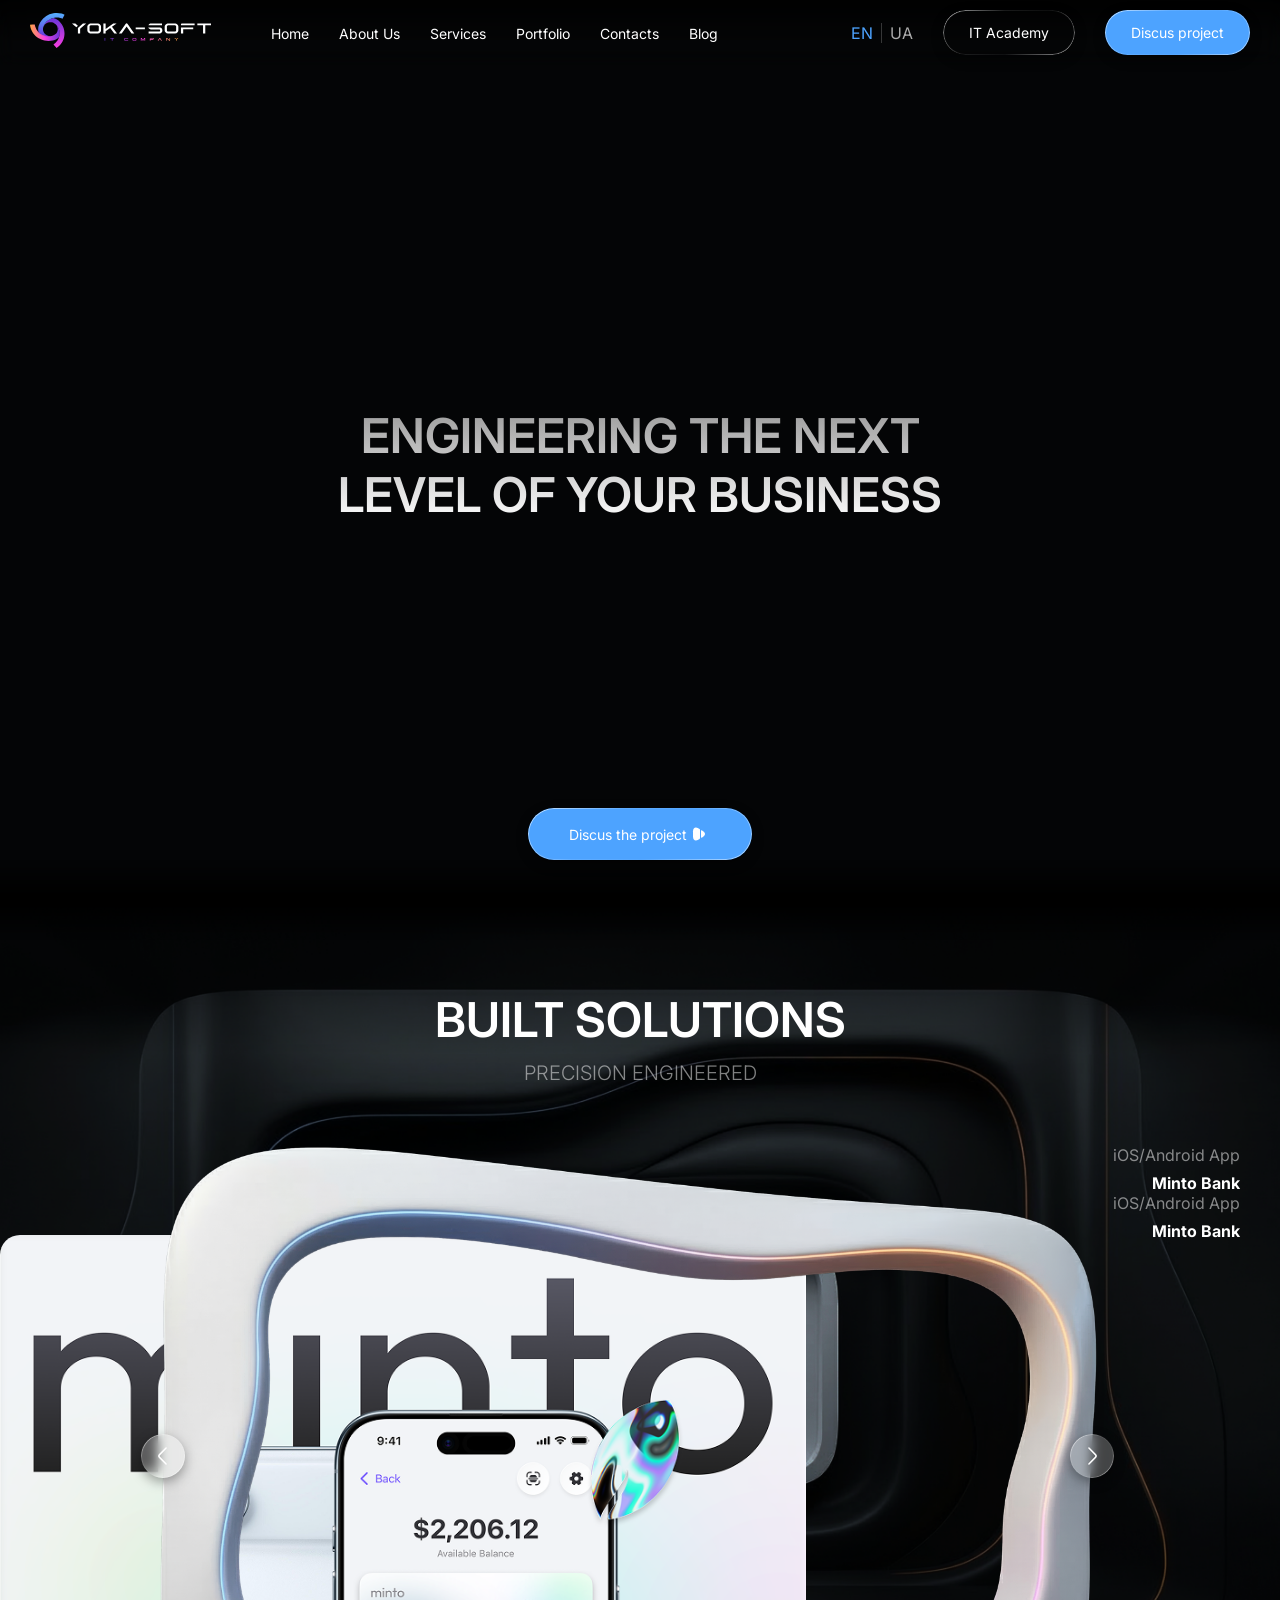
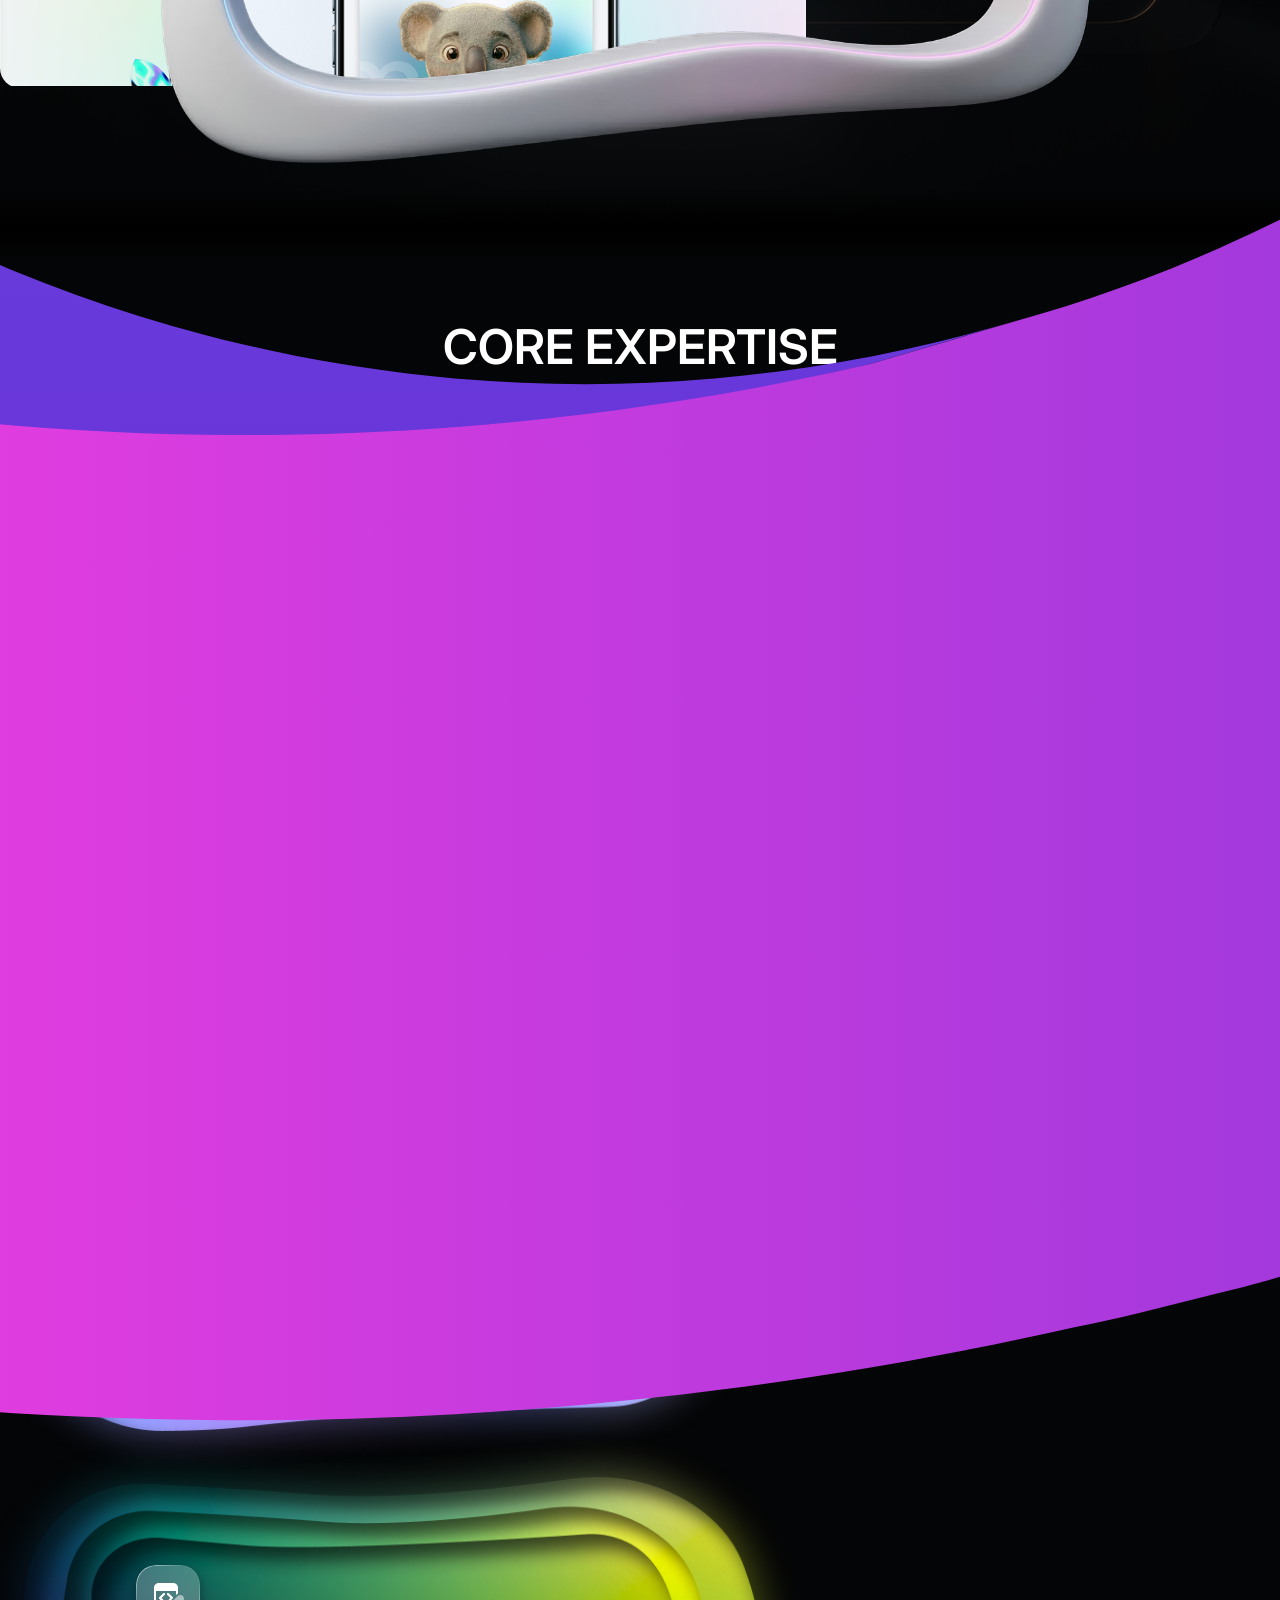
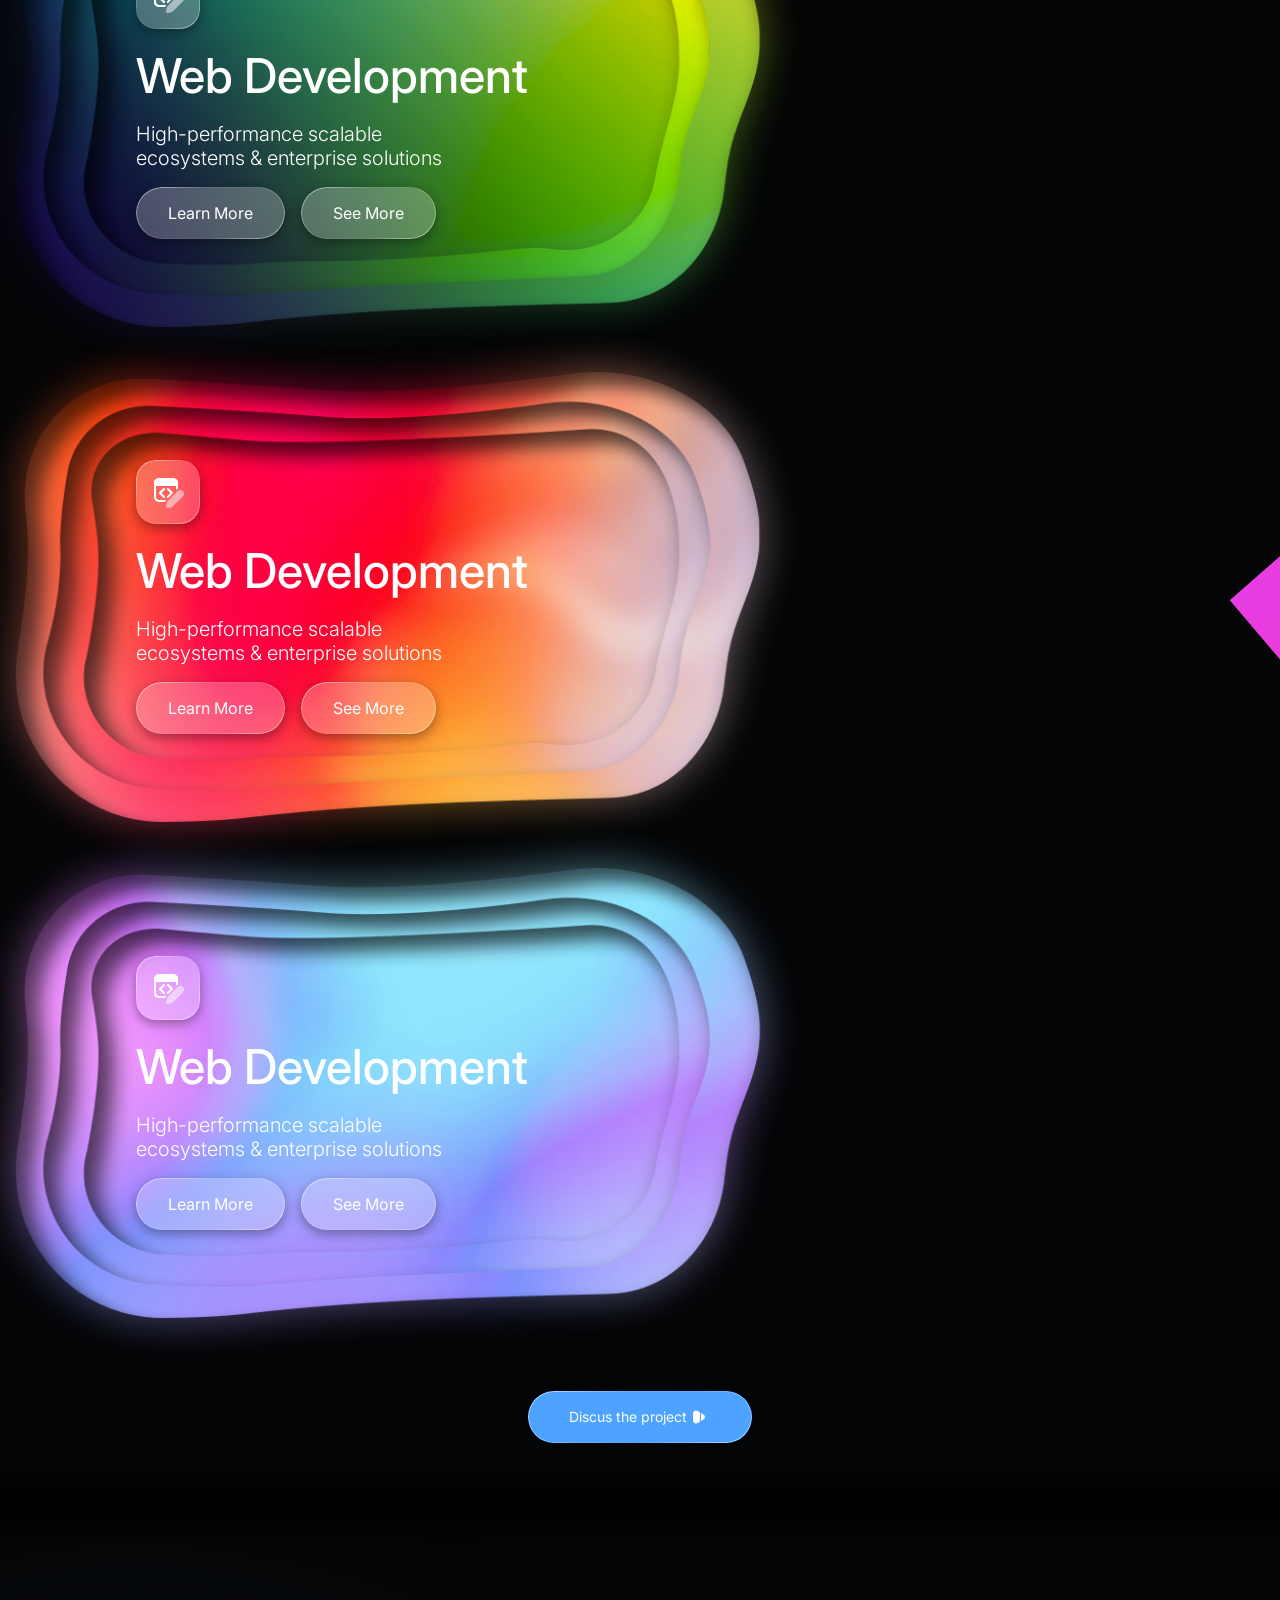
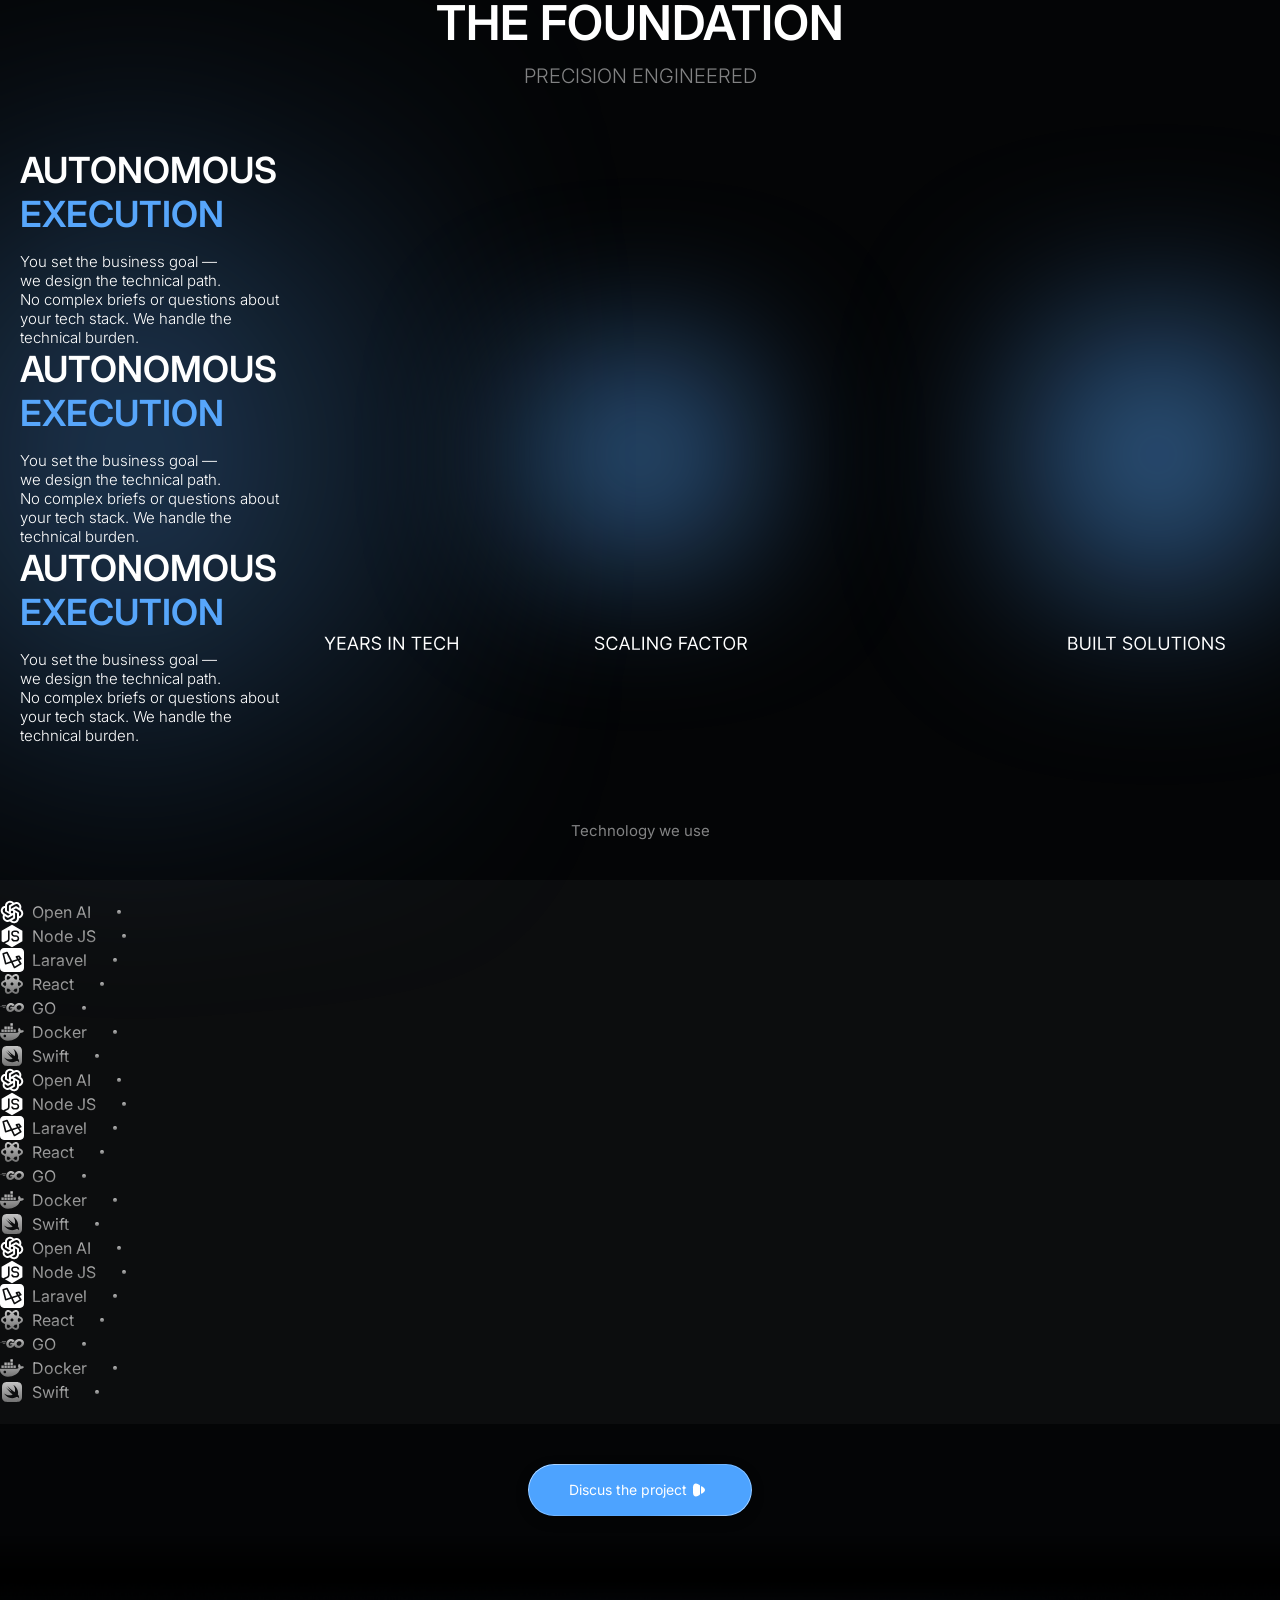
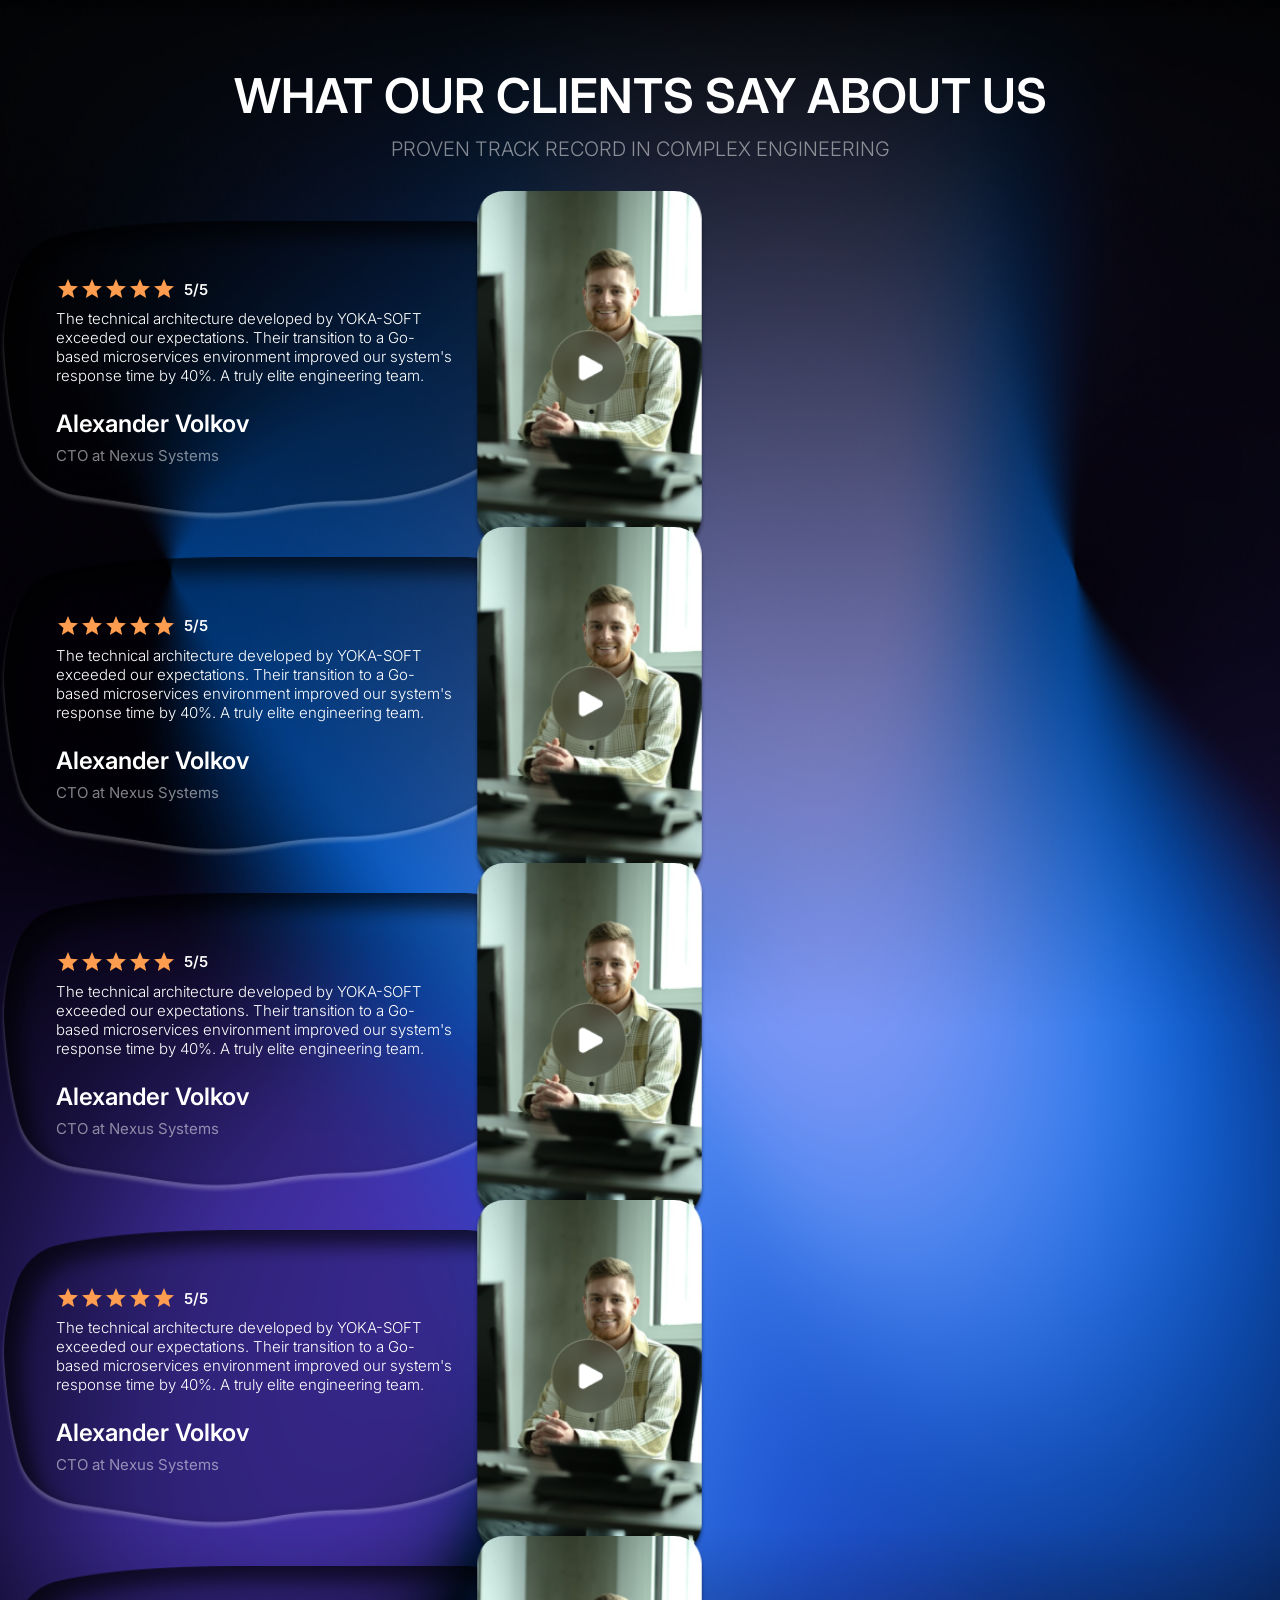
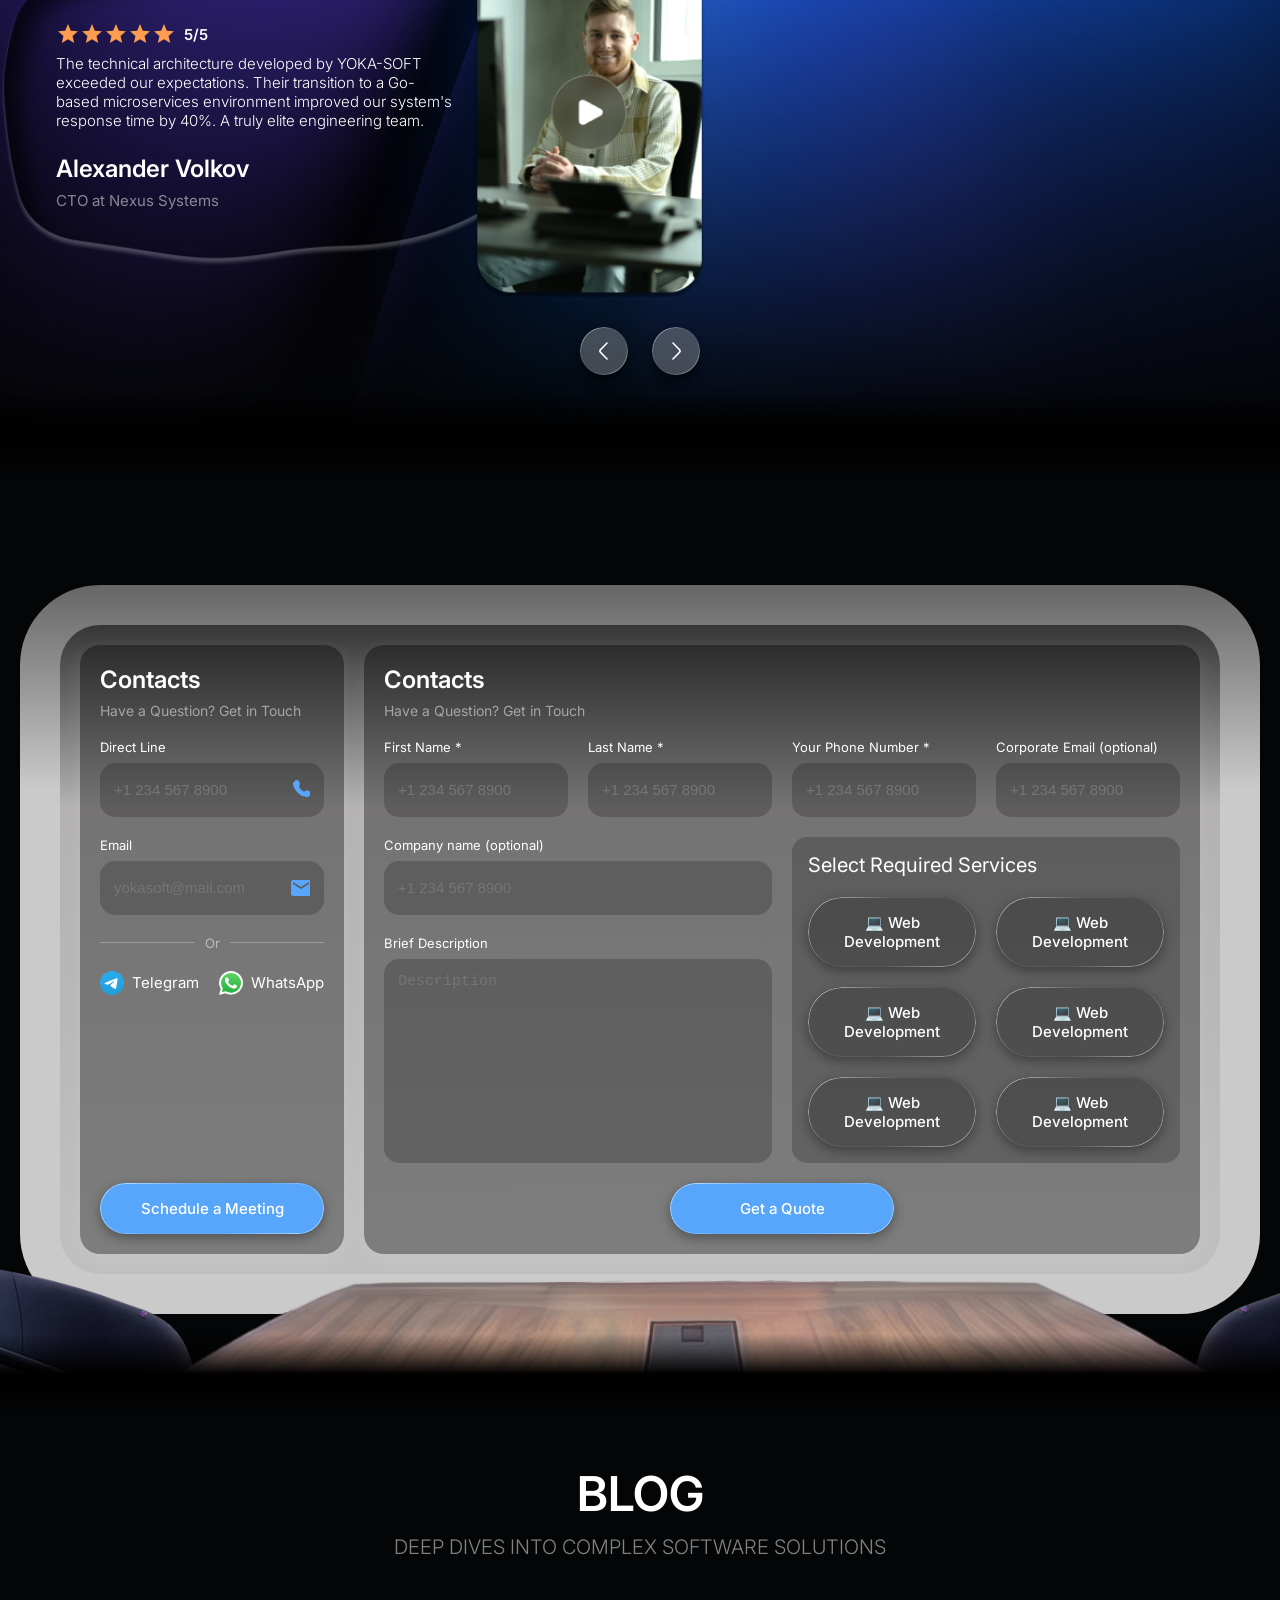
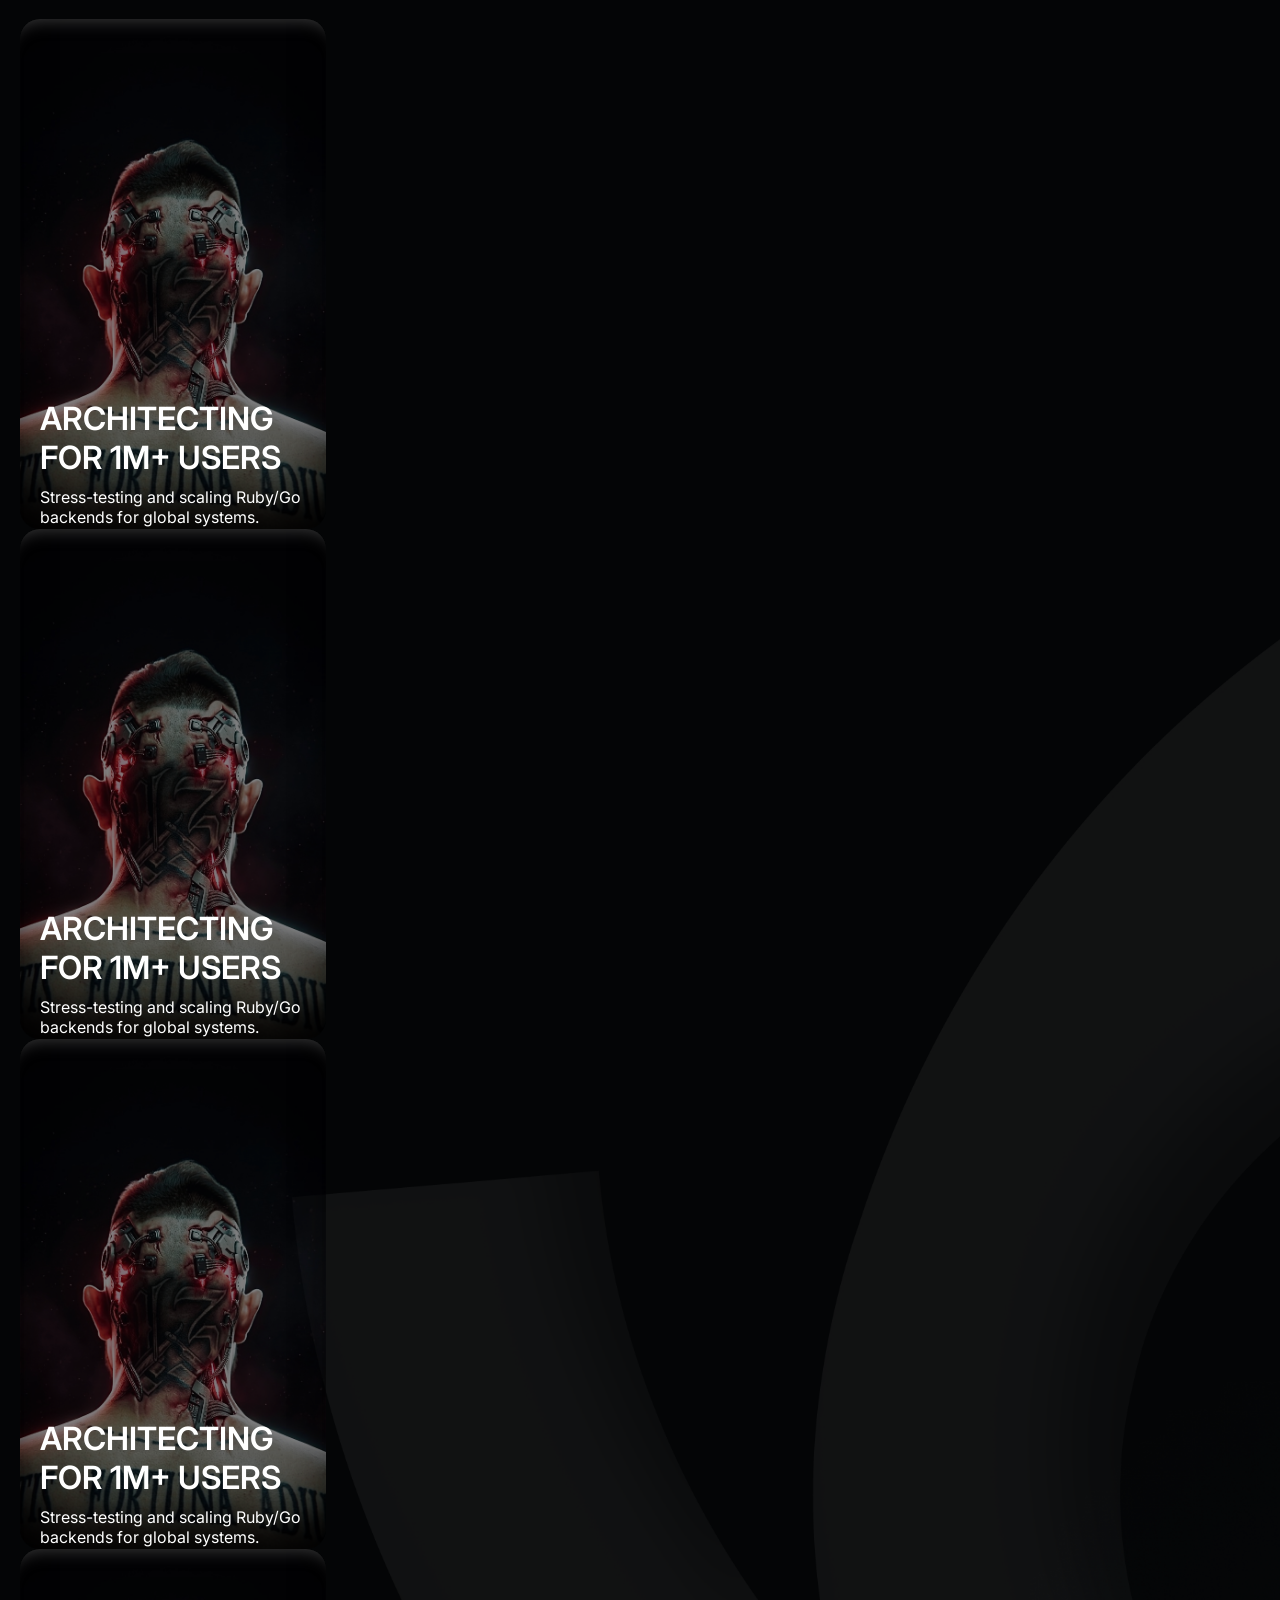
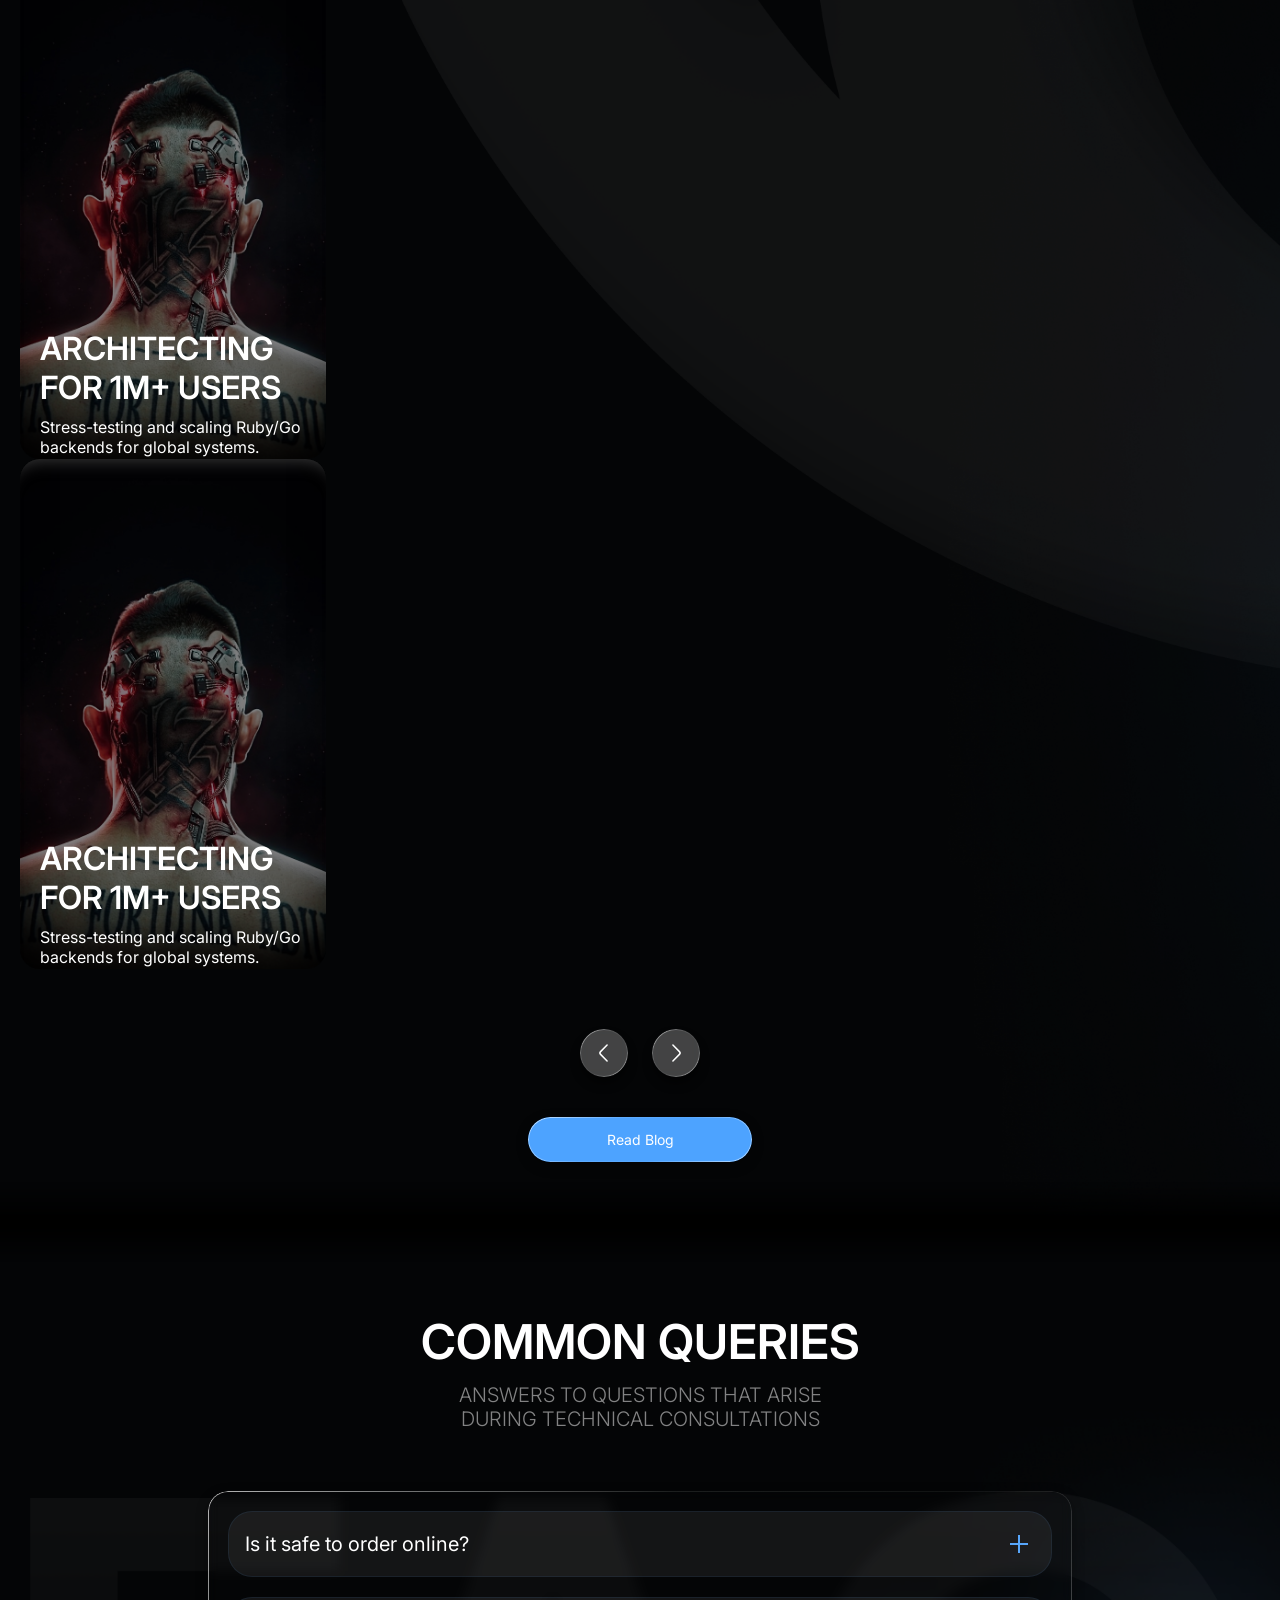
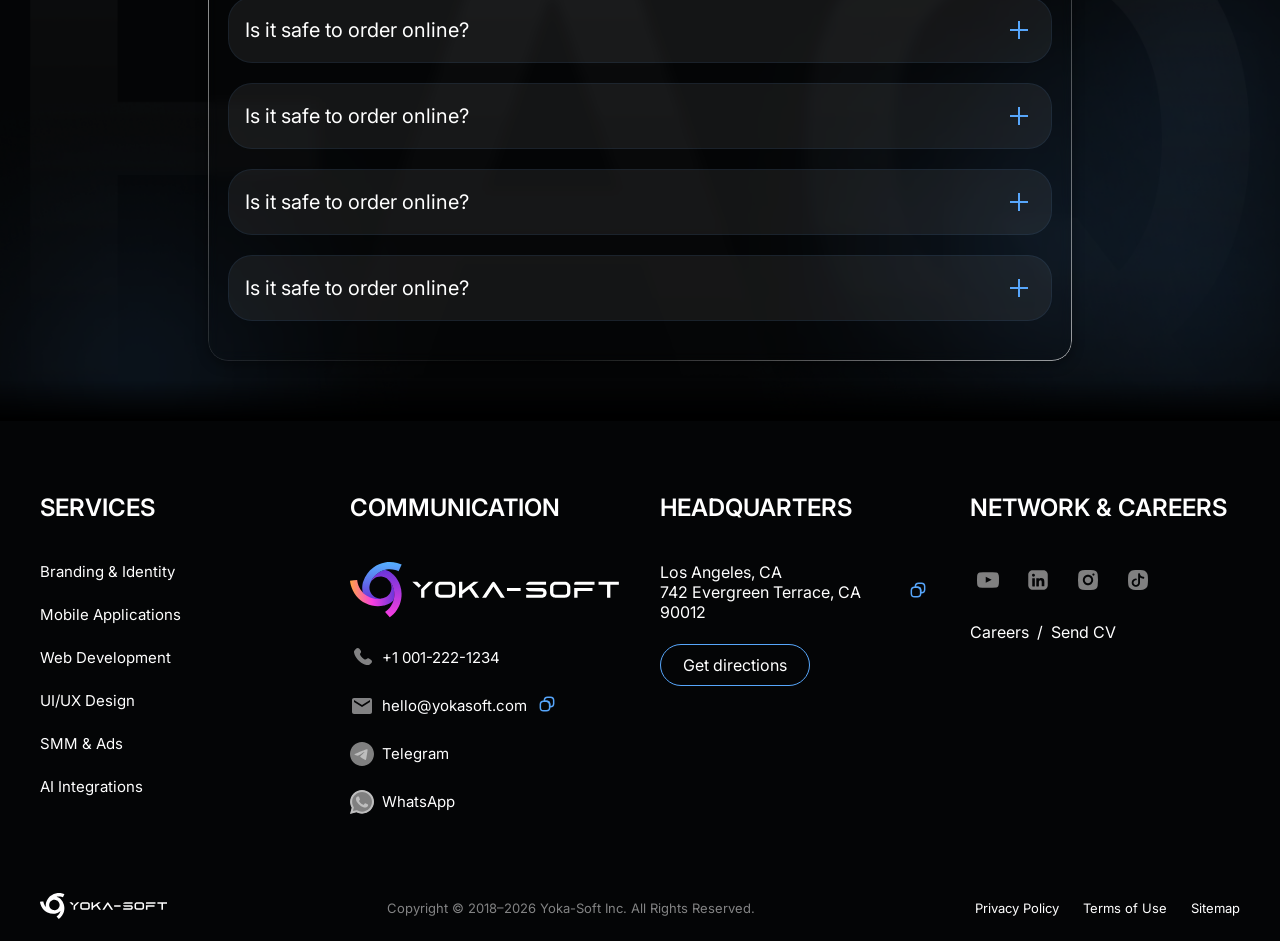
==== commit 0c2bc2c2: "finish update" ====
--- a/index.html
+++ b/index.html
@@ -206,12 +206,12 @@
                     <!-- рамка сверху -->
                     <img class="tablet-image" src="./assets/images/tablet.png" alt="">
                                             <!-- стрелки ВНУТРИ -->
-                    <div class="bs-swiper-button-prev round-btn round-btn cp glass-effect">
+                    <div class="bs-swiper-button-prev round-btn cp glass-effect">
                         <svg width="24" height="24">
                             <use href="#arrow-right"></use>
                         </svg>
                     </div>
-                    <div class="bs-swiper-button-next round-btn round-btn cp glass-effect next-button">
+                    <div class="bs-swiper-button-next round-btn cp glass-effect next-button">
                         <svg width="24" height="24">
                             <use href="#arrow-right"></use>
                         </svg>
--- a/assets/styles/style.css
+++ b/assets/styles/style.css
@@ -848,61 +848,6 @@
     padding: 1em;
   }
 }
-#core-expertise .backdrop .shape {
-  position: absolute;
-  aspect-ratio: 1/1;
-  border-radius: 100%;
-  filter: blur(20px);
-}
-#core-expertise .backdrop .shape.one {
-  width: 40svw;
-  background: rgba(153, 255, 204, 0.4);
-  transform: rotate(90deg) translate(45lvh, 5lvw);
-  animation: shape-one 7s ease-in-out infinite alternate;
-  animation-delay: -2s;
-}
-#core-expertise .backdrop .shape.two {
-  width: 25lvw;
-  background: rgba(255, 221, 153, 0.4);
-  transform: rotate(200deg) translate(-35lvh, 12lvw);
-  animation: shape-two 4s ease-in-out infinite alternate;
-  animation-delay: -1s;
-}
-#core-expertise .backdrop .shape.three {
-  width: 32svw;
-  background: rgba(153, 238, 255, 0.4);
-  transform: rotate(-165deg) translate(24lvh, -32lvw);
-  animation: shape-three 5s ease-in-out infinite alternate;
-  animation-delay: -3.5s;
-}
-#core-expertise .backdrop .shape.four {
-  width: 29svw;
-  background: rgba(240, 168, 192, 0.4);
-  transform: rotate(25deg) translate(-16lvh, -19lvw);
-  animation: shape-four 6s ease-in-out infinite alternate;
-  animation-delay: -1.8s;
-}
-#core-expertise .backdrop .shape.five {
-  width: 37svw;
-  background: rgba(255, 153, 179, 0.4);
-  transform: rotate(-55deg) translate(30lvh, 26lvw);
-  animation: shape-five 5.5s ease-in-out infinite alternate;
-  animation-delay: -0.4s;
-}
-#core-expertise .backdrop .shape.six {
-  width: 24svw;
-  background: rgba(153, 247, 255, 0.4);
-  transform: rotate(120deg) translate(-40lvh, 46lvw);
-  animation: shape-six 9.5s ease-in-out infinite alternate;
-  animation-delay: -7.4s;
-}
-#core-expertise .backdrop .shape.seven {
-  width: 31svw;
-  background: rgba(255, 196, 153, 0.4);
-  transform: rotate(-55deg) translate(-24lvh, 56lvw);
-  animation: shape-seven 15.5s ease-in-out infinite alternate;
-  animation-delay: -5.7s;
-}
 
 #the-foundetion .tf-content {
   display: flex;
@@ -1093,19 +1038,6 @@
   width: 100%;
   height: 100%;
   pointer-events: none;
-}
-@media (max-width: 768px) {
-  #the-foundetion .text-video .desktop {
-    display: none;
-  }
-}
-#the-foundetion .text-video .mobile {
-  display: none;
-}
-@media (max-width: 768px) {
-  #the-foundetion .text-video .mobile {
-    display: block;
-  }
 }
 #the-foundetion .swiper-text-slider {
   width: 100%;
@@ -2358,6 +2290,34 @@
 #attention .bg-image {
   border-radius: 30px;
 }
+#attention .slow-anim {
+  animation: slowOpacity 5.2s infinite;
+}
+#attention .fast-anim {
+  animation: fastOpacity 100ms infinite;
+}
+@keyframes slowOpacity {
+  0% {
+    opacity: 0;
+  }
+  50% {
+    opacity: 1;
+  }
+  100% {
+    opacity: 0;
+  }
+}
+@keyframes fastOpacity {
+  0% {
+    opacity: 0;
+  }
+  50% {
+    opacity: 1;
+  }
+  100% {
+    opacity: 0;
+  }
+}
 
 #cap {
   overflow: hidden;
@@ -2388,10 +2348,6 @@
   opacity: 1;
   text-transform: none;
 }
-#cap .container .content p.blue-text {
-  color: #57A6FB;
-  font-weight: 600;
-}
 #cap .parallax-layer {
   position: absolute;
   inset: 0;
@@ -2446,6 +2402,18 @@
   }
 }
 
+#ways .ways-circle {
+  display: flex;
+  width: 100%;
+  max-width: 402px;
+  position: absolute;
+  bottom: 0;
+  left: 0;
+  right: 0;
+  margin: auto;
+  transform: translate(0%, 20%);
+  filter: drop-shadow(0 0 2rem #57A6FB);
+}
 #ways .ways-wrapper {
   display: grid;
   grid-auto-columns: 1fr;
@@ -2453,18 +2421,25 @@
   gap: 0px 0px;
   position: relative;
 }
-#ways .ways-wrapper .ways-circle {
-  position: absolute;
-  bottom: 0;
-  left: 0;
-  right: 0;
-  margin: auto;
-  transform: translate(0%, 20%);
-}
 #ways .ways-wrapper .way {
-  display: flex;
-  flex-direction: column-reverse;
-  gap: 24px;
+  --way-color: #57A6FB;
+}
+#ways .ways-wrapper .way.pink-way {
+  --way-color: #F53EE1;
+}
+#ways .ways-wrapper .way.purple-way {
+  --way-color: #6E35D9;
+}
+#ways .ways-wrapper .way.orange-way {
+  --way-color: #FE9D4F;
+}
+#ways .ways-wrapper .way.blue-way {
+  --way-color: #57A6FB;
+}
+#ways .ways-wrapper .way {
+  display: flex;
+  flex-direction: column;
+  gap: 20px;
 }
 #ways .ways-wrapper .way .head-way {
   position: relative;
@@ -2499,7 +2474,8 @@
 }
 #ways .ways-wrapper .way .head-way {
   background: rgba(15, 15, 15, 0.2);
-  padding: 24px 16px;
+  padding: 16px;
+  text-align: center;
 }
 #ways .ways-wrapper .way .head-way .folder-block {
   height: 4px;
@@ -2507,6 +2483,36 @@
   position: absolute;
   top: 0;
   left: 0;
+  background: var(--way-color);
+}
+#ways .ways-wrapper .way .option-way-wrapper {
+  position: relative;
+  width: fit-content;
+  margin: 0 auto;
+}
+#ways .ways-wrapper .way .option-way-wrapper::after {
+  content: "";
+  height: 20px;
+  width: 1px;
+  background: var(--way-color);
+  position: absolute;
+  z-index: 1;
+  top: 100%;
+  left: 0;
+  right: 0;
+  margin: auto;
+  transition: box-shadow 0.4s ease;
+}
+#ways .ways-wrapper .way .option-way-wrapper:hover::after {
+  box-shadow: 0px 0px 10px 4px var(--way-color);
+}
+#ways .ways-wrapper .way .option-way-wrapper:hover ~ ::after {
+  box-shadow: 0px 0px 10px 4px var(--way-color);
+}
+@media (max-width: 768px) {
+  #ways .ways-wrapper .way .option-way-wrapper:last-child::after {
+    display: none;
+  }
 }
 #ways .ways-wrapper .way .option-way {
   position: relative;
@@ -2540,40 +2546,26 @@
   pointer-events: none;
 }
 #ways .ways-wrapper .way .option-way {
+  background: color-mix(in srgb, var(--way-color) 7%, rgba(15, 15, 15, 0.2));
   font-weight: 400;
   font-size: 14px;
+  text-align: center;
   padding: 14px 20px;
   width: fit-content;
   margin: auto;
 }
-#ways .ways-wrapper .way.pink-way .option-way {
-  background: linear-gradient(0deg, rgba(245, 62, 225, 0.07), rgba(245, 62, 225, 0.07)), linear-gradient(0deg, rgba(15, 15, 15, 0.2), rgba(15, 15, 15, 0.2));
-}
-#ways .ways-wrapper .way.pink-way .folder-block {
-  background: #F53EE1;
-}
-#ways .ways-wrapper .way.purple-way .option-way {
-  background: linear-gradient(0deg, rgba(103, 59, 215, 0.07), rgba(103, 59, 215, 0.07)), linear-gradient(0deg, rgba(15, 15, 15, 0.2), rgba(15, 15, 15, 0.2));
-}
-#ways .ways-wrapper .way.purple-way .folder-block {
-  background: #6E35D9;
-}
-#ways .ways-wrapper .way.orange-way .option-way {
-  background: linear-gradient(0deg, rgba(250, 156, 80, 0.07), rgba(250, 156, 80, 0.07)), linear-gradient(0deg, rgba(15, 15, 15, 0.2), rgba(15, 15, 15, 0.2));
-}
-#ways .ways-wrapper .way.orange-way .folder-block {
-  background: #FE9D4F;
-}
-#ways .ways-wrapper .way.blue-way .option-way {
-  background: rgba(15, 15, 15, 0.2);
-}
-#ways .ways-wrapper .way.blue-way .folder-block {
-  background: #57A6FB;
+#ways .ways-wrapper .way .svg-way {
+  stroke: var(--way-color);
+  transition: filter 0.4s ease;
+}
+#ways .ways-wrapper .way:hover .svg-way.way-desk {
+  filter: drop-shadow(0 0 2px var(--way-color)) drop-shadow(0 0 4px var(--way-color)) drop-shadow(0 0 6px var(--way-color));
 }
 #ways .head-way-wrapper {
   position: relative;
   width: fit-content;
   margin: auto;
+  grid-area: head-way;
 }
 #ways .head-way-wrapper .svg-way {
   z-index: -1;
@@ -2604,6 +2596,525 @@
 }
 #ways .side-way {
   margin-top: 50%;
+}
+#ways .mobile .way {
+  display: grid;
+  grid-auto-columns: 1fr;
+  grid-template-columns: auto auto;
+  grid-template-rows: 104px auto;
+  gap: 0px 32px;
+  grid-template-areas: "head-way head-way" ". .";
+}
+#ways .mobile .head-way-wrapper {
+  width: 51%;
+}
+#ways .mobile .place-for-way {
+  margin-bottom: 40px;
+}
+#ways .mobile .ways-circle {
+  position: static;
+  transform: translate(0%, 11%);
+}
+#ways .mobile .ways-circle::after {
+  content: "";
+  background: red;
+  position: absolute;
+  left: 0;
+  right: 0;
+  bottom: 0;
+  margin: auto;
+  background: rebeccapurple;
+  height: 200dvh;
+  width: 2px;
+  height: unset;
+}
+#ways .mobile .ways-wrapper {
+  display: flex;
+  flex-direction: column;
+  overflow: hidden;
+}
+#ways .mobile .ways-wrapper .way {
+  flex-direction: column;
+}
+#ways .mobile .way-column {
+  display: flex;
+  flex-direction: column-reverse;
+  justify-content: flex-end;
+  gap: 20px;
+  position: relative;
+}
+#ways .mobile .way-column:hover .svg-way {
+  filter: drop-shadow(0 0 2px var(--way-color)) drop-shadow(0 0 4px var(--way-color)) drop-shadow(0 0 6px var(--way-color));
+}
+#ways .mobile .way-column .svg-way-left {
+  z-index: -1;
+  position: absolute;
+  left: 50%;
+  bottom: 100%;
+}
+#ways .mobile .way-column .svg-way-right {
+  z-index: -1;
+  position: absolute;
+  right: 50%;
+  bottom: 100%;
+}
+#ways .mobile .place-for-way {
+  margin-top: 20px;
+}
+#ways .mobile .place-for-way:last-child {
+  position: relative;
+}
+#ways .mobile .place-for-way:last-child .head-way-wrapper::before {
+  content: "";
+  width: 1px;
+  height: 2000px;
+  position: absolute;
+  z-index: -1;
+  left: 0;
+  right: 0;
+  bottom: 0;
+  margin: auto;
+  background: rgba(246, 251, 255, 0.1882352941);
+}
+#ways .mobile .option-way-wrapper::after {
+  top: unset !important;
+  bottom: 100% !important;
+}
+
+#days {
+  margin-bottom: 120px;
+}
+#days .days-wrapper {
+  width: 100%;
+  overflow: hidden;
+  display: flex;
+  gap: 20px;
+  will-change: scroll-position;
+}
+#days .days-wrapper .day {
+  display: flex;
+  flex-direction: column;
+  gap: 20px;
+}
+#days .days-wrapper .day .info {
+  position: relative;
+  display: flex;
+  align-items: center;
+  justify-content: center;
+  background: rgba(255, 255, 255, 0.25);
+  box-shadow: 0 4px 12px rgba(0, 0, 0, 0.35);
+  overflow: hidden;
+  backdrop-filter: blur(6px);
+  -webkit-backdrop-filter: blur(6px);
+  border-radius: 64px;
+}
+#days .days-wrapper .day .info::before {
+  content: "";
+  position: absolute;
+  inset: 0;
+  padding: 1px;
+  border-radius: 64px;
+  background: linear-gradient(135deg, rgba(255, 255, 255, 0.7) 0%, rgba(255, 255, 255, 0.1) 20%, rgba(255, 255, 255, 0.05) 80%, rgba(255, 255, 255, 0.6) 100%);
+  -webkit-mask: linear-gradient(#000 0 0) content-box, linear-gradient(#000 0 0);
+  -webkit-mask-composite: xor;
+  mask-composite: exclude;
+  pointer-events: none;
+}
+#days .days-wrapper .day .info::after {
+  content: "";
+  position: absolute;
+  inset: 0;
+  border-radius: 64px;
+  pointer-events: none;
+}
+#days .days-wrapper .day .info {
+  background: rgba(0, 0, 0, 0.1803921569);
+  max-width: 158px;
+  width: 158px;
+  padding: 11px 16px;
+  display: flex;
+  flex-direction: column;
+  gap: 4px;
+}
+#days .days-wrapper .day .info .row {
+  width: 100%;
+  display: flex;
+  justify-content: space-between;
+}
+#days .days-wrapper .day .info .row .label {
+  opacity: 0.5;
+  font-family: Inter;
+  font-weight: 400;
+  font-size: 16px;
+  text-transform: uppercase;
+}
+#days .days-wrapper .day .info .row .value {
+  font-weight: 600;
+  font-size: 15px;
+  text-transform: uppercase;
+}
+#days .days-wrapper .day .info .row .value.green {
+  color: #2CFF24;
+  filter: drop-shadow(0 0 4px #2CFF24);
+}
+#days .days-wrapper .day .date {
+  display: flex;
+  flex-direction: column;
+  align-items: center;
+}
+#days .days-wrapper .day .date .numer {
+  font-size: 32px;
+  font-weight: 600;
+}
+#days .days-wrapper .day .date .text {
+  font-size: 13px;
+  font-weight: 600;
+  text-transform: uppercase;
+}
+#days .days-progress {
+  position: relative;
+  margin-top: 40px;
+  height: 4px;
+}
+#days .days-progress__line {
+  position: absolute;
+  inset: 0;
+  background: rgba(255, 255, 255, 0.1);
+  border-radius: 999px;
+}
+#days .days-progress__fill {
+  position: absolute;
+  left: 0;
+  top: 0;
+  height: 100%;
+  width: 0%;
+  background: linear-gradient(90deg, #396CA3 0%, #DEEEFF 100%);
+  box-shadow: 0 0 4px 4px #396CA3;
+  filter: blur(1px);
+  border-radius: 999px;
+  transition: width 0.05s linear;
+}
+#days .day .info {
+  opacity: 0;
+  transform: translateY(-20px);
+  transition: 0.4s ease;
+}
+#days .day.active .info {
+  opacity: 1;
+  transform: translateY(0);
+}
+
+#create-studio {
+  overflow: hidden;
+}
+#create-studio .bg-image.figure {
+  object-fit: contain;
+  top: 0;
+  left: 0;
+  right: 0;
+  margin: auto;
+  bottom: auto;
+  width: auto;
+  height: auto;
+}
+#create-studio .bg-image.creative {
+  height: fit-content;
+  top: 180%;
+}
+#create-studio .btn-transparent {
+  display: flex;
+  gap: 12px;
+  align-items: center;
+}
+#create-studio .btn-transparent span {
+  font-weight: 500;
+  font-size: 14px;
+}
+#create-studio .btn-transparent .circle {
+  position: relative;
+  display: flex;
+  align-items: center;
+  justify-content: center;
+  background: rgba(255, 255, 255, 0.25);
+  box-shadow: 0 4px 12px rgba(0, 0, 0, 0.35);
+  overflow: hidden;
+  backdrop-filter: blur(6px);
+  -webkit-backdrop-filter: blur(6px);
+  border-radius: 50%;
+}
+#create-studio .btn-transparent .circle::before {
+  content: "";
+  position: absolute;
+  inset: 0;
+  padding: 1px;
+  border-radius: 50%;
+  background: linear-gradient(135deg, rgba(255, 255, 255, 0.7) 0%, rgba(255, 255, 255, 0.1) 35%, rgba(255, 255, 255, 0.05) 60%, rgba(255, 255, 255, 0.6) 100%);
+  -webkit-mask: linear-gradient(#000 0 0) content-box, linear-gradient(#000 0 0);
+  -webkit-mask-composite: xor;
+  mask-composite: exclude;
+  pointer-events: none;
+}
+#create-studio .btn-transparent .circle::after {
+  content: "";
+  position: absolute;
+  inset: 0;
+  border-radius: 50%;
+  pointer-events: none;
+}
+#create-studio .btn-transparent .circle {
+  justify-content: center;
+  background: rgba(255, 255, 255, 0.12);
+  padding: 13px;
+  max-height: 48px;
+  max-width: 48px;
+}
+#create-studio .bg-image {
+  width: 110%;
+  max-width: 110%;
+  margin-left: -5%;
+}
+#create-studio .swiper-slide {
+  width: fit-content !important;
+}
+#create-studio .create-card {
+  margin: 0 20px;
+}
+#create-studio .create-card .image-wrapper {
+  height: 463px;
+  width: 264px;
+  overflow: hidden;
+  border-radius: 30px;
+  box-shadow: inset 4px 4px 8px rgba(255, 255, 255, 0.6), inset -4px -4px 8px rgba(0, 0, 0, 0.35);
+}
+#create-studio .create-card .image-wrapper img {
+  height: 100%;
+  width: 100%;
+  object-fit: cover;
+  z-index: -1;
+  position: relative;
+}
+#create-studio .create-card .card-text {
+  display: flex;
+  justify-content: center;
+  font-weight: 400;
+  font-size: 16px;
+  text-align: center;
+  width: 100%;
+  margin-top: 18px;
+}
+#create-studio .create-swiper-button-prev {
+  position: absolute;
+  display: flex;
+  aspect-ratio: 1;
+  top: 0;
+  bottom: 0;
+  margin: auto;
+  width: 44px;
+  z-index: 10;
+  left: 20px;
+}
+#create-studio .create-swiper-button-next {
+  position: absolute;
+  display: flex;
+  aspect-ratio: 1;
+  top: 0;
+  bottom: 0;
+  margin: auto;
+  width: 44px;
+  z-index: 10;
+  right: 20px;
+}
+#create-studio .anim-place {
+  transform: translate(0, 100%);
+  opacity: 0;
+  transition: 2.4s transform ease, 0.8s opacity ease;
+}
+#create-studio.anim .anim-place {
+  transform: translate(0, 0);
+  opacity: 1;
+}
+
+#workflow .place-for-btn {
+  margin-top: 0;
+}
+#workflow .title-block {
+  margin-bottom: 20px;
+}
+#workflow .workflow-wrapper {
+  overflow: hidden;
+  position: relative;
+  padding-top: 80px;
+}
+#workflow .workflow-wrapper .player-line {
+  position: absolute;
+  z-index: -1;
+  left: 0;
+  top: 0;
+  height: 100%;
+  width: 1px;
+  background: #57A6FB;
+}
+#workflow .workflow-wrapper .cards-wrapper {
+  display: flex;
+}
+#workflow .workflow-wrapper .cards-wrapper .workflow-card {
+  border-radius: 20px;
+  overflow: hidden;
+  margin: 0 20px;
+  width: 306px;
+  min-width: 306px;
+  background: #161616;
+  height: 406px;
+}
+#workflow .workflow-wrapper .cards-wrapper .workflow-card .text-wrapper {
+  padding: 16px;
+  display: flex;
+  flex-direction: column;
+  gap: 16px;
+}
+#workflow .workflow-wrapper .cards-wrapper .workflow-card h4 {
+  font-weight: 500;
+  font-size: 24px;
+}
+#workflow .workflow-wrapper .cards-wrapper .workflow-card ul {
+  margin-left: 20px;
+  display: flex;
+  flex-direction: column;
+  gap: 8px;
+}
+#workflow .workflow-wrapper .cards-wrapper .workflow-card ul li::marker {
+  color: #57A6FB;
+}
+#workflow .workflow-wrapper .cards-wrapper .workflow-card .text {
+  opacity: 0.7;
+  color: #fff;
+  font-weight: 400;
+  font-size: 15px;
+}
+#workflow .timeline-wrapper {
+  background: rgba(255, 255, 255, 0.1176470588);
+  display: flex;
+  margin-top: 60px;
+}
+#workflow .timeline-wrapper::after {
+  content: "";
+  height: 2px;
+  width: 100%;
+  background: #F5F69D;
+  position: absolute;
+  bottom: 0;
+  left: 0;
+}
+#workflow .timeline-wrapper .time-block {
+  display: flex;
+  justify-content: space-between;
+  align-items: flex-end;
+  width: 100px;
+  min-width: 100px;
+}
+#workflow .timeline-wrapper .time-block .line {
+  width: 1px;
+  height: 18px;
+  background: #fff;
+  opacity: 0.4;
+}
+#workflow .timeline-wrapper .time-block .minute-line {
+  width: 1px;
+  height: 43px;
+  background: #fff;
+  opacity: 0.4;
+  position: relative;
+}
+#workflow .timeline-wrapper .time-block .minute-line .minute-numer {
+  transform: translate(-50%, 0);
+  position: absolute;
+  top: -24px;
+  text-wrap: nowrap;
+  left: 0;
+  right: 0;
+  margin: auto;
+  width: fit-content;
+}
+#workflow .cards-wrapper,
+#workflow .timeline-wrapper,
+#workflow .player-line {
+  will-change: transform;
+}
+#workflow .card-wrapper .workflow-card {
+  border: 1px solid transparent;
+  transition: 0.3s transform ease, 0.3s border-color ease;
+}
+#workflow .card-wrapper.anim .workflow-card {
+  transform: translate(0, -20px);
+  border-color: #57A6FB;
+}
+#workflow .workflow-wrapper {
+  overflow: hidden;
+  position: relative;
+}
+#workflow .player-line {
+  position: absolute;
+  top: 0;
+  left: 120px;
+  width: 2px;
+  height: 100%;
+  background: #57A6FB;
+  z-index: 20;
+  display: flex;
+  justify-content: center;
+}
+#workflow .player-line svg {
+  position: absolute;
+}
+#workflow .cards-wrapper,
+#workflow .timeline-wrapper {
+  position: relative;
+  will-change: margin-left;
+}
+
+#growth .swiper-slide {
+  width: fit-content !important;
+}
+#growth .growth-swiper-button-prev {
+  position: absolute;
+  display: flex;
+  aspect-ratio: 1;
+  top: 0;
+  bottom: 0;
+  margin: auto;
+  width: 44px;
+  z-index: 10;
+  left: 20px;
+}
+#growth .growth-swiper-button-next {
+  position: absolute;
+  display: flex;
+  aspect-ratio: 1;
+  top: 0;
+  bottom: 0;
+  margin: auto;
+  width: 44px;
+  z-index: 10;
+  right: 20px;
+}
+#growth .card-software {
+  width: 666px;
+  position: relative;
+}
+#growth .swiper-slide {
+  margin: auto;
+}
+#growth .card-image {
+  display: flex;
+  align-items: center;
+  max-width: 100%;
+  min-width: 360px;
+}
+#growth .card-image img {
+  width: auto;
+  height: auto;
+  max-width: 100%;
+  object-fit: contain;
 }
 
 * {
@@ -2711,20 +3222,33 @@
     font-size: 32px;
   }
 }
+.title-block h3 {
+  font-size: 36px;
+  font-family: 600;
+  text-align: center;
+  text-transform: uppercase;
+}
+@media (max-width: 768px) {
+  .title-block h3 {
+    font-size: 24px;
+  }
+}
 .title-block p {
   font-weight: 300;
   font-size: 20px;
   text-align: center;
   text-transform: uppercase;
   opacity: 0.5;
+  max-width: 720px;
+  margin: auto;
 }
 @media (max-width: 768px) {
   .title-block p {
     font-size: 15px;
   }
 }
-.title-block p.capitalize {
-  text-transform: capitalize;
+.title-block p.tt-none {
+  text-transform: none;
 }
 
 .bg-image-container {
@@ -2976,8 +3500,15 @@
   align-items: center;
   justify-content: center;
   margin-top: 40px;
-}
-.place-for-btn .btn {
+  gap: 48px;
+}
+@media (max-width: 768px) {
+  .place-for-btn {
+    flex-direction: column;
+    gap: 32px;
+  }
+}
+.place-for-btn .btn-shadow {
   -webkit-box-shadow: 0px 0px 50px 0px #57A6FB;
   box-shadow: 0px 0px 50px 0px #57A6FB;
 }
@@ -2990,4 +3521,31 @@
   box-shadow: 0px 0px 50px 0px #57A6FB;
 }
 
+.desktop {
+  display: block !important;
+}
+@media (max-width: 768px) {
+  .desktop {
+    display: none !important;
+  }
+}
+
+.mobile {
+  display: none !important;
+}
+@media (max-width: 768px) {
+  .mobile {
+    display: block !important;
+  }
+}
+
+.blue-text {
+  color: #57A6FB !important;
+  font-weight: 600 !important;
+}
+
+.opacity-1 {
+  opacity: 1 !important;
+}
+
 /*# sourceMappingURL=style.css.map */
